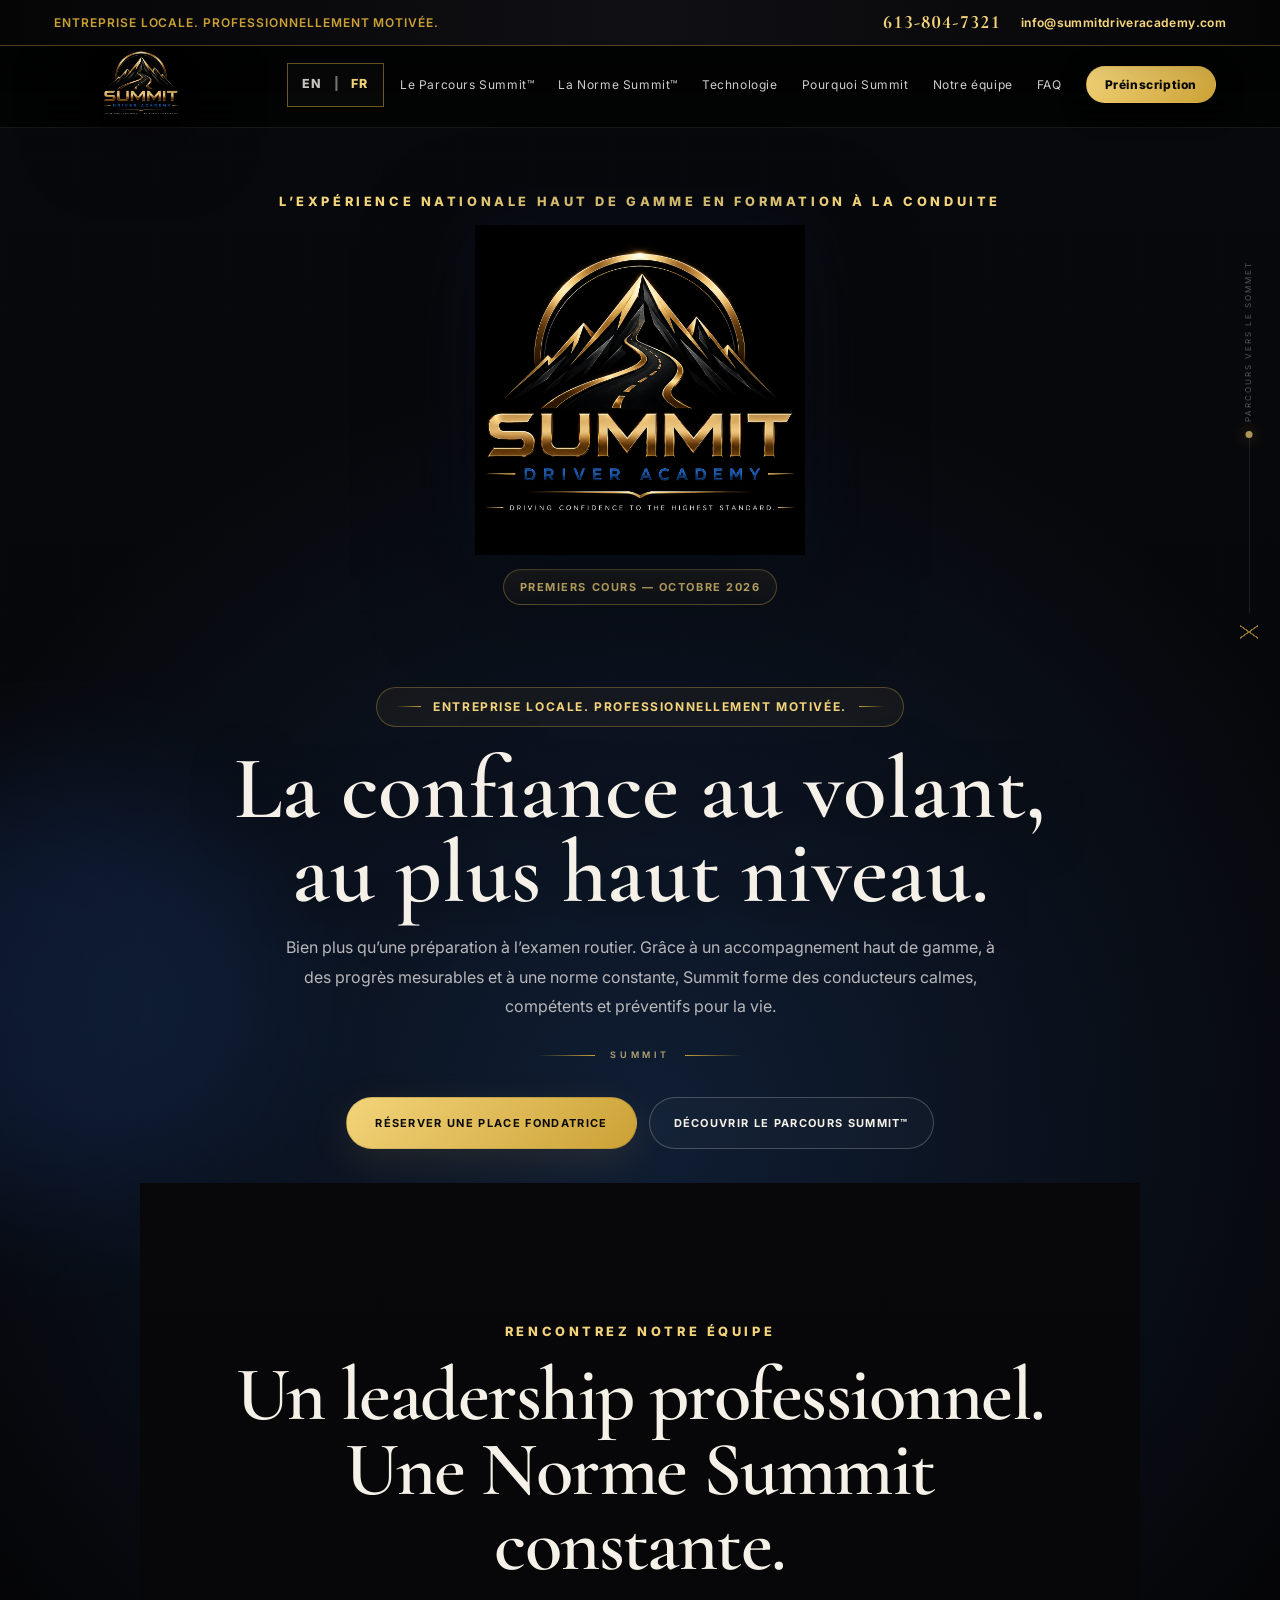
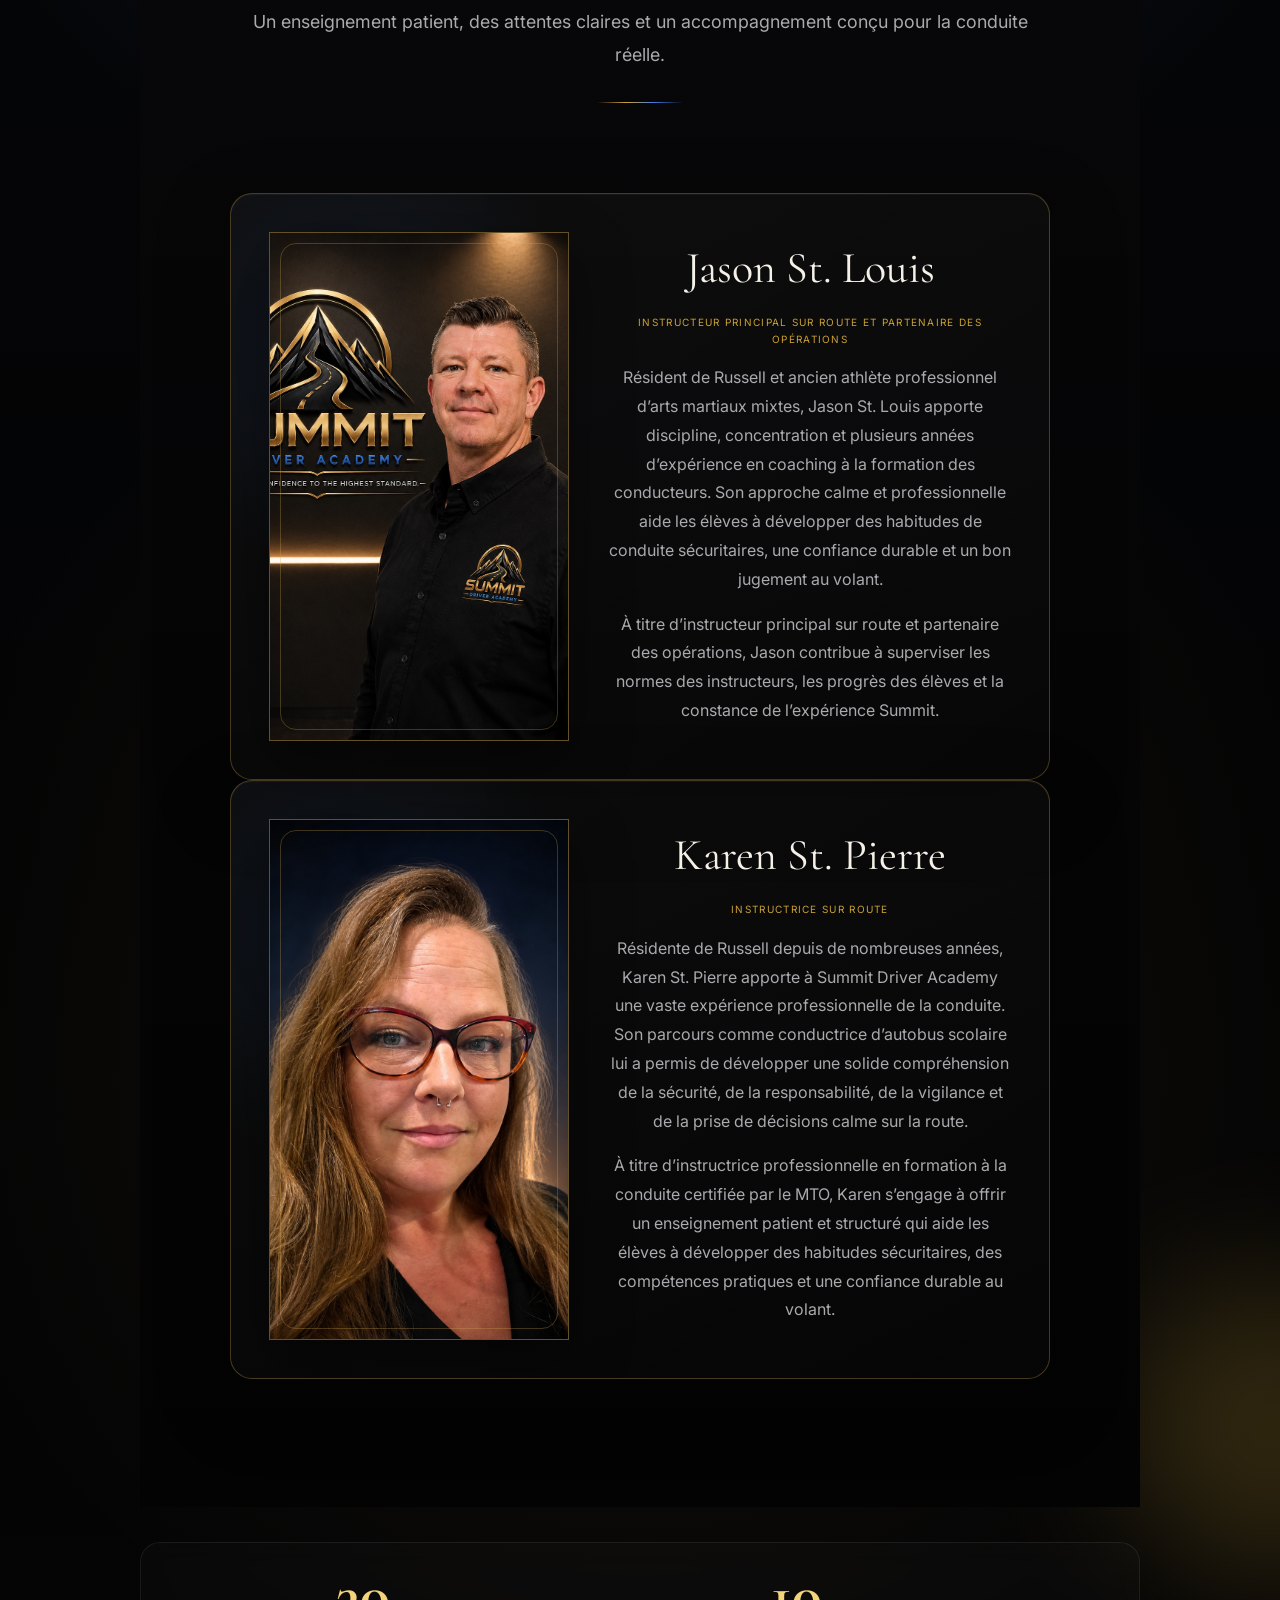
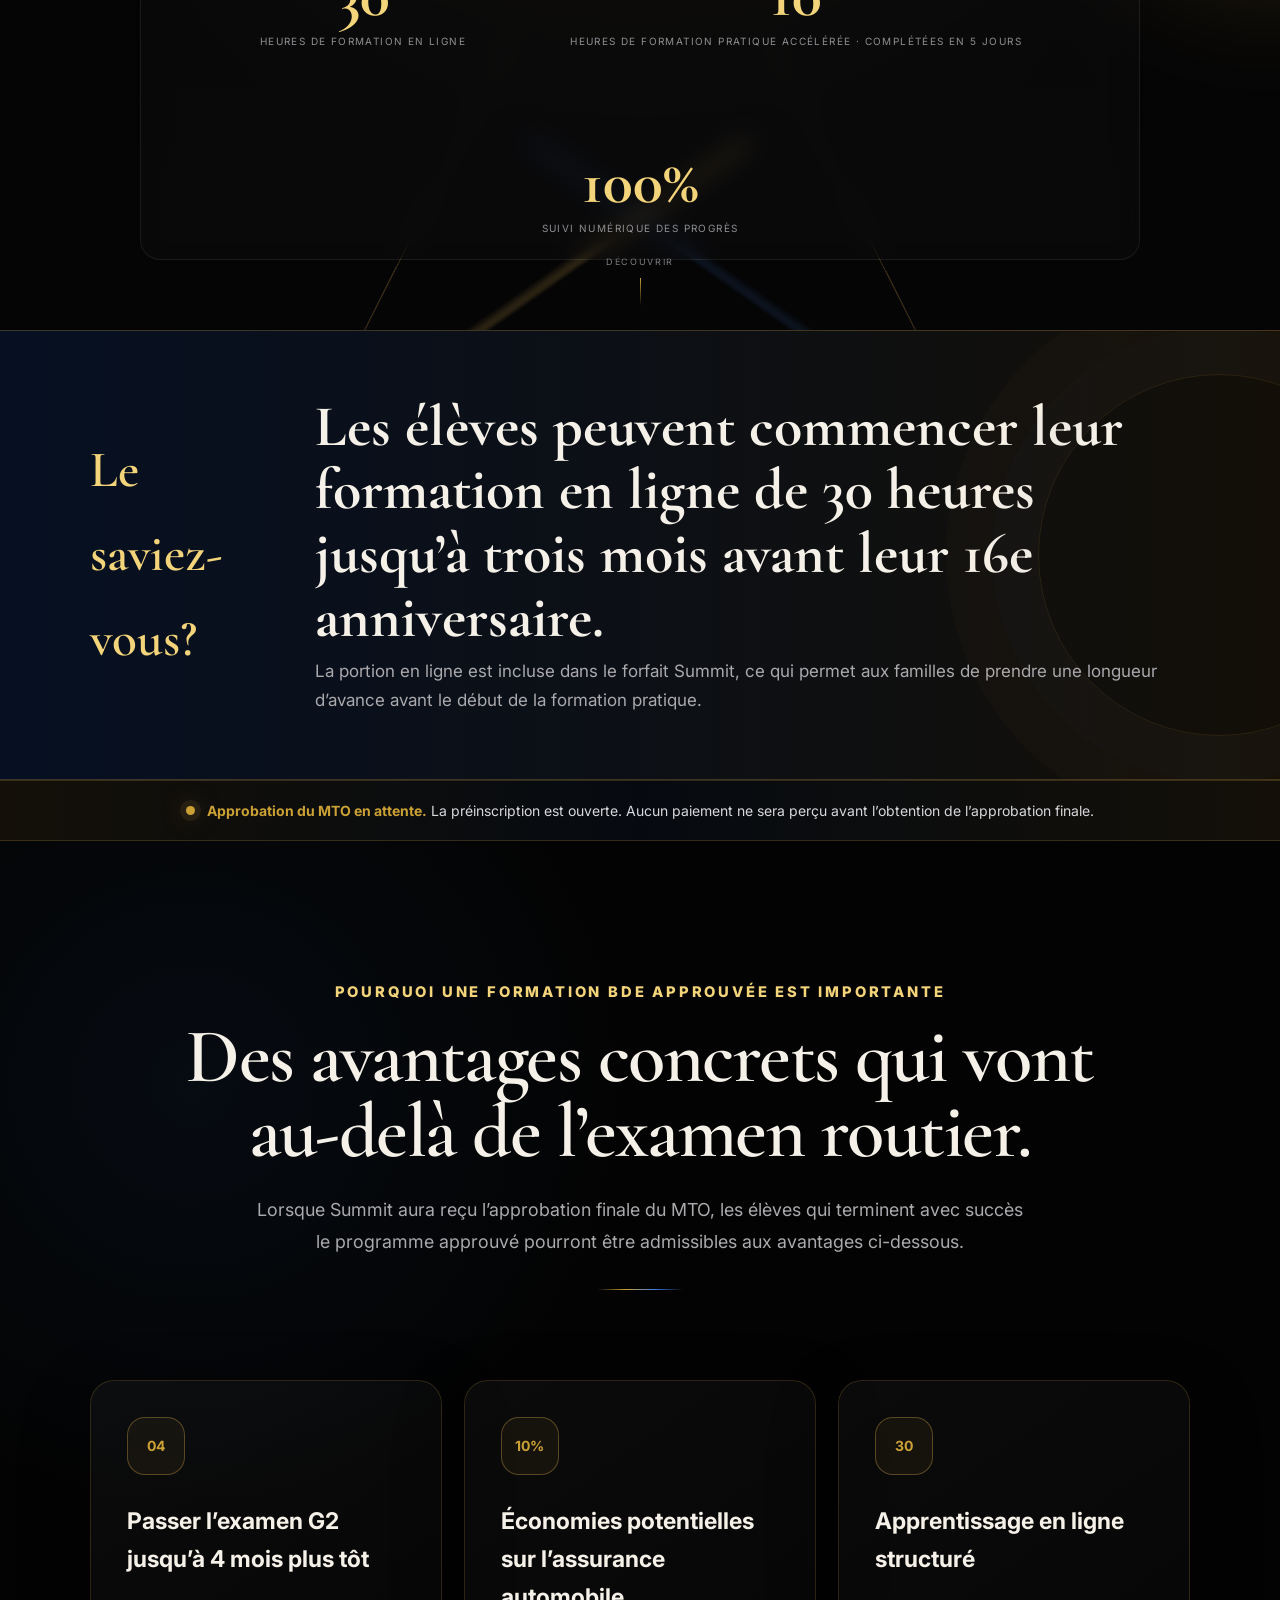
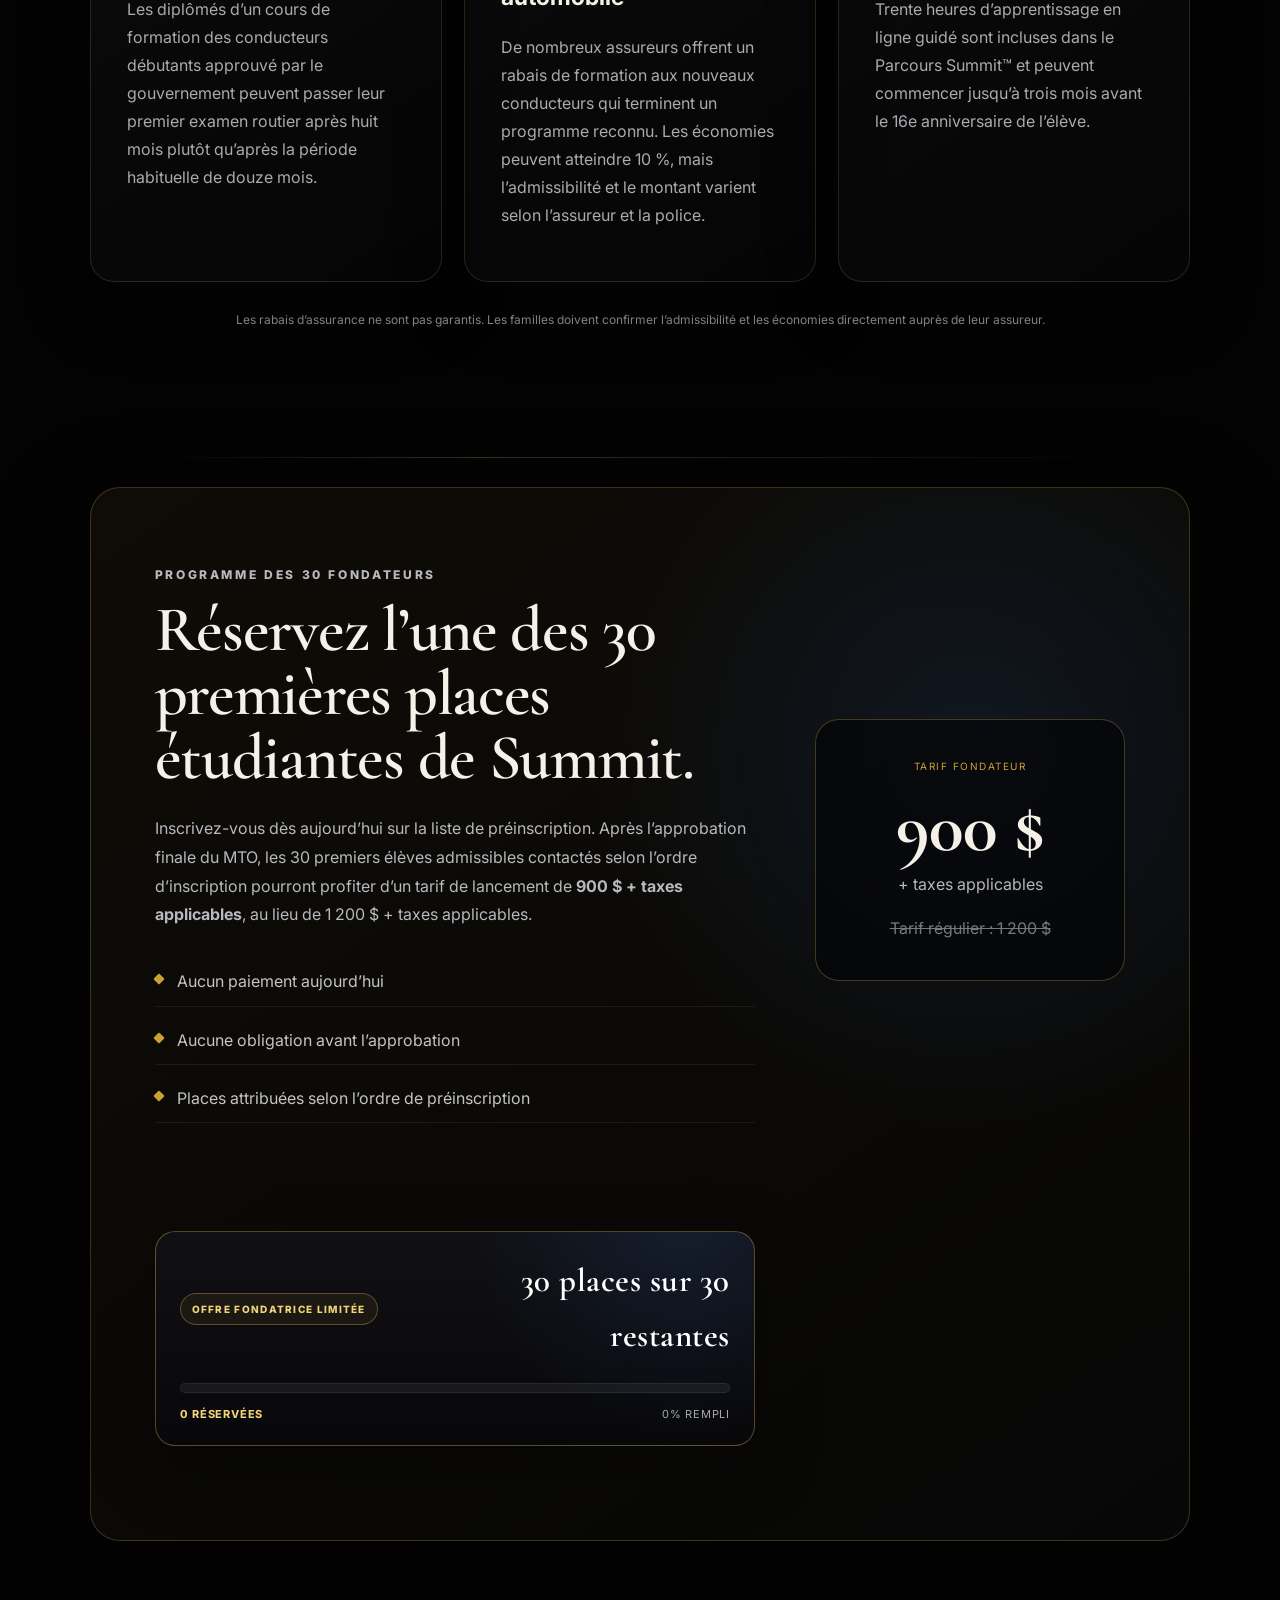
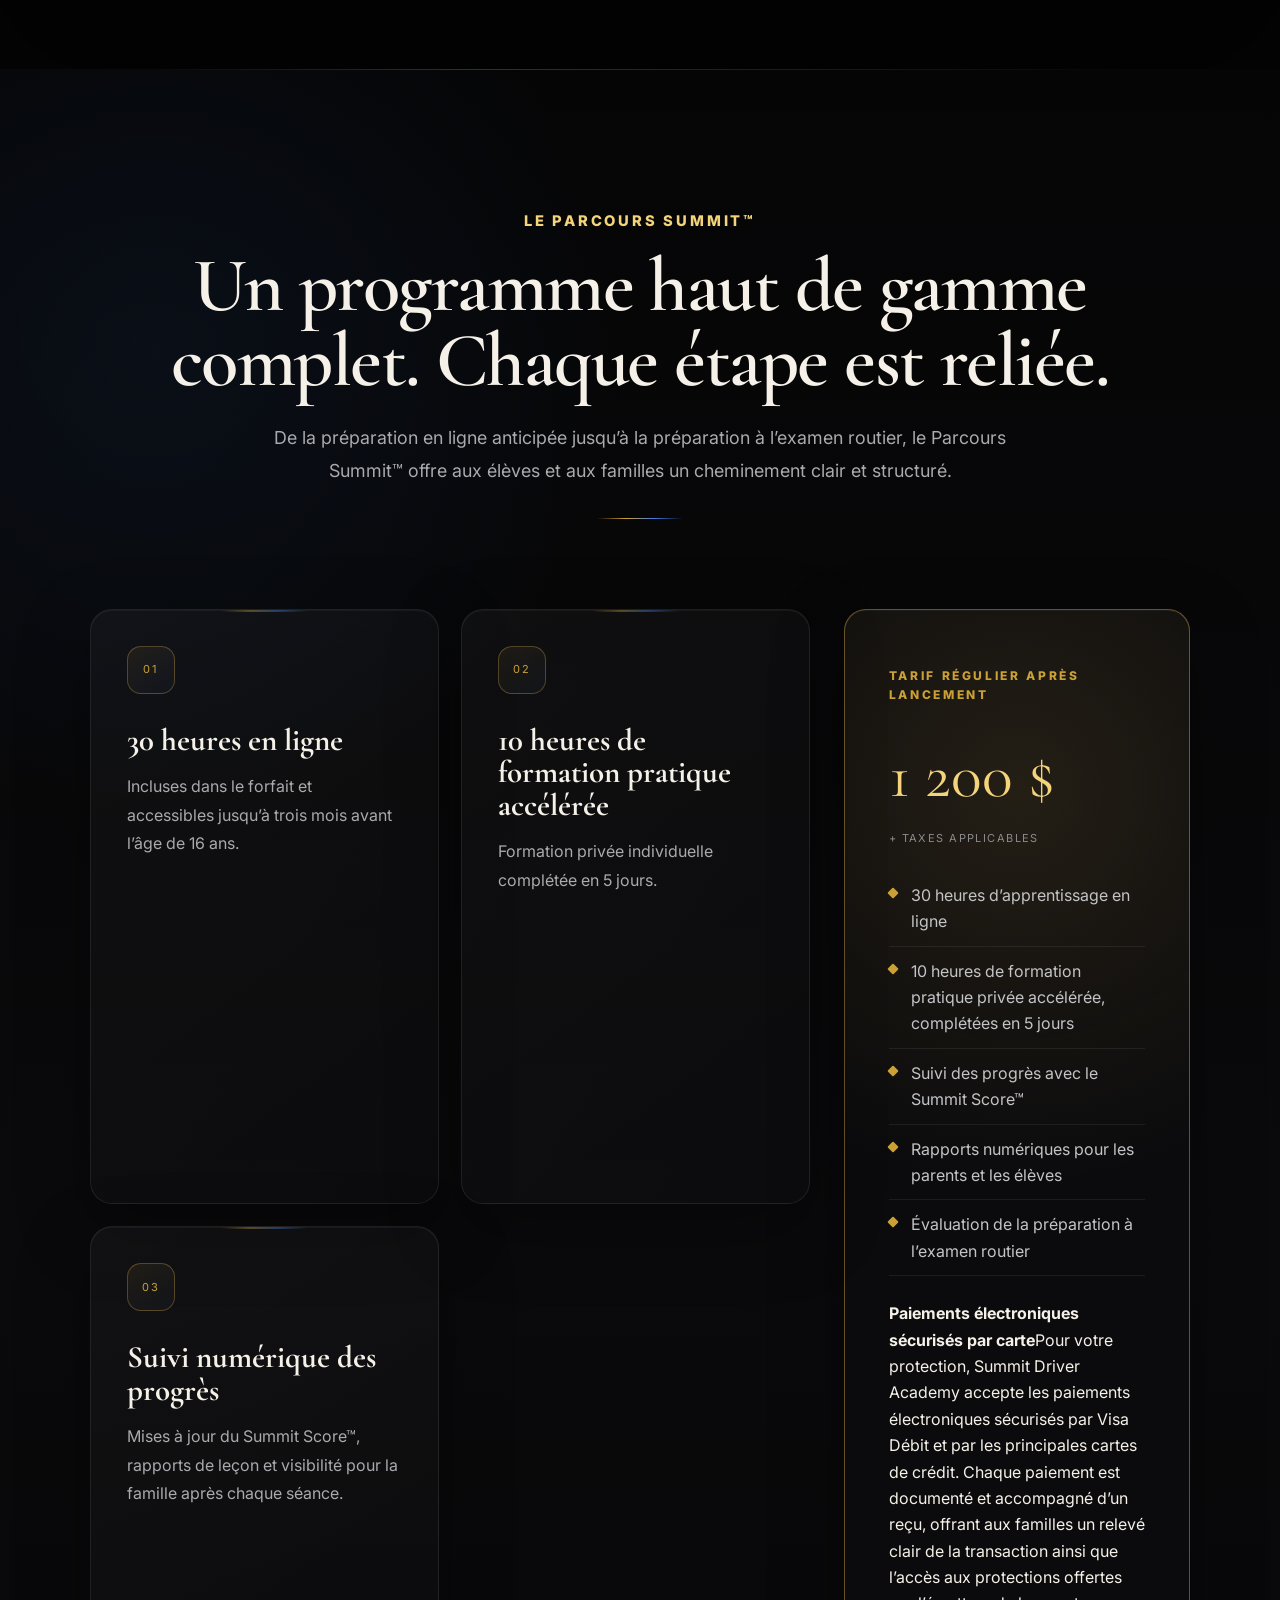
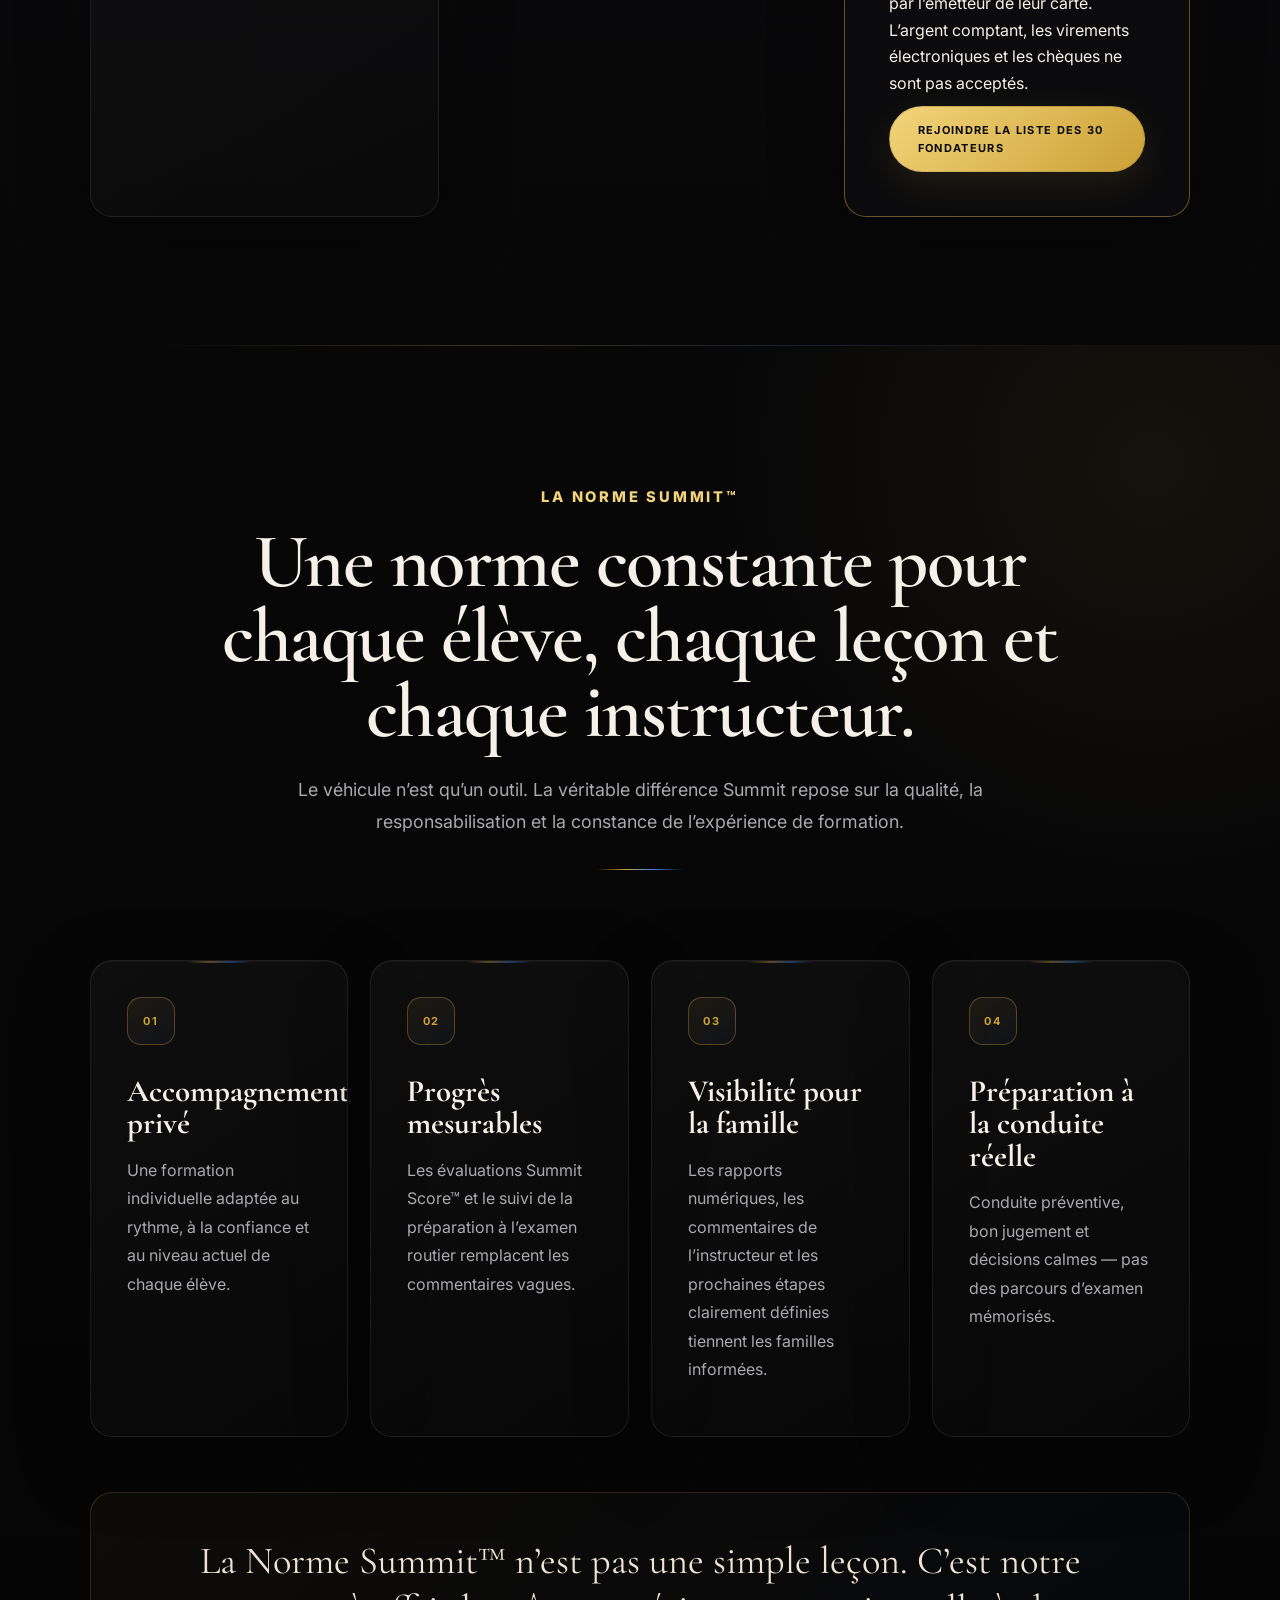
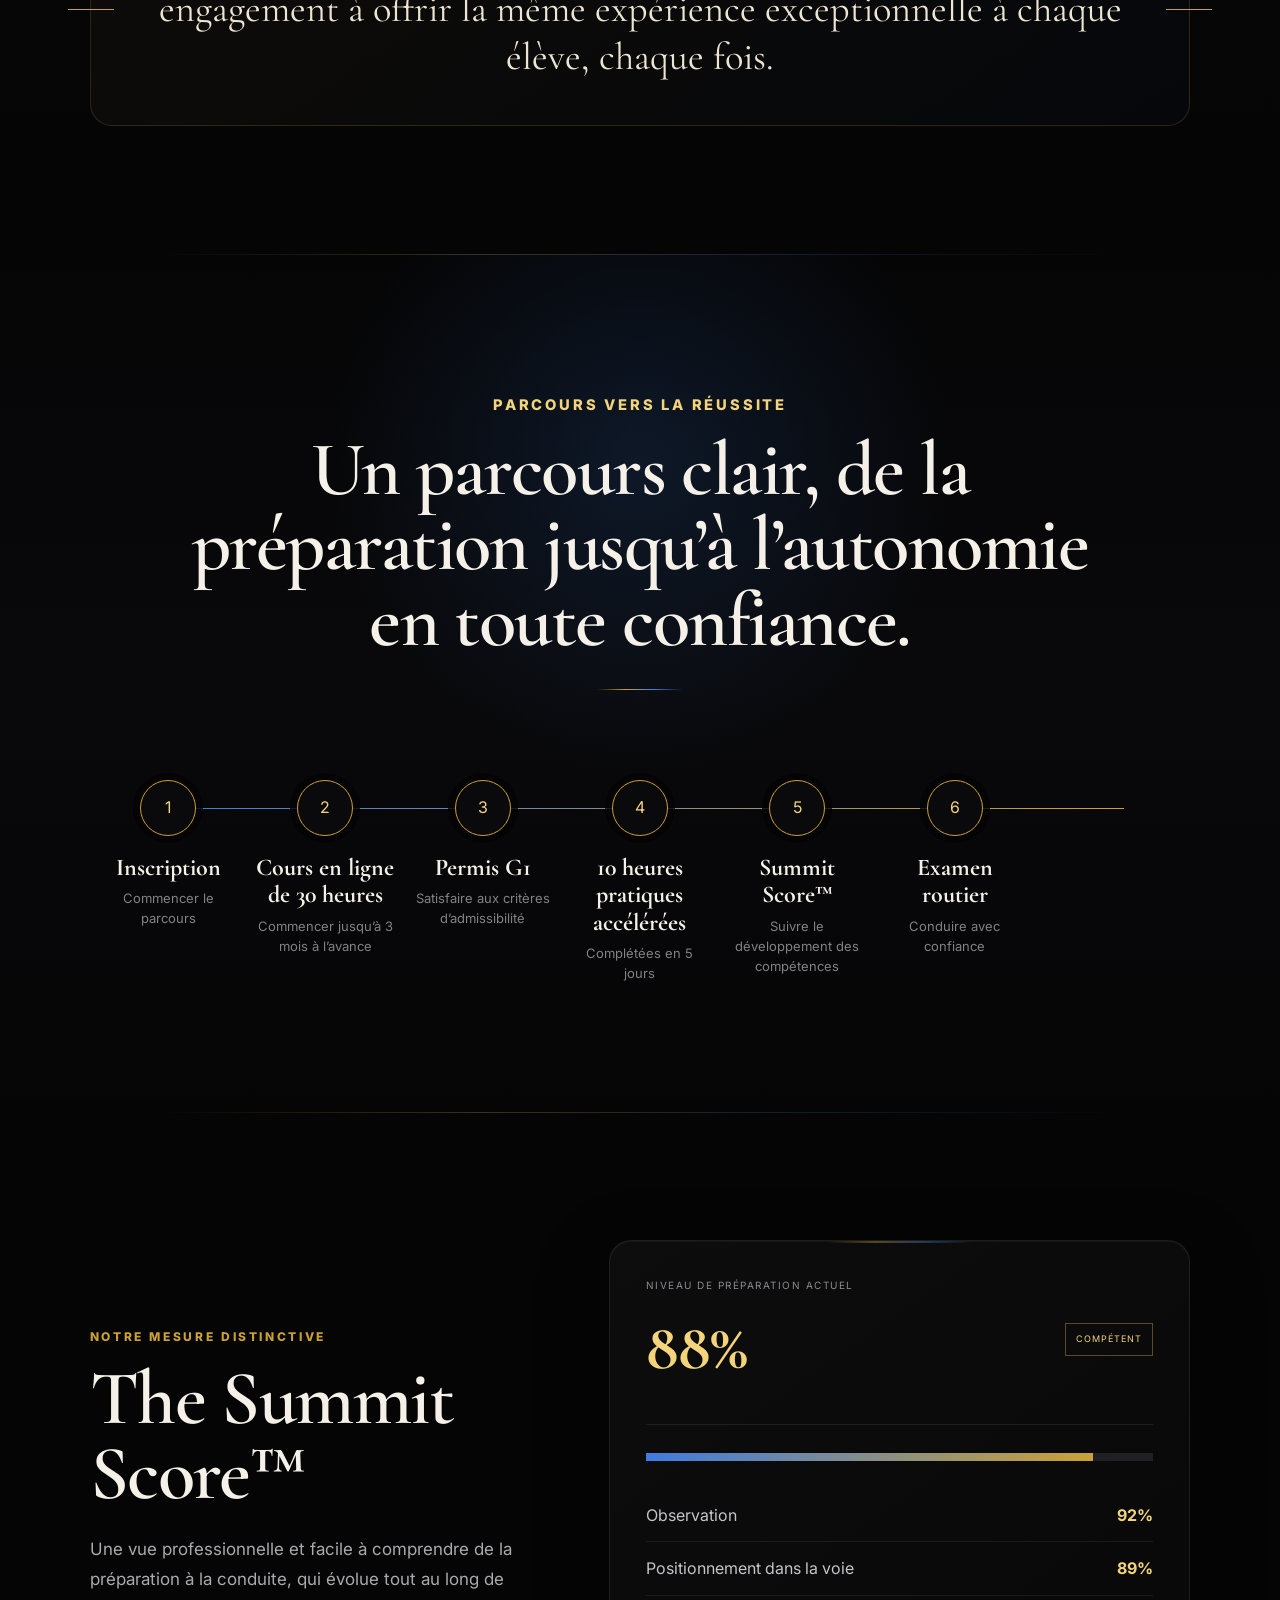
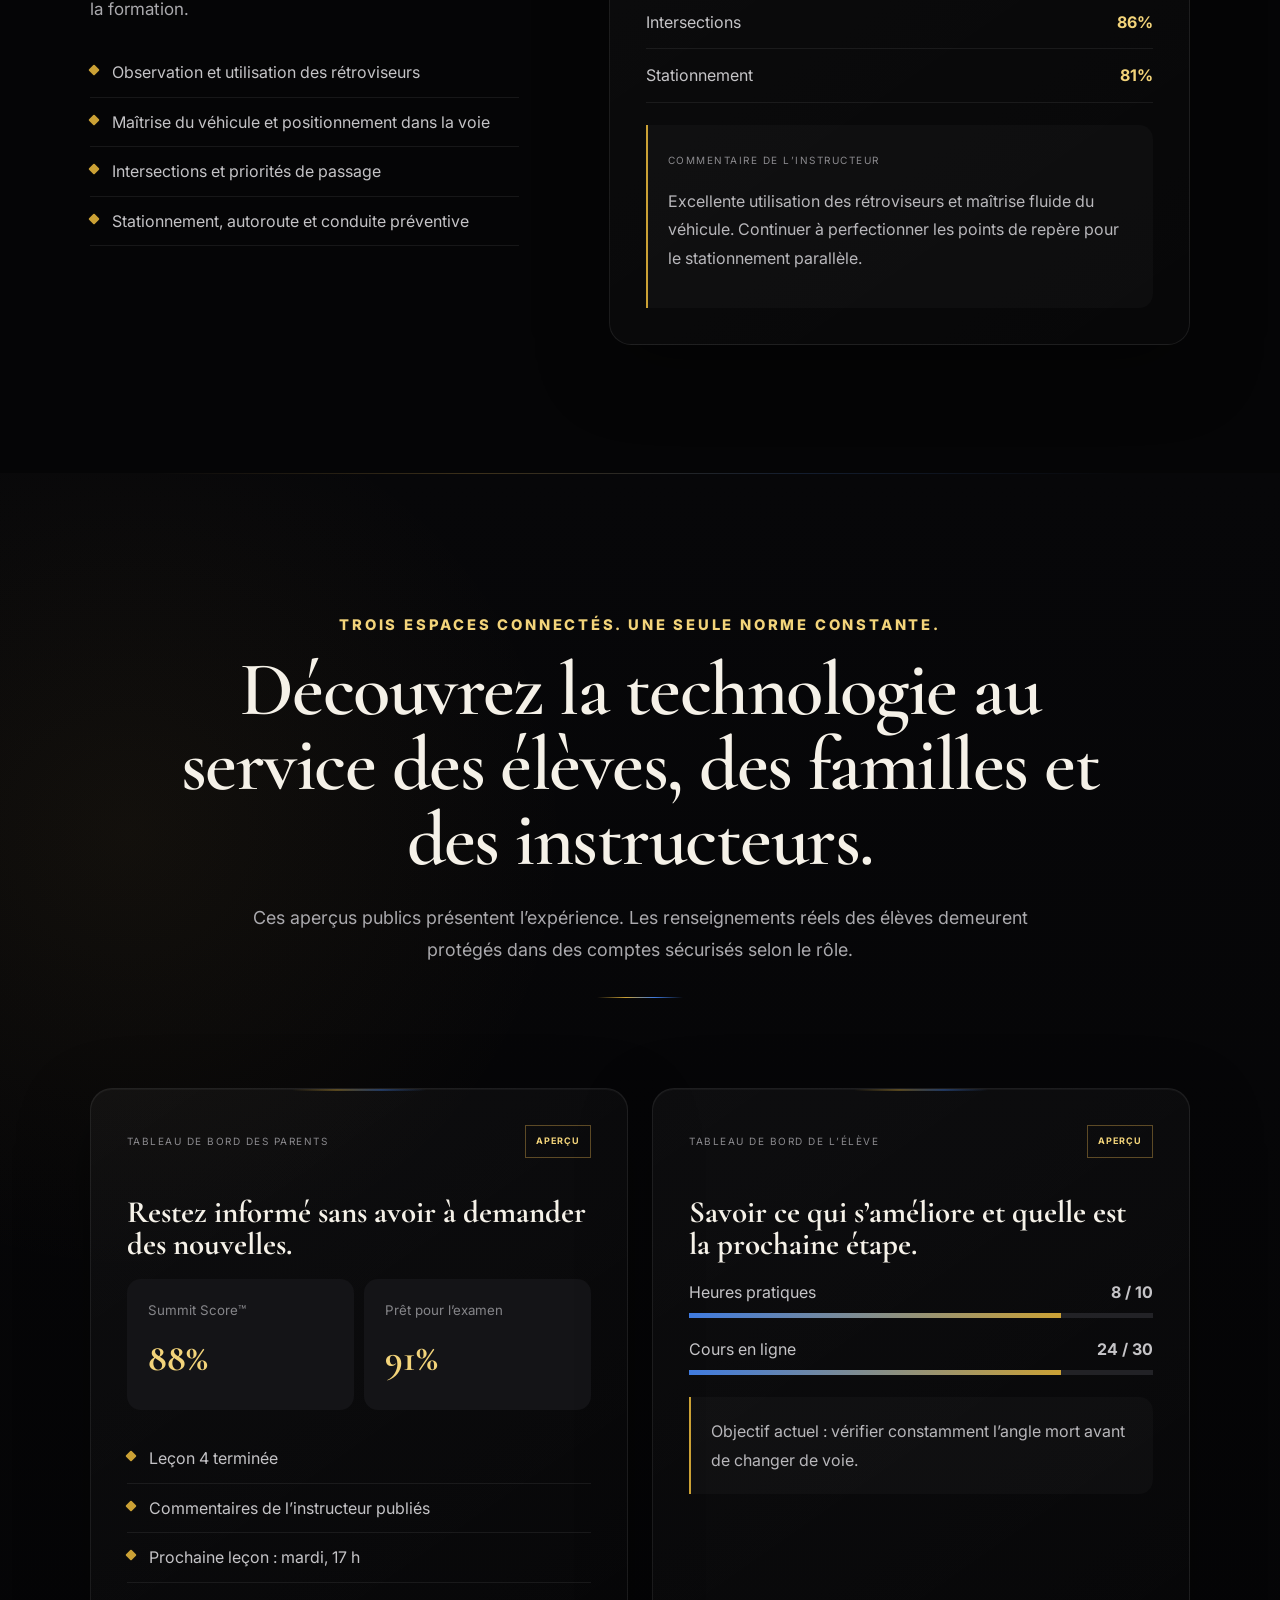
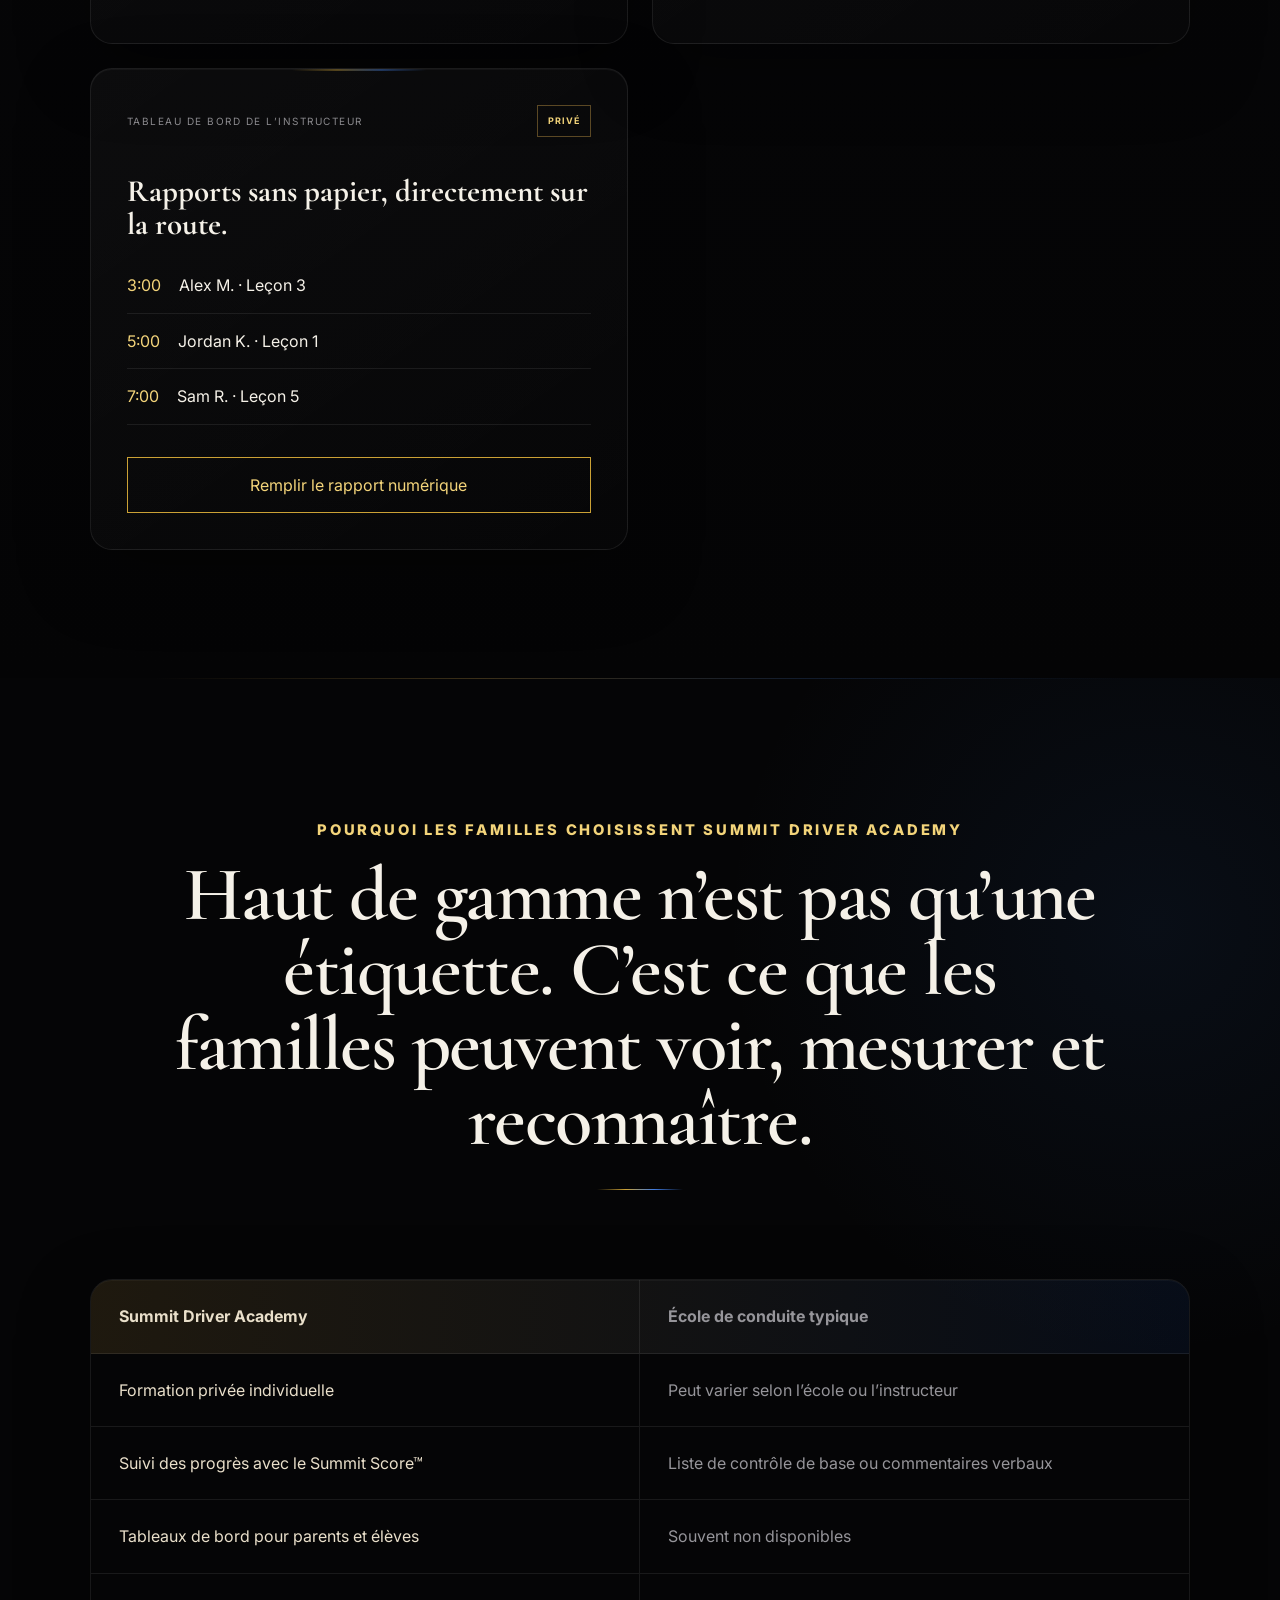
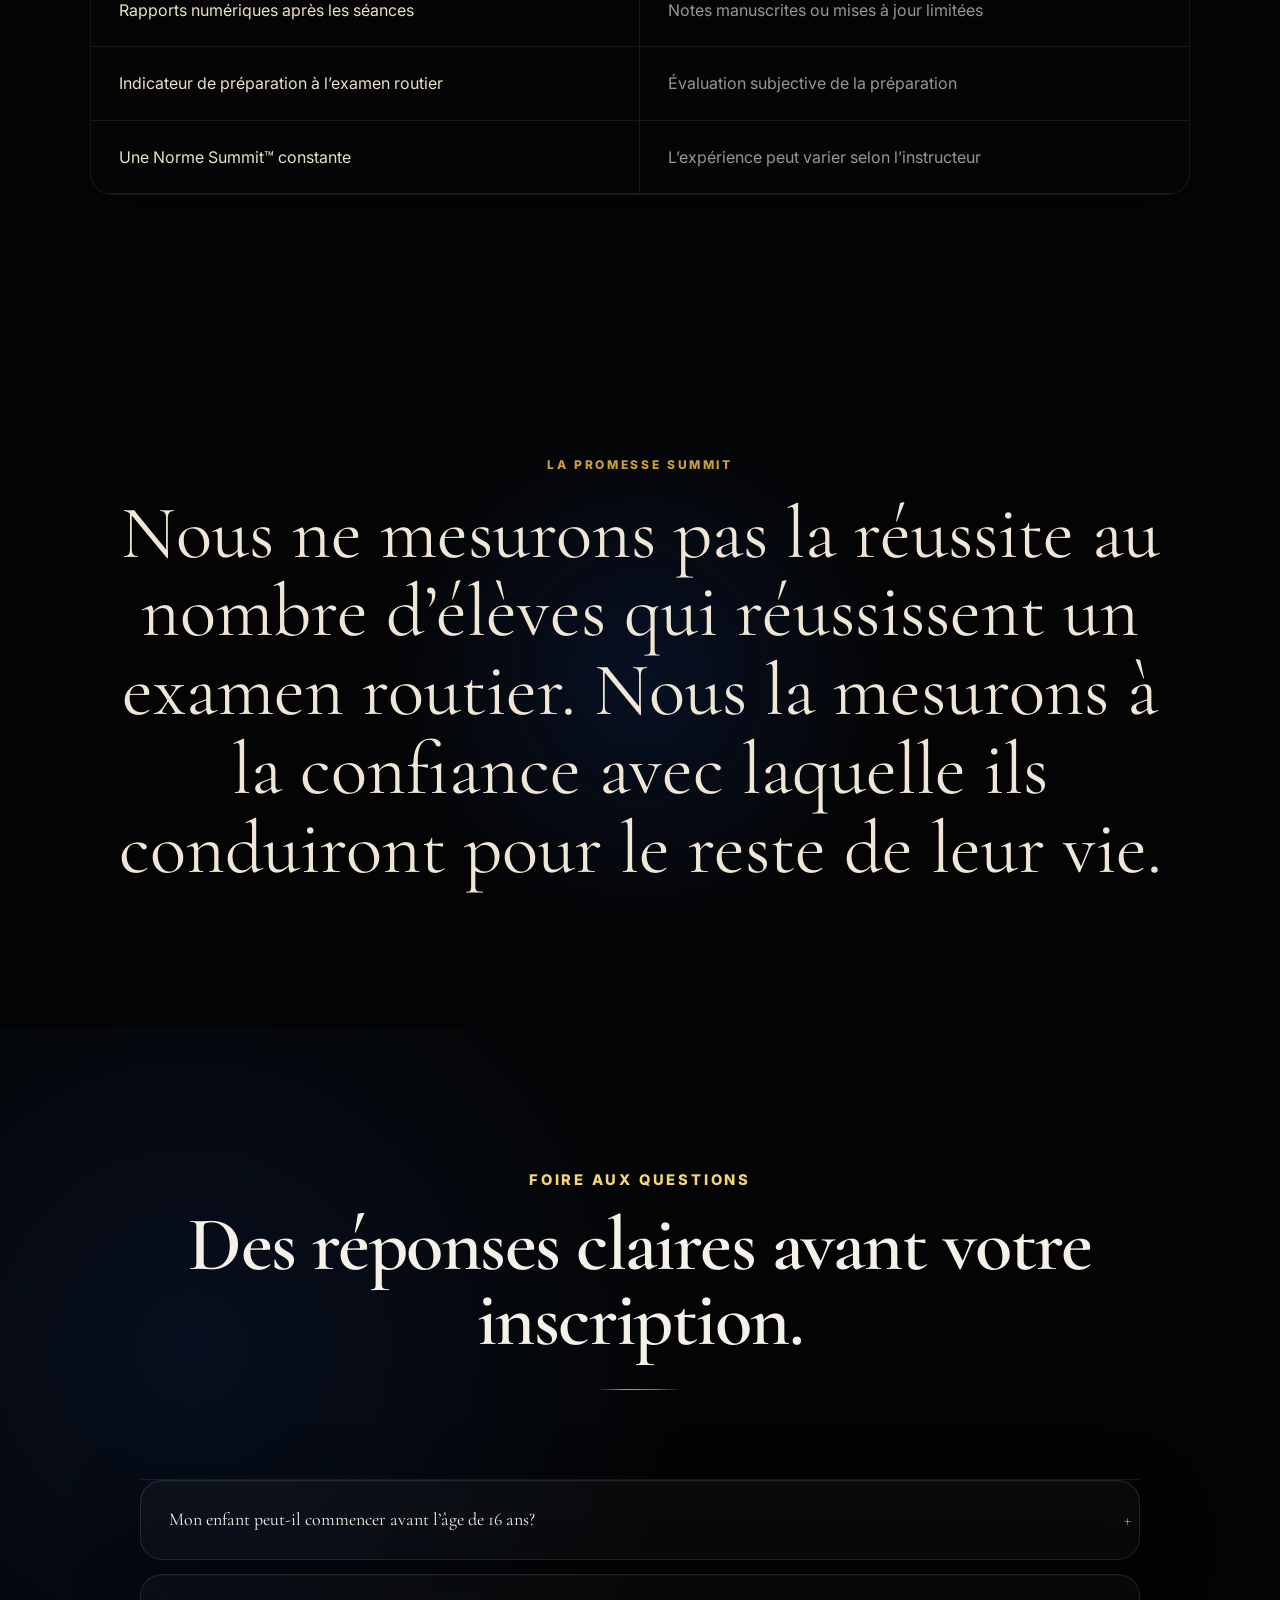
==== fr/index.html @ d7ccf6ad "remove French public portal link" ====
<!DOCTYPE html>

<html lang="fr">
<head>
<meta charset="utf-8"/>
<meta content="width=device-width, initial-scale=1" name="viewport"/>
<meta content="Summit Driver Academy Inc. — formation bilingue haut de gamme à Russell, Embrun, Casselman et Ottawa. Préinscription sans paiement ouverte pendant l’attente de l’approbation du MTO." name="description"/>
<meta content="#050505" name="theme-color"/>
<title>Summit Driver Academy | L’expérience nationale haut de gamme en formation à la conduite</title>
<link href="https://fonts.googleapis.com" rel="preconnect"/>
<link crossorigin="" href="https://fonts.gstatic.com" rel="preconnect"/>
<link href="https://fonts.googleapis.com/css2?family=Cormorant+Garamond:wght@500;600;700&amp;family=Inter:wght@400;500;600;700&amp;display=swap" rel="stylesheet"/>
<link href="../styles.css" rel="stylesheet"/>
</head>
<body>
<a class="skip-link" href="#main">Aller au contenu</a>
<div class="contact-strip">
<div><span>Entreprise locale. Professionnellement motivée.</span><a href="tel:+16138047321">613-804-7321</a><a href="mailto:info@summitdriveracademy.com">info@summitdriveracademy.com</a></div>
</div>
<header class="site-header" id="top">
<a aria-label="Summit Driver Academy home" class="brand" href="#top"><img alt="Summit Driver Academy logo" src="../assets/summit-logo.png" width="1254" height="1254" decoding="async"/></a>
<div aria-label="Sélecteur de langue" class="language-switch">
<a href="../index.html" lang="en">EN</a>
<span aria-hidden="true">|</span>
<a aria-current="page" class="active" href="index.html" lang="fr">FR</a>
</div>
<button type="button" aria-expanded="false" aria-controls="primary-navigation" aria-label="Ouvrir la navigation" class="menu-toggle"><span></span><span></span><span></span></button>
<nav id="primary-navigation" aria-label="Primary navigation" class="nav">
<a href="#path">Le Parcours Summit™</a>
<a href="#standard">La Norme Summit™</a>
<a href="#technology">Technologie</a>
<a href="#families">Pourquoi Summit</a>
<a href="#team">Notre équipe</a>
<a href="#faq">FAQ</a>
<a class="nav-cta" href="#contact">Préinscription</a>
</nav>
</header>
<main id="main">
<aside aria-hidden="true" class="journey-rail">
<span class="journey-label">PARCOURS VERS LE SOMMET</span>
<div class="journey-track"><i class="journey-progress"></i></div>
<span class="journey-peak"></span>
</aside>
<section aria-labelledby="hero-title" class="hero">
<div class="hero-glow glow-one"></div><div class="hero-glow glow-two"></div><div aria-hidden="true" class="road-lines"></div>
<div class="hero-content reveal">
<p class="eyebrow">L’expérience nationale haut de gamme en formation à la conduite</p>
<img alt="Summit Driver Academy" class="hero-logo" src="../assets/summit-logo.png" width="1254" height="1254" decoding="async"/>
<div class="launch-badge">Premiers cours — octobre 2026</div>
<div class="hero-brand-promise">
<span>Entreprise locale. Professionnellement motivée.</span>
</div>
<h1 id="hero-title">La confiance au volant, au plus haut niveau.</h1>
<p class="hero-copy">Bien plus qu’une préparation à l’examen routier. Grâce à un accompagnement haut de gamme, à des progrès mesurables et à une norme constante, Summit forme des conducteurs calmes, compétents et préventifs pour la vie.</p>
<div aria-hidden="true" class="hero-signature"><span></span><b>SUMMIT</b><span></span></div>
<div class="hero-actions">
<a class="button button-primary" href="#contact">Réserver une place fondatrice</a>
<a class="button button-secondary" href="#path">Découvrir le Parcours Summit™</a>
</div>
<section class="section team-section" id="team">
<div class="section-heading reveal"><p class="eyebrow">Rencontrez notre équipe</p><h2>Un leadership professionnel. Une Norme Summit constante.</h2><p>Un enseignement patient, des attentes claires et un accompagnement conçu pour la conduite réelle.</p></div>
<div class="team-grid">
<article class="team-card reveal"><div class="team-photo"><img loading="lazy" decoding="async" width="1149" height="1369" alt="Jason St. Louis, instructeur principal sur route et partenaire des opérations chez Summit Driver Academy" src="../assets/jason-st-louis-headshot.jpeg"/></div><div><p class="team-name">Jason St. Louis</p><p class="team-title">Instructeur principal sur route et partenaire des opérations</p><p>Résident de Russell et ancien athlète professionnel d’arts martiaux mixtes, Jason St. Louis apporte discipline, concentration et plusieurs années d’expérience en coaching à la formation des conducteurs. Son approche calme et professionnelle aide les élèves à développer des habitudes de conduite sécuritaires, une confiance durable et un bon jugement au volant.</p><p>À titre d’instructeur principal sur route et partenaire des opérations, Jason contribue à superviser les normes des instructeurs, les progrès des élèves et la constance de l’expérience Summit.</p></div></article>
<article class="team-card reveal"><div class="team-photo"><img loading="lazy" decoding="async" width="1122" height="1402" alt="Karen St. Pierre, instructrice sur route à Summit Driver Academy" src="../assets/karen-st-pierre-headshot.png"/></div><div><p class="team-name">Karen St. Pierre</p><p class="team-title">Instructrice sur route</p><p>Résidente de Russell depuis de nombreuses années, Karen St. Pierre apporte à Summit Driver Academy une vaste expérience professionnelle de la conduite. Son parcours comme conductrice d’autobus scolaire lui a permis de développer une solide compréhension de la sécurité, de la responsabilité, de la vigilance et de la prise de décisions calme sur la route.</p><p>À titre d’instructrice professionnelle en formation à la conduite certifiée par le MTO, Karen s’engage à offrir un enseignement patient et structuré qui aide les élèves à développer des habitudes sécuritaires, des compétences pratiques et une confiance durable au volant.</p></div></article>
</div>
</section>
<div aria-label="Points saillants du programme" class="hero-proof">
<div><strong>30</strong><span>Heures de formation en ligne</span></div>
<div><strong>10</strong><span>Heures de formation pratique accélérée · complétées en 5 jours</span></div>
<div><strong>100%</strong><span>Suivi numérique des progrès</span></div>
</div>
</div>
<a class="scroll-cue" href="#did-you-know"><span>Découvrir</span><i></i></a>
</section>
<section class="notice-band" id="did-you-know">
<div class="notice-inner reveal">
<span class="notice-kicker">Le saviez-vous?</span>
<div>
<h2>Les élèves peuvent commencer leur formation en ligne de 30 heures jusqu’à trois mois avant leur 16e anniversaire.</h2>
<p>La portion en ligne est incluse dans le forfait Summit, ce qui permet aux familles de prendre une longueur d’avance avant le début de la formation pratique.</p>
</div>
</div>
</section><section aria-label="Statut actuel du lancement" class="approval-banner">
<div class="approval-inner reveal">
<span aria-hidden="true" class="status-dot"></span>
<p><strong>Approbation du MTO en attente.</strong> La préinscription est ouverte. Aucun paiement ne sera perçu avant l’obtention de l’approbation finale.</p>
</div>
</section><section class="section benefits-section" id="benefits">
<div class="section-heading reveal">
<p class="eyebrow">Pourquoi une formation BDE approuvée est importante</p>
<h2>Des avantages concrets qui vont au-delà de l’examen routier.</h2>
<p>Lorsque Summit aura reçu l’approbation finale du MTO, les élèves qui terminent avec succès le programme approuvé pourront être admissibles aux avantages ci-dessous.</p>
</div>
<div class="benefit-grid">
<article class="benefit-card reveal"><span aria-hidden="true">04</span><h3>Passer l’examen G2 jusqu’à 4 mois plus tôt</h3><p>Les diplômés d’un cours de formation des conducteurs débutants approuvé par le gouvernement peuvent passer leur premier examen routier après huit mois plutôt qu’après la période habituelle de douze mois.</p></article>
<article class="benefit-card reveal"><span aria-hidden="true">10%</span><h3>Économies potentielles sur l’assurance automobile</h3><p>De nombreux assureurs offrent un rabais de formation aux nouveaux conducteurs qui terminent un programme reconnu. Les économies peuvent atteindre 10 %, mais l’admissibilité et le montant varient selon l’assureur et la police.</p></article>
<article class="benefit-card reveal"><span aria-hidden="true">30</span><h3>Apprentissage en ligne structuré</h3><p>Trente heures d’apprentissage en ligne guidé sont incluses dans le Parcours Summit™ et peuvent commencer jusqu’à trois mois avant le 16e anniversaire de l’élève.</p></article>
</div>
<p class="legal-note reveal">Les rabais d’assurance ne sont pas garantis. Les familles doivent confirmer l’admissibilité et les économies directement auprès de leur assureur.</p>
</section><section class="section founding-section" id="founding-30">
<div class="founding-shell reveal">
<div class="founding-copy">
<p class="eyebrow">Programme des 30 fondateurs</p>
<h2>Réservez l’une des 30 premières places étudiantes de Summit.</h2>
<p>Inscrivez-vous dès aujourd’hui sur la liste de préinscription. Après l’approbation finale du MTO, les 30 premiers élèves admissibles contactés selon l’ordre d’inscription pourront profiter d’un tarif de lancement de <strong>900 $ + taxes applicables</strong>, au lieu de 1 200 $ + taxes applicables.</p>
<ul class="check-list compact"><li>Aucun paiement aujourd’hui</li><li>Aucune obligation avant l’approbation</li><li>Places attribuées selon l’ordre de préinscription</li></ul>
</div>
<div aria-label="Tarif de lancement des 30 fondateurs" class="founding-price"><small>Tarif fondateur</small><strong>900 $</strong><span>+ taxes applicables</span><em>Tarif régulier : 1 200 $</em></div>

<div class="founding-counter" data-total="30" data-reserved="0" aria-label="Disponibilité des 30 places fondatrices">
  <div class="founding-counter-top">
    <span class="founding-counter-badge">Offre fondatrice limitée</span>
    <strong><span class="founding-remaining">30</span> places sur 30 restantes</strong>
  </div>
  <div class="founding-progress-track" role="progressbar" aria-valuemin="0" aria-valuemax="30" aria-valuenow="0" aria-label="Places fondatrices réservées">
    <span class="founding-progress-fill"></span>
  </div>
  <div class="founding-counter-meta">
    <span><span class="founding-reserved">0</span> réservées</span>
    <span><span class="founding-percent">0</span>% rempli</span>
  </div>
</div>

</div>
</section>
<section class="section path-section" id="path">
<div class="section-heading reveal">
<p class="eyebrow">Le Parcours Summit™</p>
<h2>Un programme haut de gamme complet. Chaque étape est reliée.</h2>
<p>De la préparation en ligne anticipée jusqu’à la préparation à l’examen routier, le Parcours Summit™ offre aux élèves et aux familles un cheminement clair et structuré.</p>
</div>
<div class="path-layout">
<div class="path-steps">
<article class="path-card reveal"><span>01</span><h3>30 heures en ligne</h3><p>Incluses dans le forfait et accessibles jusqu’à trois mois avant l’âge de 16 ans.</p></article>
<article class="path-card reveal"><span>02</span><h3>10 heures de formation pratique accélérée</h3><p>Formation privée individuelle complétée en 5 jours.</p></article>
<article class="path-card reveal"><span>03</span><h3>Suivi numérique des progrès</h3><p>Mises à jour du Summit Score™, rapports de leçon et visibilité pour la famille après chaque séance.</p></article>
</div>
<aside aria-label="Summit Path price" class="investment-card reveal">
<p class="eyebrow">Tarif régulier après lancement</p>
<div class="price">1 200 $ <small>+ taxes applicables</small></div>
<ul>
<li>30 heures d’apprentissage en ligne</li>
<li>10 heures de formation pratique privée accélérée, complétées en 5 jours</li>
<li>Suivi des progrès avec le Summit Score™</li>
<li>Rapports numériques pour les parents et les élèves</li>
<li>Évaluation de la préparation à l’examen routier</li>
</ul>
<div class="payment-notice" aria-label="Modes de paiement acceptés"><strong>Paiements électroniques sécurisés par carte</strong><span>Pour votre protection, Summit Driver Academy accepte les paiements électroniques sécurisés par Visa Débit et par les principales cartes de crédit. Chaque paiement est documenté et accompagné d’un reçu, offrant aux familles un relevé clair de la transaction ainsi que l’accès aux protections offertes par l’émetteur de leur carte. L’argent comptant, les virements électroniques et les chèques ne sont pas acceptés.</span></div>
<a class="button button-primary full" href="#contact">Rejoindre la liste des 30 fondateurs</a>
</aside>
</div>
</section>
<section class="section standard-section" id="standard">
<div class="section-heading reveal">
<p class="eyebrow">La Norme Summit™</p>
<h2>Une norme constante pour chaque élève, chaque leçon et chaque instructeur.</h2>
<p>Le véhicule n’est qu’un outil. La véritable différence Summit repose sur la qualité, la responsabilisation et la constance de l’expérience de formation.</p>
</div>
<div class="standard-grid">
<article class="standard-card reveal"><b>01</b><h3>Accompagnement privé</h3><p>Une formation individuelle adaptée au rythme, à la confiance et au niveau actuel de chaque élève.</p></article>
<article class="standard-card reveal"><b>02</b><h3>Progrès mesurables</h3><p>Les évaluations Summit Score™ et le suivi de la préparation à l’examen routier remplacent les commentaires vagues.</p></article>
<article class="standard-card reveal"><b>03</b><h3>Visibilité pour la famille</h3><p>Les rapports numériques, les commentaires de l’instructeur et les prochaines étapes clairement définies tiennent les familles informées.</p></article>
<article class="standard-card reveal"><b>04</b><h3>Préparation à la conduite réelle</h3><p>Conduite préventive, bon jugement et décisions calmes — pas des parcours d’examen mémorisés.</p></article>
</div>
<blockquote class="standard-quote reveal">La Norme Summit™ n’est pas une simple leçon. C’est notre engagement à offrir la même expérience exceptionnelle à chaque élève, chaque fois.</blockquote>
</section>
<section class="section roadmap-section" id="roadmap">
<div class="section-heading reveal"><p class="eyebrow">Parcours vers la réussite</p><h2>Un parcours clair, de la préparation jusqu’à l’autonomie en toute confiance.</h2></div>
<ol class="roadmap reveal">
<li><span>1</span><strong>Inscription</strong><small>Commencer le parcours</small></li>
<li><span>2</span><strong>Cours en ligne de 30 heures</strong><small>Commencer jusqu’à 3 mois à l’avance</small></li>
<li><span>3</span><strong>Permis G1</strong><small>Satisfaire aux critères d’admissibilité</small></li>
<li><span>4</span><strong>10 heures pratiques accélérées</strong><small>Complétées en 5 jours</small></li>
<li><span>5</span><strong>Summit Score™</strong><small>Suivre le développement des compétences</small></li>
<li><span>6</span><strong>Examen routier</strong><small>Conduire avec confiance</small></li>
</ol>
</section>
<section class="section score-section" id="score">
<div class="score-copy reveal">
<p class="eyebrow">Notre mesure distinctive</p><h2>The Summit Score™</h2>
<p>Une vue professionnelle et facile à comprendre de la préparation à la conduite, qui évolue tout au long de la formation.</p>
<ul class="check-list"><li>Observation et utilisation des rétroviseurs</li><li>Maîtrise du véhicule et positionnement dans la voie</li><li>Intersections et priorités de passage</li><li>Stationnement, autoroute et conduite préventive</li></ul>
</div>
<div class="dashboard-card score-panel reveal">
<div class="card-top"><div><span>Niveau de préparation actuel</span><strong>88%</strong></div><em>Compétent</em></div>
<div class="meter"><i style="width:88%"></i></div>
<div class="skill-row"><span>Observation</span><b>92%</b></div><div class="skill-row"><span>Positionnement dans la voie</span><b>89%</b></div><div class="skill-row"><span>Intersections</span><b>86%</b></div><div class="skill-row"><span>Stationnement</span><b>81%</b></div>
<div class="note"><small>Commentaire de l’instructeur</small><p>Excellente utilisation des rétroviseurs et maîtrise fluide du véhicule. Continuer à perfectionner les points de repère pour le stationnement parallèle.</p></div>
</div>
</section>
<section class="section technology-section" id="technology">
<div class="section-heading reveal"><p class="eyebrow">Trois espaces connectés. Une seule norme constante.</p><h2>Découvrez la technologie au service des élèves, des familles et des instructeurs.</h2><p>Ces aperçus publics présentent l’expérience. Les renseignements réels des élèves demeurent protégés dans des comptes sécurisés selon le rôle.</p></div>
<div class="dashboard-grid">
<article class="dashboard-card reveal"><div class="dash-head"><span>Tableau de bord des parents</span><b>Aperçu</b></div><h3>Restez informé sans avoir à demander des nouvelles.</h3><div class="metric-pair"><div><small>Summit Score™</small><strong>88%</strong></div><div><small>Prêt pour l’examen</small><strong>91%</strong></div></div><ul class="mini-list"><li>Leçon 4 terminée</li><li>Commentaires de l’instructeur publiés</li><li>Prochaine leçon : mardi, 17 h</li></ul></article>
<article class="dashboard-card reveal"><div class="dash-head"><span>Tableau de bord de l’élève</span><b>Aperçu</b></div><h3>Savoir ce qui s’améliore et quelle est la prochaine étape.</h3><div class="progress-line"><span>Heures pratiques</span><b>8 / 10</b><i><u style="width:80%"></u></i></div><div class="progress-line"><span>Cours en ligne</span><b>24 / 30</b><i><u style="width:80%"></u></i></div><p class="focus-box">Objectif actuel : vérifier constamment l’angle mort avant de changer de voie.</p></article>
<article class="dashboard-card reveal"><div class="dash-head"><span>Tableau de bord de l’instructeur</span><b>Privé</b></div><h3>Rapports sans papier, directement sur la route.</h3><ul class="schedule-list"><li><time>3:00</time><span>Alex M. · Leçon 3</span></li><li><time>5:00</time><span>Jordan K. · Leçon 1</span></li><li><time>7:00</time><span>Sam R. · Leçon 5</span></li></ul><button class="demo-button" type="button">Remplir le rapport numérique</button></article>
</div>
</section>
<section class="section families-section" id="families">
<div class="section-heading reveal"><p class="eyebrow">Pourquoi les familles choisissent Summit Driver Academy</p><h2>Haut de gamme n’est pas qu’une étiquette. C’est ce que les familles peuvent voir, mesurer et reconnaître.</h2></div>
<div aria-label="Summit compared with a typical driving school" class="comparison reveal" role="table">
<div class="comparison-head" role="row"><div role="columnheader">Summit Driver Academy</div><div role="columnheader">École de conduite typique</div></div>
<div role="row"><div role="cell">Formation privée individuelle</div><div role="cell">Peut varier selon l’école ou l’instructeur</div></div>
<div role="row"><div role="cell">Suivi des progrès avec le Summit Score™</div><div role="cell">Liste de contrôle de base ou commentaires verbaux</div></div>
<div role="row"><div role="cell">Tableaux de bord pour parents et élèves</div><div role="cell">Souvent non disponibles</div></div>
<div role="row"><div role="cell">Rapports numériques après les séances</div><div role="cell">Notes manuscrites ou mises à jour limitées</div></div>
<div role="row"><div role="cell">Indicateur de préparation à l’examen routier</div><div role="cell">Évaluation subjective de la préparation</div></div>
<div role="row"><div role="cell">Une Norme Summit™ constante</div><div role="cell">L’expérience peut varier selon l’instructeur</div></div>
</div>
</section>

<section class="promise-section">
<div class="promise-inner reveal"><p class="eyebrow">La Promesse Summit</p><blockquote>Nous ne mesurons pas la réussite au nombre d’élèves qui réussissent un examen routier. Nous la mesurons à la confiance avec laquelle ils conduiront pour le reste de leur vie.</blockquote></div>
</section>
<section class="section faq-section" id="faq">
<div class="section-heading reveal"><p class="eyebrow">Foire aux questions</p><h2>Des réponses claires avant votre inscription.</h2></div>
<div class="faq-list reveal">
<details><summary>Mon enfant peut-il commencer avant l’âge de 16 ans?</summary><p>Oui. Un élève peut commencer la formation en ligne de 30 heures incluse jusqu’à trois mois avant son 16e anniversaire. La formation pratique commence lorsque l’élève satisfait aux exigences applicables de permis et d’admissibilité.</p></details>
<details><summary>Qu’est-ce qui est inclus dans le programme à 1 200 $?</summary><p>Le Parcours Summit™ comprend 30 heures d’apprentissage en ligne, 10 heures de formation pratique privée accélérée complétées en 5 jours, le suivi Summit Score™, des rapports numériques de progression et une évaluation de la préparation à l’examen routier. Les taxes applicables sont en sus.</p></details>
<details><summary>Comment les 10 heures de formation pratique sont-elles réparties?</summary><p>Les 10 heures de formation pratique privée sont offertes en format accéléré et complétées sur 5 jours.</p></details>
<details><summary>Qu’est-ce que le Summit Score™?</summary><p>Il s’agit de la mesure structurée des progrès de Summit couvrant l’observation, les intersections, le positionnement dans la voie, le stationnement, la conduite sur autoroute, la conduite préventive et d’autres compétences essentielles.</p></details>
<details><summary>Les tableaux de bord sont-ils publics?</summary><p>Le site présente des aperçus soignés afin que les familles comprennent l’expérience. Les véritables tableaux de bord des parents, des élèves, des instructeurs et de l’administration sont privés et nécessitent des identifiants sécurisés.</p></details>
<details><summary>Les parents recevront-ils une mise à jour après chaque leçon?</summary><p>Oui. Les rapports numériques peuvent inclure les compétences travaillées, les commentaires de l’instructeur, les objectifs actuels, les changements du Summit Score™ et les progrès de préparation à l’examen routier.</p></details>
<details><summary>Summit est-elle approuvée par le MTO?</summary><p>Summit Driver Academy est actuellement en attente de l’approbation finale du MTO. La préinscription est ouverte, mais aucun paiement n’est perçu et aucune formation approuvée n’est offerte avant la confirmation officielle.</p></details>
<details><summary>Puis-je réserver une place sans payer?</summary><p>Oui. La préinscription au programme des 30 fondateurs ne nécessite aucun paiement. Après l’approbation finale du MTO, les élèves seront contactés dans l’ordre de préinscription afin de terminer leur inscription.</p></details><details><summary>Comment puis-je payer les frais de scolarité?</summary><p>Pour votre protection, Summit Driver Academy accepte les paiements électroniques sécurisés par Visa Débit et par les principales cartes de crédit. Chaque paiement est documenté et accompagné d’un reçu, offrant aux familles un relevé clair de la transaction ainsi que l’accès aux protections offertes par l’émetteur de leur carte. L’argent comptant, les virements électroniques et les chèques ne sont pas acceptés.</p></details><details><summary>Puis-je obtenir mon G2 plus tôt?</summary><p>Après avoir terminé avec succès un cours BDE approuvé par le gouvernement, un conducteur peut être admissible à passer son premier examen routier après huit mois plutôt qu’après douze mois.</p></details><details><summary>Le rabais d’assurance de 10 % est-il garanti?</summary><p>Non. De nombreux assureurs offrent un rabais aux nouveaux conducteurs qui terminent un programme reconnu, mais l’admissibilité et le montant varient selon l’assureur, le conducteur et la police.</p></details></div>
</section>
<section class="cta-section" id="contact">
<div class="cta-inner reveal"><p class="eyebrow">Préinscription des 30 fondateurs</p><h2>Réservez votre place — sans paiement aujourd’hui.</h2><p>Soumettez vos coordonnées pour rejoindre la liste. Nous vous contacterons dans l’ordre de préinscription après l’approbation finale du MTO.</p><form action="merci.html" class="interest-form prereg-form" id="founding-form-fr" method="POST" name="founding-30-fr"><p class="hidden-field"><label>Ne remplissez pas ce champ : <input autocomplete="off" name="bot-field" tabindex="-1"/></label></p><label><span>Nom du parent ou de l’élève</span><input autocomplete="name" name="name" placeholder="Nom complet" required type="text"/></label><label><span>Adresse courriel</span><input autocomplete="email" name="email" placeholder="Adresse courriel" required type="email"/></label><label><span>Numéro de téléphone</span><input autocomplete="tel" name="phone" placeholder="Numéro de téléphone" required type="tel"/></label><label><span>Langue préférée</span><select name="preferred-language"><option value="French">Français</option><option value="English">English</option></select></label><label><span>Semaine préférée de formation pratique</span><input aria-describedby="preferred-week-help-fr" min="2026-10-05" name="preferred-week" required step="7" type="date"/><small id="preferred-week-help-fr">Choisissez le lundi de la semaine de formation de cinq jours souhaitée. Il s’agit d’une demande qui sera confirmée par Summit.</small></label><label class="consent-row"><input name="consent" required type="checkbox"/><span>J’accepte que Summit communique avec moi au sujet de la préinscription et de l’approbation du programme. Aucun paiement ne sera prélevé.</span></label><button class="button button-primary" type="submit">Rejoindre les 30 fondateurs</button></form><small>Aucun paiement aujourd’hui. La préinscription n’est pas une inscription définitive et demeure conditionnelle à l’approbation finale du MTO et à l’admissibilité de l’élève.</small></div>
</section>
</main>
<nav aria-label="Actions rapides" class="mobile-action-bar">
<a href="#path"><span>Découvrir le programme</span><strong>Parcours Summit™</strong></a>
<a href="tel:+16138047321"><span>Parler avec Summit</span><strong>Appelez-nous</strong></a>
<a class="mobile-primary" href="#contact"><span>Préinscription sans paiement</span><strong>Réserver une place</strong></a>
</nav>
<footer>
<img alt="Summit Driver Academy" src="../assets/summit-logo.png" width="1254" height="1254" decoding="async"/>
<div><p>La confiance au volant, au plus haut niveau.</p><small>© <span id="year"></span> Summit Driver Academy Inc. Société constituée en Ontario. Au service de Russell, Embrun, Casselman, Ottawa et des collectivités environnantes.</small></div>
<nav aria-label="Footer navigation" class="footer-links"><a href="#path">Programme</a><a href="#families">Pourquoi Summit</a><a href="#team">Équipe</a><a href="#faq">FAQ</a><a href="#contact">Contact</a></nav>
</footer>
<script src="../supabase-config.js"></script>
<script src="../script.js"></script>
</body>
</html>
---- styles.css ----
:root{--black:#030303;--panel:#0b0b0d;--panel2:#111114;--gold:#cba135;--gold2:#f3d47a;--gold-dark:#a67a2a;--blue:#224e9e;--blue2:#3f7be0;--white:#f5f1e8;--muted:#aaa9ad;--line:rgba(255,255,255,.08);--shadow:0 32px 90px rgba(0,0,0,.52);--glass:rgba(255,255,255,.02)}
*{box-sizing:border-box}html{scroll-behavior:smooth;scroll-padding-top:140px}body{margin:0;background:var(--black);color:var(--white);font-family:Inter,system-ui,sans-serif;overflow-x:hidden}a{color:inherit;text-decoration:none}img{max-width:100%;display:block}button,input{font:inherit}.skip-link{position:fixed;left:12px;top:-60px;z-index:999;background:var(--gold);color:#050505;padding:12px 16px;font-weight:700}.skip-link:focus{top:12px}.site-header{height:86px;padding:0 5vw;display:flex;align-items:center;justify-content:space-between;position:fixed;inset:0 0 auto;z-index:100;background:rgba(3,3,3,.88);backdrop-filter:blur(18px);border-bottom:1px solid var(--line)}.brand img{width:154px;height:80px;object-fit:contain;filter:drop-shadow(0 12px 36px rgba(0,0,0,.6));border-radius:8px}.nav{display:flex;align-items:center;gap:24px}.nav a{font-size:12px;letter-spacing:.05em;color:#d0cfd1}.nav a:hover,.nav a:focus-visible{color:var(--gold2)}.nav a:focus-visible,.language-switch a:focus-visible,.button:focus-visible,.menu-toggle:focus-visible,input:focus-visible,select:focus-visible,textarea:focus-visible,details summary:focus-visible{outline:3px solid rgba(243,212,122,.8);outline-offset:4px}.nav-cta{border-radius:999px;background:linear-gradient(135deg,rgba(240,210,141,.06),rgba(214,168,76,.06));border:1px solid rgba(214,168,76,.28);padding:10px 18px;box-shadow:0 8px 30px rgba(0,0,0,.28)}.menu-toggle{display:none;background:none;border:0}.hero{min-height:100svh;display:grid;place-items:center;text-align:center;position:relative;overflow:hidden;padding:125px 6vw 70px;background:radial-gradient(circle at 50% 35%,rgba(18,59,134,.24),transparent 32%),linear-gradient(180deg,#09090b,#020202)}.hero-content{position:relative;z-index:2;max-width:1000px}.hero-logo{width:min(470px,78vw);height:330px;object-fit:contain;margin:0 auto -18px;filter:drop-shadow(0 18px 40px rgba(0,0,0,.5))}.eyebrow{color:var(--gold);text-transform:uppercase;letter-spacing:.22em;font-size:11px;font-weight:700}.hero h1,.section h2,.cta-inner h2{font-family:"Cormorant Garamond",serif;font-weight:600}.hero h1{font-size:clamp(48px,7vw,92px);line-height:.94;margin:6px auto 18px;max-width:920px}.hero-copy{max-width:720px;margin:0 auto;color:#b8b7ba;font-size:clamp(16px,1.1vw,20px);line-height:1.85}.hero-actions{display:flex;justify-content:center;gap:12px;flex-wrap:wrap;margin:34px 0}.button{min-height:52px;padding:0 24px;display:inline-flex;align-items:center;justify-content:center;border:1px solid transparent;text-transform:uppercase;letter-spacing:.12em;font-size:11px;font-weight:700;cursor:pointer;transition:transform .3s ease,box-shadow .3s ease,border-color .3s ease,filter .3s ease,background .3s ease}.button-primary{background:linear-gradient(135deg,var(--gold2),var(--gold));color:#090909;border:1px solid rgba(0,0,0,.12);box-shadow:0 12px 40px rgba(214,168,76,.12);padding:14px 28px}.button-secondary{border-color:rgba(255,255,255,.22);background:rgba(255,255,255,.025)}.button:hover{transform:translateY(-2px)}.hero-proof{display:flex;justify-content:center;flex-wrap:wrap;gap:clamp(24px,8vw,140px);margin-top:35px}.hero-proof div{display:grid;gap:6px;min-width:210px}.hero-proof strong{font-family:"Cormorant Garamond";font-size:62px;color:var(--gold2);line-height:1}.hero-proof span{color:#8f8f93;text-transform:uppercase;letter-spacing:.14em;font-size:10px}.hero-glow{position:absolute;border-radius:50%;filter:blur(70px);opacity:.22}.glow-one{width:430px;height:430px;background:var(--blue);left:-160px;top:22%}.glow-two{width:300px;height:300px;background:var(--gold);right:-140px;bottom:10%}.road-lines{position:absolute;bottom:-150px;left:50%;width:380px;height:640px;transform:translateX(-50%) perspective(600px) rotateX(58deg);border-left:1px solid rgba(214,168,76,.23);border-right:1px solid rgba(214,168,76,.23)}.scroll-cue{position:absolute;bottom:24px;display:grid;gap:8px;place-items:center;color:#7c7c80;text-transform:uppercase;letter-spacing:.18em;font-size:9px}.scroll-cue i{width:1px;height:28px;background:linear-gradient(var(--gold),transparent)}
.notice-band{padding:38px 7vw;background:linear-gradient(90deg,rgba(18,59,134,.24),rgba(214,168,76,.08));border-block:1px solid rgba(214,168,76,.25)}.notice-inner{max-width:1240px;margin:auto;display:grid;grid-template-columns:190px 1fr;gap:35px;align-items:center}.notice-kicker{font-family:"Cormorant Garamond";font-size:31px;color:var(--gold2)}.notice-inner h2{font-family:"Cormorant Garamond";font-size:clamp(28px,3.5vw,46px);margin:0 0 7px;line-height:1.1}.notice-inner p{margin:0;color:var(--muted);line-height:1.7}.section{padding:115px 7vw}.section-heading{max-width:870px;margin:0 auto 58px;text-align:center}.section h2{font-size:clamp(40px,5.5vw,70px);line-height:1.02;margin:10px 0 18px}.section-heading>p:last-child{color:var(--muted);line-height:1.75;font-size:17px}.path-section{background:linear-gradient(180deg,#050506,#0a0a0c)}.path-layout{display:grid;grid-template-columns:1.35fr .65fr;gap:28px;max-width:1280px;margin:auto}.path-steps{display:grid;grid-template-columns:1fr 1fr;gap:18px}.path-card,.standard-card,.dashboard-card,.story-card{border:1px solid var(--line);background:linear-gradient(145deg,rgba(255,255,255,.035),rgba(255,255,255,.012));box-shadow:var(--shadow)}.path-card{padding:30px;min-height:245px}.path-card span,.standard-card b{color:var(--gold);font-size:12px;letter-spacing:.16em}.path-card h3,.standard-card h3,.dashboard-card h3{font-family:"Cormorant Garamond";font-size:30px;margin:35px 0 12px}.path-card p,.standard-card p{color:var(--muted);line-height:1.7}.investment-card{padding:38px;border:1px solid rgba(214,168,76,.45);background:radial-gradient(circle at 50% 15%,rgba(214,168,76,.12),transparent 38%),#0b0b0d;box-shadow:var(--shadow)}.price{font-family:"Cormorant Garamond";font-size:64px;color:var(--gold2);margin:18px 0}.price small{display:block;font-family:Inter;font-size:11px;color:#8b8a8e;text-transform:uppercase;letter-spacing:.13em}.investment-card ul,.check-list,.mini-list{list-style:none;padding:0;margin:24px 0}.investment-card li,.check-list li,.mini-list li{padding:11px 0 11px 22px;border-bottom:1px solid rgba(255,255,255,.07);color:#c4c3c6;position:relative}.investment-card li:before,.check-list li:before,.mini-list li:before{content:"";position:absolute;left:0;top:17px;width:7px;height:7px;background:var(--gold);transform:rotate(45deg)}.full{width:100%;margin-top:10px}.standard-section{background:#050506}.standard-grid{max-width:1280px;margin:auto;display:grid;grid-template-columns:repeat(4,1fr);gap:16px}.standard-card{padding:30px;min-height:300px}.standard-quote{max-width:1100px;margin:55px auto 0;border-left:2px solid var(--gold);padding:12px 0 12px 28px;font-family:"Cormorant Garamond";font-size:clamp(27px,3vw,42px);line-height:1.25;color:#ede4d2}.roadmap-section{background:radial-gradient(circle at 50% 30%,rgba(18,59,134,.18),transparent 30%),#08080a}.roadmap{list-style:none;padding:0;max-width:1380px;margin:auto;display:grid;grid-template-columns:repeat(7,1fr);position:relative}.roadmap:before{content:"";position:absolute;left:6%;right:6%;top:25px;height:1px;background:linear-gradient(90deg,var(--blue2),var(--gold))}.roadmap li{position:relative;text-align:center;padding:0 9px}.roadmap li span{position:relative;z-index:1;width:50px;height:50px;border-radius:50%;display:grid;place-items:center;margin:0 auto 18px;background:#0a0a0c;border:1px solid var(--gold);color:var(--gold2)}.roadmap strong{display:block;font-family:"Cormorant Garamond";font-size:21px}.roadmap small{display:block;color:#818186;margin-top:7px;line-height:1.45}.score-section{display:grid;grid-template-columns:.85fr 1.15fr;gap:7vw;align-items:center;background:#050506}.score-copy>p:not(.eyebrow){color:var(--muted);font-size:17px;line-height:1.75}.dashboard-card{padding:30px}.score-panel{padding:36px}.card-top{display:flex;justify-content:space-between;align-items:center;border-bottom:1px solid var(--line);padding-bottom:22px}.card-top div{display:grid}.card-top span,.dash-head span,.note small{font-size:10px;text-transform:uppercase;letter-spacing:.15em;color:#8b8a8e}.card-top strong{font-family:"Cormorant Garamond";font-size:66px;color:var(--gold2)}.card-top em,.dash-head b{font-style:normal;border:1px solid rgba(214,168,76,.4);padding:8px 10px;color:var(--gold2);font-size:9px;text-transform:uppercase;letter-spacing:.12em}.meter{height:8px;background:#202024;margin:28px 0}.meter i{display:block;height:100%;background:linear-gradient(90deg,var(--blue2),var(--gold))}.skill-row{display:flex;justify-content:space-between;padding:13px 0;border-bottom:1px solid rgba(255,255,255,.07);color:#c5c4c7}.skill-row b{color:var(--gold2)}.note,.focus-box{margin-top:22px;padding:17px;border-left:2px solid var(--gold);background:rgba(255,255,255,.025)}.note p,.focus-box{color:#b8b7bb;line-height:1.6}.technology-section{background:linear-gradient(180deg,#09090b,#040405)}.dashboard-grid{max-width:1280px;margin:auto;display:grid;grid-template-columns:1fr 1fr;gap:18px}.dashboard-card h3{margin:28px 0 18px}.dash-head{display:flex;justify-content:space-between;align-items:center}.metric-pair,.admin-metrics{display:grid;grid-template-columns:1fr 1fr;gap:10px}.metric-pair div,.admin-metrics div{padding:18px;background:#141417}.metric-pair small,.admin-metrics small{display:block;color:#858589}.metric-pair strong,.admin-metrics strong{display:block;font-family:"Cormorant Garamond";font-size:38px;color:var(--gold2);margin-top:5px}.progress-line{margin-top:18px;display:grid;grid-template-columns:1fr auto;gap:8px;color:#c5c4c7}.progress-line i{grid-column:1/-1;height:5px;background:#222226}.progress-line u{display:block;height:100%;background:linear-gradient(90deg,var(--blue2),var(--gold));text-decoration:none}.schedule-list{list-style:none;padding:0}.schedule-list li{display:flex;gap:18px;padding:14px 0;border-bottom:1px solid var(--line)}.schedule-list time{color:var(--gold2)}.demo-button{margin-top:16px;width:100%;padding:14px;border:1px solid var(--gold);background:transparent;color:var(--gold2)}.families-section{background:#050506}.comparison{max-width:1100px;margin:auto;border:1px solid var(--line)}.comparison>div{display:grid;grid-template-columns:1fr 1fr}.comparison>div>div{padding:20px 24px;border-bottom:1px solid var(--line)}.comparison>div>div:first-child{border-right:1px solid var(--line);color:#e9dfca}.comparison>div>div:last-child{color:#96959a}.comparison-head{background:linear-gradient(90deg,rgba(214,168,76,.12),rgba(18,59,134,.13));font-weight:700}.team-section{background:linear-gradient(180deg,#08080a,#030303)}.team-card{max-width:1050px;margin:auto;display:grid;grid-template-columns:300px 1fr;gap:40px;padding:38px;border:1px solid rgba(214,168,76,.3);background:#0c0c0e}.team-photo{overflow:hidden;border:1px solid rgba(214,168,76,.45);background:#08080a;box-shadow:0 22px 55px rgba(0,0,0,.42)}.team-photo img{width:100%;height:100%;min-height:390px;object-fit:cover;object-position:center top}.team-name{font-family:"Cormorant Garamond";font-size:44px;margin:0}.team-title{color:var(--gold);text-transform:uppercase;letter-spacing:.13em;font-size:10px}.team-card p:not(.team-name):not(.team-title){color:var(--muted);line-height:1.8}.promise-section{padding:120px 7vw;background:radial-gradient(circle at 50% 50%,rgba(18,59,134,.24),transparent 35%),#040405}.promise-inner{max-width:1100px;margin:auto;text-align:center}.promise-inner blockquote{font-family:"Cormorant Garamond";font-size:clamp(40px,6vw,75px);line-height:1.05;margin:20px 0;color:#efe6d5}.stories-section{background:#070708}.story-grid{max-width:1100px;margin:auto;display:grid;grid-template-columns:repeat(3,1fr);gap:16px}.story-card{min-height:220px;padding:30px;display:flex;flex-direction:column;justify-content:flex-end}.story-card span{color:var(--gold);font-size:10px;text-transform:uppercase;letter-spacing:.15em}.story-card p{font-family:"Cormorant Garamond";font-size:28px}.faq-section{background:radial-gradient(circle at 15% 20%,rgba(18,59,134,.2),transparent 30%),#040404}.faq-list{max-width:1000px;margin:auto;border-top:1px solid var(--line)}details{border-bottom:1px solid var(--line)}summary{cursor:pointer;list-style:none;padding:25px 50px 25px 0;position:relative;font-family:"Cormorant Garamond";font-size:27px}summary::-webkit-details-marker{display:none}summary:after{content:"+";position:absolute;right:8px;color:var(--gold)}details[open] summary:after{content:"–"}details p{color:var(--gold2);line-height:1.8;padding:0 45px 25px 0;margin:0}.cta-section{padding:115px 7vw;background:#050506}.cta-inner{max-width:1050px;margin:auto;text-align:center;border:1px solid rgba(214,168,76,.3);padding:70px 6vw;background:rgba(255,255,255,.018)}.cta-inner h2{font-size:clamp(45px,6vw,78px);margin:12px 0}.cta-inner>p{color:var(--muted);font-size:18px}.interest-form{display:grid;grid-template-columns:1fr 1fr 1fr auto;gap:10px;margin:35px auto 18px}.interest-form label{display:grid;text-align:left;gap:7px}.interest-form label span{font-size:9px;text-transform:uppercase;letter-spacing:.12em;color:#858589}.interest-form input{height:52px;background:#0b0b0d;border:1px solid var(--line);color:white;padding:0 14px;outline:none}.interest-form input:focus{border-color:var(--gold)}.cta-inner small{color:#77777b}footer{padding:46px 6vw;display:grid;grid-template-columns:auto 1fr auto;align-items:center;gap:30px;border-top:1px solid var(--line);background:#020202}footer img{width:115px;height:72px;object-fit:contain}footer p{margin:0;text-align:center;color:#aaa9ad}footer small{display:block;text-align:center;color:#66666a;margin-top:6px}.footer-links{display:flex;gap:16px;flex-wrap:wrap;justify-content:flex-end}.footer-links a{font-size:11px;color:var(--gold2)}.reveal{opacity:0;transform:translateY(24px);transition:opacity .7s ease,transform .7s ease}.reveal.visible{opacity:1;transform:none}
@media(max-width:1050px){.nav{position:fixed;top:86px;left:0;right:0;padding:28px 5vw 35px;background:rgba(3,3,3,.98);display:none;flex-direction:column;align-items:flex-start}.nav.open{display:flex}.menu-toggle{display:grid;gap:5px}.menu-toggle span{width:25px;height:1px;background:var(--gold2)}.path-layout,.score-section{grid-template-columns:1fr}.standard-grid{grid-template-columns:1fr 1fr}.roadmap{grid-template-columns:1fr 1fr;gap:16px}.roadmap:before{display:none}.roadmap li{border:1px solid var(--line);padding:22px}.dashboard-grid{grid-template-columns:1fr}.interest-form{grid-template-columns:1fr 1fr}.interest-form button{grid-column:1/-1}.team-card{grid-template-columns:220px 1fr}footer{grid-template-columns:1fr;justify-items:center}.footer-links{justify-content:center}}
@media(max-width:680px){.site-header{height:74px;padding:0 18px}.brand img{width:124px;height:68px}.nav{top:74px}.hero{padding:110px 20px 75px}.hero-logo{height:235px;margin-bottom:-10px}.hero h1{font-size:48px}.hero-copy{font-size:16px;line-height:1.85}.hero-proof{flex-direction:column;gap:24px;justify-content:center;flex-wrap:wrap}.hero-proof div{min-width:0}.notice-inner{grid-template-columns:1fr;gap:12px}.section{padding:84px 20px}.path-steps,.standard-grid,.roadmap,.story-grid{grid-template-columns:1fr}.investment-card{padding:28px}.price{font-size:54px}.comparison>div{grid-template-columns:1fr}.comparison>div>div:first-child{border-right:0}.comparison>div>div:last-child{border-top:1px dashed rgba(255,255,255,.08);padding-top:12px}.team-card{grid-template-columns:1fr;padding:24px}.team-emblem{min-height:220px}.interest-form{grid-template-columns:1fr}.cta-inner{padding:50px 20px}.metric-pair,.admin-metrics{grid-template-columns:1fr 1fr}.dashboard-card{padding:24px}}
@media(prefers-reduced-motion:reduce){html{scroll-behavior:auto}*,*:before,*:after{animation:none!important;transition:none!important}}


/* Bilingual language selector */
.language-switch{display:flex;align-items:center;gap:.48rem;margin-left:auto;margin-right:1rem;padding:.55rem .72rem;border:1px solid rgba(214,168,76,.5);background:rgba(255,255,255,.025);font-size:.78rem;font-weight:800;letter-spacing:.12em;color:#777;white-space:nowrap;position:relative;z-index:102}
.language-switch a{color:#c8c6c0;text-decoration:none;transition:color .2s ease,background .2s ease;padding:.12rem .18rem}
.language-switch a:hover,.language-switch a:focus{color:var(--gold2)}
.language-switch .active{color:var(--gold2)}
.nav-language{display:none!important}
@media(max-width:980px){.language-switch{margin-left:auto;margin-right:.65rem}.nav-language{display:block!important}}
@media(max-width:520px){.language-switch{font-size:.72rem;gap:.3rem;margin-right:.45rem}}

/* =========================================================
   SUMMIT LUXURY POLISH PASS — 2026
   Refines spacing, typography, cards, hierarchy and motion.
   ========================================================= */
:root{
  --section-space:clamp(105px,10vw,160px);
  --card-radius:22px;
  --soft-shadow:0 24px 70px rgba(0,0,0,.34),0 1px 0 rgba(255,255,255,.04) inset;
  --gold-glow:0 0 0 1px rgba(214,168,76,.12),0 22px 65px rgba(0,0,0,.34);
}

body{font-size:16px;line-height:1.65;text-rendering:optimizeLegibility;-webkit-font-smoothing:antialiased}
.section{padding:var(--section-space) 7vw;position:relative;isolation:isolate}
.section+.section:before{content:"";position:absolute;top:0;left:12%;right:12%;height:1px;background:linear-gradient(90deg,transparent,rgba(214,168,76,.26),rgba(74,131,221,.18),transparent)}
.section-heading{max-width:940px;margin:0 auto clamp(62px,7vw,92px);text-align:center}
.section-heading .eyebrow{font-size:clamp(13px,1.15vw,16px);line-height:1.35;letter-spacing:.19em;font-weight:800;color:var(--gold2);margin-bottom:16px}
.section h2{font-size:clamp(48px,6vw,78px);line-height:.98;letter-spacing:-.02em;margin:14px 0 24px}
.section-heading>p:last-child{font-size:clamp(17px,1.4vw,20px);line-height:1.8;max-width:780px;margin-left:auto;margin-right:auto}
.notice-band{padding:clamp(48px,5vw,72px) 7vw}
.notice-kicker{font-size:clamp(36px,4vw,52px);font-weight:600}
.notice-inner h2{font-size:clamp(36px,4.6vw,58px)}
.notice-inner p{font-size:17px}

/* Softer, more unified premium cards */
.path-card,.standard-card,.dashboard-card,.story-card,.investment-card,.team-card,.comparison,.faq-list details{
  border-radius:var(--card-radius);
  box-shadow:var(--soft-shadow);
  overflow:hidden;
}
.path-card,.standard-card,.dashboard-card,.story-card,.investment-card,.team-card{
  transition:transform .45s cubic-bezier(.2,.75,.2,1),border-color .45s ease,box-shadow .45s ease,background .45s ease;
}
.path-card:hover,.standard-card:hover,.dashboard-card:hover,.story-card:hover,.team-card:hover{
  transform:translateY(-6px);
  border-color:rgba(214,168,76,.34);
  box-shadow:var(--gold-glow);
}
.path-card{padding:36px;min-height:270px}
.standard-card{padding:36px;min-height:320px}
.dashboard-card{padding:36px}
.investment-card{padding:44px}
.path-card h3,.standard-card h3,.dashboard-card h3{font-size:clamp(31px,2.3vw,38px);line-height:1.05;margin-top:38px}
.path-card p,.standard-card p,.dashboard-card p{font-size:16px;line-height:1.78}
.path-layout{gap:34px}
.path-steps{gap:22px}
.standard-grid{gap:22px}
.dashboard-grid{gap:24px}

/* Stronger hierarchy and consistent graphic sizing */
.eyebrow{font-size:12px;font-weight:800}
.roadmap li span{width:56px;height:56px;font-size:16px;box-shadow:0 0 0 7px rgba(3,3,3,.8)}
.roadmap:before{top:28px}
.roadmap strong{font-size:24px;line-height:1.15}
.roadmap small{font-size:13px;line-height:1.55}
.investment-card li:before,.check-list li:before,.mini-list li:before{width:8px;height:8px;top:18px;border-radius:1px}
.metric-pair div,.admin-metrics div{border-radius:14px;padding:21px}
.note,.focus-box{border-radius:0 14px 14px 0;padding:20px}
.button{border-radius:999px;transition:transform .3s ease,box-shadow .3s ease,border-color .3s ease,filter .3s ease,outline .2s ease}
.button:focus-visible{outline:3px solid rgba(243,212,122,.9);outline-offset:4px}
.button-primary:hover{box-shadow:0 12px 36px rgba(214,168,76,.24);filter:brightness(1.05)}
.nav-cta{border-radius:999px}

/* Smoother flow between major sections */
.path-section{background:radial-gradient(circle at 12% 15%,rgba(42,93,168,.10),transparent 24%),linear-gradient(180deg,#050506 0%,#0a0a0c 62%,#070708 100%)}
.standard-section{background:radial-gradient(circle at 90% 8%,rgba(214,168,76,.07),transparent 25%),linear-gradient(180deg,#070708,#050506)}
.roadmap-section{background:radial-gradient(circle at 50% 24%,rgba(42,93,168,.20),transparent 34%),linear-gradient(180deg,#050506,#09090b 50%,#050506)}
.technology-section{background:radial-gradient(circle at 10% 20%,rgba(214,168,76,.06),transparent 24%),linear-gradient(180deg,#070709,#040405)}
.families-section{background:radial-gradient(circle at 90% 20%,rgba(42,93,168,.10),transparent 28%),#050506}

/* Elegant reveal transitions */
.reveal{opacity:0;transform:translateY(28px);filter:blur(2px);transition:opacity .85s cubic-bezier(.2,.75,.2,1),transform .85s cubic-bezier(.2,.75,.2,1),filter .85s ease;transition-delay:var(--reveal-delay,0ms)}
.reveal.visible{opacity:1;transform:none;filter:none}

/* FAQ and comparison refinement */
.faq-list{display:grid;gap:14px}
.faq-list details{border:1px solid rgba(255,255,255,.10);background:rgba(255,255,255,.025);transition:border-color .3s ease,background .3s ease}
.faq-list details[open]{border-color:rgba(214,168,76,.35);background:rgba(214,168,76,.035)}
.faq-list summary{padding:24px 28px;font-size:18px}
.faq-list details p{padding:0 28px 26px;line-height:1.8}
.comparison>div>div{padding:23px 28px}

/* Mobile polish */
@media(max-width:900px){
  .section{padding:90px 6vw}
  .section-heading{margin-bottom:54px}
  .section h2{font-size:clamp(42px,11vw,60px)}
  .section-heading .eyebrow{font-size:13px;letter-spacing:.15em}
  .path-card,.standard-card,.dashboard-card,.investment-card{padding:28px}
  .path-card,.standard-card{min-height:auto}
}
@media(max-width:620px){
  .section{padding:78px 5.5vw}
  .section-heading{margin-bottom:46px}
  .notice-band{padding:42px 6vw}
  .path-card,.standard-card,.dashboard-card,.investment-card{border-radius:18px}
  .roadmap li span{width:48px;height:48px;box-shadow:none}
}
@media(prefers-reduced-motion:reduce){
  *,*:before,*:after{scroll-behavior:auto!important;animation-duration:.01ms!important;animation-iteration-count:1!important;transition-duration:.01ms!important}
  .reveal{opacity:1;transform:none;filter:none}
}


/* =========================================================
   SUMMIT PREMIUM BRAND EXPERIENCE — FINAL PASS
   Cinematic hero, branded journey line, elevated navigation,
   custom visual language and mobile-first actions.
   ========================================================= */
.site-header{transition:height .35s ease,background .35s ease,box-shadow .35s ease,border-color .35s ease}
.site-header.is-scrolled{height:76px;background:rgba(3,3,3,.95);border-color:rgba(214,168,76,.18);box-shadow:0 14px 50px rgba(0,0,0,.38)}
.site-header.is-scrolled .brand img{transform:scale(.92)}
.brand img{transition:transform .35s ease}
.nav a{position:relative;padding-block:8px}
.nav a:not(.nav-cta):after{content:"";position:absolute;left:0;right:100%;bottom:2px;height:1px;background:linear-gradient(90deg,var(--gold),var(--blue2));transition:right .3s ease}
.nav a:not(.nav-cta):hover:after,.nav a:not(.nav-cta):focus-visible:after{right:0}

.hero{min-height:max(760px,100svh);background:
  radial-gradient(circle at 50% 32%,rgba(42,93,168,.27),transparent 31%),
  radial-gradient(circle at 50% 74%,rgba(214,168,76,.08),transparent 28%),
  linear-gradient(180deg,#08090d 0%,#030304 70%,#050506 100%)}
.hero:before{content:"";position:absolute;inset:0;background-image:linear-gradient(rgba(255,255,255,.018) 1px,transparent 1px),linear-gradient(90deg,rgba(255,255,255,.018) 1px,transparent 1px);background-size:76px 76px;mask-image:linear-gradient(to bottom,rgba(0,0,0,.7),transparent 82%);opacity:.42;pointer-events:none}
.hero:after{content:"";position:absolute;left:50%;bottom:-1px;width:min(1120px,92vw);height:190px;transform:translateX(-50%);background:linear-gradient(145deg,transparent 47%,rgba(214,168,76,.23) 48%,rgba(214,168,76,.23) 48.4%,transparent 49%),linear-gradient(215deg,transparent 47%,rgba(74,131,221,.15) 48%,rgba(74,131,221,.15) 48.4%,transparent 49%);opacity:.75;pointer-events:none}
.hero-content{will-change:transform;transition:transform .08s linear}
.hero .eyebrow{font-size:clamp(11px,1vw,13px);letter-spacing:.28em;color:var(--gold2)}
.hero-logo{filter:drop-shadow(0 24px 52px rgba(0,0,0,.62)) drop-shadow(0 0 26px rgba(42,93,168,.12))}
.hero h1{text-wrap:balance;text-shadow:0 8px 45px rgba(0,0,0,.6)}
.hero-copy{text-wrap:pretty}
.hero-signature{display:flex;align-items:center;justify-content:center;gap:15px;margin:26px auto 2px;color:rgba(240,210,141,.74);font-size:9px;letter-spacing:.42em}
.hero-signature span{width:58px;height:1px;background:linear-gradient(90deg,transparent,var(--gold))}
.hero-signature span:last-child{transform:scaleX(-1)}
.hero-signature b{font-weight:600}
.hero-proof{padding:22px 34px;border:1px solid rgba(255,255,255,.07);border-radius:20px;background:rgba(255,255,255,.018);backdrop-filter:blur(12px);width:max-content;max-width:100%;margin-inline:auto}
.scroll-cue{animation:summitFloat 2.4s ease-in-out infinite}
@keyframes summitFloat{50%{transform:translateY(7px)}}

/* Branded vertical journey marker */
.journey-rail{position:fixed;z-index:40;right:22px;top:50%;transform:translateY(-50%);height:42vh;min-height:290px;display:flex;flex-direction:column;align-items:center;gap:12px;pointer-events:none;opacity:.7}
.journey-label{writing-mode:vertical-rl;transform:rotate(180deg);font-size:8px;letter-spacing:.25em;color:#77777c}
.journey-track{position:relative;width:1px;flex:1;background:rgba(255,255,255,.12);overflow:visible}
.journey-progress{position:absolute;top:0;left:0;width:1px;height:0;background:linear-gradient(var(--gold2),var(--gold),var(--blue2));box-shadow:0 0 10px rgba(214,168,76,.6);transition:height .12s linear}
.journey-progress:after{content:"";position:absolute;left:50%;bottom:-4px;width:7px;height:7px;border-radius:50%;background:var(--gold2);transform:translateX(-50%);box-shadow:0 0 15px rgba(214,168,76,.85)}
.journey-peak{width:18px;height:14px;background:linear-gradient(145deg,transparent 46%,var(--gold) 47% 52%,transparent 53%),linear-gradient(215deg,transparent 46%,var(--gold) 47% 52%,transparent 53%)}

/* Custom Summit card language */
.path-card:before,.standard-card:before,.dashboard-card:before,.story-card:before{content:"";position:absolute;inset:0 auto auto 0;width:100%;height:2px;background:linear-gradient(90deg,transparent,var(--gold),var(--blue2),transparent);opacity:.38;transform:scaleX(.25);transition:transform .5s ease,opacity .5s ease}
.path-card,.standard-card,.dashboard-card,.story-card{position:relative}
.path-card:hover:before,.standard-card:hover:before,.dashboard-card:hover:before,.story-card:hover:before{transform:scaleX(1);opacity:.85}
.path-card span,.standard-card b{display:inline-grid;place-items:center;width:48px;height:48px;border:1px solid rgba(214,168,76,.32);border-radius:14px;background:linear-gradient(145deg,rgba(214,168,76,.09),rgba(42,93,168,.06));font-size:11px}
.path-card h3,.standard-card h3{margin-top:30px}
.standard-quote{position:relative;border-left:0;padding:44px 54px;text-align:center;border:1px solid rgba(214,168,76,.18);border-radius:22px;background:linear-gradient(135deg,rgba(214,168,76,.045),rgba(42,93,168,.035))}
.standard-quote:before,.standard-quote:after{content:"";position:absolute;top:50%;width:46px;height:1px;background:var(--gold)}
.standard-quote:before{left:-23px}.standard-quote:after{right:-23px}

/* Premium section entrances and visual rhythm */
.notice-band{position:relative;overflow:hidden}
.notice-band:after{content:"";position:absolute;right:-120px;top:50%;width:360px;height:360px;border:1px solid rgba(214,168,76,.12);border-radius:50%;transform:translateY(-50%);box-shadow:0 0 0 46px rgba(42,93,168,.025),0 0 0 92px rgba(214,168,76,.018)}
.section-heading:after{content:"";display:block;width:86px;height:1px;margin:31px auto 0;background:linear-gradient(90deg,transparent,var(--gold),var(--blue2),transparent)}
.team-card{background:radial-gradient(circle at 14% 25%,rgba(42,93,168,.12),transparent 28%),linear-gradient(145deg,rgba(255,255,255,.035),rgba(255,255,255,.012))}
.team-photo{position:relative}
.team-photo:after{content:"";position:absolute;inset:10px;border:1px solid rgba(214,168,76,.28);border-radius:16px;pointer-events:none}
.cta-inner{position:relative;overflow:hidden;border-radius:28px;box-shadow:0 28px 90px rgba(0,0,0,.42)}
.cta-inner:before{content:"";position:absolute;inset:-60% 35% auto -10%;height:380px;background:radial-gradient(circle,rgba(42,93,168,.18),transparent 66%);pointer-events:none}
.interest-form input{border-radius:12px;transition:border-color .25s ease,box-shadow .25s ease,background .25s ease}
.interest-form input:focus{background:#101014;box-shadow:0 0 0 3px rgba(214,168,76,.08)}

.mobile-action-bar{display:none}
@media(max-width:1200px){.journey-rail{display:none}}
@media(max-width:1050px){.site-header.is-scrolled{height:74px}.nav a:not(.nav-cta):after{display:none}}
@media(max-width:680px){
  body{padding-bottom:76px}
  .hero{min-height:900px;padding-bottom:120px}
  .hero-proof{width:100%;padding:20px;gap:18px}
  .hero-signature{margin-top:18px}
  .standard-quote{padding:34px 25px}
  .standard-quote:before,.standard-quote:after{display:none}
  .mobile-action-bar{position:fixed;z-index:120;left:10px;right:10px;bottom:10px;display:grid;grid-template-columns:.9fr 1.1fr;padding:5px;border:1px solid rgba(214,168,76,.24);border-radius:18px;background:rgba(5,5,6,.92);backdrop-filter:blur(18px);box-shadow:0 18px 60px rgba(0,0,0,.58)}
  .mobile-action-bar a{min-height:58px;padding:9px 12px;display:flex;flex-direction:column;justify-content:center;border-radius:14px}
  .mobile-action-bar span{font-size:8px;text-transform:uppercase;letter-spacing:.11em;color:#8e8e93}
  .mobile-action-bar strong{font-size:12px;color:var(--white);margin-top:2px}
  .mobile-action-bar .mobile-primary{background:linear-gradient(135deg,var(--gold2),var(--gold));text-align:center;align-items:center}
  .mobile-action-bar .mobile-primary span,.mobile-action-bar .mobile-primary strong{color:#080808}
  footer{padding-bottom:100px}
}
@media(prefers-reduced-motion:reduce){.scroll-cue{animation:none}.hero-content{transform:none!important}.journey-progress{transition:none}}


/* Launch-ready Founding 50 and approval-pending experience */
.approval-banner{border-top:1px solid rgba(214,168,76,.2);border-bottom:1px solid rgba(214,168,76,.2);background:linear-gradient(90deg,rgba(214,168,76,.08),rgba(42,93,168,.08),rgba(214,168,76,.08))}
.approval-inner{max-width:1180px;margin:auto;padding:18px 28px;display:flex;align-items:center;justify-content:center;gap:12px;text-align:center}
.approval-inner p{margin:0;color:#d8d8dc;font-size:14px}.approval-inner strong{color:var(--gold)}
.status-dot{width:9px;height:9px;border-radius:50%;background:var(--gold);box-shadow:0 0 0 6px rgba(214,168,76,.09),0 0 24px rgba(214,168,76,.5);flex:0 0 auto}
.benefits-section{background:radial-gradient(circle at 15% 20%,rgba(42,93,168,.09),transparent 30%)}
.benefit-grid{max-width:1180px;margin:54px auto 0;display:grid;grid-template-columns:repeat(3,1fr);gap:22px}
.benefit-card{position:relative;padding:36px;border:1px solid rgba(214,168,76,.18);border-radius:24px;background:linear-gradient(145deg,rgba(255,255,255,.034),rgba(255,255,255,.012));box-shadow:0 25px 70px rgba(0,0,0,.25)}
.benefit-card>span{display:grid;place-items:center;width:58px;height:58px;border:1px solid rgba(214,168,76,.35);border-radius:18px;color:var(--gold);font-size:14px;font-weight:700;background:rgba(214,168,76,.06)}
.benefit-card h3{margin:28px 0 14px;color:var(--white);font-size:23px}.benefit-card p{color:#aaaab1;line-height:1.75}
.legal-note{max-width:900px;margin:28px auto 0;text-align:center;color:#8d8d94;font-size:12px}
.founding-section{padding-top:30px}.founding-shell{max-width:1180px;margin:auto;padding:64px;display:grid;grid-template-columns:1.45fr .75fr;gap:60px;align-items:center;border:1px solid rgba(214,168,76,.25);border-radius:30px;background:radial-gradient(circle at 80% 25%,rgba(42,93,168,.16),transparent 32%),linear-gradient(145deg,rgba(214,168,76,.06),rgba(255,255,255,.018));box-shadow:0 32px 100px rgba(0,0,0,.4)}
.founding-copy h2{font-family:'Cormorant Garamond',serif;font-size:clamp(40px,5vw,68px);line-height:1;color:var(--white);margin:12px 0 24px}.founding-copy>p{color:#b8b8bf;line-height:1.8;max-width:760px}.compact{margin-top:28px}.compact li{margin:9px 0}
.founding-price{text-align:center;padding:38px 28px;border:1px solid rgba(214,168,76,.3);border-radius:24px;background:rgba(4,4,5,.64)}
.founding-price small,.founding-price span,.founding-price em{display:block}.founding-price small{text-transform:uppercase;letter-spacing:.15em;color:var(--gold);font-size:10px}.founding-price strong{display:block;font-family:'Cormorant Garamond',serif;font-size:72px;color:var(--white);line-height:1;margin:16px 0 8px}.founding-price span{color:#b6b6bb}.founding-price em{font-style:normal;color:#77777e;margin-top:18px;text-decoration:line-through}
.interest-form select{width:100%;border:1px solid rgba(255,255,255,.13);border-radius:12px;background:#0d0d10;color:#f6f6f7;padding:15px;font:inherit}.consent-row{grid-column:1/-1;display:flex!important;flex-direction:row!important;align-items:flex-start;gap:12px}.consent-row input{width:18px!important;height:18px;margin-top:3px;flex:0 0 auto}.consent-row span{font-size:12px!important;line-height:1.55;color:#aaaab1}.hidden-field{position:absolute!important;left:-9999px!important}.prereg-form button{grid-column:1/-1}.thank-you-page{min-height:100vh;display:flex;flex-direction:column;align-items:center;justify-content:center;text-align:center;padding:40px;background:radial-gradient(circle at 50% 10%,rgba(42,93,168,.17),transparent 34%),#050505;color:#fff}.thank-you-page img{width:min(420px,82vw);margin-bottom:30px}.thank-you-page h1{font-family:'Cormorant Garamond',serif;font-size:clamp(42px,7vw,74px);max-width:850px;margin:12px 0}.thank-you-page>p:not(.eyebrow){max-width:720px;color:#b8b8bf;line-height:1.8;margin-bottom:30px}
@media(max-width:900px){.benefit-grid{grid-template-columns:1fr}.founding-shell{grid-template-columns:1fr;padding:42px 28px}.founding-price strong{font-size:60px}}
@media(max-width:680px){.approval-inner{align-items:flex-start;text-align:left}.founding-copy h2{font-size:42px}.benefit-card{padding:28px}.consent-row{align-items:flex-start}}


/* Summit Launch V1 contact and brand integration */
.contact-strip {
  background: #050506;
  border-bottom: 1px solid rgba(214,168,76,.22);
  color: #d9d9df;
  font-size: 12px;
  letter-spacing: .03em;
}
.contact-strip > div {
  max-width: 1220px;
  margin: 0 auto;
  min-height: 34px;
  padding: 7px 24px;
  display: flex;
  align-items: center;
  justify-content: flex-end;
  gap: 20px;
}
.contact-strip span {
  margin-right: auto;
  color: var(--gold);
  font-weight: 600;
}
.contact-strip a {
  color: #f6f6f8;
  text-decoration: none;
}
.contact-strip a:hover {
  color: var(--gold);
}
.footer-contact {
  display: grid;
  gap: 5px;
}
.footer-contact strong {
  color: var(--blue);
  font-size: 13px;
}
.footer-contact a {
  color: #f4f4f6;
  text-decoration: none;
  width: fit-content;
}
.footer-contact a:hover {
  color: var(--gold);
}
.thank-you-actions {
  display: flex;
  gap: 12px;
  justify-content: center;
  flex-wrap: wrap;
  margin-top: 24px;
}
.thank-you-contact {
  margin-top: 18px;
  font-size: 14px;
}
.thank-you-contact a {
  color: var(--gold);
}
@media (max-width: 760px) {
  .contact-strip > div {
    justify-content: center;
    gap: 12px;
    flex-wrap: wrap;
  }
  .contact-strip span {
    width: 100%;
    margin: 0;
    text-align: center;
  }
  .contact-strip a {
    font-size: 11px;
  }
  .hero-actions {
    flex-direction:column;
    align-items:center;
    gap:14px;
  }
}


/* =========================================================
   SUMMIT LAUNCH VERSION 2 — VISIBLE BRAND & CONTACT UPGRADE
   ========================================================= */

/* Keep the premium contact bar visible instead of underneath the fixed header. */
.contact-strip {
  position: fixed;
  inset: 0 0 auto 0;
  z-index: 130;
  min-height: 42px;
  background: linear-gradient(90deg, #050506, #101014 50%, #050506);
  border-bottom: 1px solid rgba(214,168,76,.35);
  box-shadow: 0 10px 35px rgba(0,0,0,.28);
}
.contact-strip > div {
  min-height: 42px;
}
.contact-strip span {
  font-size: 12px;
  letter-spacing: .08em;
  text-transform: uppercase;
}
.contact-strip a {
  font-weight: 650;
}
.contact-strip a:first-of-type {
  color: var(--gold2);
  font-size: 14px;
}

.site-header {
  top: 42px;
  inset-block-start: 42px;
}
.nav {
  top: 128px;
}
.hero {
  padding-top: 178px;
}

/* Hero slogan — impossible to miss but still refined. */
.hero-brand-promise {
  display: flex;
  justify-content: center;
  margin: 2px auto 18px;
}
.hero-brand-promise span {
  display: inline-flex;
  align-items: center;
  gap: 12px;
  padding: 9px 18px;
  border: 1px solid rgba(214,168,76,.34);
  border-radius: 999px;
  background: rgba(214,168,76,.055);
  color: var(--gold2);
  font-size: 12px;
  font-weight: 700;
  letter-spacing: .13em;
  text-transform: uppercase;
}
.hero-brand-promise span::before,
.hero-brand-promise span::after {
  content: "";
  width: 26px;
  height: 1px;
  background: linear-gradient(90deg, transparent, var(--gold));
}
.hero-brand-promise span::after {
  background: linear-gradient(90deg, var(--gold), transparent);
}

/* Dedicated phone panel in the hero. */
.hero-phone-card {
  width: min(530px, 100%);
  margin: 0 auto 30px;
  padding: 18px 25px;
  display: grid;
  grid-template-columns: 1fr auto;
  grid-template-areas:
    "small action"
    "phone action";
  align-items: center;
  text-align: left;
  border: 1px solid rgba(214,168,76,.38);
  border-radius: 18px;
  background:
    radial-gradient(circle at 90% 50%, rgba(42,93,168,.18), transparent 34%),
    rgba(8,8,10,.76);
  box-shadow: 0 20px 60px rgba(0,0,0,.38);
  backdrop-filter: blur(12px);
  transition: transform .25s ease, border-color .25s ease, background .25s ease;
}
.hero-phone-card:hover {
  transform: translateY(-3px);
  border-color: var(--gold);
  background-color: rgba(13,13,16,.9);
}
.hero-phone-card span {
  grid-area: small;
  color: #aaaab1;
  font-size: 10px;
  letter-spacing: .12em;
  text-transform: uppercase;
}
.hero-phone-card strong {
  grid-area: phone;
  margin-top: 4px;
  color: #fff;
  font-family: "Cormorant Garamond", serif;
  font-size: clamp(30px, 4vw, 42px);
  line-height: 1;
  letter-spacing: .02em;
}
.hero-phone-card em {
  grid-area: action;
  padding: 11px 15px;
  border-radius: 10px;
  background: linear-gradient(135deg,var(--gold2),var(--gold));
  color: #080808;
  font-size: 10px;
  font-style: normal;
  font-weight: 800;
  letter-spacing: .1em;
  text-transform: uppercase;
}

/* Make the footer contact information a true closing call-to-action. */
footer {
  grid-template-columns: 125px minmax(320px, 1fr) auto;
  padding-top: 58px;
  padding-bottom: 58px;
}
.footer-contact-v2 {
  gap: 7px;
  text-align: left;
}
.footer-contact-kicker {
  color: var(--gold);
  font-size: 10px;
  font-weight: 700;
  letter-spacing: .16em;
  text-transform: uppercase;
}
.footer-contact-v2 h3 {
  margin: 0 0 4px;
  color: #fff;
  font-family: "Cormorant Garamond", serif;
  font-size: 30px;
}
.footer-contact-v2 .footer-phone {
  color: #fff;
  font-family: "Cormorant Garamond", serif;
  font-size: clamp(28px, 3vw, 40px);
  font-weight: 700;
  line-height: 1.05;
}
.footer-contact-v2 .footer-email {
  color: var(--gold2);
  font-size: 15px;
  font-weight: 600;
}
.footer-contact-v2 strong {
  margin-top: 5px;
  color: var(--blue2);
  font-size: 13px;
  letter-spacing: .045em;
}
.footer-contact-v2 small {
  max-width: 740px;
  margin-top: 6px;
  text-align: left;
  line-height: 1.55;
}

/* Desktop call button remains obvious as visitors scroll. */
@media (min-width: 1051px) {
  .nav-cta {
    background: linear-gradient(135deg,var(--gold2),var(--gold));
    color: #080808 !important;
    font-weight: 800;
  }
}

/* Responsive correction for the now-visible contact bar. */
@media (max-width: 1050px) {
  .nav {
    top: 128px;
  }
  footer {
    grid-template-columns: 1fr;
  }
  .footer-contact-v2 {
    justify-items: center;
    text-align: center;
  }
  .footer-contact-v2 small {
    text-align: center;
  }
}

@media (max-width: 680px) {
  .contact-strip {
    min-height: 62px;
  }
  .contact-strip > div {
    min-height: 62px;
    padding: 7px 12px;
    row-gap: 5px;
  }
  .contact-strip span {
    font-size: 9px;
  }
  .contact-strip a:first-of-type {
    font-size: 13px;
  }
  .site-header {
    top: 62px;
    inset-block-start: 62px;
  }
  .nav {
    top: 136px;
  }
  .hero {
    padding-top: 178px;
  }
  .hero-brand-promise span {
    padding: 8px 12px;
    font-size: 9px;
    letter-spacing: .09em;
  }
  .hero-brand-promise span::before,
  .hero-brand-promise span::after {
    width: 12px;
  }
  .hero-phone-card {
    grid-template-columns: 1fr;
    grid-template-areas:
      "small"
      "phone"
      "action";
    text-align: center;
    gap: 8px;
    padding: 18px;
  }
  .hero-phone-card em {
    margin-top: 5px;
  }
  .footer-contact-v2 h3 {
    font-size: 27px;
  }
  .footer-contact-v2 .footer-phone {
    font-size: 36px;
  }
  .footer-contact-v2 .footer-email {
    font-size: 13px;
    overflow-wrap: anywhere;
  }
}


/* =========================================================
   SUMMIT LAUNCH VERSION 2.1 — OCTOBER 2026 & HERO REFINEMENT
   ========================================================= */

/* Give the slogan more breathing room below the hero logo. */
.hero-brand-promise {
  margin-top: 82px;
  margin-bottom: 20px;
}

/* Elegant launch-date badge. */
.launch-badge {
  width: fit-content;
  margin: 14px auto 0;
  padding: 8px 16px;
  border: 1px solid rgba(214,168,76,.42);
  border-radius: 999px;
  background:
    linear-gradient(180deg, rgba(214,168,76,.10), rgba(214,168,76,.035));
  color: var(--gold2);
  box-shadow: inset 0 1px 0 rgba(255,255,255,.05);
  font-size: 11px;
  font-weight: 700;
  letter-spacing: .14em;
  text-transform: uppercase;
}

/* Clean, crisp, luxurious treatment for the phone number. */
.contact-strip a:first-of-type,
.hero-phone-card strong,
.footer-contact-v2 .footer-phone {
  font-family: "Cormorant Garamond", Georgia, serif;
  font-variant-numeric: lining-nums tabular-nums;
  text-rendering: geometricPrecision;
  -webkit-font-smoothing: antialiased;
}

.contact-strip a:first-of-type {
  font-size: 19px;
  font-weight: 700;
  letter-spacing: .055em;
}

.hero-phone-card strong {
  font-weight: 650;
  letter-spacing: .045em;
}

.footer-contact-v2 .footer-phone {
  font-weight: 650;
  letter-spacing: .045em;
}

/* Slightly more room through the upper hero composition. */
.hero-logo {
  margin-bottom: 0;
}

@keyframes summitSloganRise {
  from {
    opacity: 0;
    transform: translateY(16px);
  }
  to {
    opacity: 1;
    transform: translateY(0);
  }
}

.hero-brand-promise {
  animation: summitSloganRise .85s ease .18s both;
}

@media (prefers-reduced-motion: reduce) {
  .hero-brand-promise {
    animation: none;
  }
}

@media (max-width: 680px) {
  .hero-brand-promise {
    margin-top: 48px;
  }

  .launch-badge {
    margin-top: 10px;
    font-size: 9px;
    letter-spacing: .10em;
    text-align: center;
  }

  .contact-strip a:first-of-type {
    font-size: 16px;
  }
}


/* =========================================================
   SUMMIT LAUNCH VERSION 2.2 — GOLD CONTACT + FOUNDING COUNTER
   ========================================================= */

/* Phone and email at the top now match in Summit gold. */
.contact-strip a,
.contact-strip a:first-of-type {
  color: var(--gold2) !important;
}

.contact-strip a:hover {
  color: #ffffff !important;
}

/* Founding 50 availability */
.founding-counter {
  margin: 24px 0 30px;
  padding: 22px 24px;
  border: 1px solid rgba(214,168,76,.38);
  border-radius: 20px;
  background:
    radial-gradient(circle at 88% 0%, rgba(42,93,168,.16), transparent 36%),
    linear-gradient(180deg, rgba(17,17,21,.97), rgba(8,8,11,.97));
  box-shadow: 0 22px 65px rgba(0,0,0,.34);
}

.founding-counter-top,
.founding-counter-meta {
  display: flex;
  align-items: center;
  justify-content: space-between;
  gap: 18px;
}

.founding-counter-top strong {
  color: #fff;
  font-family: "Cormorant Garamond", Georgia, serif;
  font-size: clamp(23px, 2.8vw, 33px);
  font-weight: 650;
  letter-spacing: .015em;
  text-align: right;
}

.founding-counter-badge {
  display: inline-flex;
  padding: 7px 11px;
  border: 1px solid rgba(214,168,76,.36);
  border-radius: 999px;
  color: var(--gold2);
  background: rgba(214,168,76,.07);
  font-size: 10px;
  font-weight: 800;
  letter-spacing: .13em;
  text-transform: uppercase;
  white-space: nowrap;
}

.founding-progress-track {
  height: 10px;
  margin: 20px 0 12px;
  overflow: hidden;
  border: 1px solid rgba(255,255,255,.07);
  border-radius: 999px;
  background: rgba(255,255,255,.06);
}

.founding-progress-fill {
  display: block;
  width: 0;
  height: 100%;
  border-radius: inherit;
  background: linear-gradient(90deg, var(--gold), var(--gold2));
  box-shadow: 0 0 18px rgba(214,168,76,.34);
  transition: width 900ms cubic-bezier(.2,.8,.2,1);
}

.founding-counter-meta {
  color: #a8a8af;
  font-size: 11px;
  letter-spacing: .07em;
  text-transform: uppercase;
}

.founding-counter-meta > span:first-child {
  color: var(--gold2);
  font-weight: 750;
}

@media (max-width: 680px) {
  .founding-counter {
    padding: 19px 17px;
  }

  .founding-counter-top {
    align-items: flex-start;
    flex-direction: column;
  }

  .founding-counter-top strong {
    font-size: 27px;
    text-align: left;
  }

  .founding-counter-meta {
    font-size: 9px;
  }
}


/* Final launch form refinement */
.pre-register-form,
.contact-form {
  align-items: start;
}

.pre-register-form label:empty,
.contact-form label:empty {
  display: none;
}
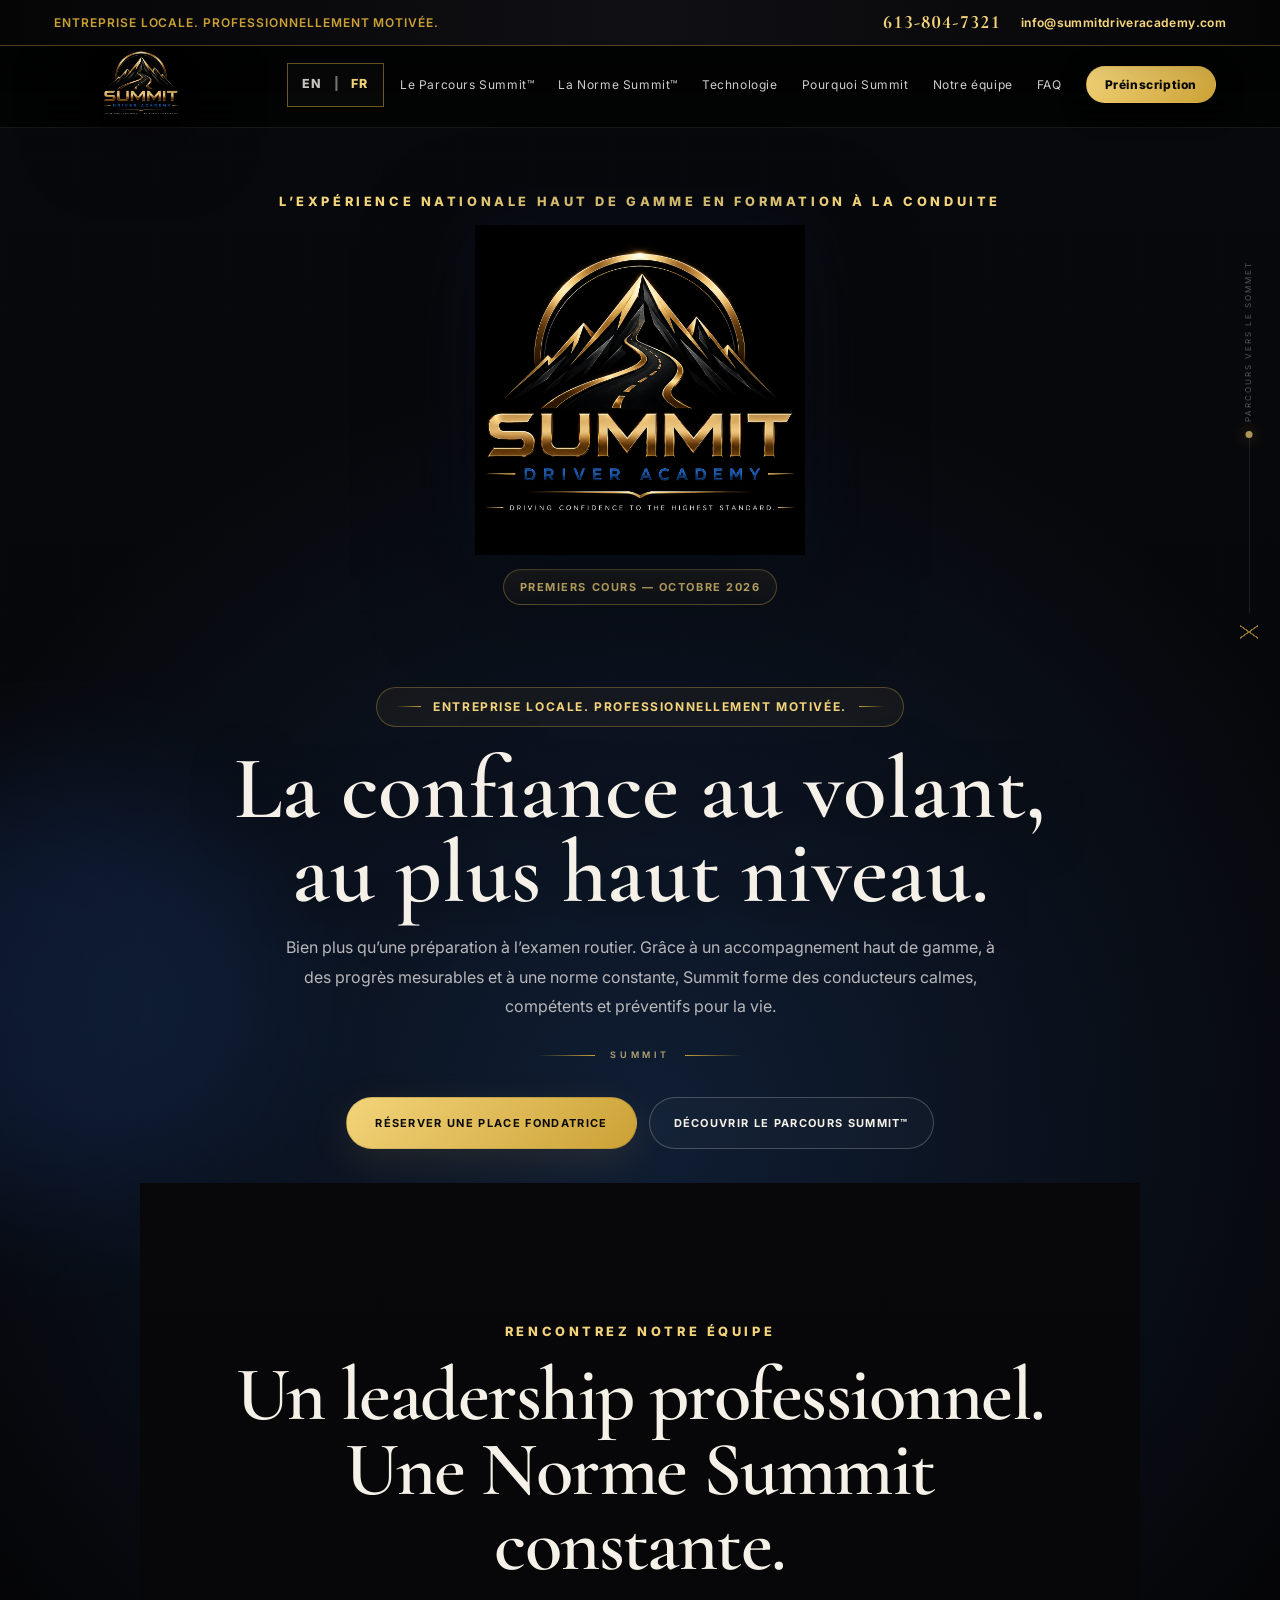
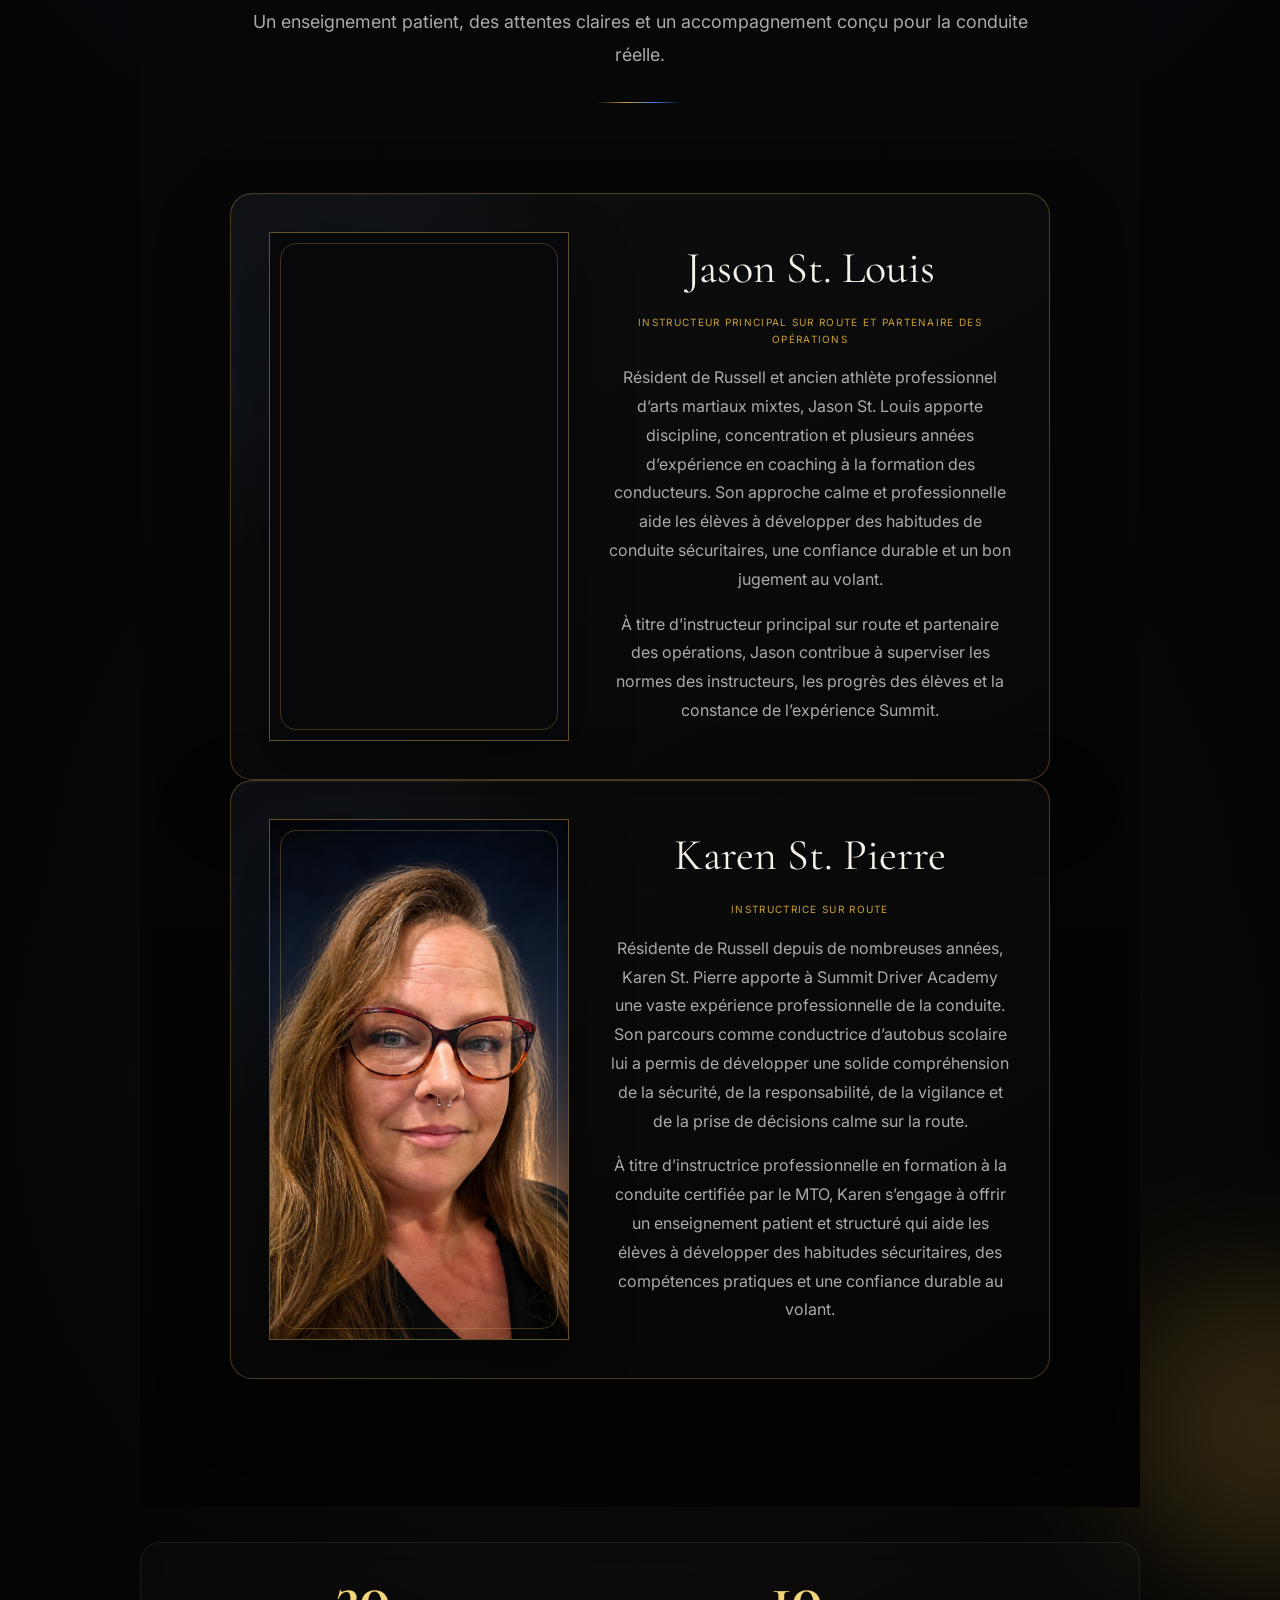
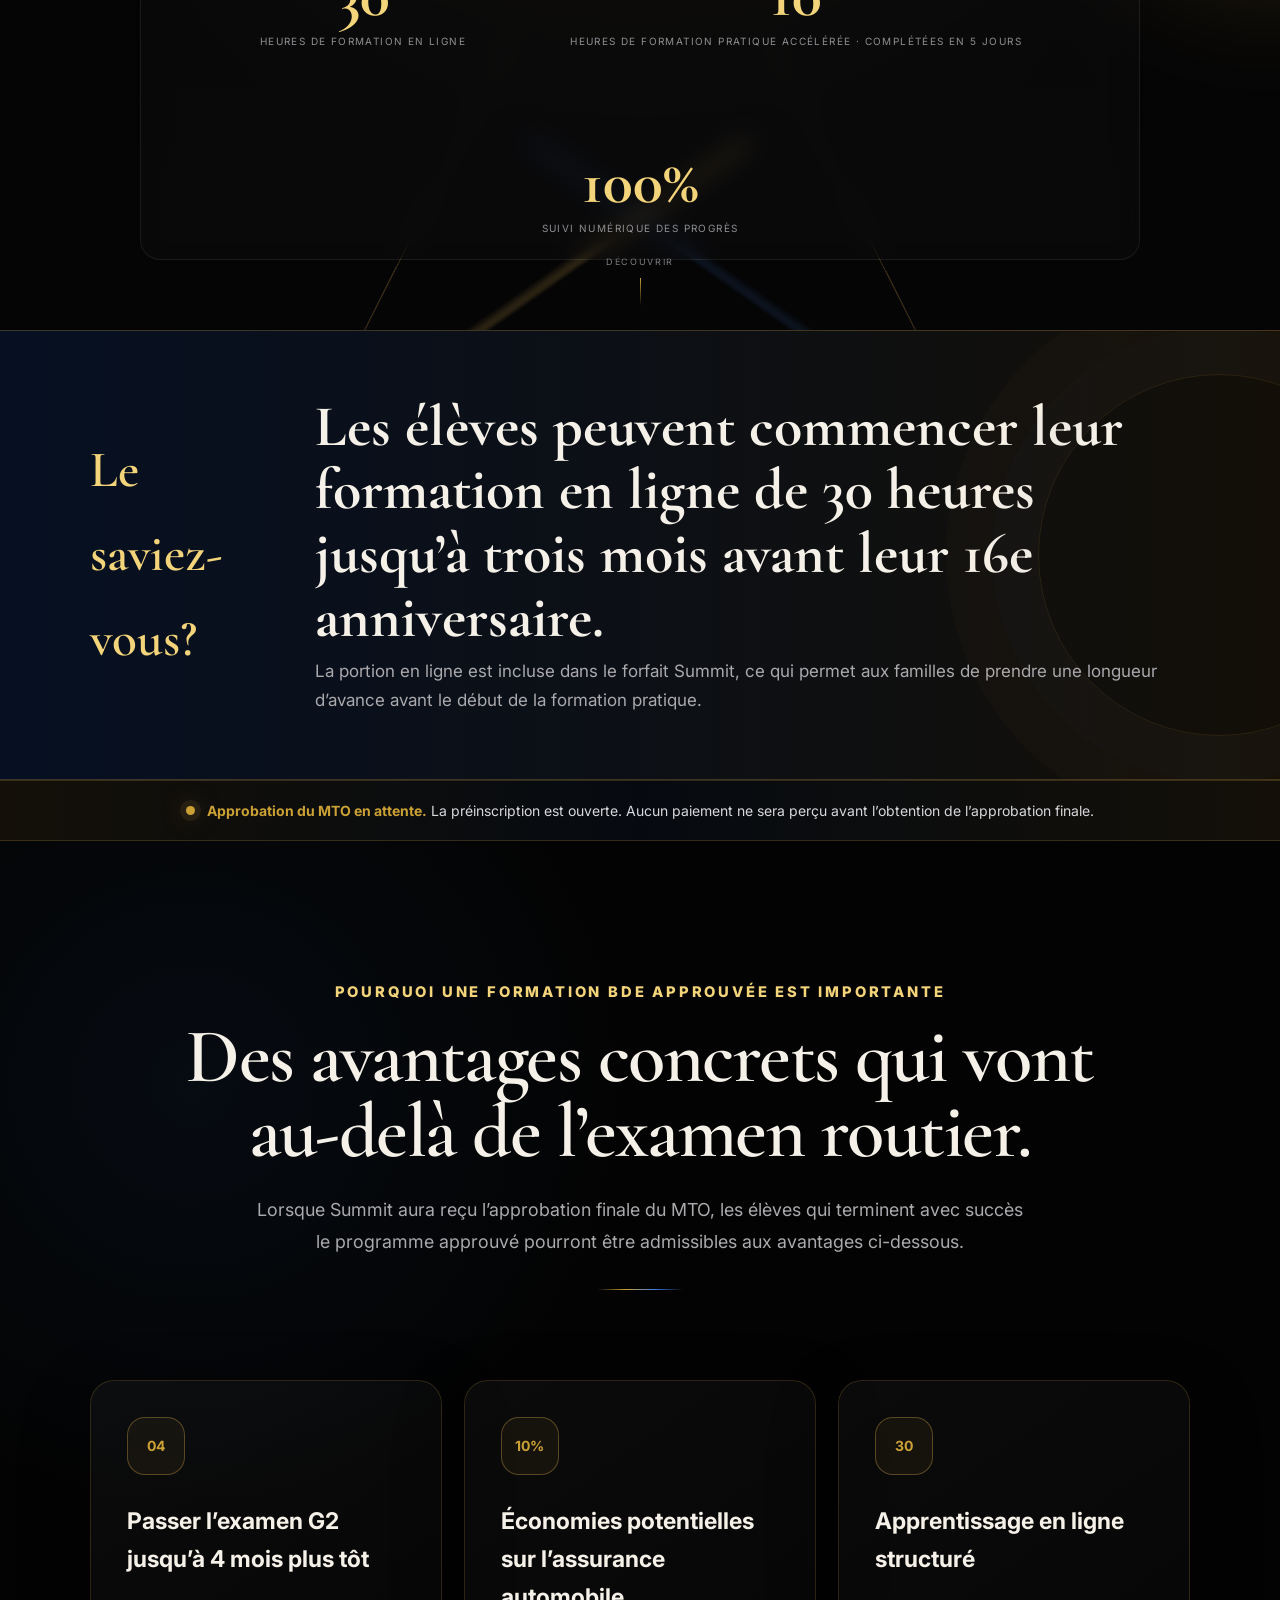
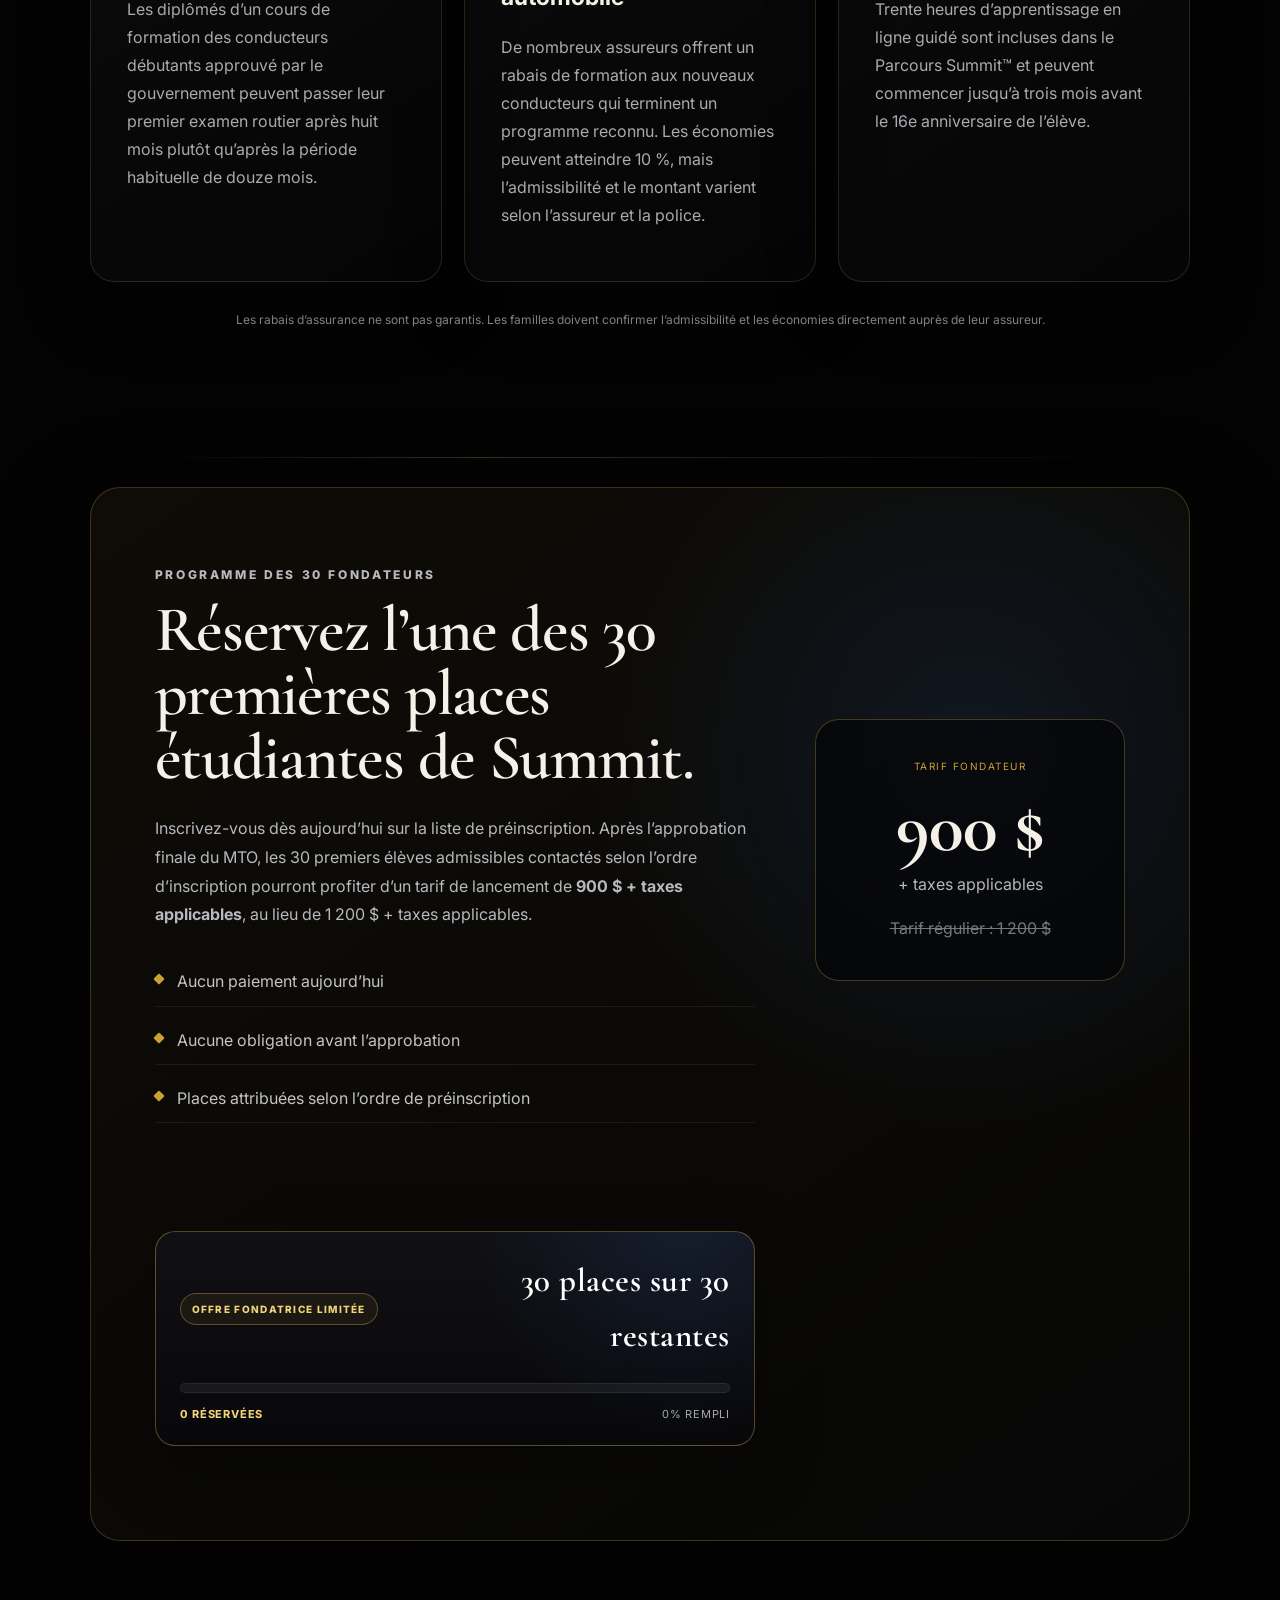
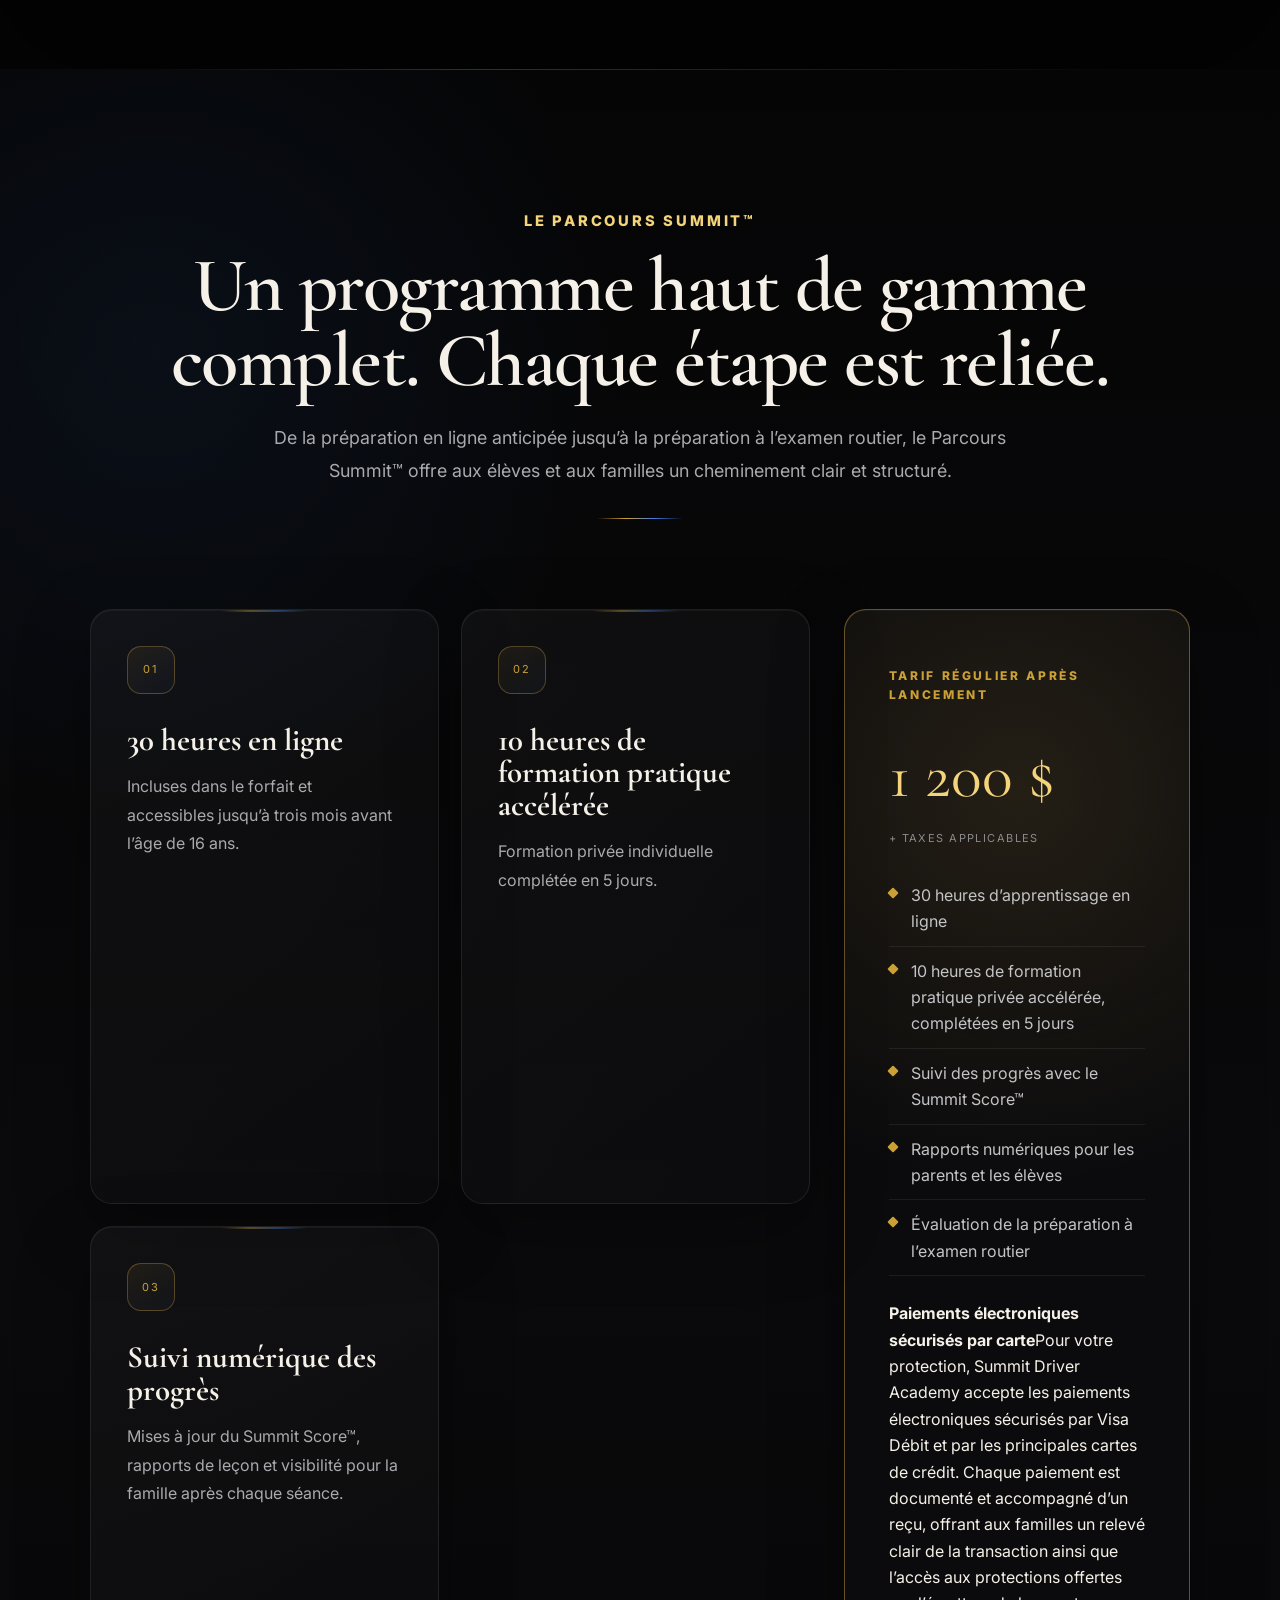
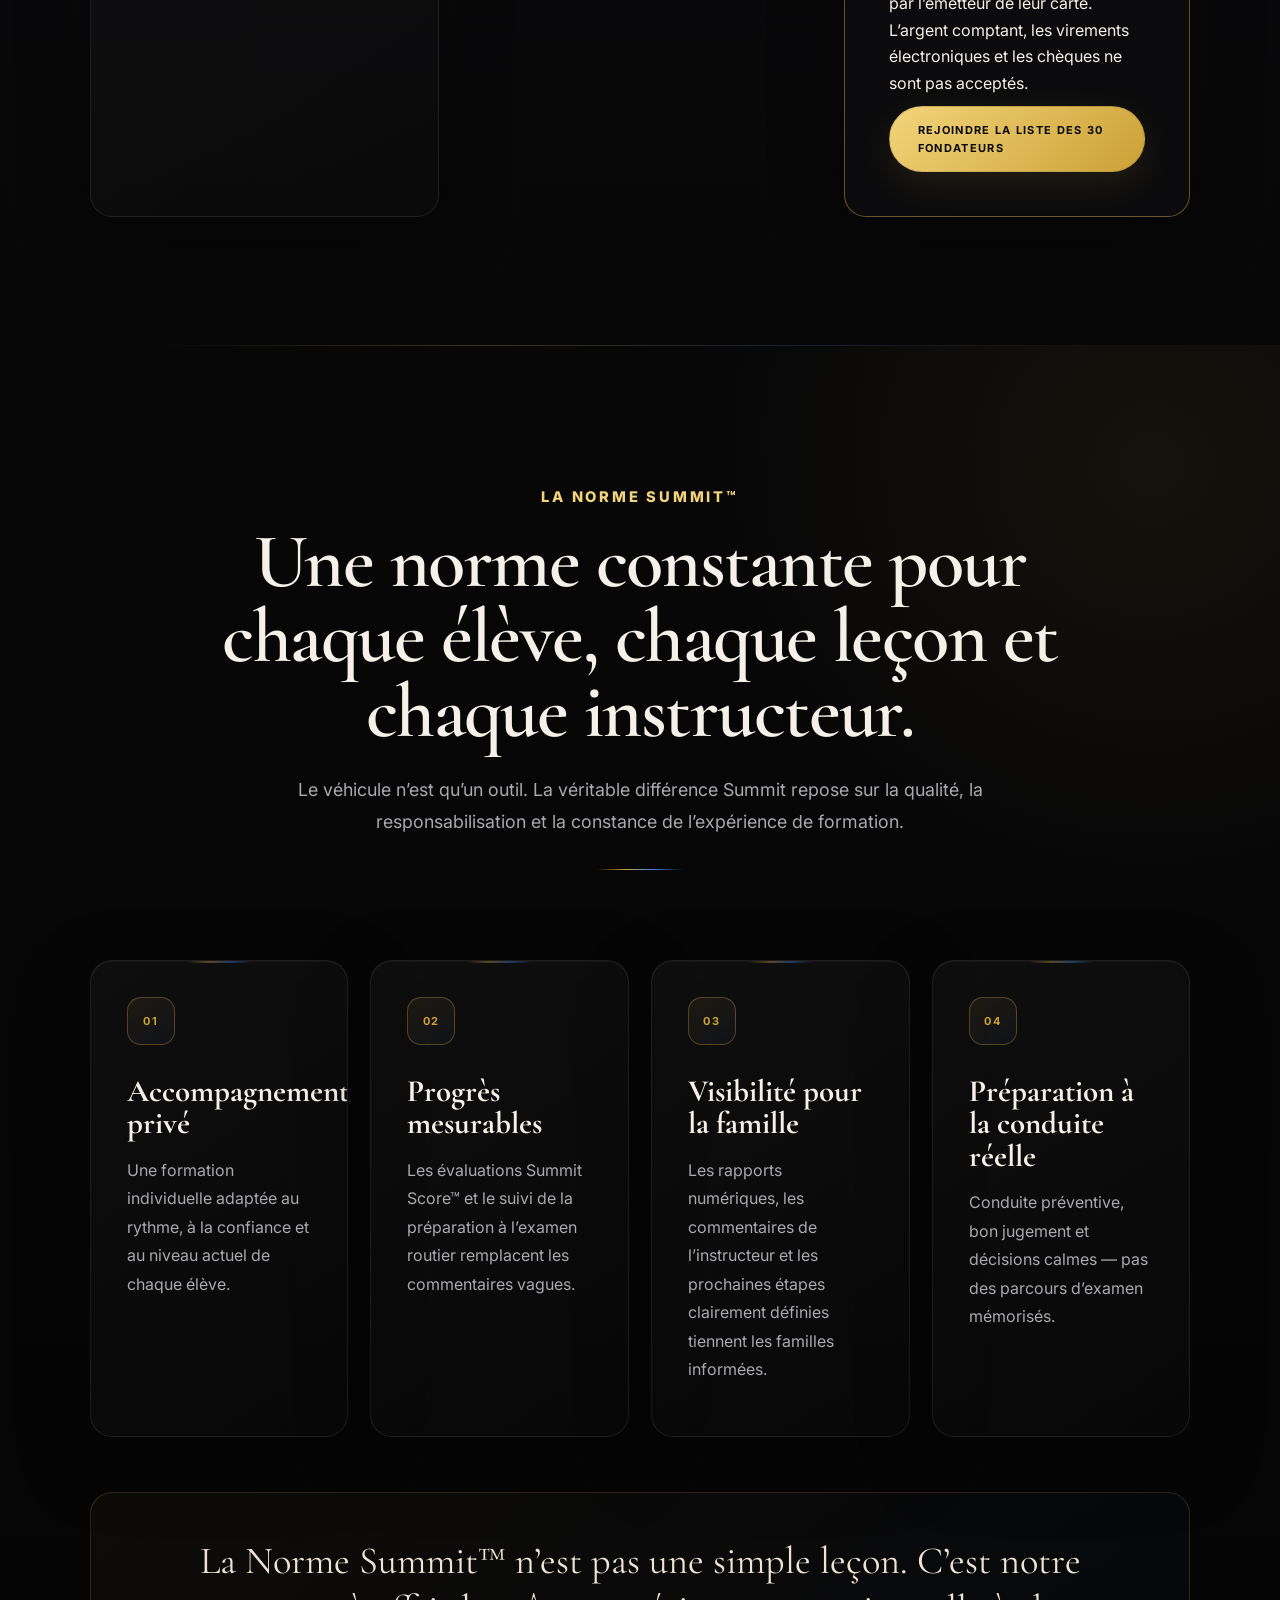
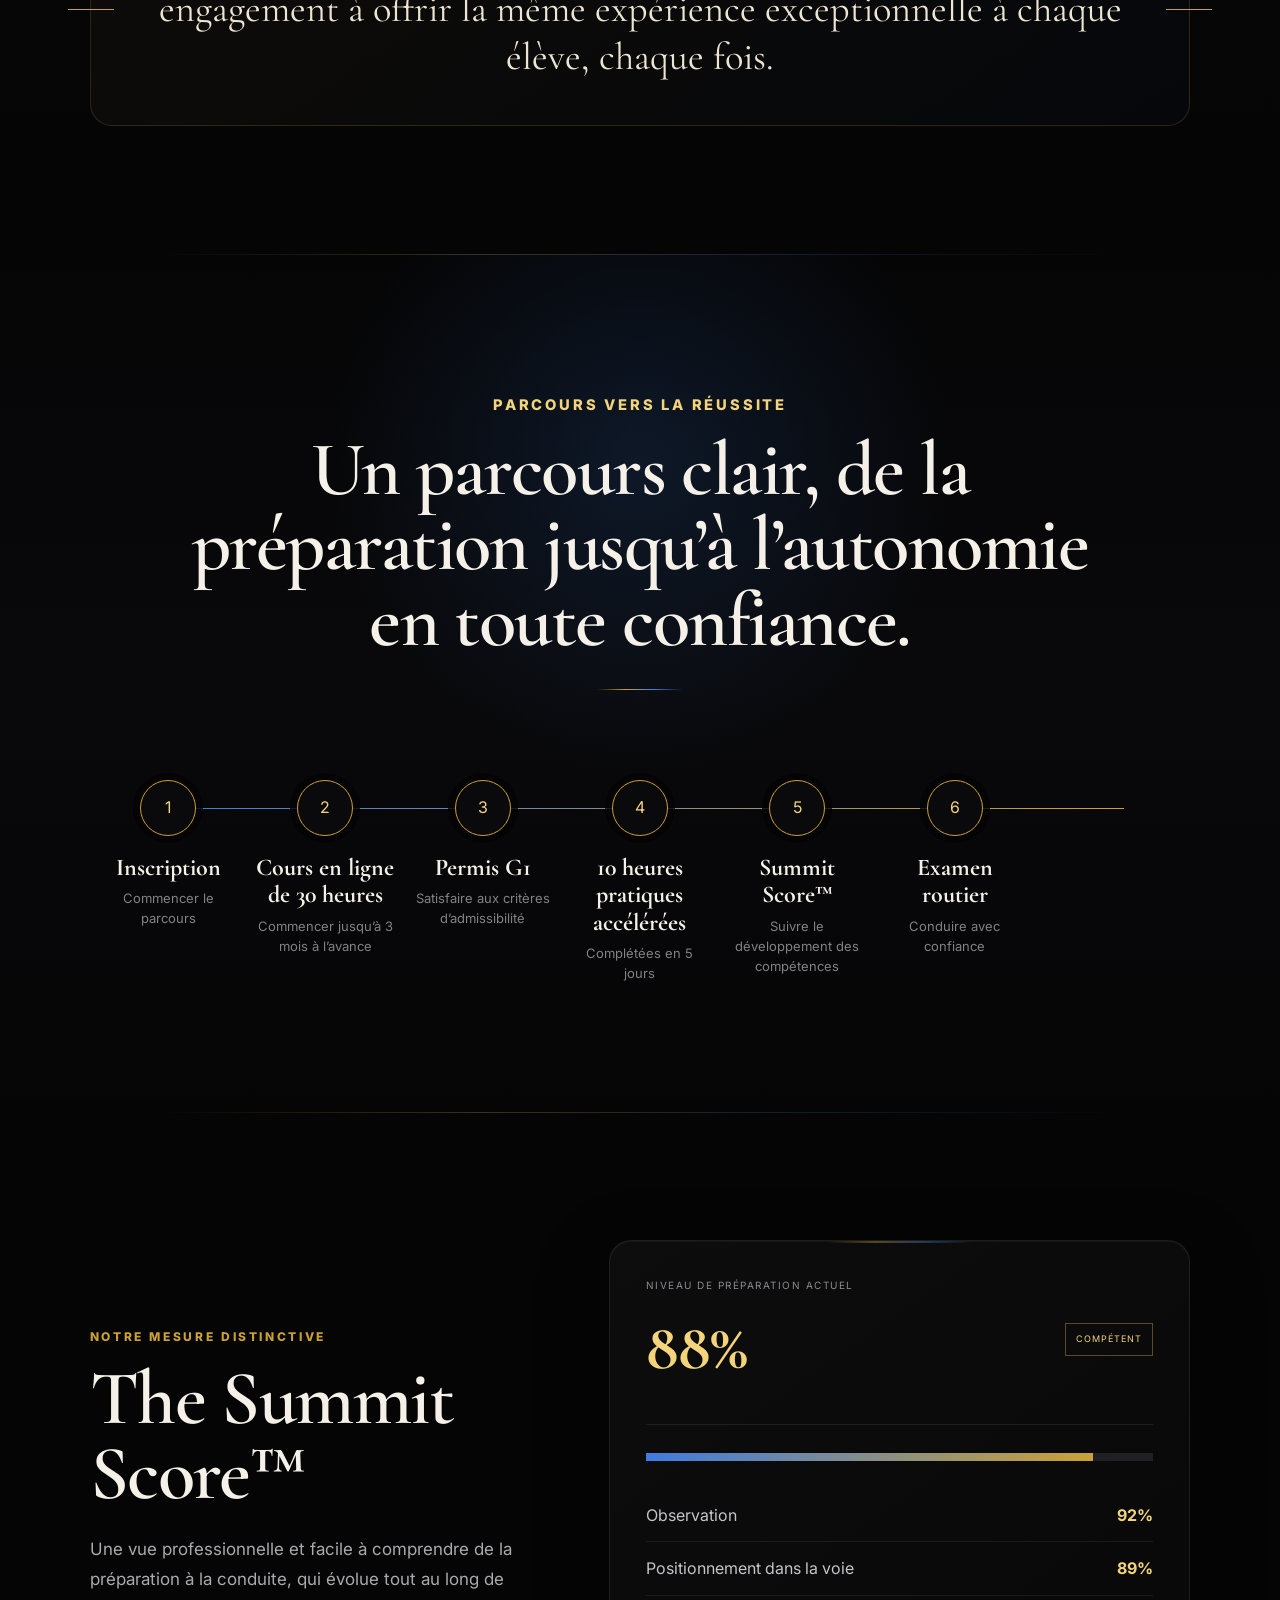
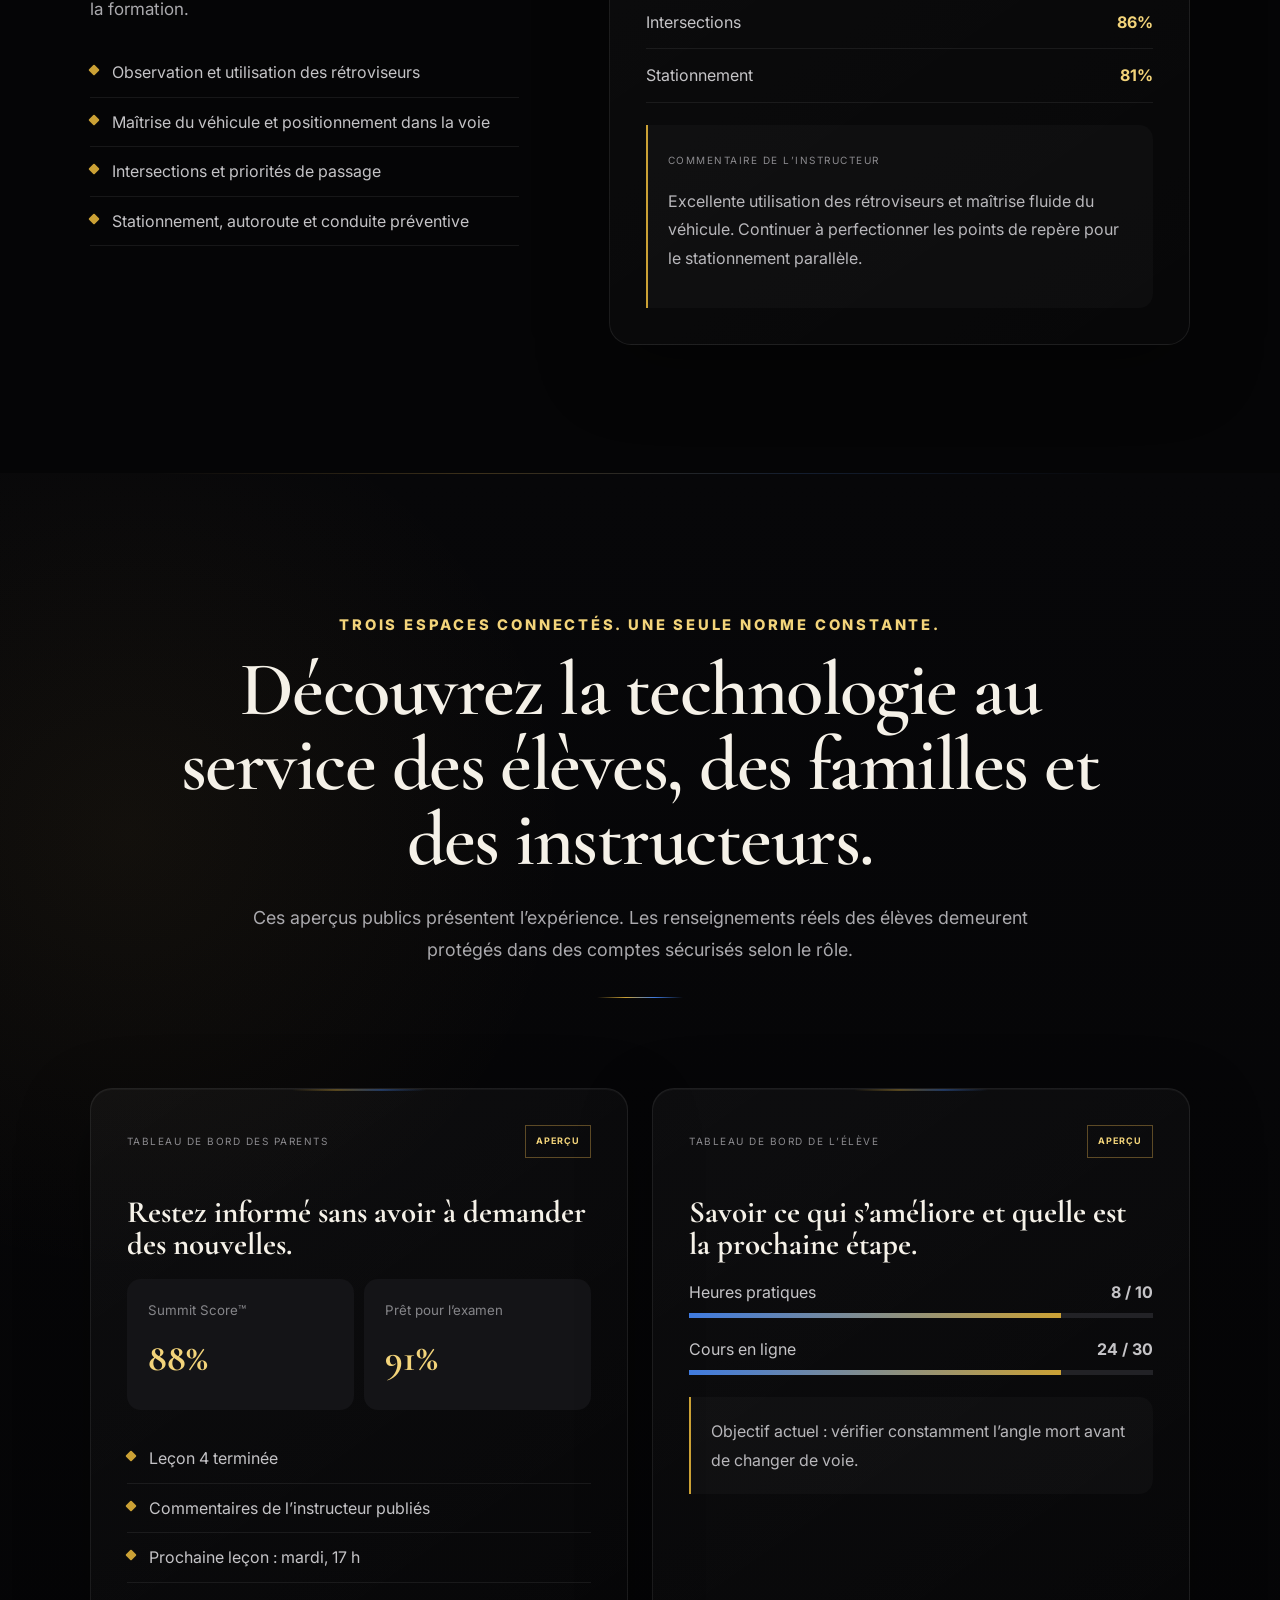
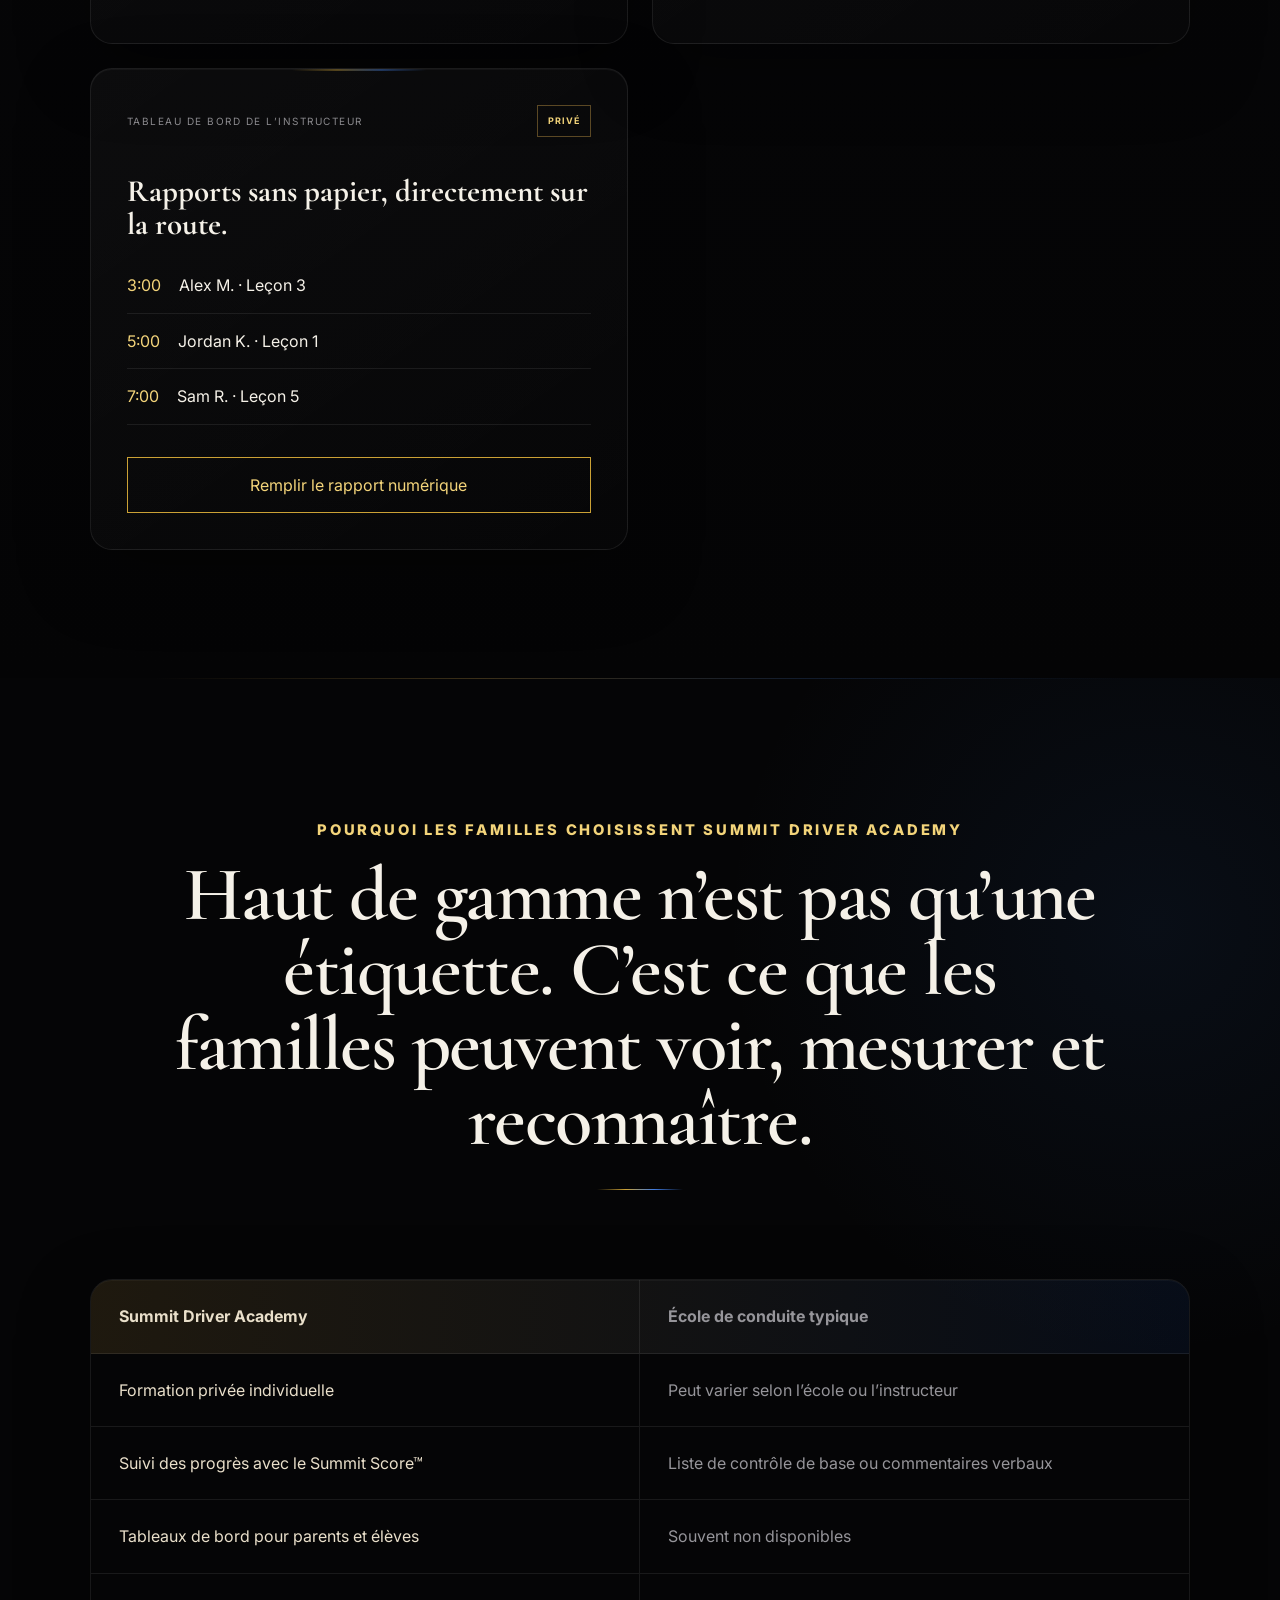
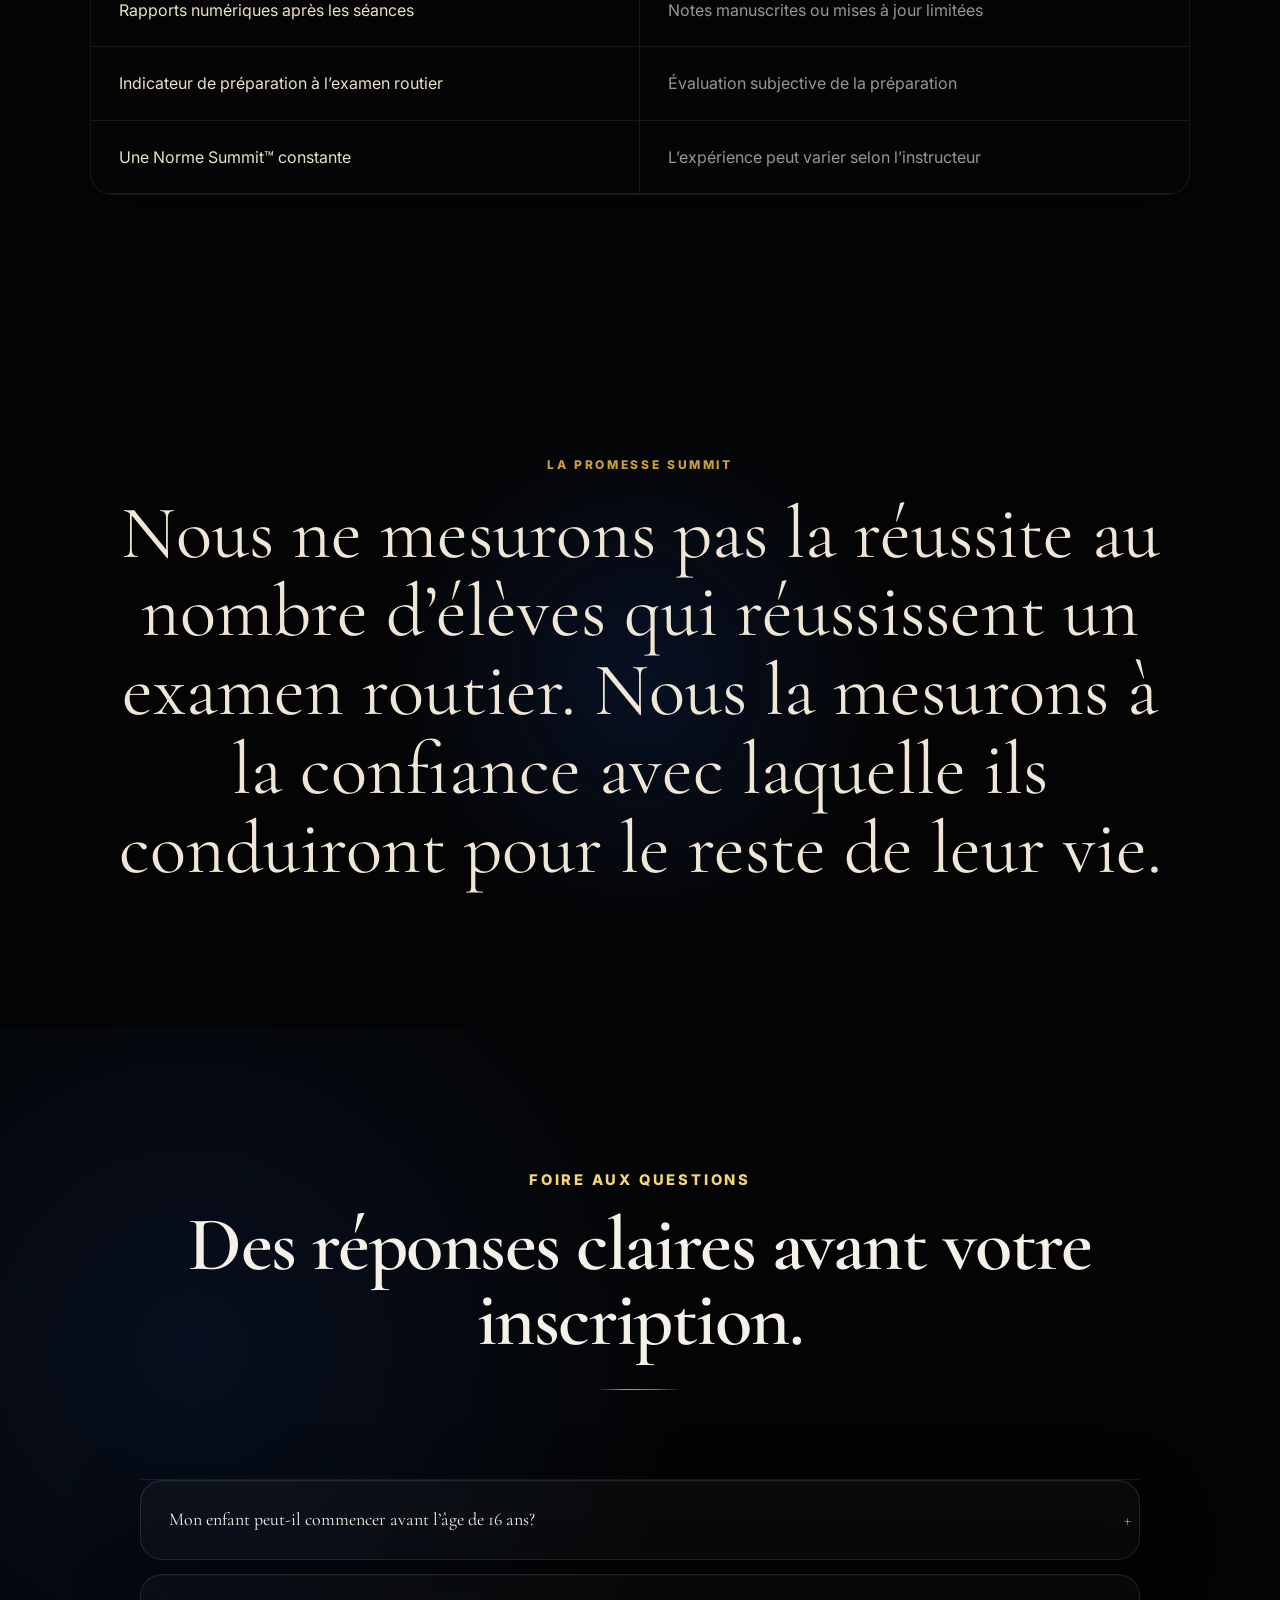
==== commit 3a2e5bcf: "refresh French Karen headshot" ====
--- a/fr/index.html
+++ b/fr/index.html
@@ -61,7 +61,7 @@
 <div class="section-heading reveal"><p class="eyebrow">Rencontrez notre équipe</p><h2>Un leadership professionnel. Une Norme Summit constante.</h2><p>Un enseignement patient, des attentes claires et un accompagnement conçu pour la conduite réelle.</p></div>
 <div class="team-grid">
 <article class="team-card reveal"><div class="team-photo"><img loading="lazy" decoding="async" width="1149" height="1369" alt="Jason St. Louis, instructeur principal sur route et partenaire des opérations chez Summit Driver Academy" src="../assets/jason-st-louis-headshot.jpeg"/></div><div><p class="team-name">Jason St. Louis</p><p class="team-title">Instructeur principal sur route et partenaire des opérations</p><p>Résident de Russell et ancien athlète professionnel d’arts martiaux mixtes, Jason St. Louis apporte discipline, concentration et plusieurs années d’expérience en coaching à la formation des conducteurs. Son approche calme et professionnelle aide les élèves à développer des habitudes de conduite sécuritaires, une confiance durable et un bon jugement au volant.</p><p>À titre d’instructeur principal sur route et partenaire des opérations, Jason contribue à superviser les normes des instructeurs, les progrès des élèves et la constance de l’expérience Summit.</p></div></article>
-<article class="team-card reveal"><div class="team-photo"><img loading="lazy" decoding="async" width="1122" height="1402" alt="Karen St. Pierre, instructrice sur route à Summit Driver Academy" src="../assets/karen-st-pierre-headshot.png"/></div><div><p class="team-name">Karen St. Pierre</p><p class="team-title">Instructrice sur route</p><p>Résidente de Russell depuis de nombreuses années, Karen St. Pierre apporte à Summit Driver Academy une vaste expérience professionnelle de la conduite. Son parcours comme conductrice d’autobus scolaire lui a permis de développer une solide compréhension de la sécurité, de la responsabilité, de la vigilance et de la prise de décisions calme sur la route.</p><p>À titre d’instructrice professionnelle en formation à la conduite certifiée par le MTO, Karen s’engage à offrir un enseignement patient et structuré qui aide les élèves à développer des habitudes sécuritaires, des compétences pratiques et une confiance durable au volant.</p></div></article>
+<article class="team-card reveal"><div class="team-photo"><img loading="lazy" decoding="async" width="1122" height="1402" alt="Karen St. Pierre, instructrice sur route à Summit Driver Academy" src="../assets/karen-st-pierre-headshot.png?v=2"/></div><div><p class="team-name">Karen St. Pierre</p><p class="team-title">Instructrice sur route</p><p>Résidente de Russell depuis de nombreuses années, Karen St. Pierre apporte à Summit Driver Academy une vaste expérience professionnelle de la conduite. Son parcours comme conductrice d’autobus scolaire lui a permis de développer une solide compréhension de la sécurité, de la responsabilité, de la vigilance et de la prise de décisions calme sur la route.</p><p>À titre d’instructrice professionnelle en formation à la conduite certifiée par le MTO, Karen s’engage à offrir un enseignement patient et structuré qui aide les élèves à développer des habitudes sécuritaires, des compétences pratiques et une confiance durable au volant.</p></div></article>
 </div>
 </section>
 <div aria-label="Points saillants du programme" class="hero-proof">
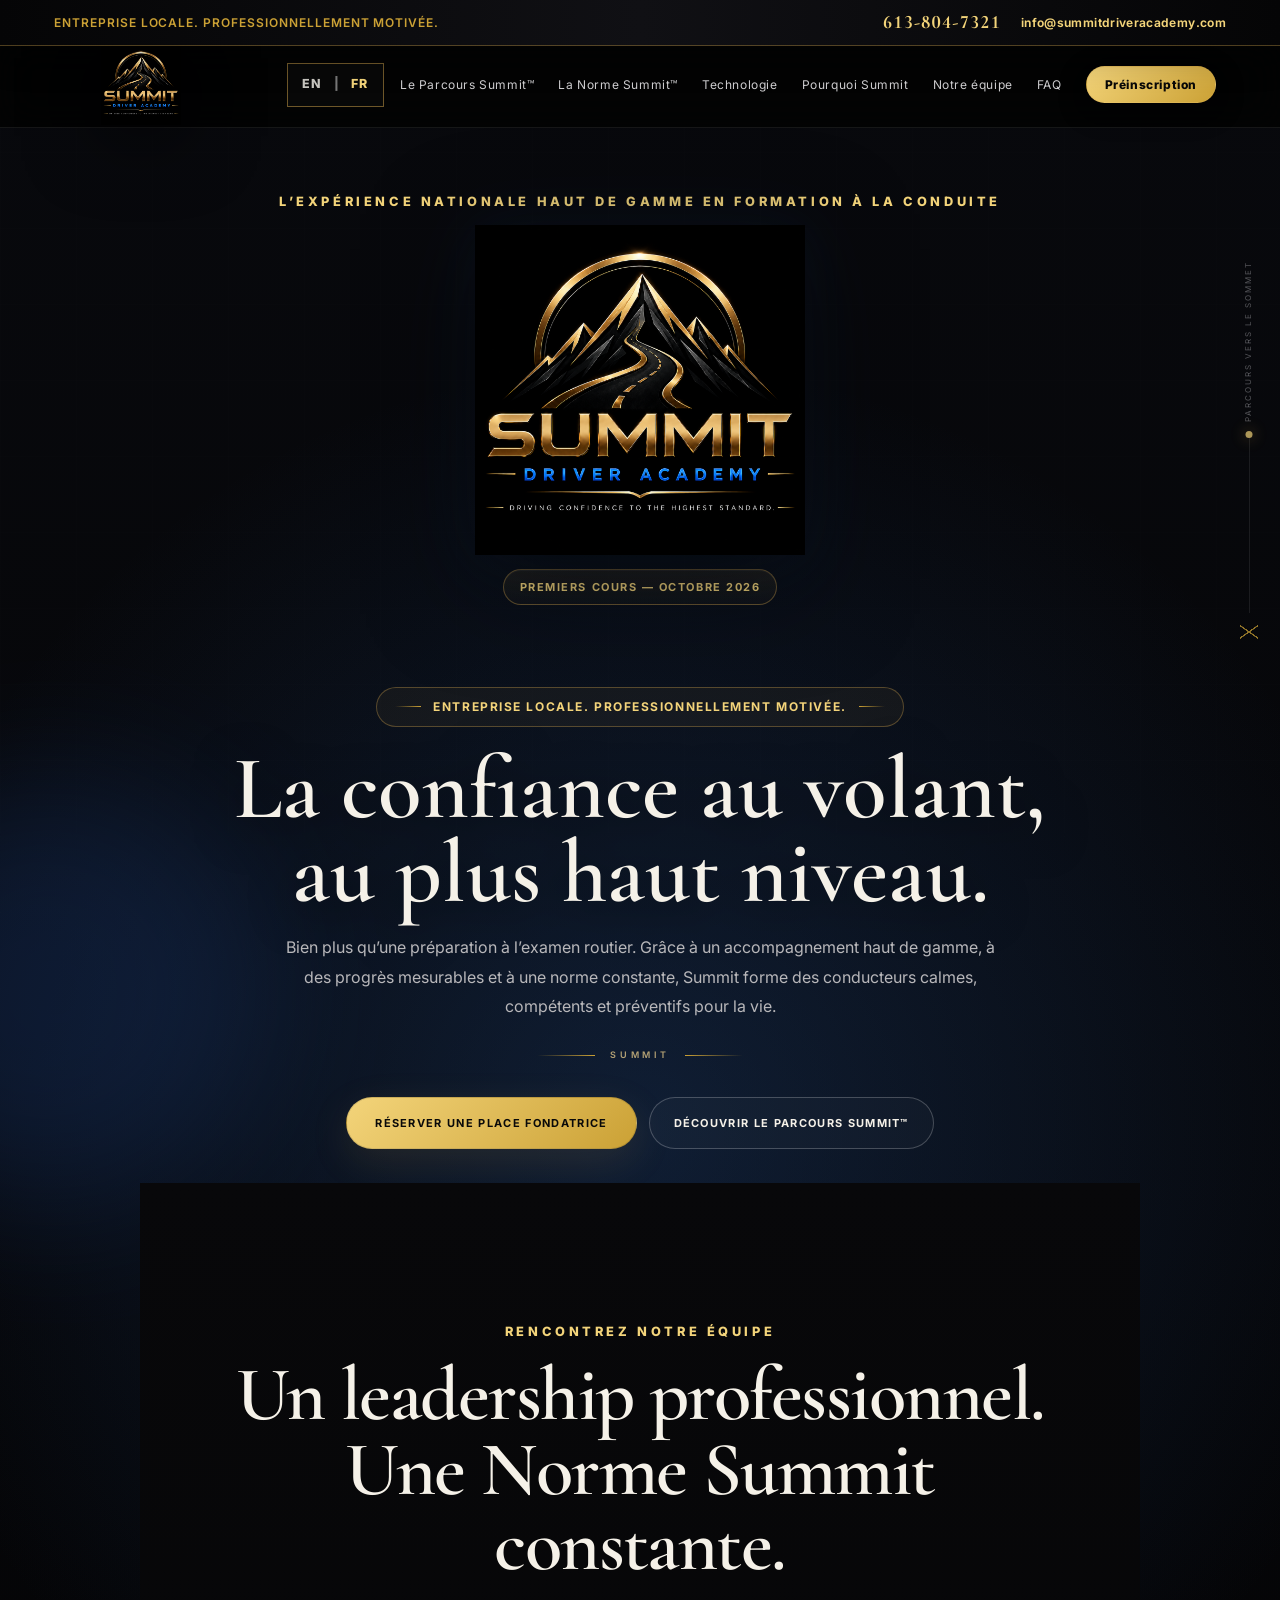
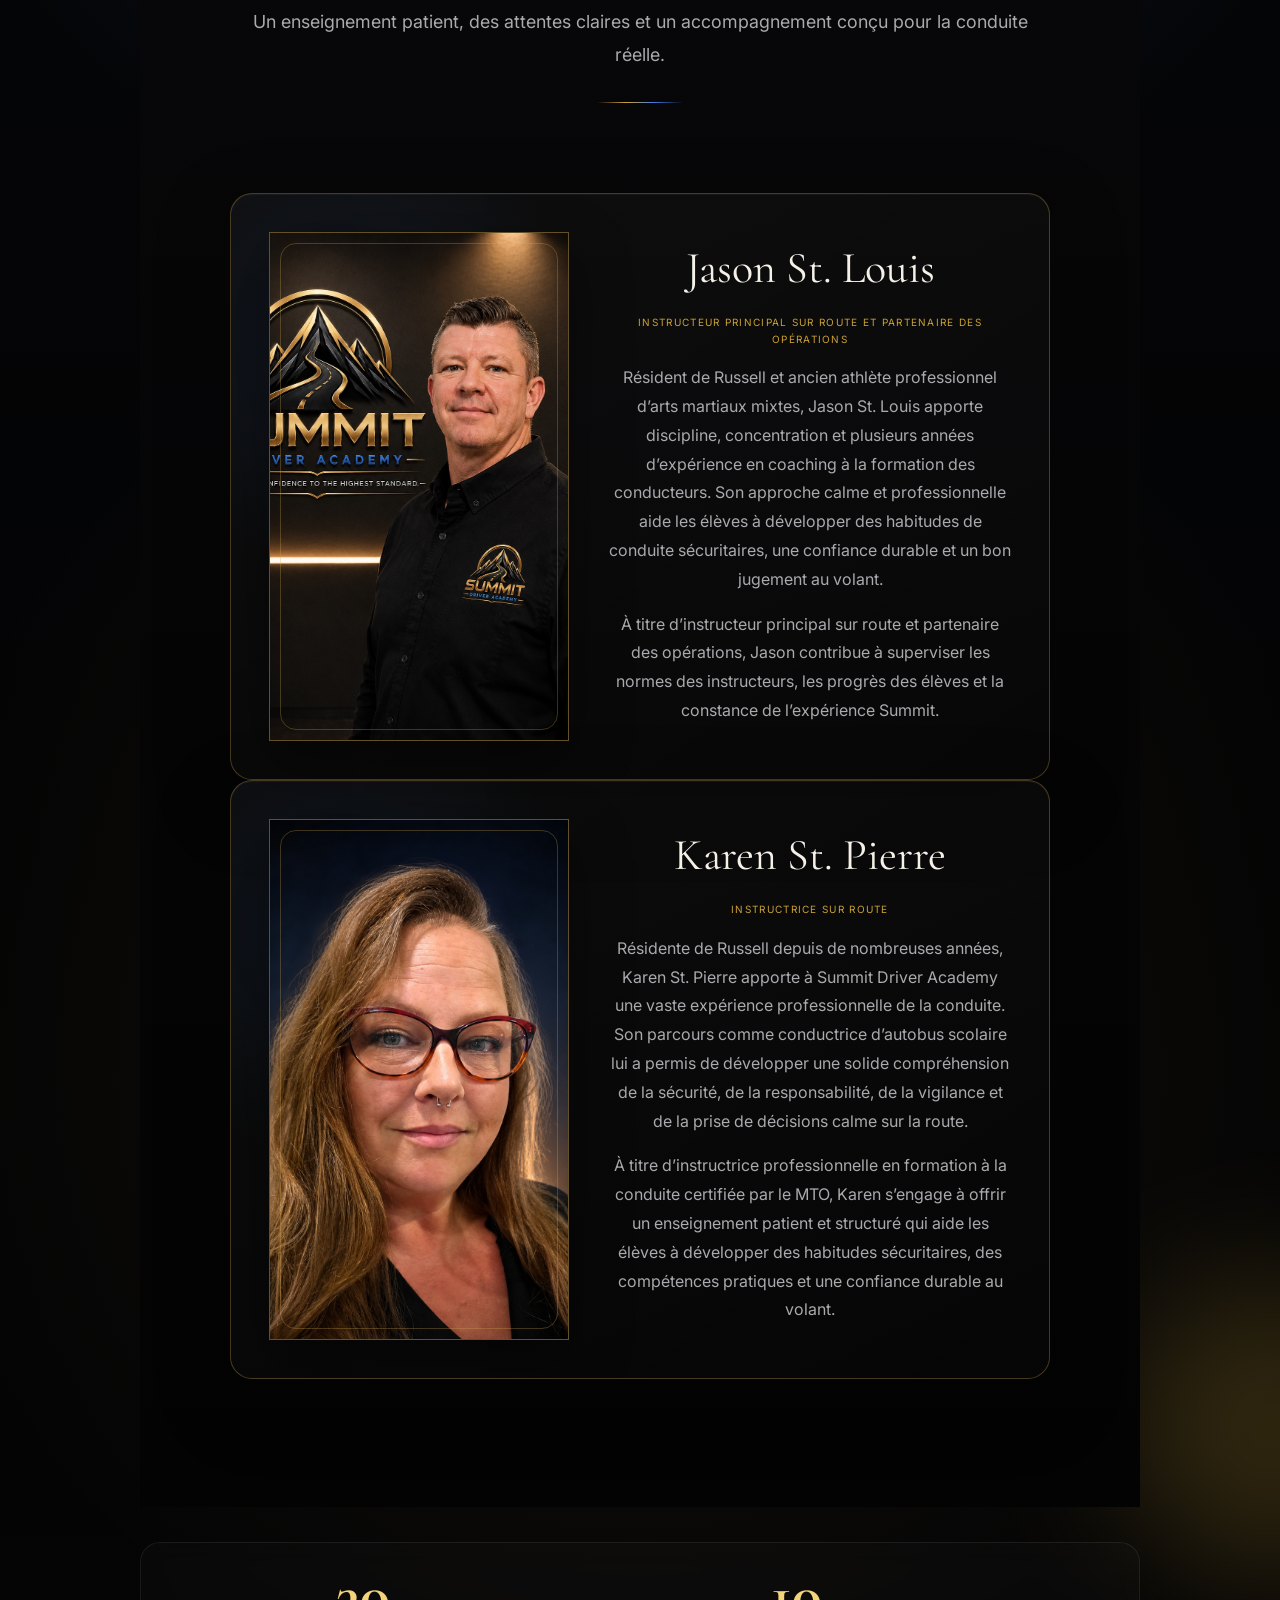
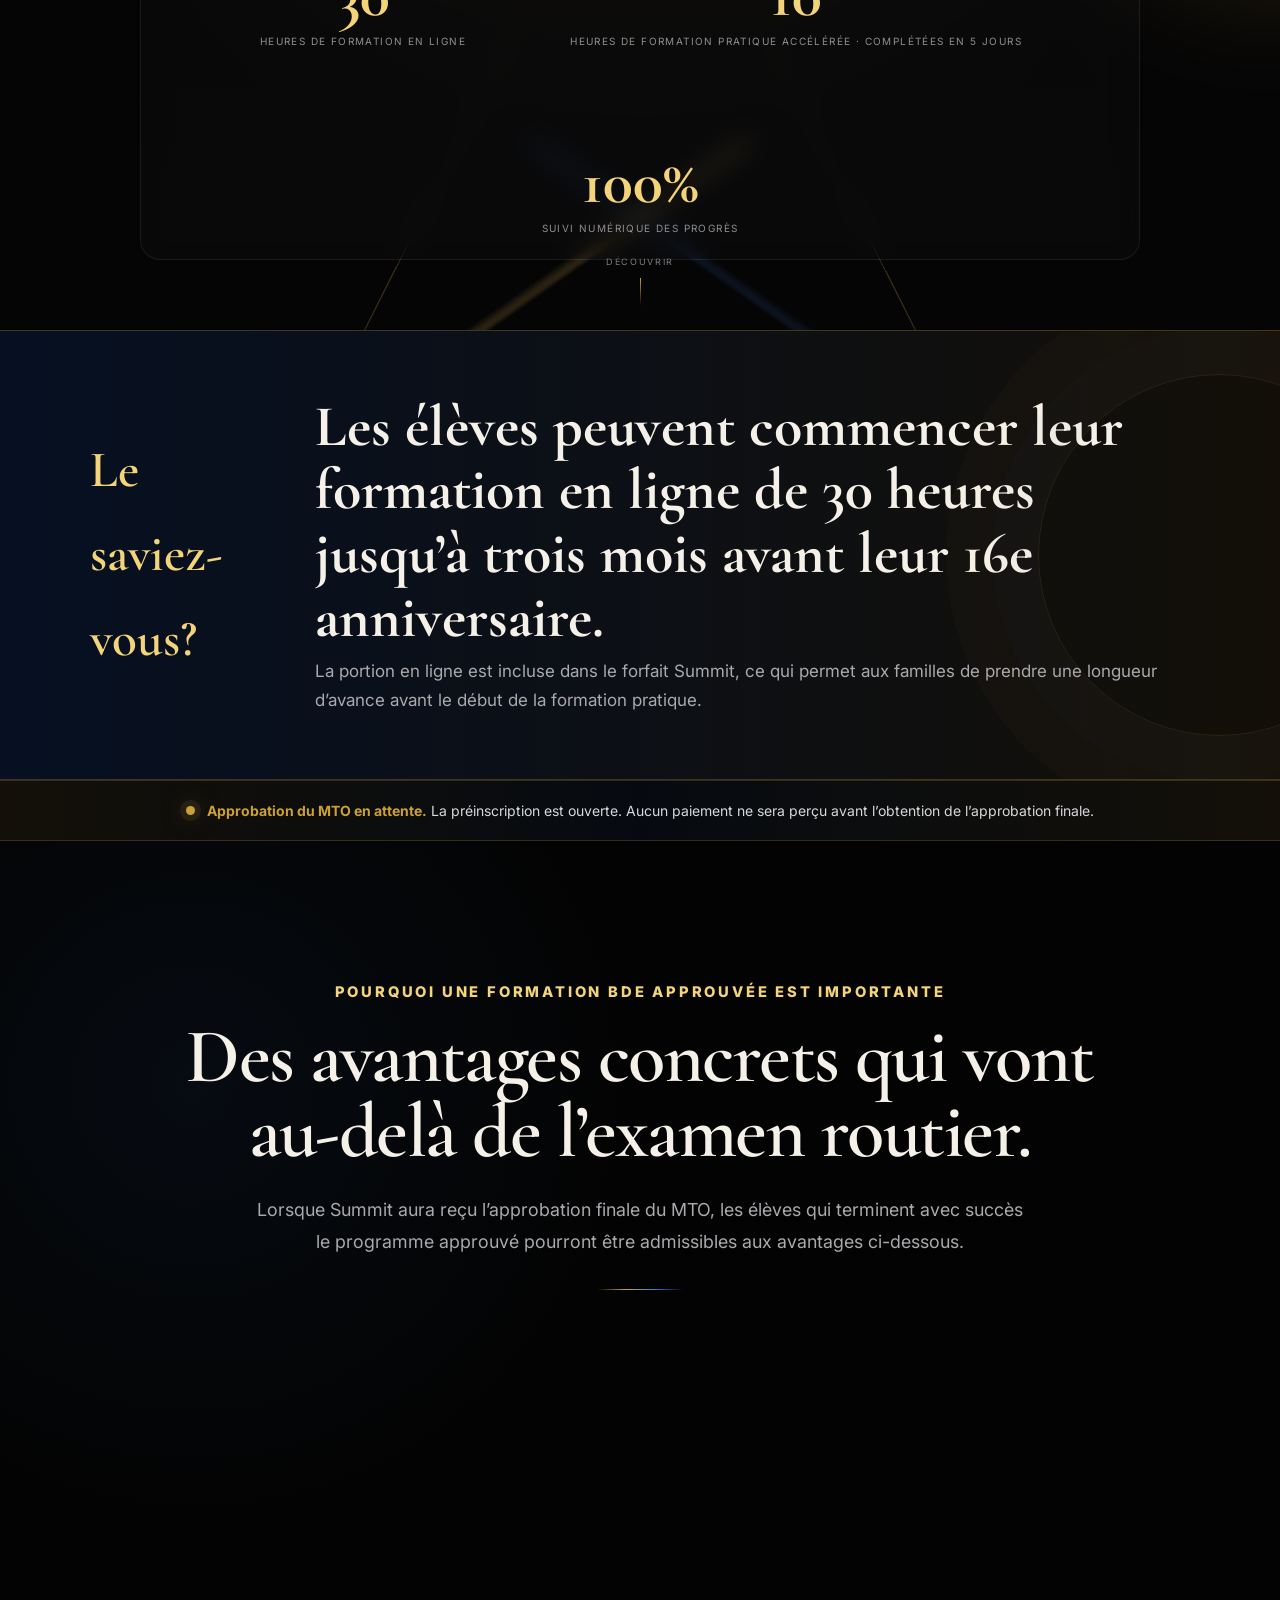
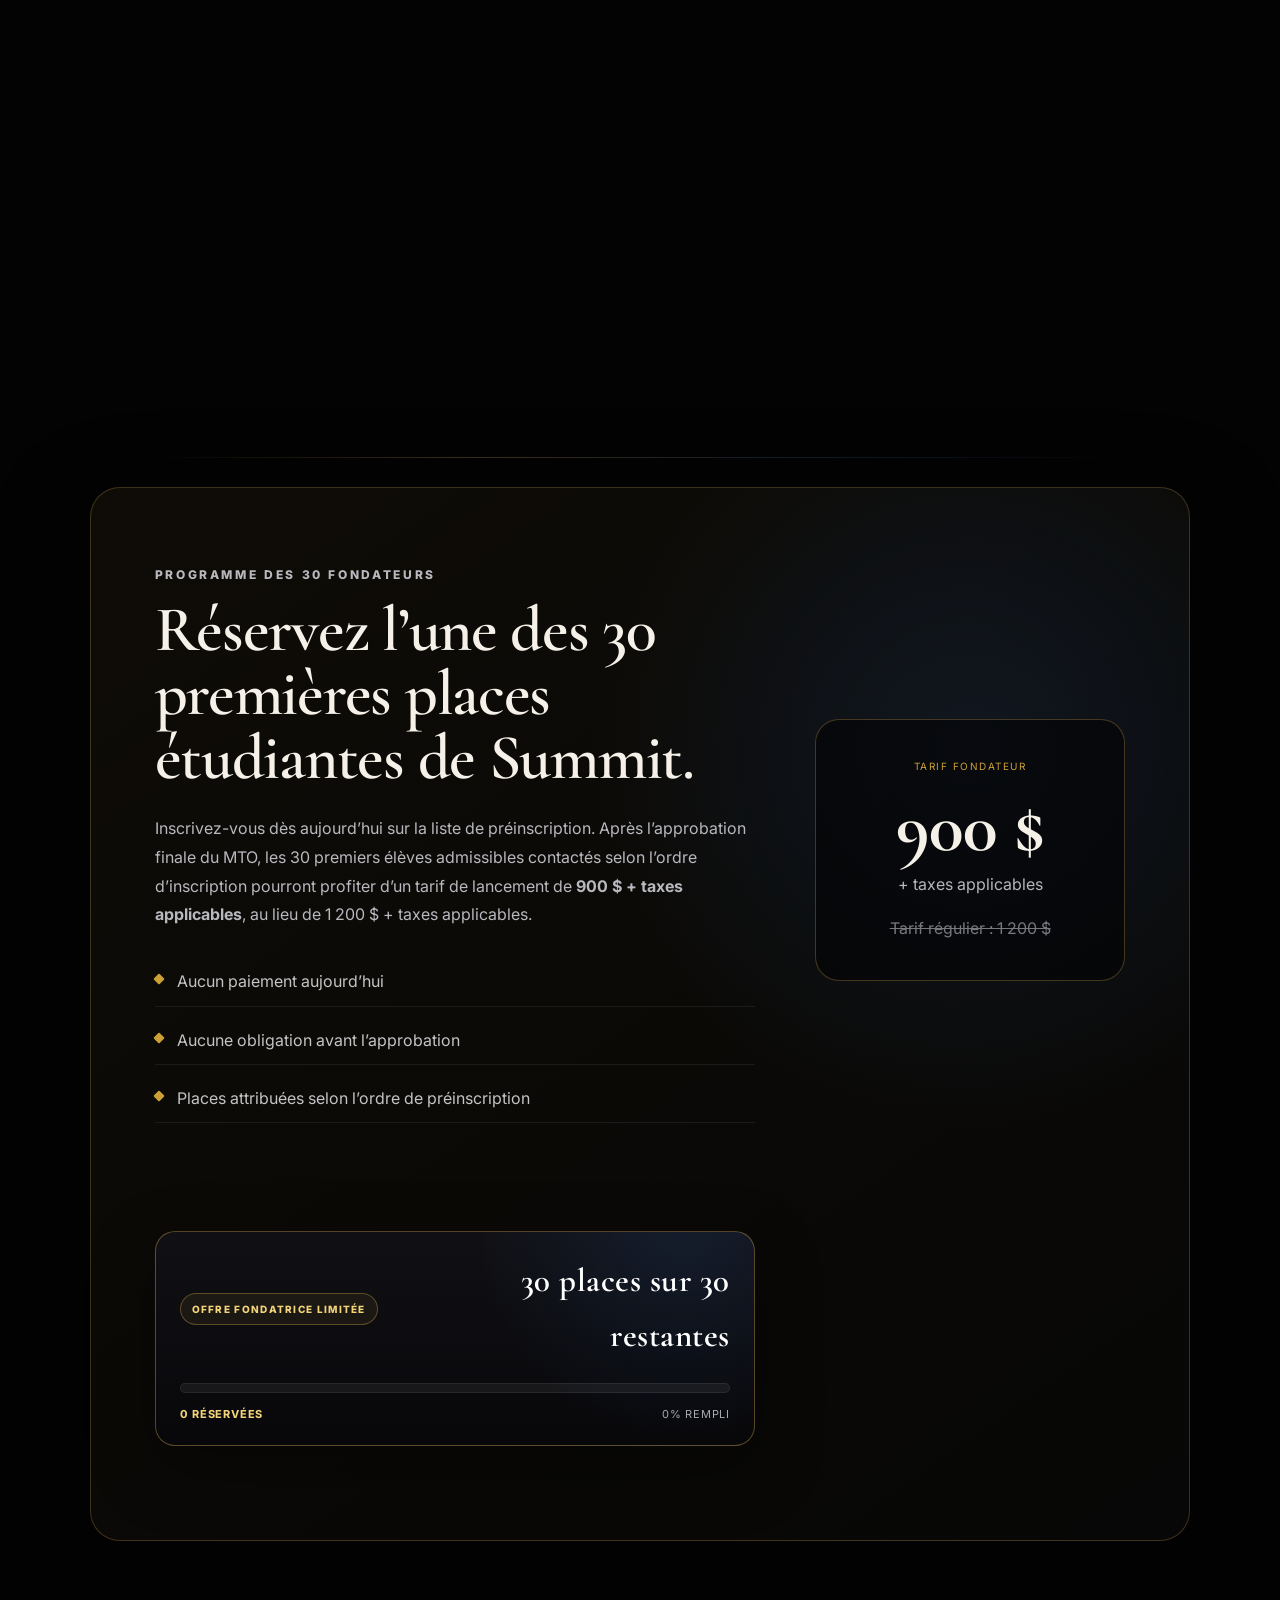
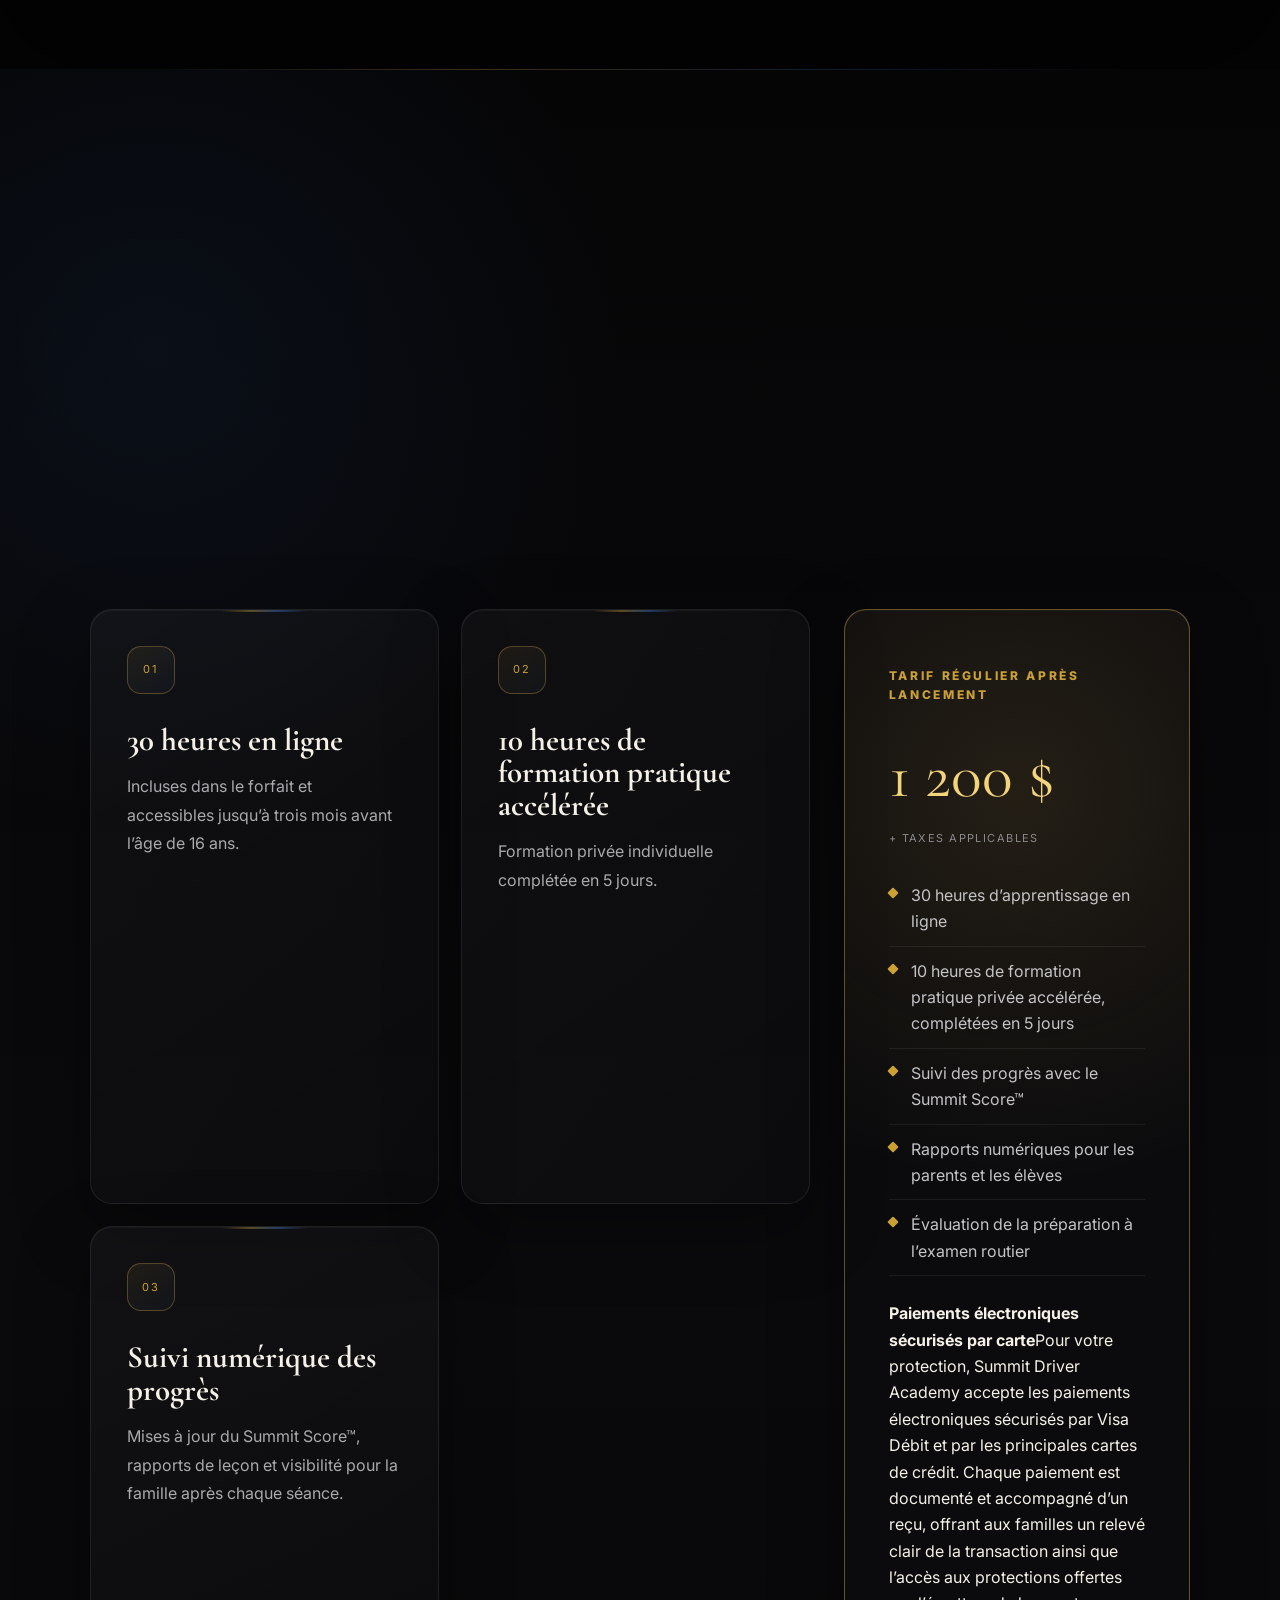
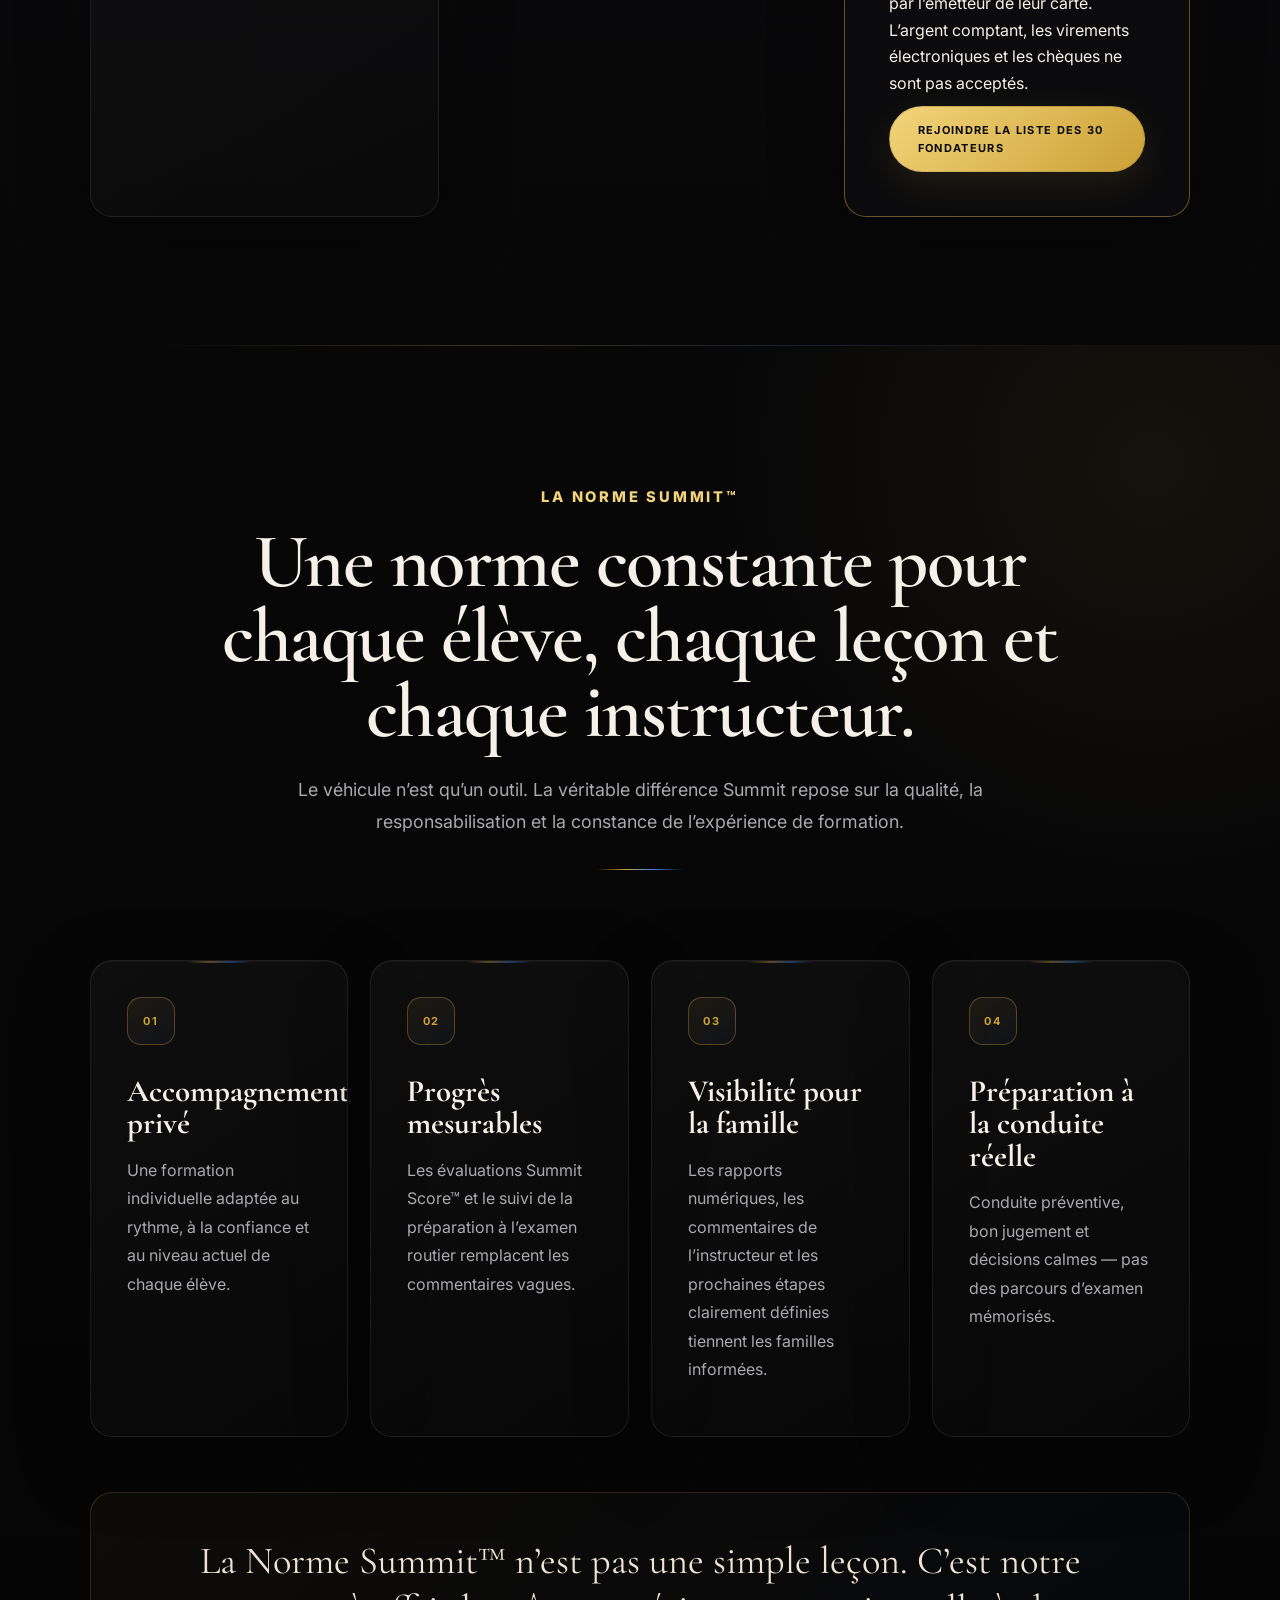
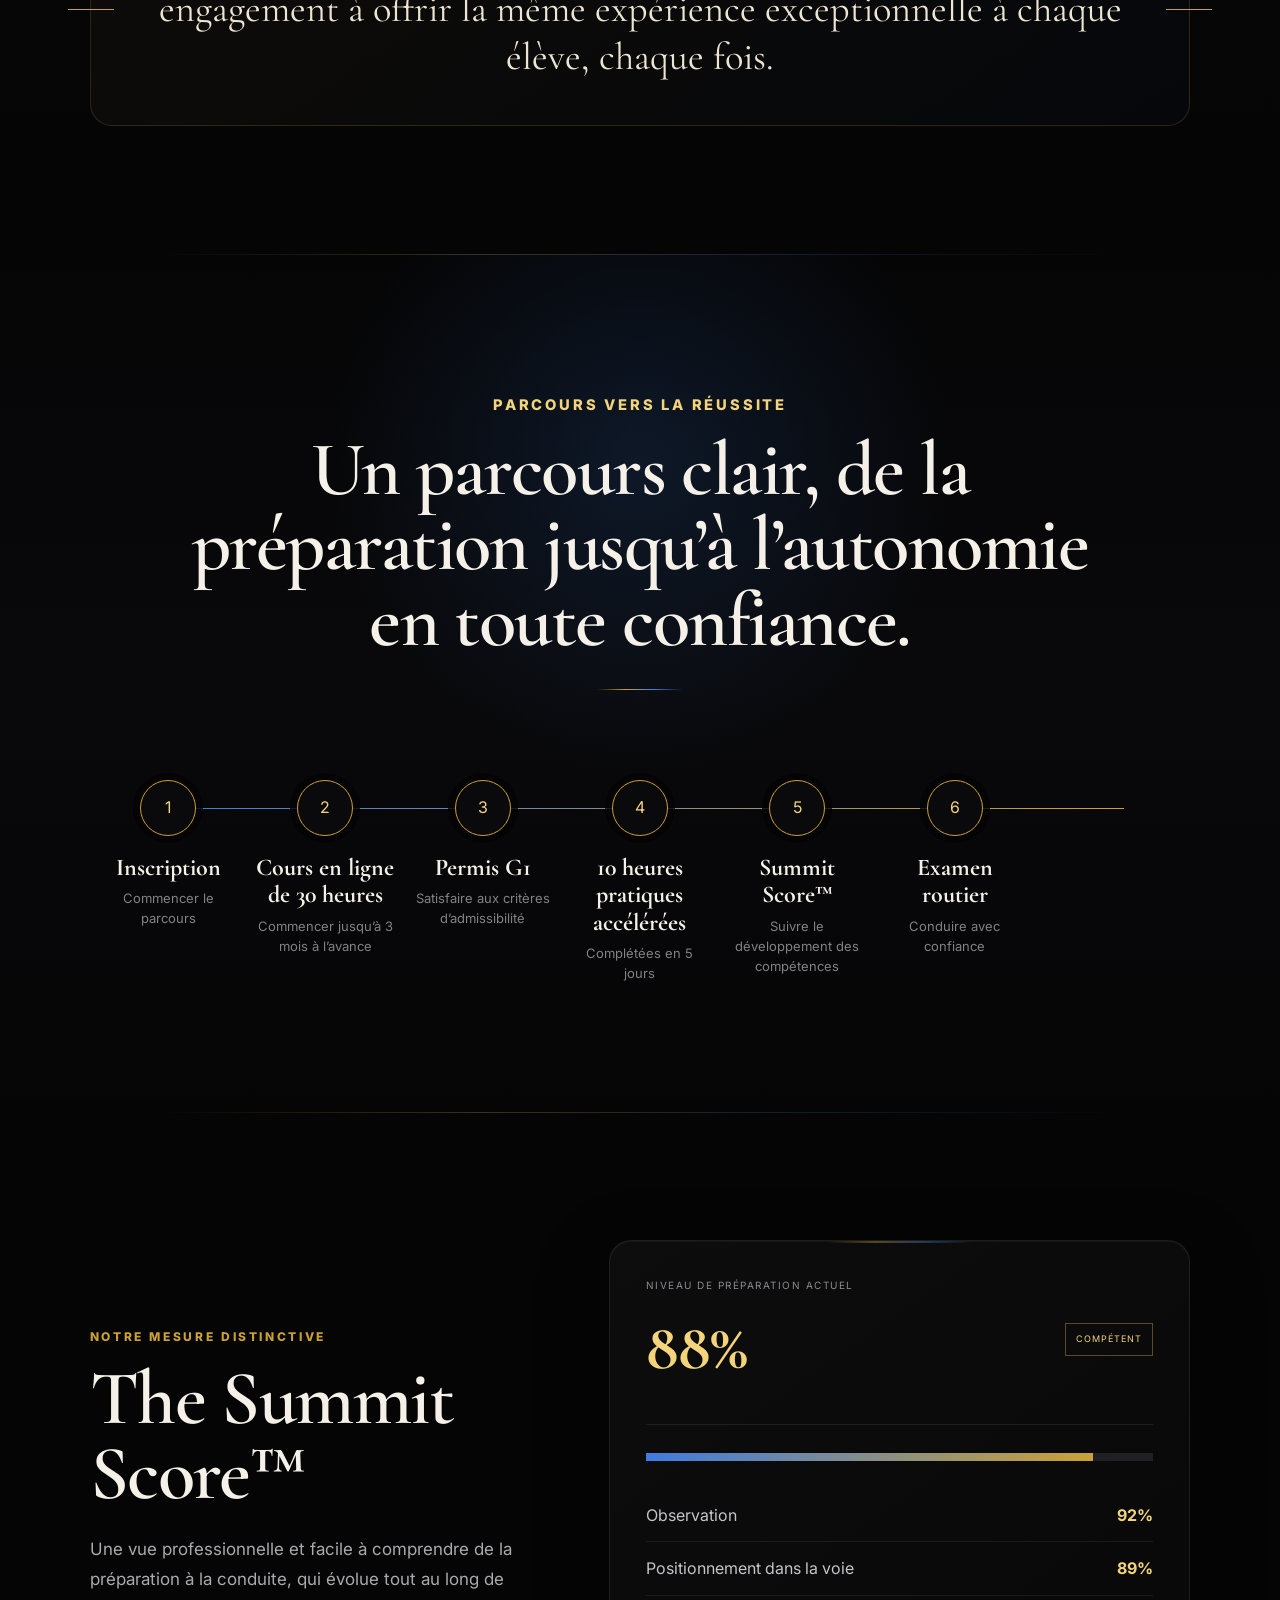
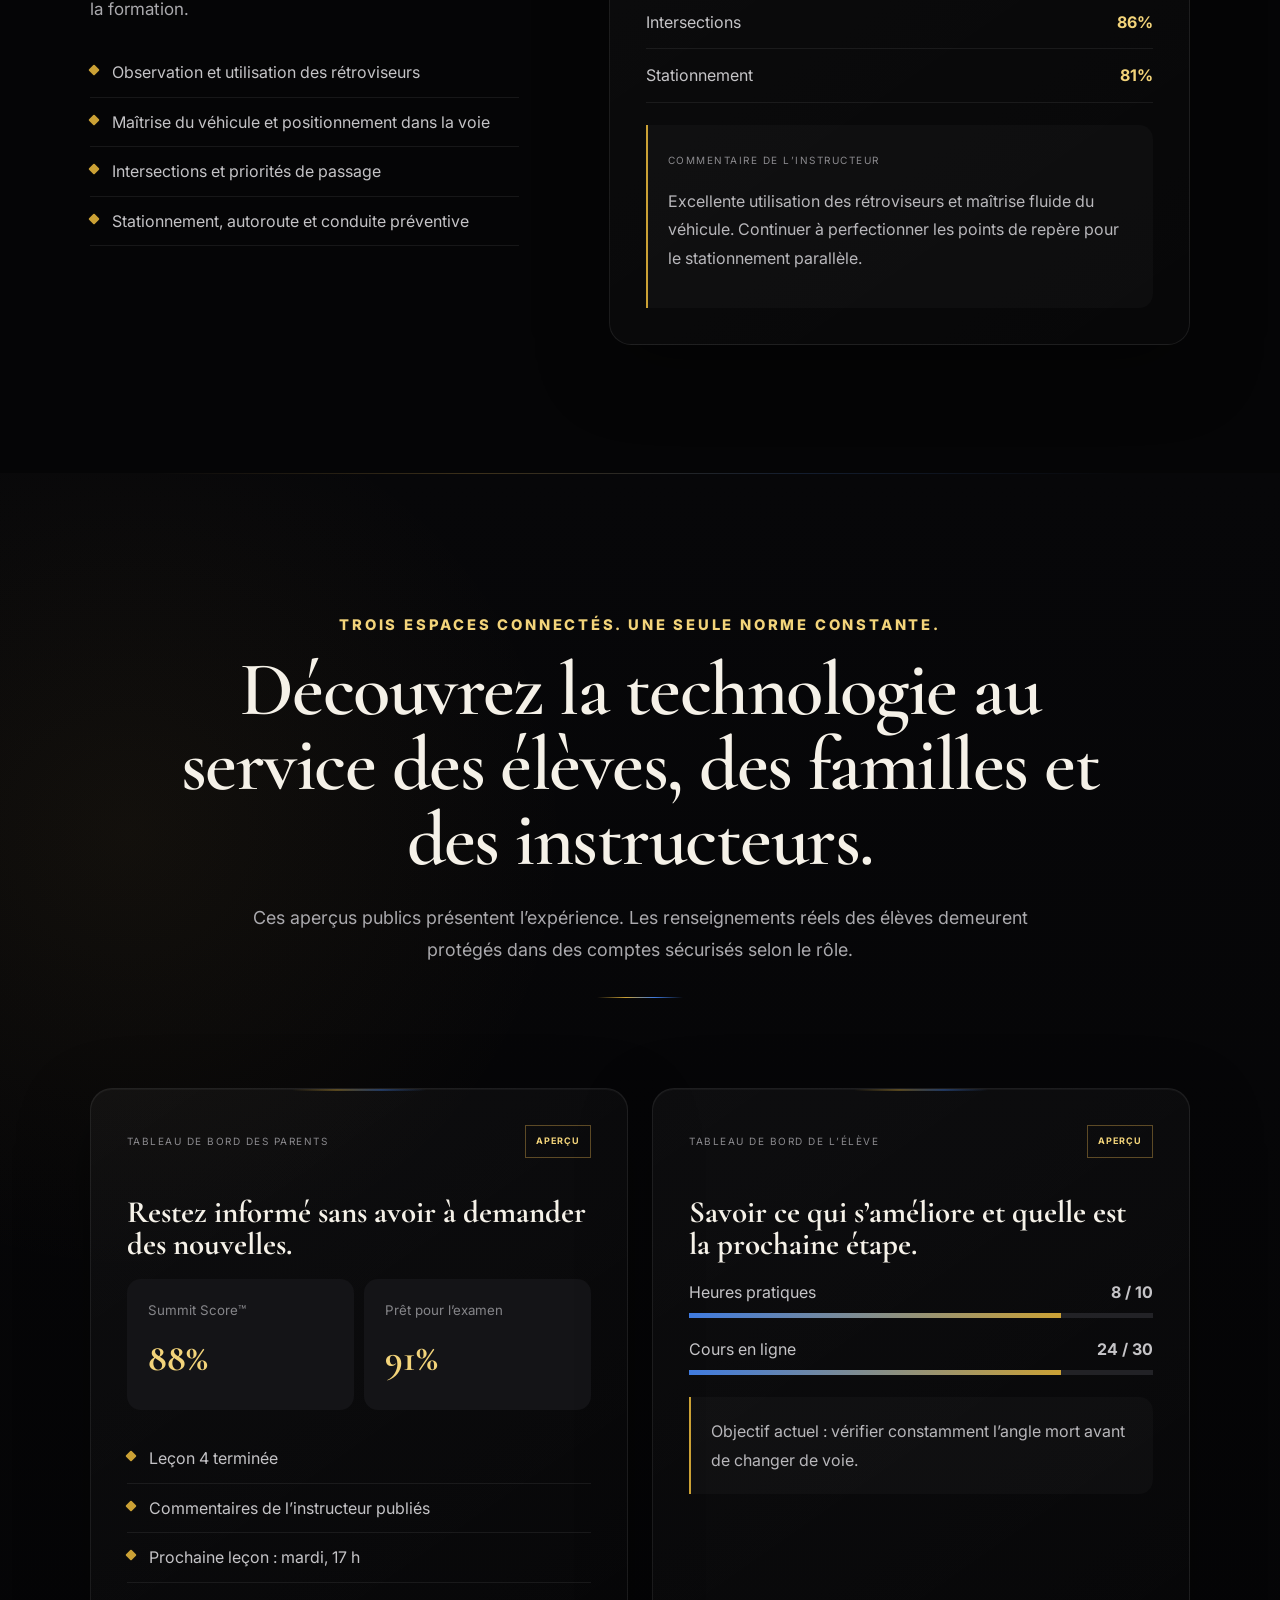
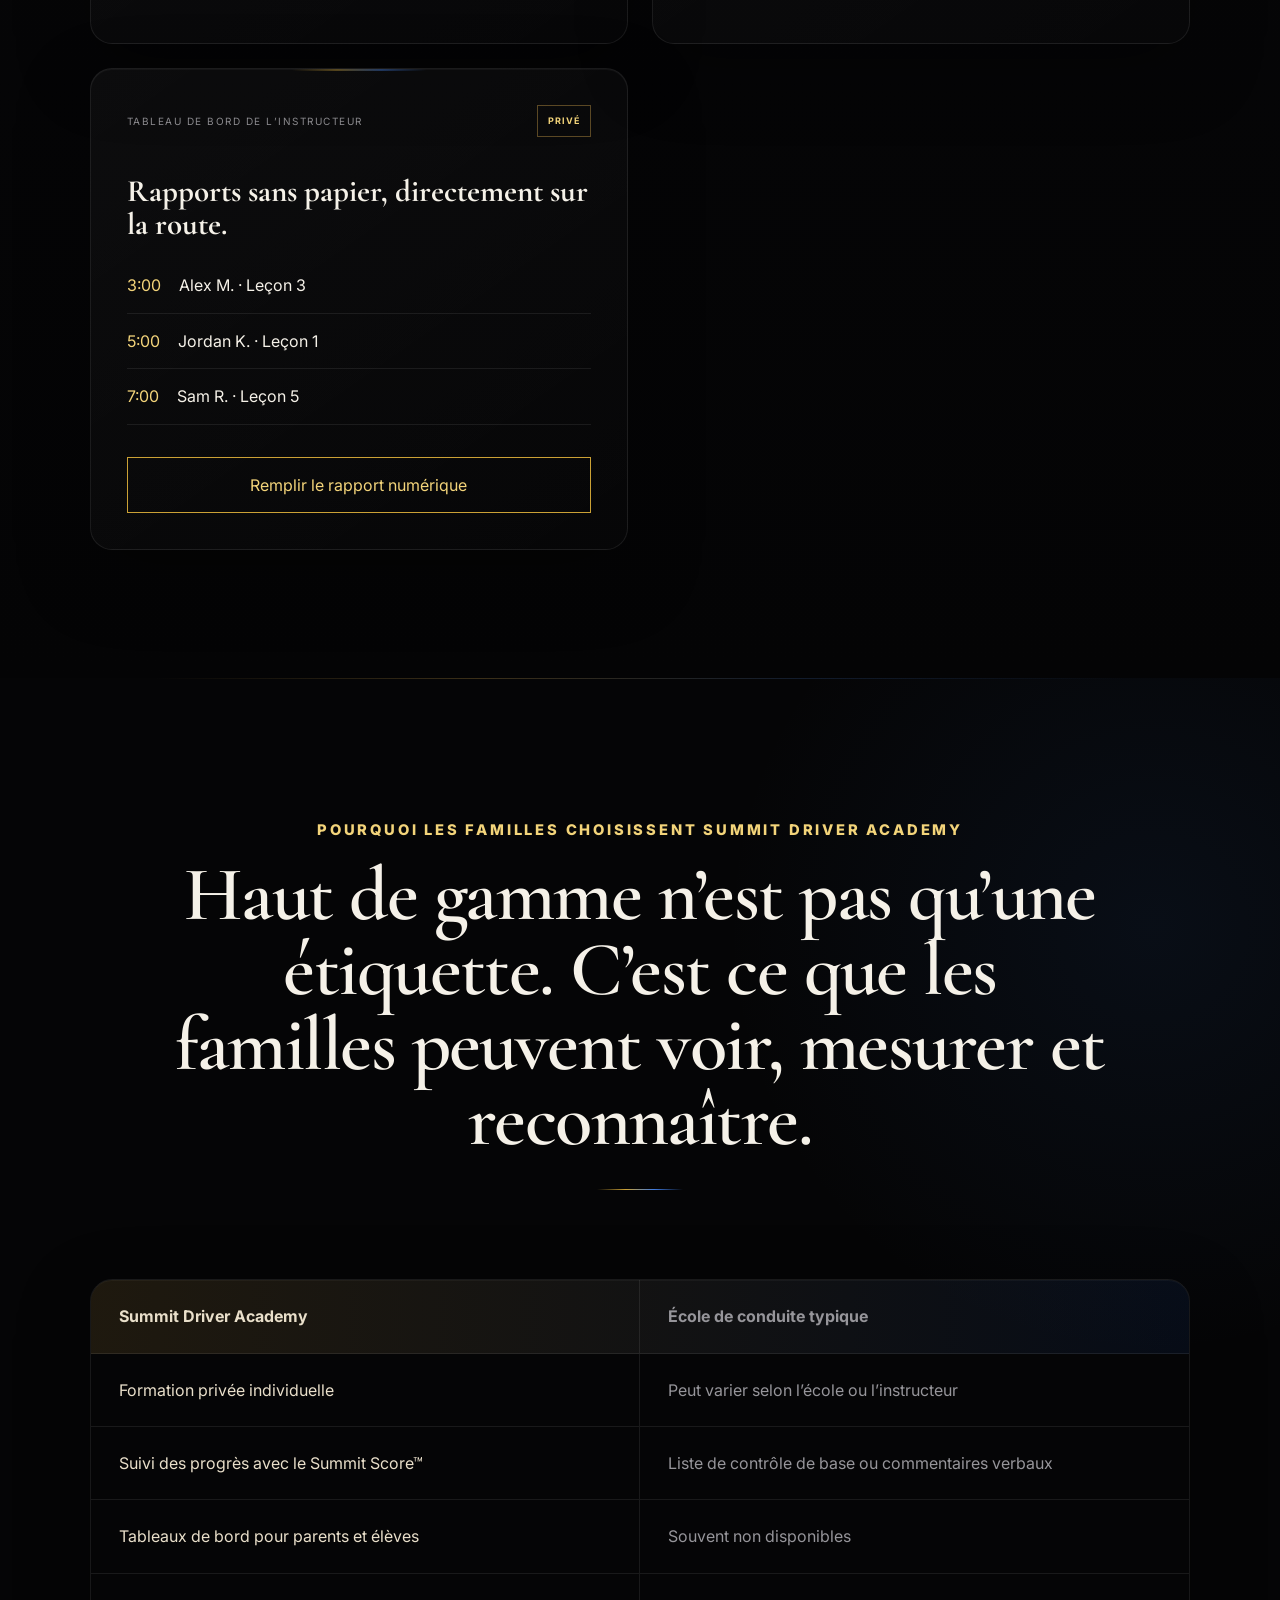
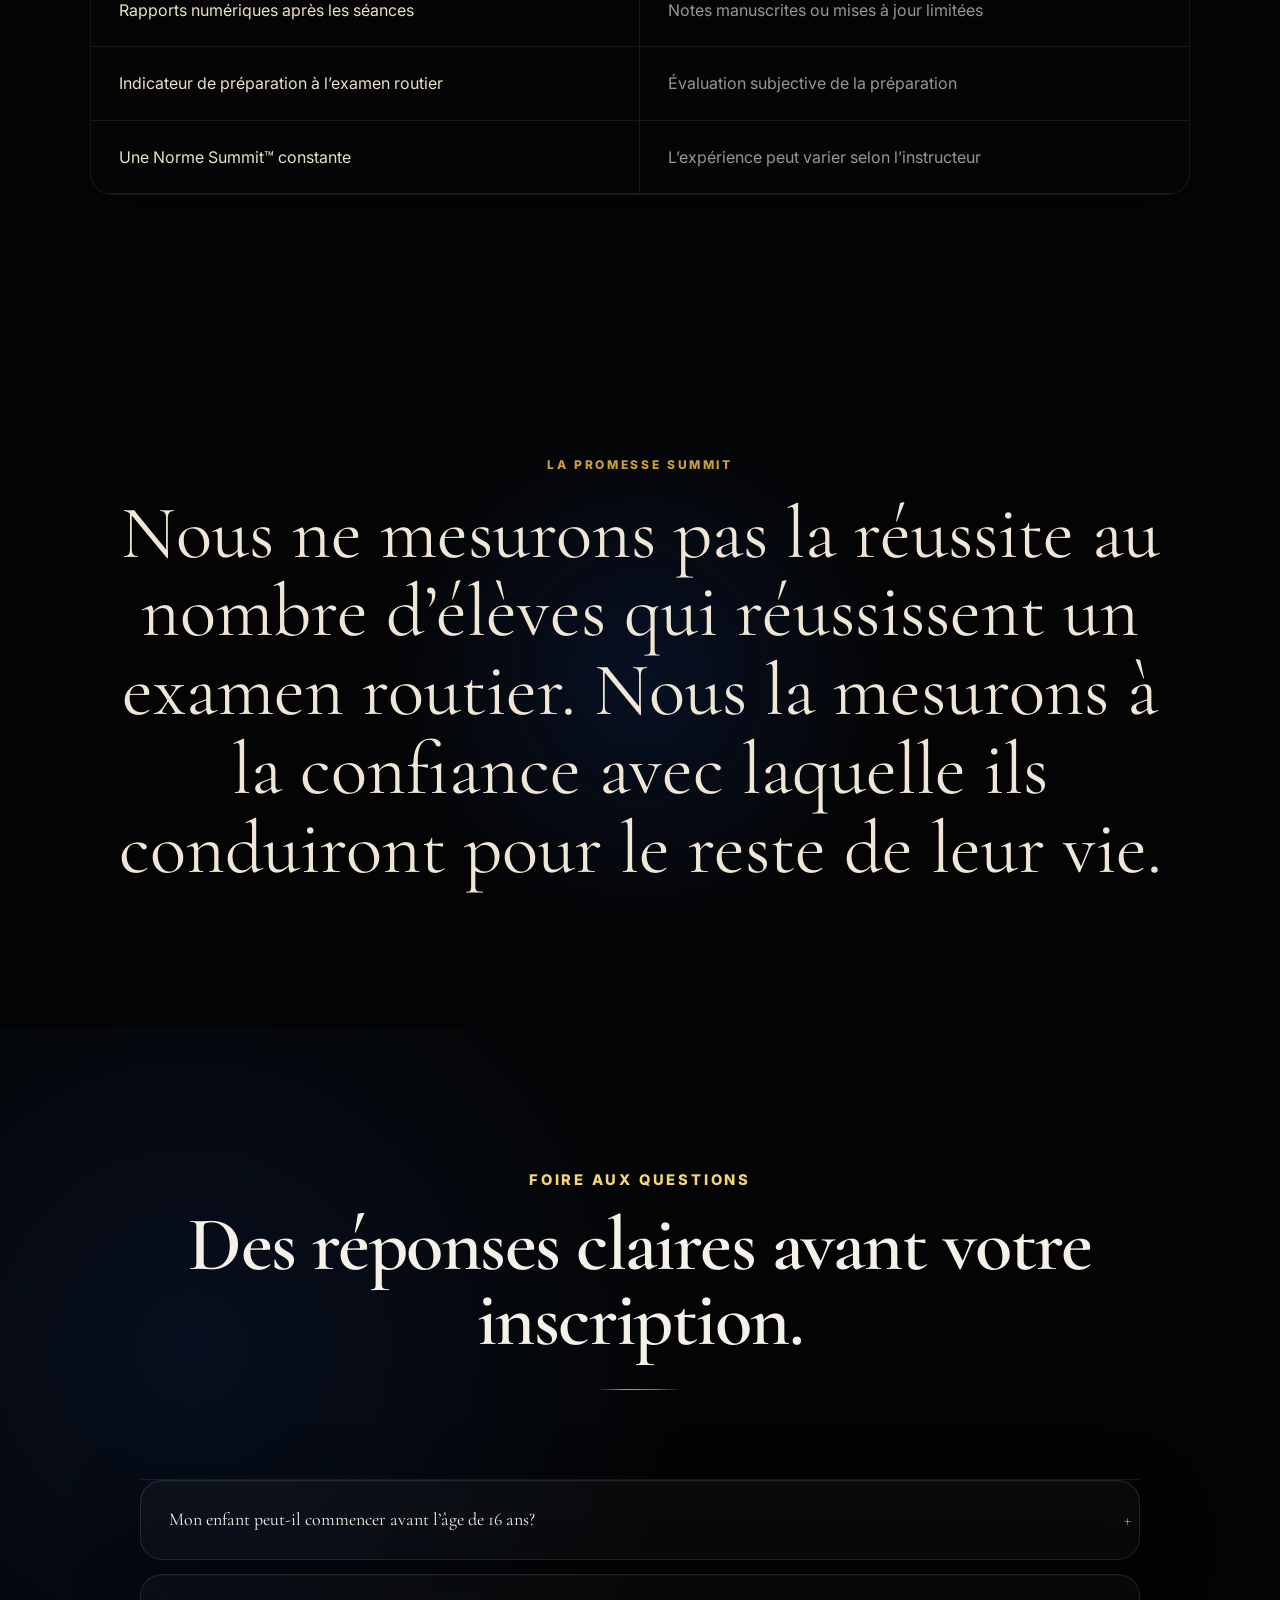
==== commit 26693825: "use brighter logo on French pages" ====
--- a/fr/index.html
+++ b/fr/index.html
@@ -18,7 +18,7 @@
 <div><span>Entreprise locale. Professionnellement motivée.</span><a href="tel:+16138047321">613-804-7321</a><a href="mailto:info@summitdriveracademy.com">info@summitdriveracademy.com</a></div>
 </div>
 <header class="site-header" id="top">
-<a aria-label="Summit Driver Academy home" class="brand" href="#top"><img alt="Summit Driver Academy logo" src="../assets/summit-logo.png" width="1254" height="1254" decoding="async"/></a>
+<a aria-label="Summit Driver Academy home" class="brand" href="#top"><img alt="Summit Driver Academy logo" src="../assets/summit-logo-bright-blue.png" width="1254" height="1254" decoding="async"/></a>
 <div aria-label="Sélecteur de langue" class="language-switch">
 <a href="../index.html" lang="en">EN</a>
 <span aria-hidden="true">|</span>
@@ -45,7 +45,7 @@
 <div class="hero-glow glow-one"></div><div class="hero-glow glow-two"></div><div aria-hidden="true" class="road-lines"></div>
 <div class="hero-content reveal">
 <p class="eyebrow">L’expérience nationale haut de gamme en formation à la conduite</p>
-<img alt="Summit Driver Academy" class="hero-logo" src="../assets/summit-logo.png" width="1254" height="1254" decoding="async"/>
+<img alt="Summit Driver Academy" class="hero-logo" src="../assets/summit-logo-bright-blue.png" width="1254" height="1254" decoding="async"/>
 <div class="launch-badge">Premiers cours — octobre 2026</div>
 <div class="hero-brand-promise">
 <span>Entreprise locale. Professionnellement motivée.</span>
@@ -234,7 +234,7 @@
 <a class="mobile-primary" href="#contact"><span>Préinscription sans paiement</span><strong>Réserver une place</strong></a>
 </nav>
 <footer>
-<img alt="Summit Driver Academy" src="../assets/summit-logo.png" width="1254" height="1254" decoding="async"/>
+<img alt="Summit Driver Academy" src="../assets/summit-logo-bright-blue.png" width="1254" height="1254" decoding="async"/>
 <div><p>La confiance au volant, au plus haut niveau.</p><small>© <span id="year"></span> Summit Driver Academy Inc. Société constituée en Ontario. Au service de Russell, Embrun, Casselman, Ottawa et des collectivités environnantes.</small></div>
 <nav aria-label="Footer navigation" class="footer-links"><a href="#path">Programme</a><a href="#families">Pourquoi Summit</a><a href="#team">Équipe</a><a href="#faq">FAQ</a><a href="#contact">Contact</a></nav>
 </footer>
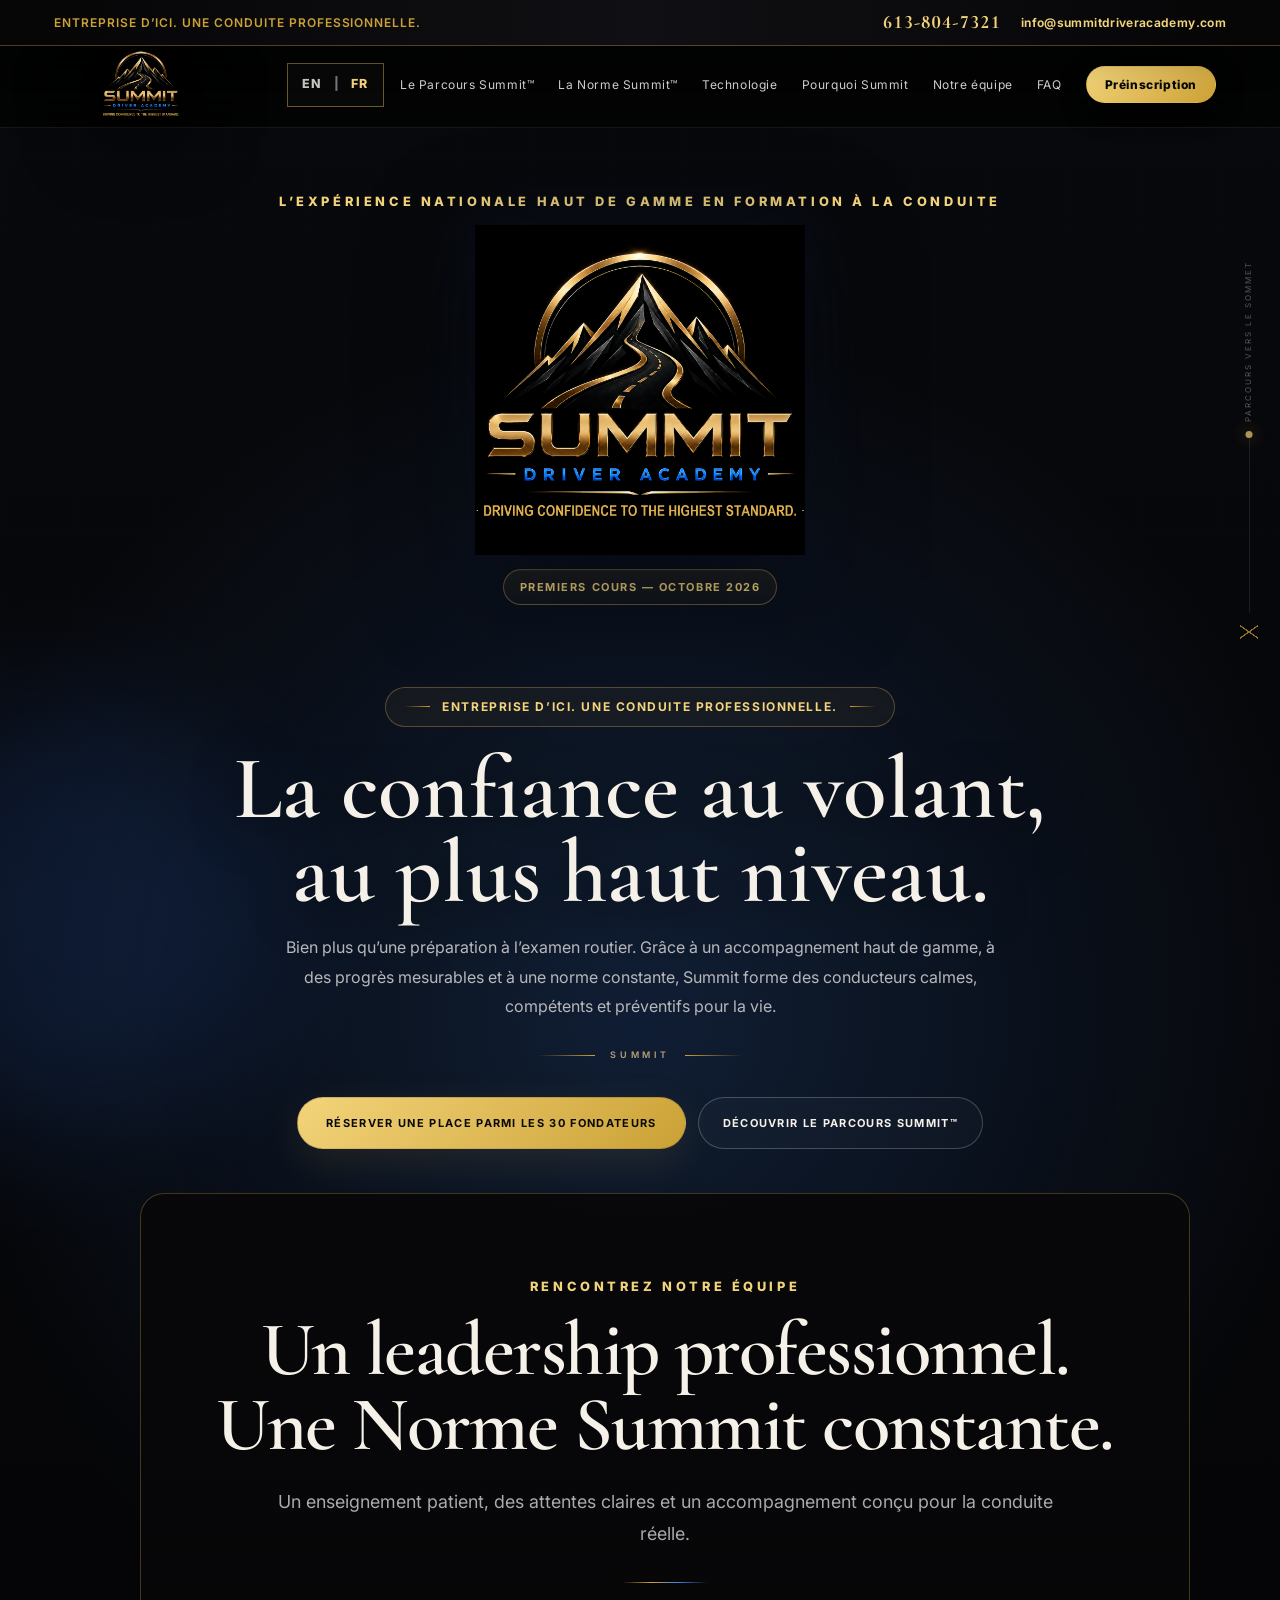
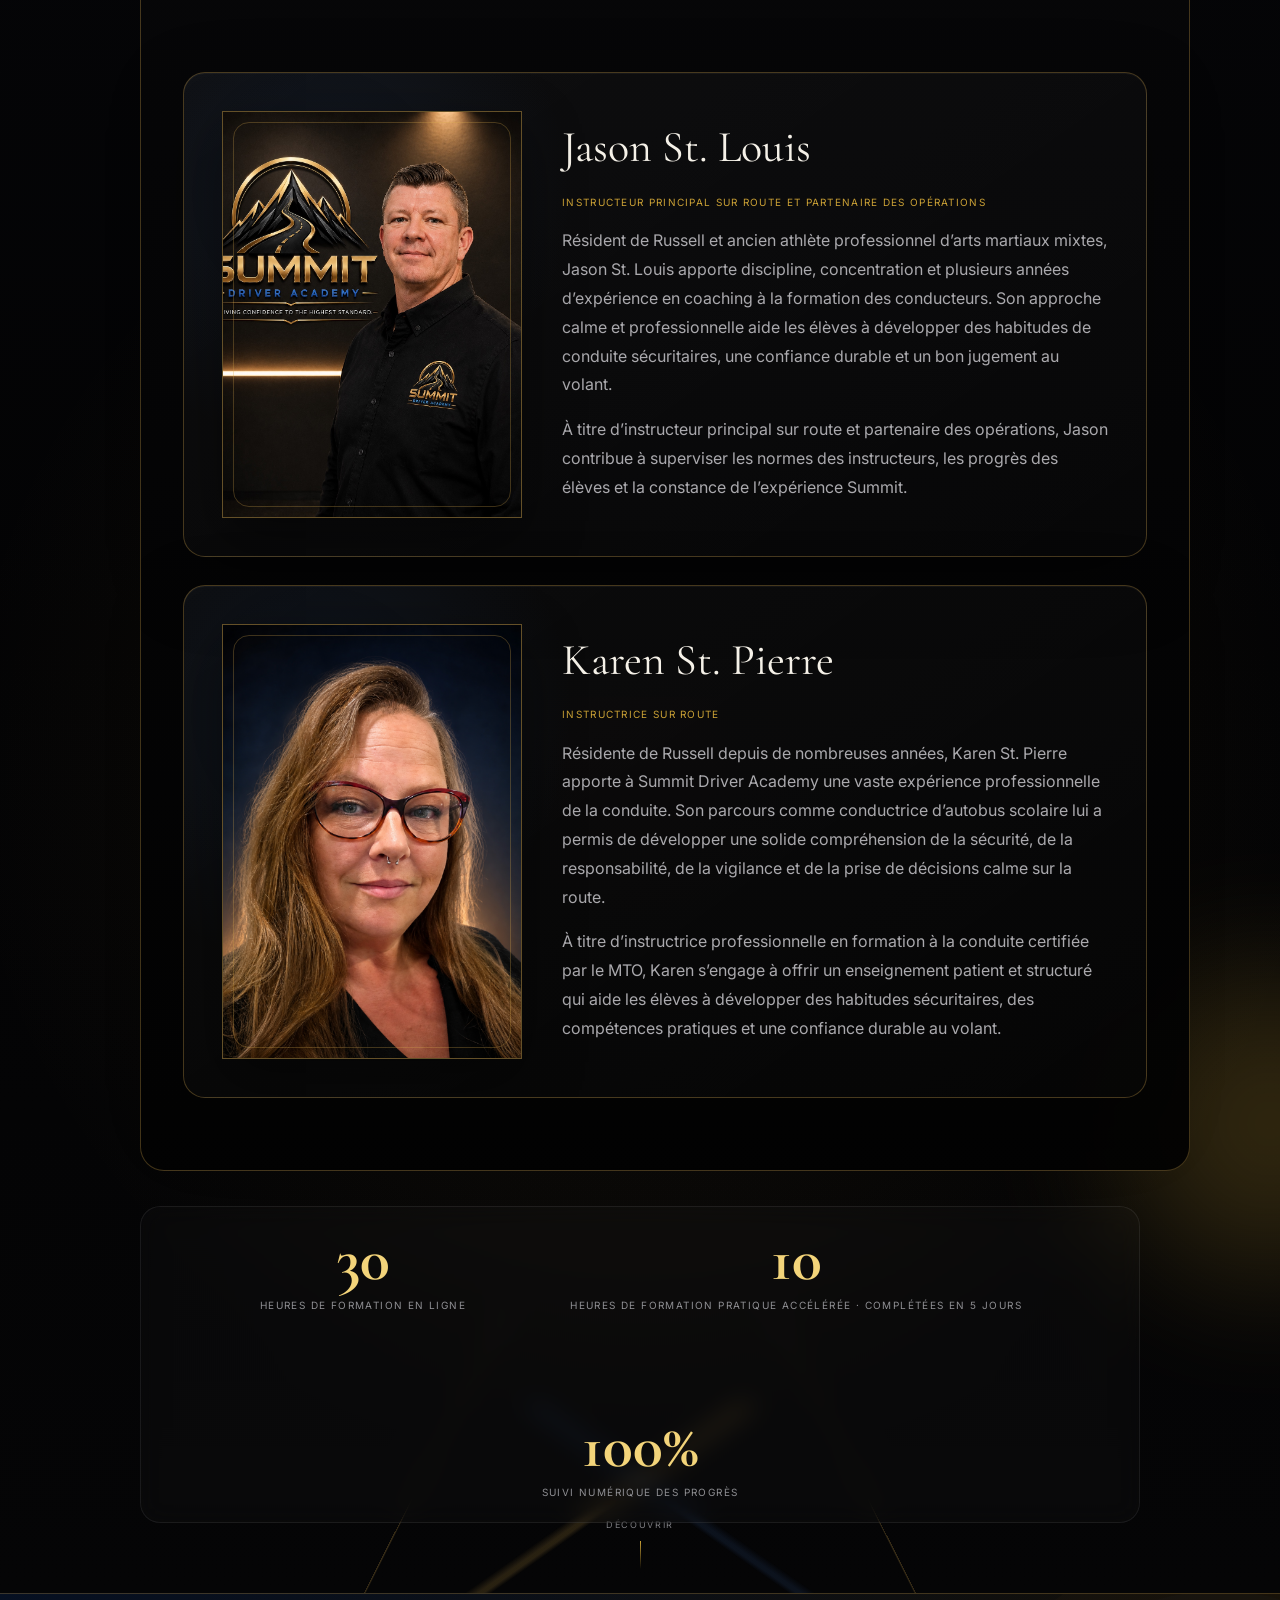
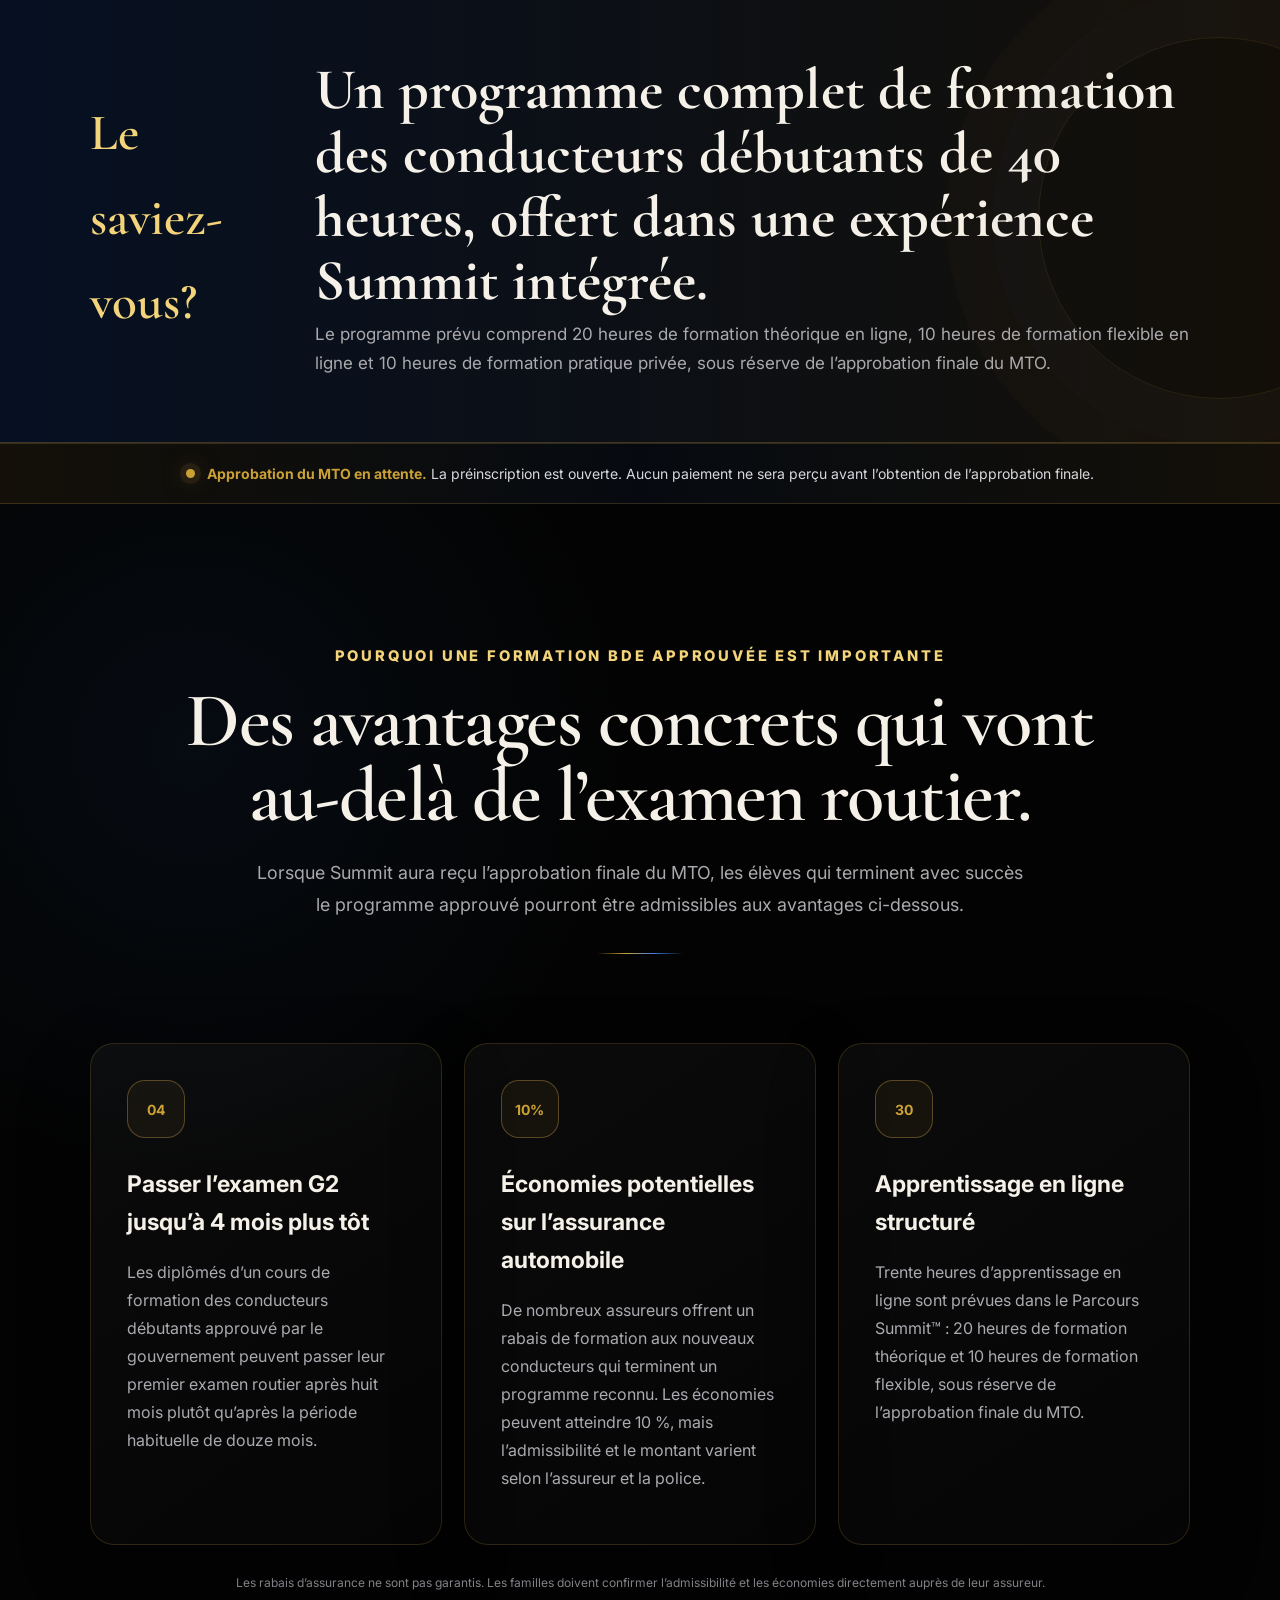
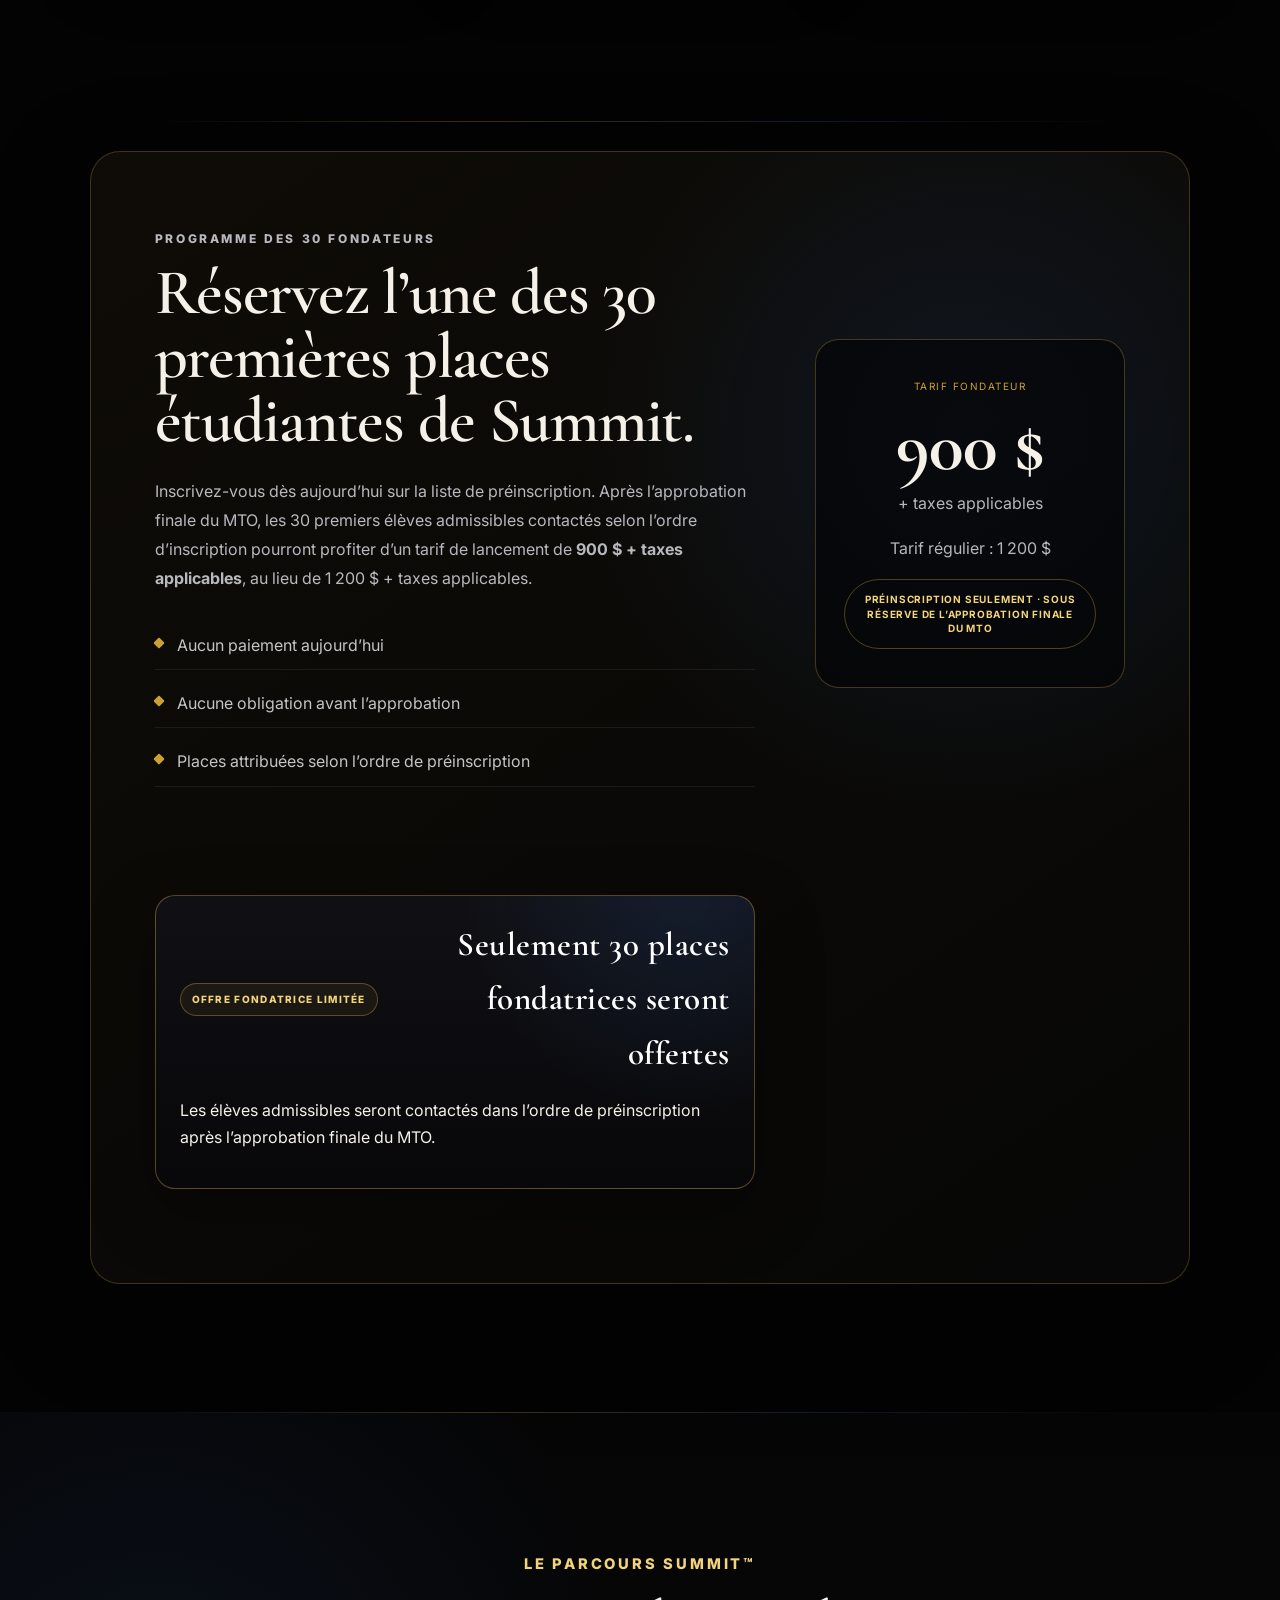
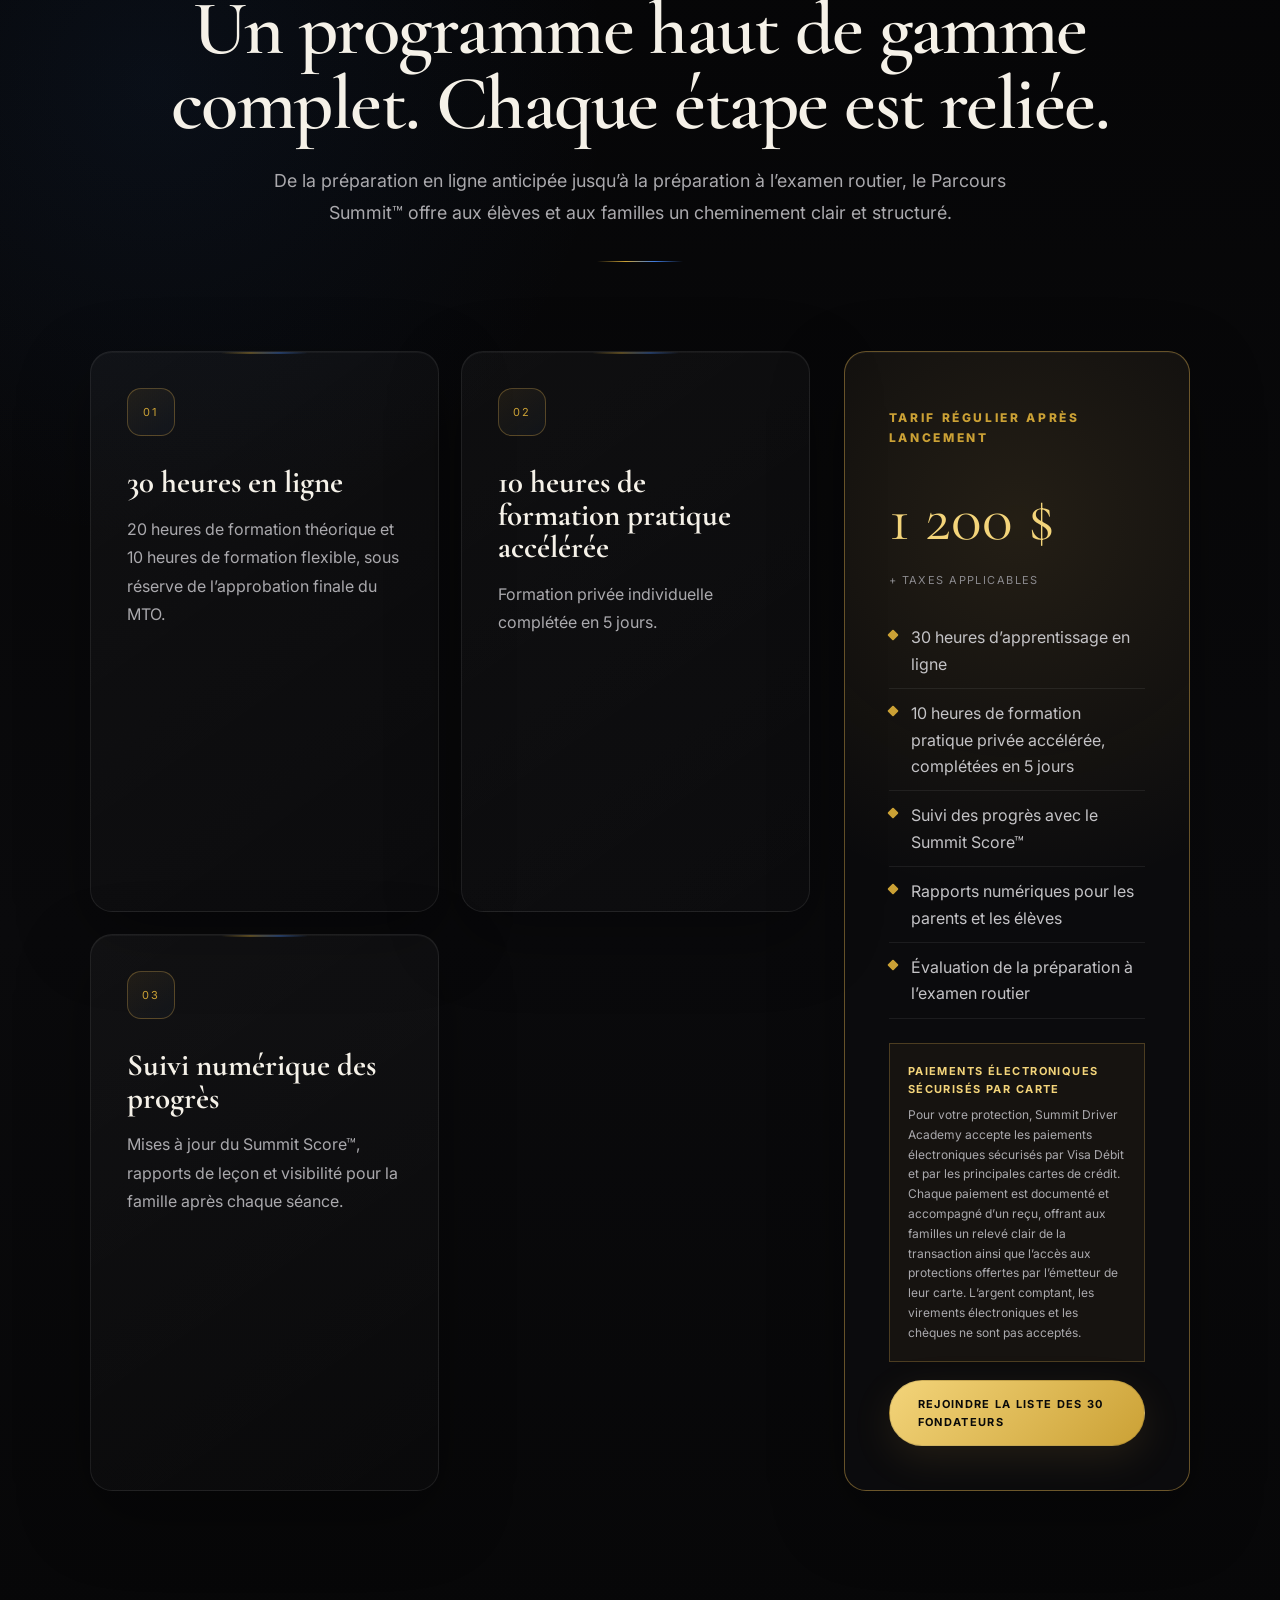
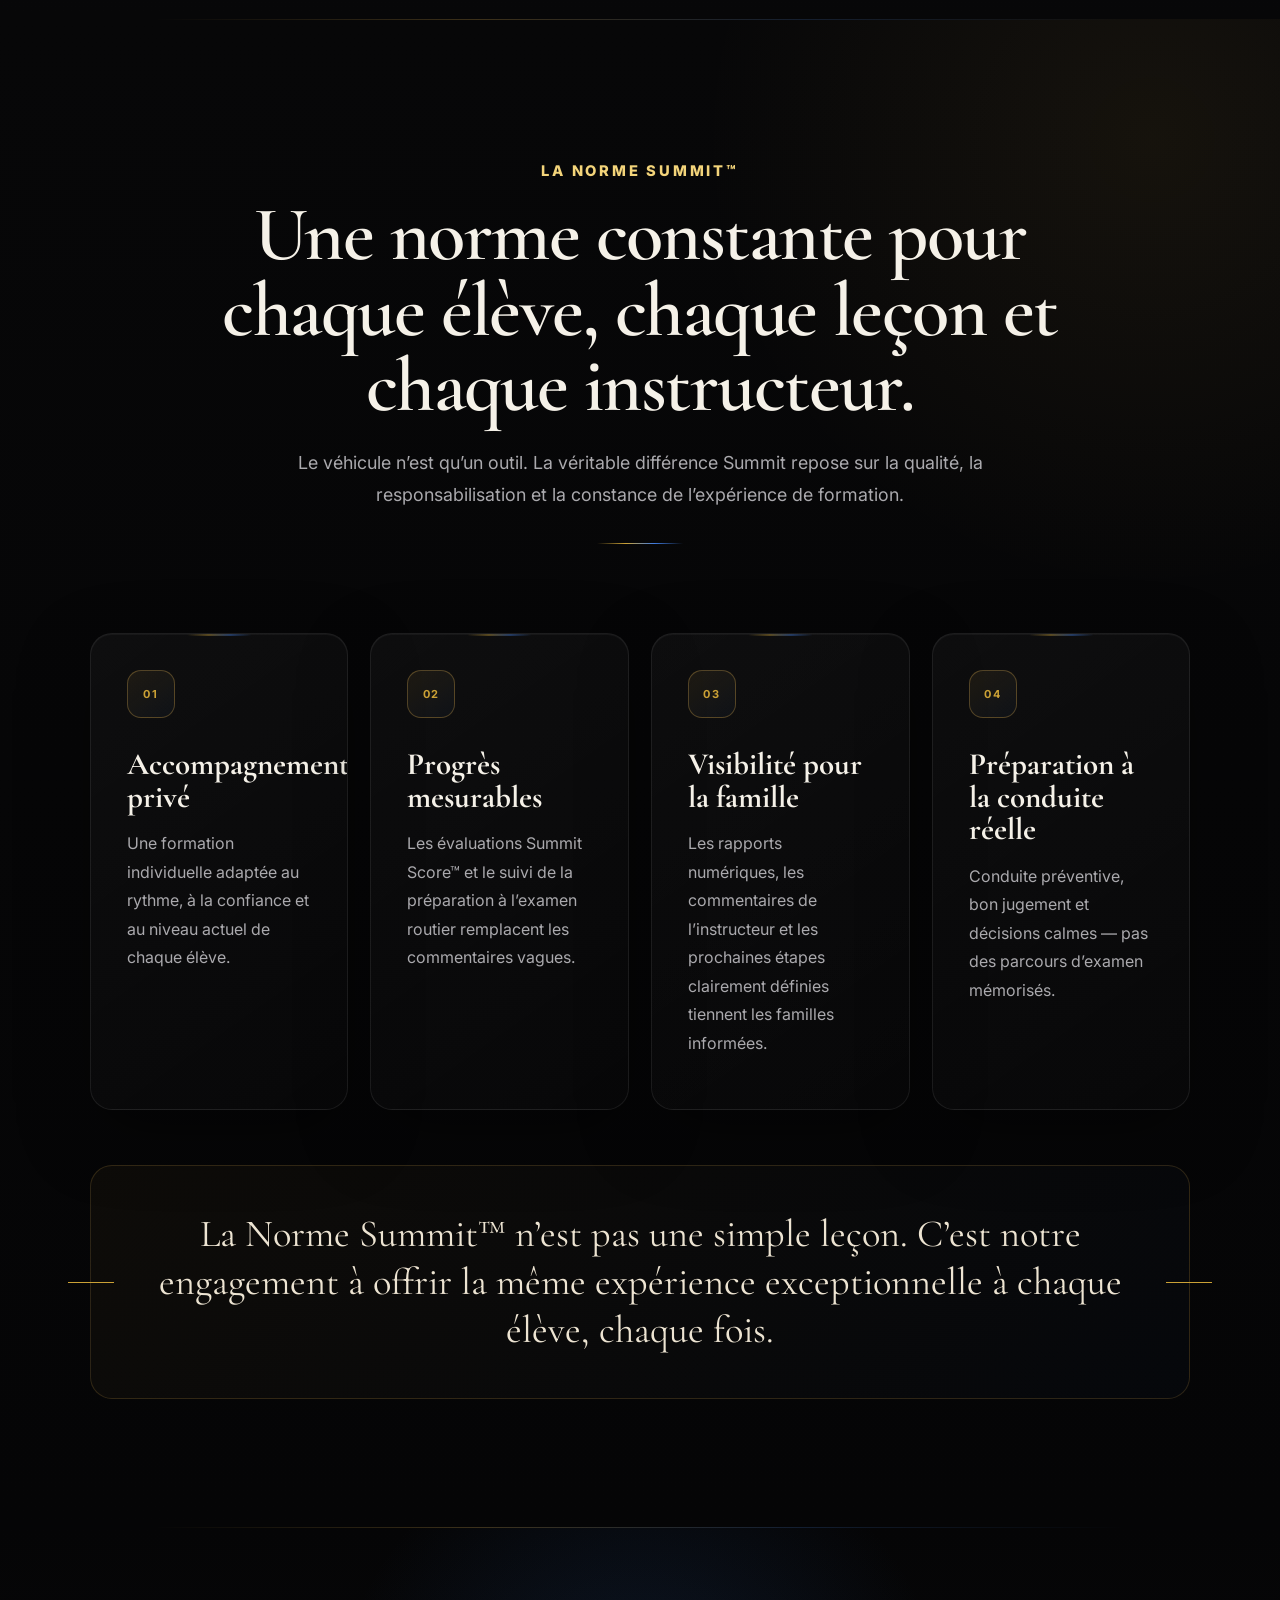
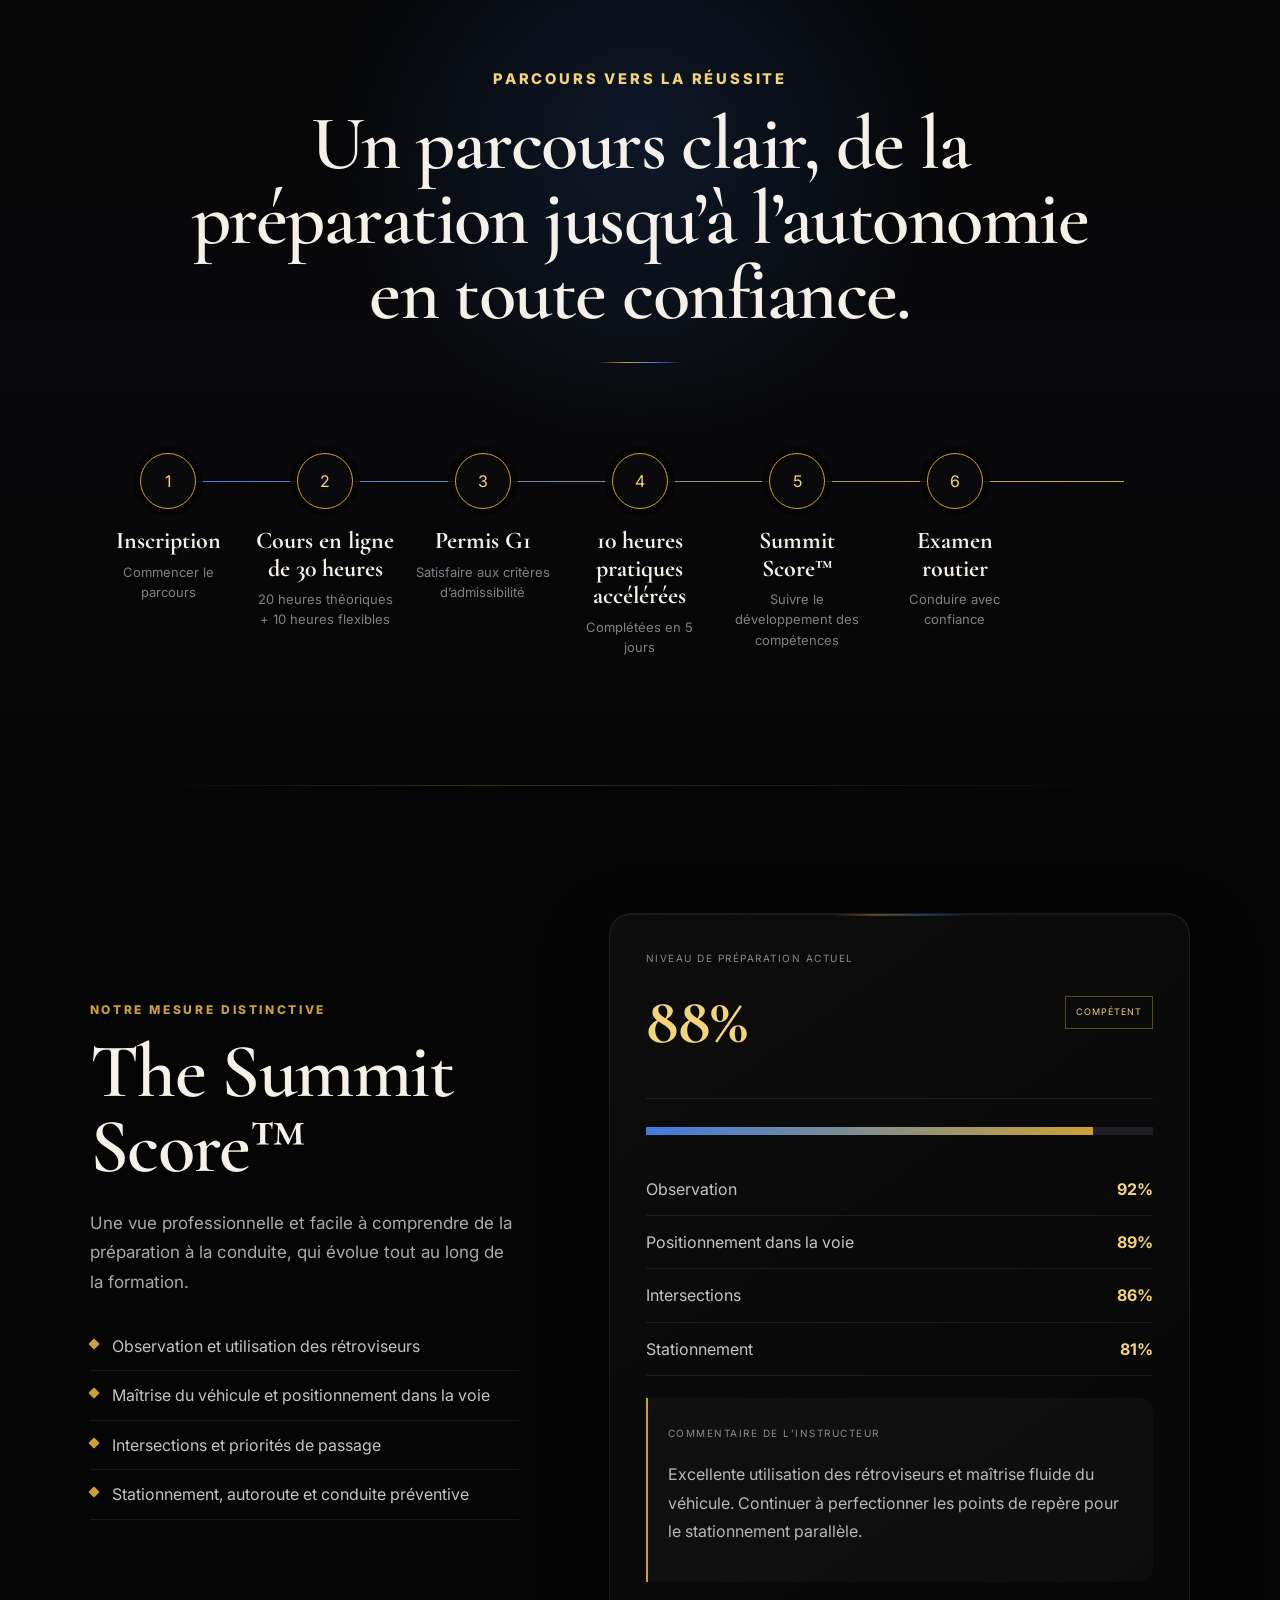
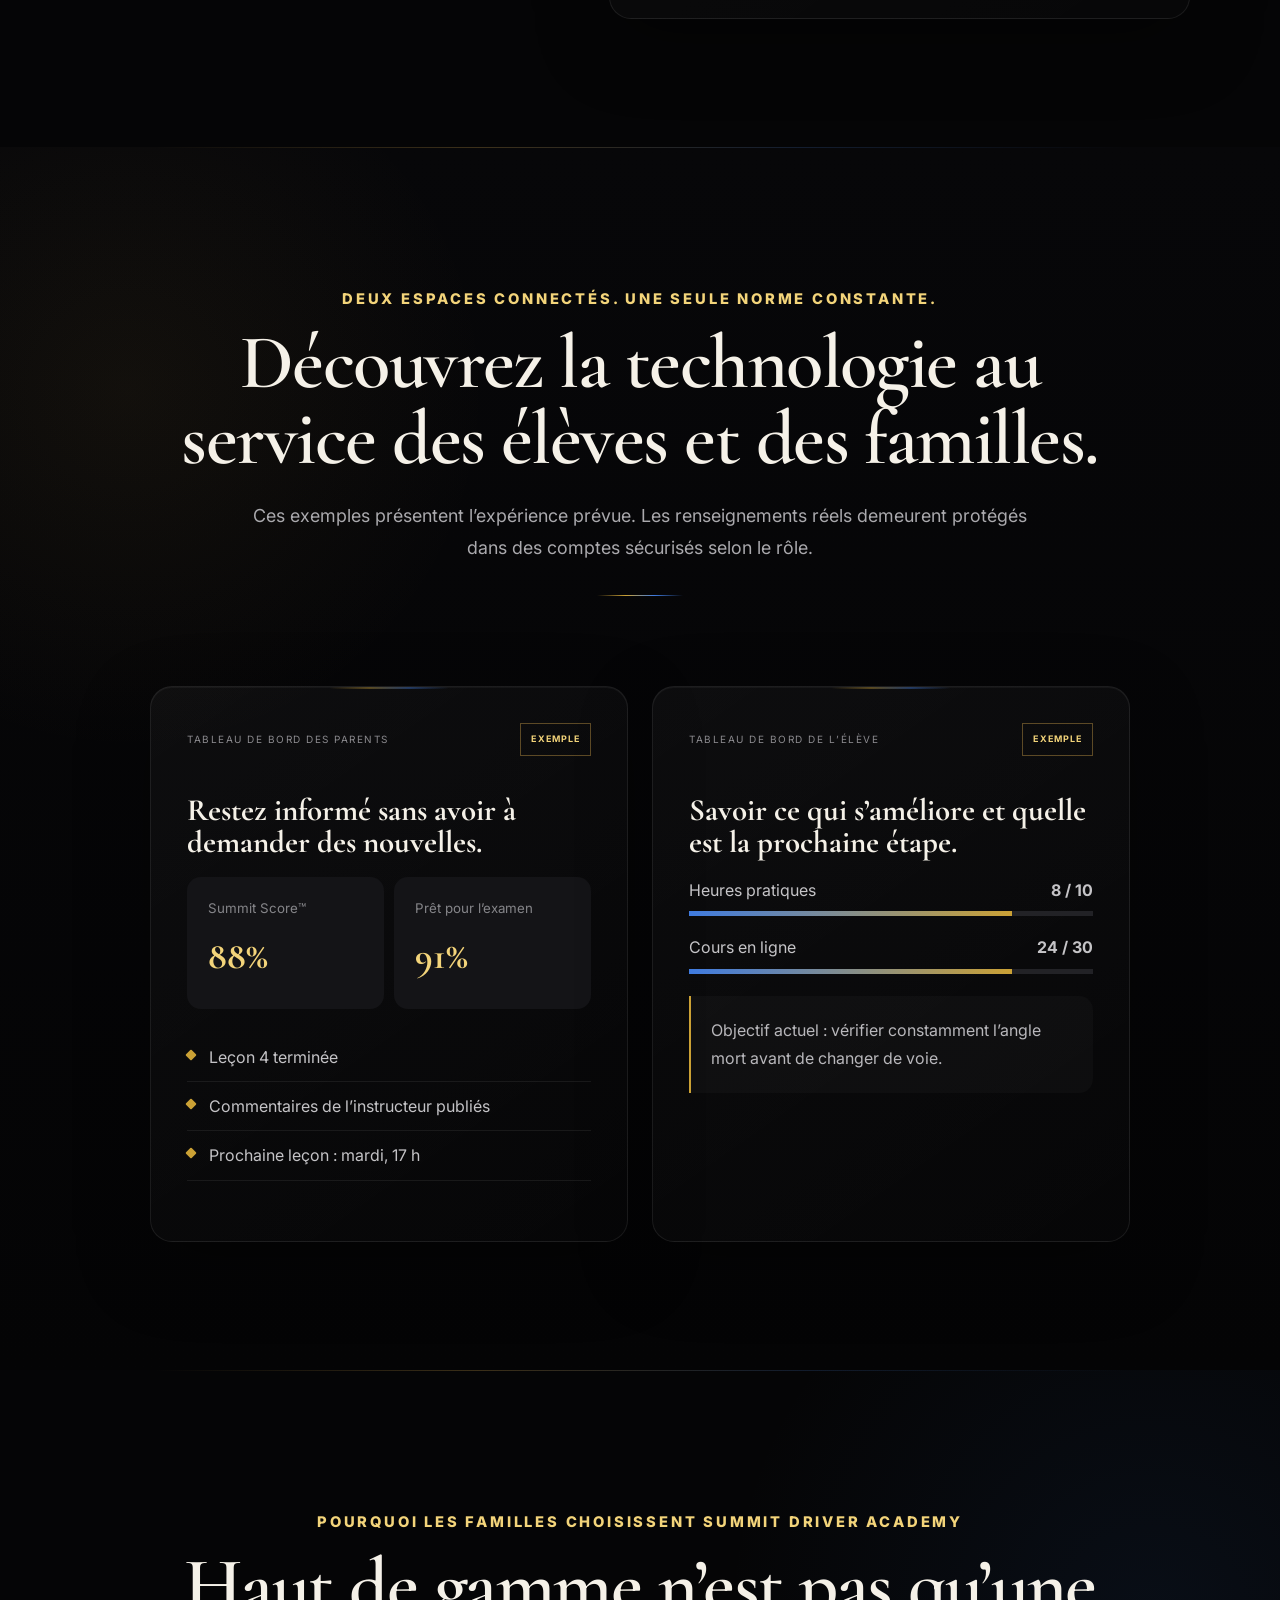
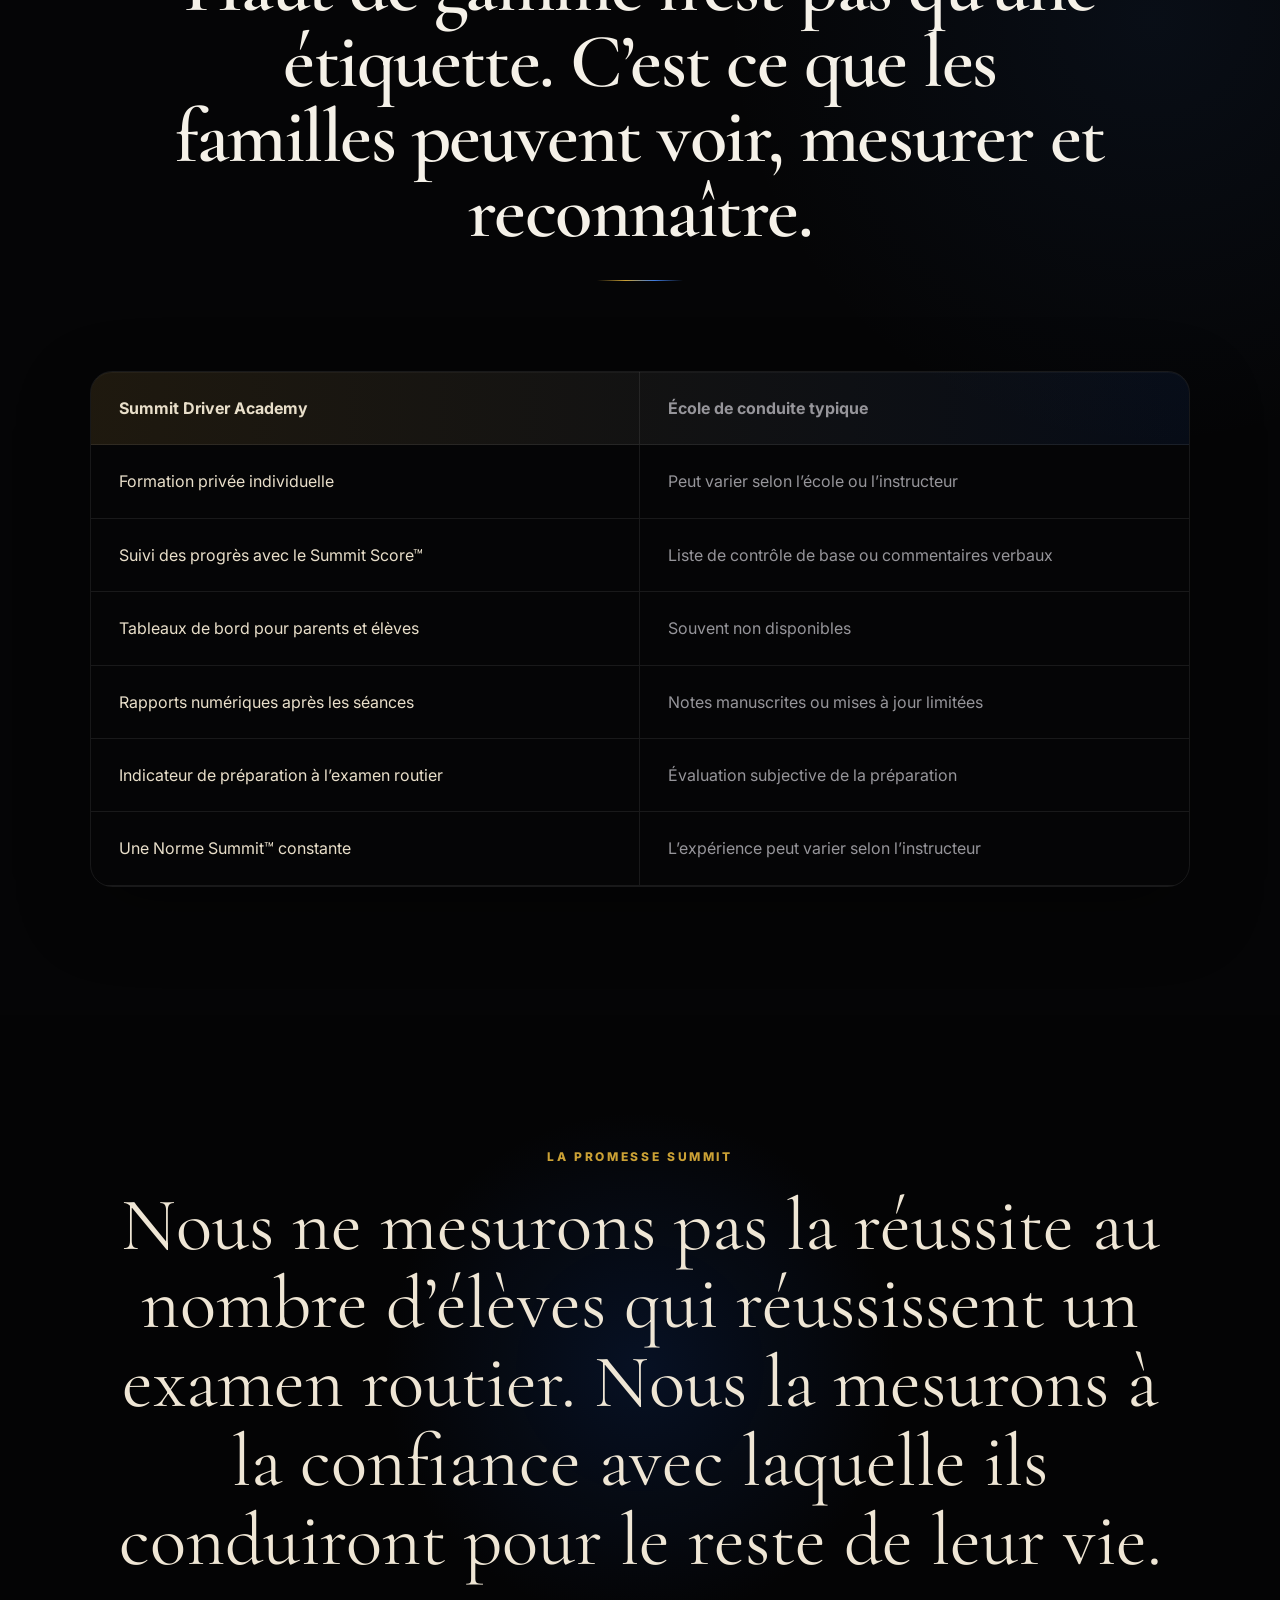
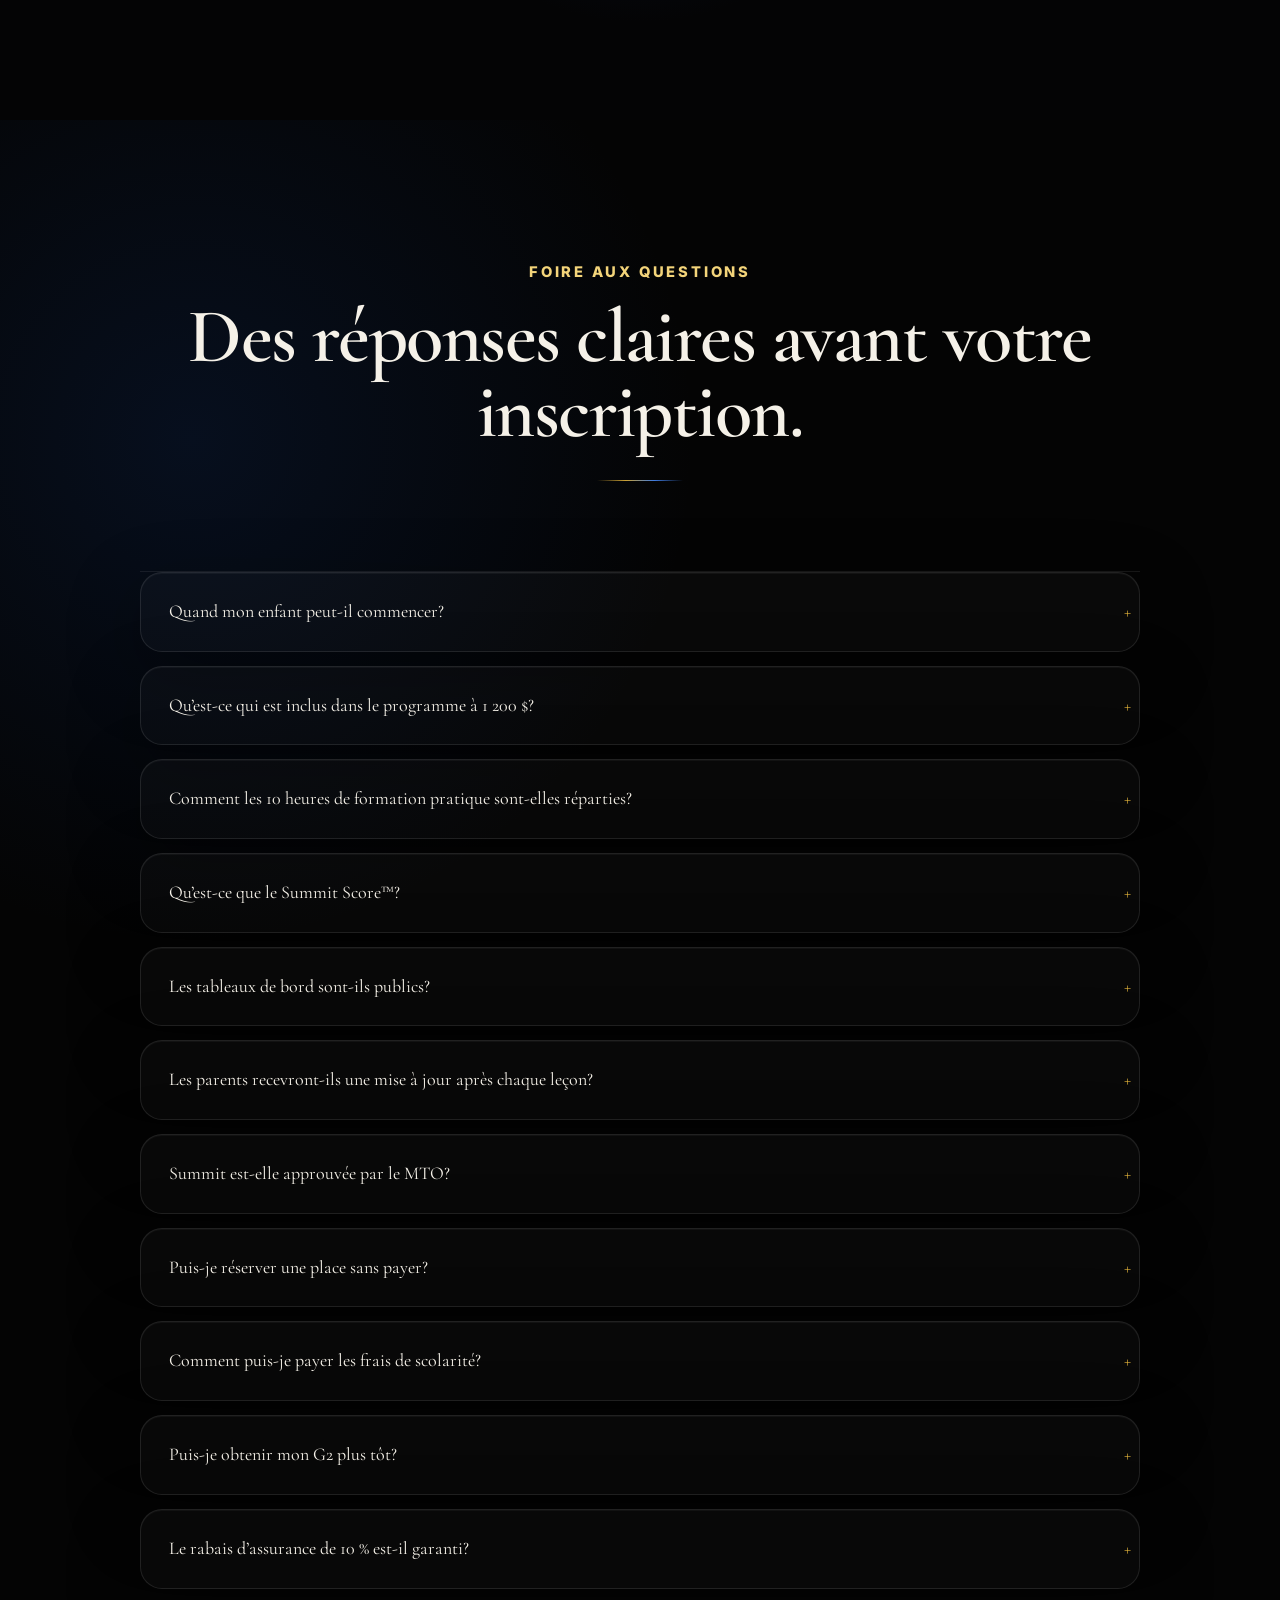
==== commit a7caad72: "publish approved French website" ====
--- a/fr/index.html
+++ b/fr/index.html
@@ -5,8 +5,26 @@
 <meta charset="utf-8"/>
 <meta content="width=device-width, initial-scale=1" name="viewport"/>
 <meta content="Summit Driver Academy Inc. — formation bilingue haut de gamme à Russell, Embrun, Casselman et Ottawa. Préinscription sans paiement ouverte pendant l’attente de l’approbation du MTO." name="description"/>
+<meta name="keywords" content="école de conduite Russell Ontario, école de conduite Embrun, cours de conduite Casselman, cours de conduite Limoges, cours de conduite Vars, école de conduite bilingue Ottawa, formation des nouveaux conducteurs, leçons privées en voiture, formation accélérée en voiture, préparation examen G2"/>
+<meta name="robots" content="index,follow,max-image-preview:large"/>
 <meta content="#050505" name="theme-color"/>
 <title>Summit Driver Academy | L’expérience nationale haut de gamme en formation à la conduite</title>
+<link rel="canonical" href="https://summitdriveracademy.com/fr/"/>
+<link rel="alternate" hreflang="en-CA" href="https://summitdriveracademy.com/"/>
+<link rel="alternate" hreflang="fr-CA" href="https://summitdriveracademy.com/fr/"/>
+<link rel="alternate" hreflang="x-default" href="https://summitdriveracademy.com/"/>
+<meta property="og:type" content="website"/>
+<meta property="og:locale" content="fr_CA"/>
+<meta property="og:locale:alternate" content="en_CA"/>
+<meta property="og:site_name" content="Summit Driver Academy"/>
+<meta property="og:title" content="Summit Driver Academy | Formation bilingue haut de gamme"/>
+<meta property="og:description" content="Formation bilingue haut de gamme à Russell, Embrun, Casselman, Limoges, Vars, Ottawa et dans les collectivités environnantes."/>
+<meta property="og:url" content="https://summitdriveracademy.com/fr/"/>
+<meta property="og:image" content="https://summitdriveracademy.com/assets/summit-logo-legible-gold.png"/>
+<meta name="twitter:card" content="summary_large_image"/>
+<script type="application/ld+json">
+{"@context":"https://schema.org","@type":"LocalBusiness","name":"Summit Driver Academy Inc.","url":"https://summitdriveracademy.com/fr/","logo":"https://summitdriveracademy.com/assets/summit-logo-legible-gold.png","image":"https://summitdriveracademy.com/assets/summit-logo-legible-gold.png","telephone":"+1-613-804-7321","email":"info@summitdriveracademy.com","description":"Formation bilingue haut de gamme et leçons privées en voiture. La préinscription sans paiement est ouverte pendant l’attente de l’approbation finale du MTO.","priceRange":"$$$","areaServed":[{"@type":"City","name":"Russell, Ontario"},{"@type":"City","name":"Embrun, Ontario"},{"@type":"City","name":"Casselman, Ontario"},{"@type":"City","name":"Limoges, Ontario"},{"@type":"City","name":"Vars, Ontario"},{"@type":"City","name":"Ottawa, Ontario"}],"openingHoursSpecification":[{"@type":"OpeningHoursSpecification","dayOfWeek":["Monday","Tuesday","Wednesday","Thursday","Friday"],"opens":"09:00","closes":"21:00"}]}
+</script>
 <link href="https://fonts.googleapis.com" rel="preconnect"/>
 <link crossorigin="" href="https://fonts.gstatic.com" rel="preconnect"/>
 <link href="https://fonts.googleapis.com/css2?family=Cormorant+Garamond:wght@500;600;700&amp;family=Inter:wght@400;500;600;700&amp;display=swap" rel="stylesheet"/>
@@ -15,10 +33,10 @@
 <body>
 <a class="skip-link" href="#main">Aller au contenu</a>
 <div class="contact-strip">
-<div><span>Entreprise locale. Professionnellement motivée.</span><a href="tel:+16138047321">613-804-7321</a><a href="mailto:info@summitdriveracademy.com">info@summitdriveracademy.com</a></div>
+<div><span>Entreprise d’ici. Une conduite professionnelle.</span><a href="tel:+16138047321">613-804-7321</a><a href="mailto:info@summitdriveracademy.com">info@summitdriveracademy.com</a></div>
 </div>
 <header class="site-header" id="top">
-<a aria-label="Summit Driver Academy home" class="brand" href="#top"><img alt="Summit Driver Academy logo" src="../assets/summit-logo-bright-blue.png" width="1254" height="1254" decoding="async"/></a>
+<a aria-label="Summit Driver Academy home" class="brand" href="#top"><img alt="Summit Driver Academy logo" src="../assets/summit-logo-legible-gold.png" width="1254" height="1254" decoding="async"/></a>
 <div aria-label="Sélecteur de langue" class="language-switch">
 <a href="../index.html" lang="en">EN</a>
 <span aria-hidden="true">|</span>
@@ -45,23 +63,23 @@
 <div class="hero-glow glow-one"></div><div class="hero-glow glow-two"></div><div aria-hidden="true" class="road-lines"></div>
 <div class="hero-content reveal">
 <p class="eyebrow">L’expérience nationale haut de gamme en formation à la conduite</p>
-<img alt="Summit Driver Academy" class="hero-logo" src="../assets/summit-logo-bright-blue.png" width="1254" height="1254" decoding="async"/>
+<img alt="Summit Driver Academy" class="hero-logo" src="../assets/summit-logo-legible-gold.png" width="1254" height="1254" decoding="async"/>
 <div class="launch-badge">Premiers cours — octobre 2026</div>
 <div class="hero-brand-promise">
-<span>Entreprise locale. Professionnellement motivée.</span>
+<span>Entreprise d’ici. Une conduite professionnelle.</span>
 </div>
 <h1 id="hero-title">La confiance au volant, au plus haut niveau.</h1>
 <p class="hero-copy">Bien plus qu’une préparation à l’examen routier. Grâce à un accompagnement haut de gamme, à des progrès mesurables et à une norme constante, Summit forme des conducteurs calmes, compétents et préventifs pour la vie.</p>
 <div aria-hidden="true" class="hero-signature"><span></span><b>SUMMIT</b><span></span></div>
 <div class="hero-actions">
-<a class="button button-primary" href="#contact">Réserver une place fondatrice</a>
+<a class="button button-primary" href="#contact">Réserver une place parmi les 30 fondateurs</a>
 <a class="button button-secondary" href="#path">Découvrir le Parcours Summit™</a>
 </div>
 <section class="section team-section" id="team">
 <div class="section-heading reveal"><p class="eyebrow">Rencontrez notre équipe</p><h2>Un leadership professionnel. Une Norme Summit constante.</h2><p>Un enseignement patient, des attentes claires et un accompagnement conçu pour la conduite réelle.</p></div>
 <div class="team-grid">
 <article class="team-card reveal"><div class="team-photo"><img loading="lazy" decoding="async" width="1149" height="1369" alt="Jason St. Louis, instructeur principal sur route et partenaire des opérations chez Summit Driver Academy" src="../assets/jason-st-louis-headshot.jpeg"/></div><div><p class="team-name">Jason St. Louis</p><p class="team-title">Instructeur principal sur route et partenaire des opérations</p><p>Résident de Russell et ancien athlète professionnel d’arts martiaux mixtes, Jason St. Louis apporte discipline, concentration et plusieurs années d’expérience en coaching à la formation des conducteurs. Son approche calme et professionnelle aide les élèves à développer des habitudes de conduite sécuritaires, une confiance durable et un bon jugement au volant.</p><p>À titre d’instructeur principal sur route et partenaire des opérations, Jason contribue à superviser les normes des instructeurs, les progrès des élèves et la constance de l’expérience Summit.</p></div></article>
-<article class="team-card reveal"><div class="team-photo"><img loading="lazy" decoding="async" width="1122" height="1402" alt="Karen St. Pierre, instructrice sur route à Summit Driver Academy" src="../assets/karen-st-pierre-headshot.png?v=2"/></div><div><p class="team-name">Karen St. Pierre</p><p class="team-title">Instructrice sur route</p><p>Résidente de Russell depuis de nombreuses années, Karen St. Pierre apporte à Summit Driver Academy une vaste expérience professionnelle de la conduite. Son parcours comme conductrice d’autobus scolaire lui a permis de développer une solide compréhension de la sécurité, de la responsabilité, de la vigilance et de la prise de décisions calme sur la route.</p><p>À titre d’instructrice professionnelle en formation à la conduite certifiée par le MTO, Karen s’engage à offrir un enseignement patient et structuré qui aide les élèves à développer des habitudes sécuritaires, des compétences pratiques et une confiance durable au volant.</p></div></article>
+<article class="team-card reveal"><div class="team-photo"><img loading="lazy" decoding="async" width="1122" height="1402" alt="Karen St. Pierre, instructrice sur route à Summit Driver Academy" src="../assets/karen-st-pierre-headshot.png?v=3"/></div><div><p class="team-name">Karen St. Pierre</p><p class="team-title">Instructrice sur route</p><p>Résidente de Russell depuis de nombreuses années, Karen St. Pierre apporte à Summit Driver Academy une vaste expérience professionnelle de la conduite. Son parcours comme conductrice d’autobus scolaire lui a permis de développer une solide compréhension de la sécurité, de la responsabilité, de la vigilance et de la prise de décisions calme sur la route.</p><p>À titre d’instructrice professionnelle en formation à la conduite certifiée par le MTO, Karen s’engage à offrir un enseignement patient et structuré qui aide les élèves à développer des habitudes sécuritaires, des compétences pratiques et une confiance durable au volant.</p></div></article>
 </div>
 </section>
 <div aria-label="Points saillants du programme" class="hero-proof">
@@ -76,8 +94,8 @@
 <div class="notice-inner reveal">
 <span class="notice-kicker">Le saviez-vous?</span>
 <div>
-<h2>Les élèves peuvent commencer leur formation en ligne de 30 heures jusqu’à trois mois avant leur 16e anniversaire.</h2>
-<p>La portion en ligne est incluse dans le forfait Summit, ce qui permet aux familles de prendre une longueur d’avance avant le début de la formation pratique.</p>
+<h2>Un programme complet de formation des conducteurs débutants de 40 heures, offert dans une expérience Summit intégrée.</h2>
+<p>Le programme prévu comprend 20 heures de formation théorique en ligne, 10 heures de formation flexible en ligne et 10 heures de formation pratique privée, sous réserve de l’approbation finale du MTO.</p>
 </div>
 </div>
 </section><section aria-label="Statut actuel du lancement" class="approval-banner">
@@ -94,7 +112,7 @@
 <div class="benefit-grid">
 <article class="benefit-card reveal"><span aria-hidden="true">04</span><h3>Passer l’examen G2 jusqu’à 4 mois plus tôt</h3><p>Les diplômés d’un cours de formation des conducteurs débutants approuvé par le gouvernement peuvent passer leur premier examen routier après huit mois plutôt qu’après la période habituelle de douze mois.</p></article>
 <article class="benefit-card reveal"><span aria-hidden="true">10%</span><h3>Économies potentielles sur l’assurance automobile</h3><p>De nombreux assureurs offrent un rabais de formation aux nouveaux conducteurs qui terminent un programme reconnu. Les économies peuvent atteindre 10 %, mais l’admissibilité et le montant varient selon l’assureur et la police.</p></article>
-<article class="benefit-card reveal"><span aria-hidden="true">30</span><h3>Apprentissage en ligne structuré</h3><p>Trente heures d’apprentissage en ligne guidé sont incluses dans le Parcours Summit™ et peuvent commencer jusqu’à trois mois avant le 16e anniversaire de l’élève.</p></article>
+<article class="benefit-card reveal"><span aria-hidden="true">30</span><h3>Apprentissage en ligne structuré</h3><p>Trente heures d’apprentissage en ligne sont prévues dans le Parcours Summit™ : 20 heures de formation théorique et 10 heures de formation flexible, sous réserve de l’approbation finale du MTO.</p></article>
 </div>
 <p class="legal-note reveal">Les rabais d’assurance ne sont pas garantis. Les familles doivent confirmer l’admissibilité et les économies directement auprès de leur assureur.</p>
 </section><section class="section founding-section" id="founding-30">
@@ -105,21 +123,9 @@
 <p>Inscrivez-vous dès aujourd’hui sur la liste de préinscription. Après l’approbation finale du MTO, les 30 premiers élèves admissibles contactés selon l’ordre d’inscription pourront profiter d’un tarif de lancement de <strong>900 $ + taxes applicables</strong>, au lieu de 1 200 $ + taxes applicables.</p>
 <ul class="check-list compact"><li>Aucun paiement aujourd’hui</li><li>Aucune obligation avant l’approbation</li><li>Places attribuées selon l’ordre de préinscription</li></ul>
 </div>
-<div aria-label="Tarif de lancement des 30 fondateurs" class="founding-price"><small>Tarif fondateur</small><strong>900 $</strong><span>+ taxes applicables</span><em>Tarif régulier : 1 200 $</em></div>
-
-<div class="founding-counter" data-total="30" data-reserved="0" aria-label="Disponibilité des 30 places fondatrices">
-  <div class="founding-counter-top">
-    <span class="founding-counter-badge">Offre fondatrice limitée</span>
-    <strong><span class="founding-remaining">30</span> places sur 30 restantes</strong>
-  </div>
-  <div class="founding-progress-track" role="progressbar" aria-valuemin="0" aria-valuemax="30" aria-valuenow="0" aria-label="Places fondatrices réservées">
-    <span class="founding-progress-fill"></span>
-  </div>
-  <div class="founding-counter-meta">
-    <span><span class="founding-reserved">0</span> réservées</span>
-    <span><span class="founding-percent">0</span>% rempli</span>
-  </div>
-</div>
+<div aria-label="Tarif de lancement des 30 fondateurs" class="founding-price"><small>Tarif fondateur</small><strong>900 $</strong><span>+ taxes applicables</span><em>Tarif régulier : 1 200 $</em><p class="approval-status">Préinscription seulement · Sous réserve de l’approbation finale du MTO</p></div>
+
+<div class="founding-counter" aria-label="Offre limitée des 30 fondateurs"><div class="founding-counter-top"><span class="founding-counter-badge">Offre fondatrice limitée</span><strong>Seulement 30 places fondatrices seront offertes</strong></div><p>Les élèves admissibles seront contactés dans l’ordre de préinscription après l’approbation finale du MTO.</p></div>
 
 </div>
 </section>
@@ -131,7 +137,7 @@
 </div>
 <div class="path-layout">
 <div class="path-steps">
-<article class="path-card reveal"><span>01</span><h3>30 heures en ligne</h3><p>Incluses dans le forfait et accessibles jusqu’à trois mois avant l’âge de 16 ans.</p></article>
+<article class="path-card reveal"><span>01</span><h3>30 heures en ligne</h3><p>20 heures de formation théorique et 10 heures de formation flexible, sous réserve de l’approbation finale du MTO.</p></article>
 <article class="path-card reveal"><span>02</span><h3>10 heures de formation pratique accélérée</h3><p>Formation privée individuelle complétée en 5 jours.</p></article>
 <article class="path-card reveal"><span>03</span><h3>Suivi numérique des progrès</h3><p>Mises à jour du Summit Score™, rapports de leçon et visibilité pour la famille après chaque séance.</p></article>
 </div>
@@ -168,7 +174,7 @@
 <div class="section-heading reveal"><p class="eyebrow">Parcours vers la réussite</p><h2>Un parcours clair, de la préparation jusqu’à l’autonomie en toute confiance.</h2></div>
 <ol class="roadmap reveal">
 <li><span>1</span><strong>Inscription</strong><small>Commencer le parcours</small></li>
-<li><span>2</span><strong>Cours en ligne de 30 heures</strong><small>Commencer jusqu’à 3 mois à l’avance</small></li>
+<li><span>2</span><strong>Cours en ligne de 30 heures</strong><small>20 heures théoriques + 10 heures flexibles</small></li>
 <li><span>3</span><strong>Permis G1</strong><small>Satisfaire aux critères d’admissibilité</small></li>
 <li><span>4</span><strong>10 heures pratiques accélérées</strong><small>Complétées en 5 jours</small></li>
 <li><span>5</span><strong>Summit Score™</strong><small>Suivre le développement des compétences</small></li>
@@ -189,11 +195,10 @@
 </div>
 </section>
 <section class="section technology-section" id="technology">
-<div class="section-heading reveal"><p class="eyebrow">Trois espaces connectés. Une seule norme constante.</p><h2>Découvrez la technologie au service des élèves, des familles et des instructeurs.</h2><p>Ces aperçus publics présentent l’expérience. Les renseignements réels des élèves demeurent protégés dans des comptes sécurisés selon le rôle.</p></div>
+<div class="section-heading reveal"><p class="eyebrow">Deux espaces connectés. Une seule norme constante.</p><h2>Découvrez la technologie au service des élèves et des familles.</h2><p>Ces exemples présentent l’expérience prévue. Les renseignements réels demeurent protégés dans des comptes sécurisés selon le rôle.</p></div>
 <div class="dashboard-grid">
-<article class="dashboard-card reveal"><div class="dash-head"><span>Tableau de bord des parents</span><b>Aperçu</b></div><h3>Restez informé sans avoir à demander des nouvelles.</h3><div class="metric-pair"><div><small>Summit Score™</small><strong>88%</strong></div><div><small>Prêt pour l’examen</small><strong>91%</strong></div></div><ul class="mini-list"><li>Leçon 4 terminée</li><li>Commentaires de l’instructeur publiés</li><li>Prochaine leçon : mardi, 17 h</li></ul></article>
-<article class="dashboard-card reveal"><div class="dash-head"><span>Tableau de bord de l’élève</span><b>Aperçu</b></div><h3>Savoir ce qui s’améliore et quelle est la prochaine étape.</h3><div class="progress-line"><span>Heures pratiques</span><b>8 / 10</b><i><u style="width:80%"></u></i></div><div class="progress-line"><span>Cours en ligne</span><b>24 / 30</b><i><u style="width:80%"></u></i></div><p class="focus-box">Objectif actuel : vérifier constamment l’angle mort avant de changer de voie.</p></article>
-<article class="dashboard-card reveal"><div class="dash-head"><span>Tableau de bord de l’instructeur</span><b>Privé</b></div><h3>Rapports sans papier, directement sur la route.</h3><ul class="schedule-list"><li><time>3:00</time><span>Alex M. · Leçon 3</span></li><li><time>5:00</time><span>Jordan K. · Leçon 1</span></li><li><time>7:00</time><span>Sam R. · Leçon 5</span></li></ul><button class="demo-button" type="button">Remplir le rapport numérique</button></article>
+<article class="dashboard-card reveal"><div class="dash-head"><span>Tableau de bord des parents</span><b>Exemple</b></div><h3>Restez informé sans avoir à demander des nouvelles.</h3><div class="metric-pair"><div><small>Summit Score™</small><strong>88%</strong></div><div><small>Prêt pour l’examen</small><strong>91%</strong></div></div><ul class="mini-list"><li>Leçon 4 terminée</li><li>Commentaires de l’instructeur publiés</li><li>Prochaine leçon : mardi, 17 h</li></ul></article>
+<article class="dashboard-card reveal"><div class="dash-head"><span>Tableau de bord de l’élève</span><b>Exemple</b></div><h3>Savoir ce qui s’améliore et quelle est la prochaine étape.</h3><div class="progress-line"><span>Heures pratiques</span><b>8 / 10</b><i><u style="width:80%"></u></i></div><div class="progress-line"><span>Cours en ligne</span><b>24 / 30</b><i><u style="width:80%"></u></i></div><p class="focus-box">Objectif actuel : vérifier constamment l’angle mort avant de changer de voie.</p></article>
 </div>
 </section>
 <section class="section families-section" id="families">
@@ -215,11 +220,11 @@
 <section class="section faq-section" id="faq">
 <div class="section-heading reveal"><p class="eyebrow">Foire aux questions</p><h2>Des réponses claires avant votre inscription.</h2></div>
 <div class="faq-list reveal">
-<details><summary>Mon enfant peut-il commencer avant l’âge de 16 ans?</summary><p>Oui. Un élève peut commencer la formation en ligne de 30 heures incluse jusqu’à trois mois avant son 16e anniversaire. La formation pratique commence lorsque l’élève satisfait aux exigences applicables de permis et d’admissibilité.</p></details>
+<details><summary>Quand mon enfant peut-il commencer?</summary><p>L’accès au programme et la formation pratique commenceront seulement après l’approbation finale du MTO et lorsque l’élève satisfera à toutes les exigences applicables de permis et d’admissibilité.</p></details>
 <details><summary>Qu’est-ce qui est inclus dans le programme à 1 200 $?</summary><p>Le Parcours Summit™ comprend 30 heures d’apprentissage en ligne, 10 heures de formation pratique privée accélérée complétées en 5 jours, le suivi Summit Score™, des rapports numériques de progression et une évaluation de la préparation à l’examen routier. Les taxes applicables sont en sus.</p></details>
 <details><summary>Comment les 10 heures de formation pratique sont-elles réparties?</summary><p>Les 10 heures de formation pratique privée sont offertes en format accéléré et complétées sur 5 jours.</p></details>
 <details><summary>Qu’est-ce que le Summit Score™?</summary><p>Il s’agit de la mesure structurée des progrès de Summit couvrant l’observation, les intersections, le positionnement dans la voie, le stationnement, la conduite sur autoroute, la conduite préventive et d’autres compétences essentielles.</p></details>
-<details><summary>Les tableaux de bord sont-ils publics?</summary><p>Le site présente des aperçus soignés afin que les familles comprennent l’expérience. Les véritables tableaux de bord des parents, des élèves, des instructeurs et de l’administration sont privés et nécessitent des identifiants sécurisés.</p></details>
+<details><summary>Les tableaux de bord sont-ils publics?</summary><p>Le site présente des exemples pour les parents et les élèves afin d’illustrer l’expérience prévue. Les comptes réels et les renseignements des élèves sont privés et nécessitent des identifiants sécurisés.</p></details>
 <details><summary>Les parents recevront-ils une mise à jour après chaque leçon?</summary><p>Oui. Les rapports numériques peuvent inclure les compétences travaillées, les commentaires de l’instructeur, les objectifs actuels, les changements du Summit Score™ et les progrès de préparation à l’examen routier.</p></details>
 <details><summary>Summit est-elle approuvée par le MTO?</summary><p>Summit Driver Academy est actuellement en attente de l’approbation finale du MTO. La préinscription est ouverte, mais aucun paiement n’est perçu et aucune formation approuvée n’est offerte avant la confirmation officielle.</p></details>
 <details><summary>Puis-je réserver une place sans payer?</summary><p>Oui. La préinscription au programme des 30 fondateurs ne nécessite aucun paiement. Après l’approbation finale du MTO, les élèves seront contactés dans l’ordre de préinscription afin de terminer leur inscription.</p></details><details><summary>Comment puis-je payer les frais de scolarité?</summary><p>Pour votre protection, Summit Driver Academy accepte les paiements électroniques sécurisés par Visa Débit et par les principales cartes de crédit. Chaque paiement est documenté et accompagné d’un reçu, offrant aux familles un relevé clair de la transaction ainsi que l’accès aux protections offertes par l’émetteur de leur carte. L’argent comptant, les virements électroniques et les chèques ne sont pas acceptés.</p></details><details><summary>Puis-je obtenir mon G2 plus tôt?</summary><p>Après avoir terminé avec succès un cours BDE approuvé par le gouvernement, un conducteur peut être admissible à passer son premier examen routier après huit mois plutôt qu’après douze mois.</p></details><details><summary>Le rabais d’assurance de 10 % est-il garanti?</summary><p>Non. De nombreux assureurs offrent un rabais aux nouveaux conducteurs qui terminent un programme reconnu, mais l’admissibilité et le montant varient selon l’assureur, le conducteur et la police.</p></details></div>
@@ -234,9 +239,9 @@
 <a class="mobile-primary" href="#contact"><span>Préinscription sans paiement</span><strong>Réserver une place</strong></a>
 </nav>
 <footer>
-<img alt="Summit Driver Academy" src="../assets/summit-logo-bright-blue.png" width="1254" height="1254" decoding="async"/>
+<img alt="Summit Driver Academy" src="../assets/summit-logo-legible-gold.png" width="1254" height="1254" decoding="async"/>
 <div><p>La confiance au volant, au plus haut niveau.</p><small>© <span id="year"></span> Summit Driver Academy Inc. Société constituée en Ontario. Au service de Russell, Embrun, Casselman, Ottawa et des collectivités environnantes.</small></div>
-<nav aria-label="Footer navigation" class="footer-links"><a href="#path">Programme</a><a href="#families">Pourquoi Summit</a><a href="#team">Équipe</a><a href="#faq">FAQ</a><a href="#contact">Contact</a></nav>
+<nav aria-label="Footer navigation" class="footer-links"><a href="#path">Programme</a><a href="#families">Pourquoi Summit</a><a href="#team">Équipe</a><a href="#faq">FAQ</a><a href="#contact">Contact</a><a href="confidentialite.html">Confidentialité</a><a href="politique-inscription.html">Politique d’inscription</a></nav>
 </footer>
 <script src="../supabase-config.js"></script>
 <script src="../script.js"></script>
--- a/styles.css
+++ b/styles.css
@@ -1,9 +1,20 @@
 :root{--black:#030303;--panel:#0b0b0d;--panel2:#111114;--gold:#cba135;--gold2:#f3d47a;--gold-dark:#a67a2a;--blue:#224e9e;--blue2:#3f7be0;--white:#f5f1e8;--muted:#aaa9ad;--line:rgba(255,255,255,.08);--shadow:0 32px 90px rgba(0,0,0,.52);--glass:rgba(255,255,255,.02)}
 *{box-sizing:border-box}html{scroll-behavior:smooth;scroll-padding-top:140px}body{margin:0;background:var(--black);color:var(--white);font-family:Inter,system-ui,sans-serif;overflow-x:hidden}a{color:inherit;text-decoration:none}img{max-width:100%;display:block}button,input{font:inherit}.skip-link{position:fixed;left:12px;top:-60px;z-index:999;background:var(--gold);color:#050505;padding:12px 16px;font-weight:700}.skip-link:focus{top:12px}.site-header{height:86px;padding:0 5vw;display:flex;align-items:center;justify-content:space-between;position:fixed;inset:0 0 auto;z-index:100;background:rgba(3,3,3,.88);backdrop-filter:blur(18px);border-bottom:1px solid var(--line)}.brand img{width:154px;height:80px;object-fit:contain;filter:drop-shadow(0 12px 36px rgba(0,0,0,.6));border-radius:8px}.nav{display:flex;align-items:center;gap:24px}.nav a{font-size:12px;letter-spacing:.05em;color:#d0cfd1}.nav a:hover,.nav a:focus-visible{color:var(--gold2)}.nav a:focus-visible,.language-switch a:focus-visible,.button:focus-visible,.menu-toggle:focus-visible,input:focus-visible,select:focus-visible,textarea:focus-visible,details summary:focus-visible{outline:3px solid rgba(243,212,122,.8);outline-offset:4px}.nav-cta{border-radius:999px;background:linear-gradient(135deg,rgba(240,210,141,.06),rgba(214,168,76,.06));border:1px solid rgba(214,168,76,.28);padding:10px 18px;box-shadow:0 8px 30px rgba(0,0,0,.28)}.menu-toggle{display:none;background:none;border:0}.hero{min-height:100svh;display:grid;place-items:center;text-align:center;position:relative;overflow:hidden;padding:125px 6vw 70px;background:radial-gradient(circle at 50% 35%,rgba(18,59,134,.24),transparent 32%),linear-gradient(180deg,#09090b,#020202)}.hero-content{position:relative;z-index:2;max-width:1000px}.hero-logo{width:min(470px,78vw);height:330px;object-fit:contain;margin:0 auto -18px;filter:drop-shadow(0 18px 40px rgba(0,0,0,.5))}.eyebrow{color:var(--gold);text-transform:uppercase;letter-spacing:.22em;font-size:11px;font-weight:700}.hero h1,.section h2,.cta-inner h2{font-family:"Cormorant Garamond",serif;font-weight:600}.hero h1{font-size:clamp(48px,7vw,92px);line-height:.94;margin:6px auto 18px;max-width:920px}.hero-copy{max-width:720px;margin:0 auto;color:#b8b7ba;font-size:clamp(16px,1.1vw,20px);line-height:1.85}.hero-actions{display:flex;justify-content:center;gap:12px;flex-wrap:wrap;margin:34px 0}.button{min-height:52px;padding:0 24px;display:inline-flex;align-items:center;justify-content:center;border:1px solid transparent;text-transform:uppercase;letter-spacing:.12em;font-size:11px;font-weight:700;cursor:pointer;transition:transform .3s ease,box-shadow .3s ease,border-color .3s ease,filter .3s ease,background .3s ease}.button-primary{background:linear-gradient(135deg,var(--gold2),var(--gold));color:#090909;border:1px solid rgba(0,0,0,.12);box-shadow:0 12px 40px rgba(214,168,76,.12);padding:14px 28px}.button-secondary{border-color:rgba(255,255,255,.22);background:rgba(255,255,255,.025)}.button:hover{transform:translateY(-2px)}.hero-proof{display:flex;justify-content:center;flex-wrap:wrap;gap:clamp(24px,8vw,140px);margin-top:35px}.hero-proof div{display:grid;gap:6px;min-width:210px}.hero-proof strong{font-family:"Cormorant Garamond";font-size:62px;color:var(--gold2);line-height:1}.hero-proof span{color:#8f8f93;text-transform:uppercase;letter-spacing:.14em;font-size:10px}.hero-glow{position:absolute;border-radius:50%;filter:blur(70px);opacity:.22}.glow-one{width:430px;height:430px;background:var(--blue);left:-160px;top:22%}.glow-two{width:300px;height:300px;background:var(--gold);right:-140px;bottom:10%}.road-lines{position:absolute;bottom:-150px;left:50%;width:380px;height:640px;transform:translateX(-50%) perspective(600px) rotateX(58deg);border-left:1px solid rgba(214,168,76,.23);border-right:1px solid rgba(214,168,76,.23)}.scroll-cue{position:absolute;bottom:24px;display:grid;gap:8px;place-items:center;color:#7c7c80;text-transform:uppercase;letter-spacing:.18em;font-size:9px}.scroll-cue i{width:1px;height:28px;background:linear-gradient(var(--gold),transparent)}
-.notice-band{padding:38px 7vw;background:linear-gradient(90deg,rgba(18,59,134,.24),rgba(214,168,76,.08));border-block:1px solid rgba(214,168,76,.25)}.notice-inner{max-width:1240px;margin:auto;display:grid;grid-template-columns:190px 1fr;gap:35px;align-items:center}.notice-kicker{font-family:"Cormorant Garamond";font-size:31px;color:var(--gold2)}.notice-inner h2{font-family:"Cormorant Garamond";font-size:clamp(28px,3.5vw,46px);margin:0 0 7px;line-height:1.1}.notice-inner p{margin:0;color:var(--muted);line-height:1.7}.section{padding:115px 7vw}.section-heading{max-width:870px;margin:0 auto 58px;text-align:center}.section h2{font-size:clamp(40px,5.5vw,70px);line-height:1.02;margin:10px 0 18px}.section-heading>p:last-child{color:var(--muted);line-height:1.75;font-size:17px}.path-section{background:linear-gradient(180deg,#050506,#0a0a0c)}.path-layout{display:grid;grid-template-columns:1.35fr .65fr;gap:28px;max-width:1280px;margin:auto}.path-steps{display:grid;grid-template-columns:1fr 1fr;gap:18px}.path-card,.standard-card,.dashboard-card,.story-card{border:1px solid var(--line);background:linear-gradient(145deg,rgba(255,255,255,.035),rgba(255,255,255,.012));box-shadow:var(--shadow)}.path-card{padding:30px;min-height:245px}.path-card span,.standard-card b{color:var(--gold);font-size:12px;letter-spacing:.16em}.path-card h3,.standard-card h3,.dashboard-card h3{font-family:"Cormorant Garamond";font-size:30px;margin:35px 0 12px}.path-card p,.standard-card p{color:var(--muted);line-height:1.7}.investment-card{padding:38px;border:1px solid rgba(214,168,76,.45);background:radial-gradient(circle at 50% 15%,rgba(214,168,76,.12),transparent 38%),#0b0b0d;box-shadow:var(--shadow)}.price{font-family:"Cormorant Garamond";font-size:64px;color:var(--gold2);margin:18px 0}.price small{display:block;font-family:Inter;font-size:11px;color:#8b8a8e;text-transform:uppercase;letter-spacing:.13em}.investment-card ul,.check-list,.mini-list{list-style:none;padding:0;margin:24px 0}.investment-card li,.check-list li,.mini-list li{padding:11px 0 11px 22px;border-bottom:1px solid rgba(255,255,255,.07);color:#c4c3c6;position:relative}.investment-card li:before,.check-list li:before,.mini-list li:before{content:"";position:absolute;left:0;top:17px;width:7px;height:7px;background:var(--gold);transform:rotate(45deg)}.full{width:100%;margin-top:10px}.standard-section{background:#050506}.standard-grid{max-width:1280px;margin:auto;display:grid;grid-template-columns:repeat(4,1fr);gap:16px}.standard-card{padding:30px;min-height:300px}.standard-quote{max-width:1100px;margin:55px auto 0;border-left:2px solid var(--gold);padding:12px 0 12px 28px;font-family:"Cormorant Garamond";font-size:clamp(27px,3vw,42px);line-height:1.25;color:#ede4d2}.roadmap-section{background:radial-gradient(circle at 50% 30%,rgba(18,59,134,.18),transparent 30%),#08080a}.roadmap{list-style:none;padding:0;max-width:1380px;margin:auto;display:grid;grid-template-columns:repeat(7,1fr);position:relative}.roadmap:before{content:"";position:absolute;left:6%;right:6%;top:25px;height:1px;background:linear-gradient(90deg,var(--blue2),var(--gold))}.roadmap li{position:relative;text-align:center;padding:0 9px}.roadmap li span{position:relative;z-index:1;width:50px;height:50px;border-radius:50%;display:grid;place-items:center;margin:0 auto 18px;background:#0a0a0c;border:1px solid var(--gold);color:var(--gold2)}.roadmap strong{display:block;font-family:"Cormorant Garamond";font-size:21px}.roadmap small{display:block;color:#818186;margin-top:7px;line-height:1.45}.score-section{display:grid;grid-template-columns:.85fr 1.15fr;gap:7vw;align-items:center;background:#050506}.score-copy>p:not(.eyebrow){color:var(--muted);font-size:17px;line-height:1.75}.dashboard-card{padding:30px}.score-panel{padding:36px}.card-top{display:flex;justify-content:space-between;align-items:center;border-bottom:1px solid var(--line);padding-bottom:22px}.card-top div{display:grid}.card-top span,.dash-head span,.note small{font-size:10px;text-transform:uppercase;letter-spacing:.15em;color:#8b8a8e}.card-top strong{font-family:"Cormorant Garamond";font-size:66px;color:var(--gold2)}.card-top em,.dash-head b{font-style:normal;border:1px solid rgba(214,168,76,.4);padding:8px 10px;color:var(--gold2);font-size:9px;text-transform:uppercase;letter-spacing:.12em}.meter{height:8px;background:#202024;margin:28px 0}.meter i{display:block;height:100%;background:linear-gradient(90deg,var(--blue2),var(--gold))}.skill-row{display:flex;justify-content:space-between;padding:13px 0;border-bottom:1px solid rgba(255,255,255,.07);color:#c5c4c7}.skill-row b{color:var(--gold2)}.note,.focus-box{margin-top:22px;padding:17px;border-left:2px solid var(--gold);background:rgba(255,255,255,.025)}.note p,.focus-box{color:#b8b7bb;line-height:1.6}.technology-section{background:linear-gradient(180deg,#09090b,#040405)}.dashboard-grid{max-width:1280px;margin:auto;display:grid;grid-template-columns:1fr 1fr;gap:18px}.dashboard-card h3{margin:28px 0 18px}.dash-head{display:flex;justify-content:space-between;align-items:center}.metric-pair,.admin-metrics{display:grid;grid-template-columns:1fr 1fr;gap:10px}.metric-pair div,.admin-metrics div{padding:18px;background:#141417}.metric-pair small,.admin-metrics small{display:block;color:#858589}.metric-pair strong,.admin-metrics strong{display:block;font-family:"Cormorant Garamond";font-size:38px;color:var(--gold2);margin-top:5px}.progress-line{margin-top:18px;display:grid;grid-template-columns:1fr auto;gap:8px;color:#c5c4c7}.progress-line i{grid-column:1/-1;height:5px;background:#222226}.progress-line u{display:block;height:100%;background:linear-gradient(90deg,var(--blue2),var(--gold));text-decoration:none}.schedule-list{list-style:none;padding:0}.schedule-list li{display:flex;gap:18px;padding:14px 0;border-bottom:1px solid var(--line)}.schedule-list time{color:var(--gold2)}.demo-button{margin-top:16px;width:100%;padding:14px;border:1px solid var(--gold);background:transparent;color:var(--gold2)}.families-section{background:#050506}.comparison{max-width:1100px;margin:auto;border:1px solid var(--line)}.comparison>div{display:grid;grid-template-columns:1fr 1fr}.comparison>div>div{padding:20px 24px;border-bottom:1px solid var(--line)}.comparison>div>div:first-child{border-right:1px solid var(--line);color:#e9dfca}.comparison>div>div:last-child{color:#96959a}.comparison-head{background:linear-gradient(90deg,rgba(214,168,76,.12),rgba(18,59,134,.13));font-weight:700}.team-section{background:linear-gradient(180deg,#08080a,#030303)}.team-card{max-width:1050px;margin:auto;display:grid;grid-template-columns:300px 1fr;gap:40px;padding:38px;border:1px solid rgba(214,168,76,.3);background:#0c0c0e}.team-photo{overflow:hidden;border:1px solid rgba(214,168,76,.45);background:#08080a;box-shadow:0 22px 55px rgba(0,0,0,.42)}.team-photo img{width:100%;height:100%;min-height:390px;object-fit:cover;object-position:center top}.team-name{font-family:"Cormorant Garamond";font-size:44px;margin:0}.team-title{color:var(--gold);text-transform:uppercase;letter-spacing:.13em;font-size:10px}.team-card p:not(.team-name):not(.team-title){color:var(--muted);line-height:1.8}.promise-section{padding:120px 7vw;background:radial-gradient(circle at 50% 50%,rgba(18,59,134,.24),transparent 35%),#040405}.promise-inner{max-width:1100px;margin:auto;text-align:center}.promise-inner blockquote{font-family:"Cormorant Garamond";font-size:clamp(40px,6vw,75px);line-height:1.05;margin:20px 0;color:#efe6d5}.stories-section{background:#070708}.story-grid{max-width:1100px;margin:auto;display:grid;grid-template-columns:repeat(3,1fr);gap:16px}.story-card{min-height:220px;padding:30px;display:flex;flex-direction:column;justify-content:flex-end}.story-card span{color:var(--gold);font-size:10px;text-transform:uppercase;letter-spacing:.15em}.story-card p{font-family:"Cormorant Garamond";font-size:28px}.faq-section{background:radial-gradient(circle at 15% 20%,rgba(18,59,134,.2),transparent 30%),#040404}.faq-list{max-width:1000px;margin:auto;border-top:1px solid var(--line)}details{border-bottom:1px solid var(--line)}summary{cursor:pointer;list-style:none;padding:25px 50px 25px 0;position:relative;font-family:"Cormorant Garamond";font-size:27px}summary::-webkit-details-marker{display:none}summary:after{content:"+";position:absolute;right:8px;color:var(--gold)}details[open] summary:after{content:"–"}details p{color:var(--gold2);line-height:1.8;padding:0 45px 25px 0;margin:0}.cta-section{padding:115px 7vw;background:#050506}.cta-inner{max-width:1050px;margin:auto;text-align:center;border:1px solid rgba(214,168,76,.3);padding:70px 6vw;background:rgba(255,255,255,.018)}.cta-inner h2{font-size:clamp(45px,6vw,78px);margin:12px 0}.cta-inner>p{color:var(--muted);font-size:18px}.interest-form{display:grid;grid-template-columns:1fr 1fr 1fr auto;gap:10px;margin:35px auto 18px}.interest-form label{display:grid;text-align:left;gap:7px}.interest-form label span{font-size:9px;text-transform:uppercase;letter-spacing:.12em;color:#858589}.interest-form input{height:52px;background:#0b0b0d;border:1px solid var(--line);color:white;padding:0 14px;outline:none}.interest-form input:focus{border-color:var(--gold)}.cta-inner small{color:#77777b}footer{padding:46px 6vw;display:grid;grid-template-columns:auto 1fr auto;align-items:center;gap:30px;border-top:1px solid var(--line);background:#020202}footer img{width:115px;height:72px;object-fit:contain}footer p{margin:0;text-align:center;color:#aaa9ad}footer small{display:block;text-align:center;color:#66666a;margin-top:6px}.footer-links{display:flex;gap:16px;flex-wrap:wrap;justify-content:flex-end}.footer-links a{font-size:11px;color:var(--gold2)}.reveal{opacity:0;transform:translateY(24px);transition:opacity .7s ease,transform .7s ease}.reveal.visible{opacity:1;transform:none}
+.notice-band{padding:38px 7vw;background:linear-gradient(90deg,rgba(18,59,134,.24),rgba(214,168,76,.08));border-block:1px solid rgba(214,168,76,.25)}.notice-inner{max-width:1240px;margin:auto;display:grid;grid-template-columns:190px 1fr;gap:35px;align-items:center}.notice-kicker{font-family:"Cormorant Garamond";font-size:31px;color:var(--gold2)}.notice-inner h2{font-family:"Cormorant Garamond";font-size:clamp(28px,3.5vw,46px);margin:0 0 7px;line-height:1.1}.notice-inner p{margin:0;color:var(--muted);line-height:1.7}.section{padding:115px 7vw}.section-heading{max-width:870px;margin:0 auto 58px;text-align:center}.section h2{font-size:clamp(40px,5.5vw,70px);line-height:1.02;margin:10px 0 18px}.section-heading>p:last-child{color:var(--muted);line-height:1.75;font-size:17px}.path-section{background:linear-gradient(180deg,#050506,#0a0a0c)}.path-layout{display:grid;grid-template-columns:1.35fr .65fr;gap:28px;max-width:1280px;margin:auto}.path-steps{display:grid;grid-template-columns:1fr 1fr;gap:18px}.path-card,.standard-card,.dashboard-card,.story-card{border:1px solid var(--line);background:linear-gradient(145deg,rgba(255,255,255,.035),rgba(255,255,255,.012));box-shadow:var(--shadow)}.path-card{padding:30px;min-height:245px}.path-card span,.standard-card b{color:var(--gold);font-size:12px;letter-spacing:.16em}.path-card h3,.standard-card h3,.dashboard-card h3{font-family:"Cormorant Garamond";font-size:30px;margin:35px 0 12px}.path-card p,.standard-card p{color:var(--muted);line-height:1.7}.investment-card{padding:38px;border:1px solid rgba(214,168,76,.45);background:radial-gradient(circle at 50% 15%,rgba(214,168,76,.12),transparent 38%),#0b0b0d;box-shadow:var(--shadow)}.price{font-family:"Cormorant Garamond";font-size:64px;color:var(--gold2);margin:18px 0}.price small{display:block;font-family:Inter;font-size:11px;color:#8b8a8e;text-transform:uppercase;letter-spacing:.13em}.investment-card ul,.check-list,.mini-list{list-style:none;padding:0;margin:24px 0}.investment-card li,.check-list li,.mini-list li{padding:11px 0 11px 22px;border-bottom:1px solid rgba(255,255,255,.07);color:#c4c3c6;position:relative}.investment-card li:before,.check-list li:before,.mini-list li:before{content:"";position:absolute;left:0;top:17px;width:7px;height:7px;background:var(--gold);transform:rotate(45deg)}.payment-notice{margin:24px 0 8px;padding:18px;border:1px solid rgba(214,168,76,.28);background:rgba(214,168,76,.055);display:grid;gap:7px}.payment-notice strong{color:var(--gold2);font-size:11px;text-transform:uppercase;letter-spacing:.13em}.payment-notice span{color:#aaa9ad;font-size:12px;line-height:1.65}.full{width:100%;margin-top:10px}.standard-section{background:#050506}.standard-grid{max-width:1280px;margin:auto;display:grid;grid-template-columns:repeat(4,1fr);gap:16px}.standard-card{padding:30px;min-height:300px}.standard-quote{max-width:1100px;margin:55px auto 0;border-left:2px solid var(--gold);padding:12px 0 12px 28px;font-family:"Cormorant Garamond";font-size:clamp(27px,3vw,42px);line-height:1.25;color:#ede4d2}.roadmap-section{background:radial-gradient(circle at 50% 30%,rgba(18,59,134,.18),transparent 30%),#08080a}.roadmap{list-style:none;padding:0;max-width:1380px;margin:auto;display:grid;grid-template-columns:repeat(7,1fr);position:relative}.roadmap:before{content:"";position:absolute;left:6%;right:6%;top:25px;height:1px;background:linear-gradient(90deg,var(--blue2),var(--gold))}.roadmap li{position:relative;text-align:center;padding:0 9px}.roadmap li span{position:relative;z-index:1;width:50px;height:50px;border-radius:50%;display:grid;place-items:center;margin:0 auto 18px;background:#0a0a0c;border:1px solid var(--gold);color:var(--gold2)}.roadmap strong{display:block;font-family:"Cormorant Garamond";font-size:21px}.roadmap small{display:block;color:#818186;margin-top:7px;line-height:1.45}.score-section{display:grid;grid-template-columns:.85fr 1.15fr;gap:7vw;align-items:center;background:#050506}.score-copy>p:not(.eyebrow){color:var(--muted);font-size:17px;line-height:1.75}.dashboard-card{padding:30px}.score-panel{padding:36px}.card-top{display:flex;justify-content:space-between;align-items:center;border-bottom:1px solid var(--line);padding-bottom:22px}.card-top div{display:grid}.card-top span,.dash-head span,.note small{font-size:10px;text-transform:uppercase;letter-spacing:.15em;color:#8b8a8e}.card-top strong{font-family:"Cormorant Garamond";font-size:66px;color:var(--gold2)}.card-top em,.dash-head b{font-style:normal;border:1px solid rgba(214,168,76,.4);padding:8px 10px;color:var(--gold2);font-size:9px;text-transform:uppercase;letter-spacing:.12em}.meter{height:8px;background:#202024;margin:28px 0}.meter i{display:block;height:100%;background:linear-gradient(90deg,var(--blue2),var(--gold))}.skill-row{display:flex;justify-content:space-between;padding:13px 0;border-bottom:1px solid rgba(255,255,255,.07);color:#c5c4c7}.skill-row b{color:var(--gold2)}.note,.focus-box{margin-top:22px;padding:17px;border-left:2px solid var(--gold);background:rgba(255,255,255,.025)}.note p,.focus-box{color:#b8b7bb;line-height:1.6}.technology-section{background:linear-gradient(180deg,#09090b,#040405)}.dashboard-grid{max-width:1280px;margin:auto;display:grid;grid-template-columns:1fr 1fr;gap:18px}.dashboard-card h3{margin:28px 0 18px}.dash-head{display:flex;justify-content:space-between;align-items:center}.metric-pair,.admin-metrics{display:grid;grid-template-columns:1fr 1fr;gap:10px}.metric-pair div,.admin-metrics div{padding:18px;background:#141417}.metric-pair small,.admin-metrics small{display:block;color:#858589}.metric-pair strong,.admin-metrics strong{display:block;font-family:"Cormorant Garamond";font-size:38px;color:var(--gold2);margin-top:5px}.progress-line{margin-top:18px;display:grid;grid-template-columns:1fr auto;gap:8px;color:#c5c4c7}.progress-line i{grid-column:1/-1;height:5px;background:#222226}.progress-line u{display:block;height:100%;background:linear-gradient(90deg,var(--blue2),var(--gold));text-decoration:none}.schedule-list{list-style:none;padding:0}.schedule-list li{display:flex;gap:18px;padding:14px 0;border-bottom:1px solid var(--line)}.schedule-list time{color:var(--gold2)}.demo-button{margin-top:16px;width:100%;padding:14px;border:1px solid var(--gold);background:transparent;color:var(--gold2)}.families-section{background:#050506}.comparison{max-width:1100px;margin:auto;border:1px solid var(--line)}.comparison>div{display:grid;grid-template-columns:1fr 1fr}.comparison>div>div{padding:20px 24px;border-bottom:1px solid var(--line)}.comparison>div>div:first-child{border-right:1px solid var(--line);color:#e9dfca}.comparison>div>div:last-child{color:#96959a}.comparison-head{background:linear-gradient(90deg,rgba(214,168,76,.12),rgba(18,59,134,.13));font-weight:700}.team-section{background:linear-gradient(180deg,#08080a,#030303)}.team-card{max-width:1050px;margin:auto;display:grid;grid-template-columns:300px 1fr;gap:40px;padding:38px;border:1px solid rgba(214,168,76,.3);background:#0c0c0e}.team-photo{overflow:hidden;border:1px solid rgba(214,168,76,.45);background:#08080a;box-shadow:0 22px 55px rgba(0,0,0,.42)}.team-photo img{width:100%;height:100%;min-height:390px;object-fit:cover;object-position:center top}.team-name{font-family:"Cormorant Garamond";font-size:44px;margin:0}.team-title{color:var(--gold);text-transform:uppercase;letter-spacing:.13em;font-size:10px}.team-card p:not(.team-name):not(.team-title){color:var(--muted);line-height:1.8}.promise-section{padding:120px 7vw;background:radial-gradient(circle at 50% 50%,rgba(18,59,134,.24),transparent 35%),#040405}.promise-inner{max-width:1100px;margin:auto;text-align:center}.promise-inner blockquote{font-family:"Cormorant Garamond";font-size:clamp(40px,6vw,75px);line-height:1.05;margin:20px 0;color:#efe6d5}.stories-section{background:#070708}.story-grid{max-width:1100px;margin:auto;display:grid;grid-template-columns:repeat(3,1fr);gap:16px}.story-card{min-height:220px;padding:30px;display:flex;flex-direction:column;justify-content:flex-end}.story-card span{color:var(--gold);font-size:10px;text-transform:uppercase;letter-spacing:.15em}.story-card p{font-family:"Cormorant Garamond";font-size:28px}.faq-section{background:radial-gradient(circle at 15% 20%,rgba(18,59,134,.2),transparent 30%),#040404}.faq-list{max-width:1000px;margin:auto;border-top:1px solid var(--line)}details{border-bottom:1px solid var(--line)}summary{cursor:pointer;list-style:none;padding:25px 50px 25px 0;position:relative;font-family:"Cormorant Garamond";font-size:27px}summary::-webkit-details-marker{display:none}summary:after{content:"+";position:absolute;right:8px;color:var(--gold)}details[open] summary:after{content:"–"}details p{color:var(--gold2);line-height:1.8;padding:0 45px 25px 0;margin:0}.cta-section{padding:115px 7vw;background:#050506}.cta-inner{max-width:1050px;margin:auto;text-align:center;border:1px solid rgba(214,168,76,.3);padding:70px 6vw;background:rgba(255,255,255,.018)}.cta-inner h2{font-size:clamp(45px,6vw,78px);margin:12px 0}.cta-inner>p{color:var(--muted);font-size:18px}.interest-form{display:grid;grid-template-columns:1fr 1fr 1fr auto;gap:10px;margin:35px auto 18px}.interest-form label{display:grid;text-align:left;gap:7px}.interest-form label span{font-size:9px;text-transform:uppercase;letter-spacing:.12em;color:#858589}.interest-form input{height:52px;background:#0b0b0d;border:1px solid var(--line);color:white;padding:0 14px;outline:none}.interest-form input:focus{border-color:var(--gold)}.cta-inner small{color:#77777b}footer{padding:46px 6vw;display:grid;grid-template-columns:auto 1fr auto;align-items:center;gap:30px;border-top:1px solid var(--line);background:#020202}footer img{width:115px;height:72px;object-fit:contain}footer p{margin:0;text-align:center;color:#aaa9ad}footer small{display:block;text-align:center;color:#66666a;margin-top:6px}.footer-links{display:flex;gap:16px;flex-wrap:wrap;justify-content:flex-end}.footer-links a{font-size:11px;color:var(--gold2)}.reveal{opacity:0;transform:translateY(24px);transition:opacity .7s ease,transform .7s ease}.reveal.visible{opacity:1;transform:none}
 @media(max-width:1050px){.nav{position:fixed;top:86px;left:0;right:0;padding:28px 5vw 35px;background:rgba(3,3,3,.98);display:none;flex-direction:column;align-items:flex-start}.nav.open{display:flex}.menu-toggle{display:grid;gap:5px}.menu-toggle span{width:25px;height:1px;background:var(--gold2)}.path-layout,.score-section{grid-template-columns:1fr}.standard-grid{grid-template-columns:1fr 1fr}.roadmap{grid-template-columns:1fr 1fr;gap:16px}.roadmap:before{display:none}.roadmap li{border:1px solid var(--line);padding:22px}.dashboard-grid{grid-template-columns:1fr}.interest-form{grid-template-columns:1fr 1fr}.interest-form button{grid-column:1/-1}.team-card{grid-template-columns:220px 1fr}footer{grid-template-columns:1fr;justify-items:center}.footer-links{justify-content:center}}
 @media(max-width:680px){.site-header{height:74px;padding:0 18px}.brand img{width:124px;height:68px}.nav{top:74px}.hero{padding:110px 20px 75px}.hero-logo{height:235px;margin-bottom:-10px}.hero h1{font-size:48px}.hero-copy{font-size:16px;line-height:1.85}.hero-proof{flex-direction:column;gap:24px;justify-content:center;flex-wrap:wrap}.hero-proof div{min-width:0}.notice-inner{grid-template-columns:1fr;gap:12px}.section{padding:84px 20px}.path-steps,.standard-grid,.roadmap,.story-grid{grid-template-columns:1fr}.investment-card{padding:28px}.price{font-size:54px}.comparison>div{grid-template-columns:1fr}.comparison>div>div:first-child{border-right:0}.comparison>div>div:last-child{border-top:1px dashed rgba(255,255,255,.08);padding-top:12px}.team-card{grid-template-columns:1fr;padding:24px}.team-emblem{min-height:220px}.interest-form{grid-template-columns:1fr}.cta-inner{padding:50px 20px}.metric-pair,.admin-metrics{grid-template-columns:1fr 1fr}.dashboard-card{padding:24px}}
 @media(prefers-reduced-motion:reduce){html{scroll-behavior:auto}*,*:before,*:after{animation:none!important;transition:none!important}}
+
+.policy-page{min-height:75vh;padding-top:150px}.policy-content{max-width:850px;margin:0 auto;padding:clamp(24px,5vw,58px);border:1px solid rgba(203,161,53,.35);border-radius:24px;background:rgba(11,11,13,.92)}.policy-content h2{color:var(--gold2);margin:2rem 0 .5rem}.policy-content p{color:var(--muted);line-height:1.85}.policy-content a,.consent-row a{color:var(--gold2);text-decoration:underline}
+
+/* Keep the Summit-versus-typical comparison side by side at every size. */
+@media(max-width:680px){
+  .comparison>div{grid-template-columns:minmax(0,1fr) minmax(0,1fr)}
+  .comparison>div>div{padding:16px 12px;font-size:12px;line-height:1.55;overflow-wrap:anywhere}
+  .comparison>div>div:first-child{border-right:1px solid var(--line)}
+  .comparison>div>div:last-child{border-top:0;padding-top:16px}
+  .comparison-head>div{font-size:11px;line-height:1.35}
+}
 
 
 /* Bilingual language selector */
@@ -184,14 +195,16 @@
 @media(max-width:1200px){.journey-rail{display:none}}
 @media(max-width:1050px){.site-header.is-scrolled{height:74px}.nav a:not(.nav-cta):after{display:none}}
 @media(max-width:680px){
-  body{padding-bottom:76px}
   .hero{min-height:900px;padding-bottom:120px}
   .hero-proof{width:100%;padding:20px;gap:18px}
   .hero-signature{margin-top:18px}
   .standard-quote{padding:34px 25px}
   .standard-quote:before,.standard-quote:after{display:none}
-  .mobile-action-bar{position:fixed;z-index:120;left:10px;right:10px;bottom:10px;display:grid;grid-template-columns:.9fr 1.1fr;padding:5px;border:1px solid rgba(214,168,76,.24);border-radius:18px;background:rgba(5,5,6,.92);backdrop-filter:blur(18px);box-shadow:0 18px 60px rgba(0,0,0,.58)}
-  .mobile-action-bar a{min-height:58px;padding:9px 12px;display:flex;flex-direction:column;justify-content:center;border-radius:14px}
+}
+@media(max-width:520px){
+  body{padding-bottom:76px}
+  .mobile-action-bar{position:fixed;z-index:120;left:10px;right:10px;bottom:10px;display:grid;grid-template-columns:repeat(3,minmax(0,1fr));padding:5px;border:1px solid rgba(214,168,76,.24);border-radius:18px;background:rgba(5,5,6,.92);backdrop-filter:blur(18px);box-shadow:0 18px 60px rgba(0,0,0,.58)}
+  .mobile-action-bar a{min-width:0;min-height:58px;padding:9px 7px;display:flex;flex-direction:column;justify-content:center;border-radius:14px;text-align:center;align-items:center;overflow-wrap:anywhere}
   .mobile-action-bar span{font-size:8px;text-transform:uppercase;letter-spacing:.11em;color:#8e8e93}
   .mobile-action-bar strong{font-size:12px;color:var(--white);margin-top:2px}
   .mobile-action-bar .mobile-primary{background:linear-gradient(135deg,var(--gold2),var(--gold));text-align:center;align-items:center}
@@ -201,7 +214,7 @@
 @media(prefers-reduced-motion:reduce){.scroll-cue{animation:none}.hero-content{transform:none!important}.journey-progress{transition:none}}
 
 
-/* Launch-ready Founding 50 and approval-pending experience */
+/* Launch-ready Founding 30 and approval-pending experience */
 .approval-banner{border-top:1px solid rgba(214,168,76,.2);border-bottom:1px solid rgba(214,168,76,.2);background:linear-gradient(90deg,rgba(214,168,76,.08),rgba(42,93,168,.08),rgba(214,168,76,.08))}
 .approval-inner{max-width:1180px;margin:auto;padding:18px 28px;display:flex;align-items:center;justify-content:center;gap:12px;text-align:center}
 .approval-inner p{margin:0;color:#d8d8dc;font-size:14px}.approval-inner strong{color:var(--gold)}
@@ -215,7 +228,7 @@
 .founding-section{padding-top:30px}.founding-shell{max-width:1180px;margin:auto;padding:64px;display:grid;grid-template-columns:1.45fr .75fr;gap:60px;align-items:center;border:1px solid rgba(214,168,76,.25);border-radius:30px;background:radial-gradient(circle at 80% 25%,rgba(42,93,168,.16),transparent 32%),linear-gradient(145deg,rgba(214,168,76,.06),rgba(255,255,255,.018));box-shadow:0 32px 100px rgba(0,0,0,.4)}
 .founding-copy h2{font-family:'Cormorant Garamond',serif;font-size:clamp(40px,5vw,68px);line-height:1;color:var(--white);margin:12px 0 24px}.founding-copy>p{color:#b8b8bf;line-height:1.8;max-width:760px}.compact{margin-top:28px}.compact li{margin:9px 0}
 .founding-price{text-align:center;padding:38px 28px;border:1px solid rgba(214,168,76,.3);border-radius:24px;background:rgba(4,4,5,.64)}
-.founding-price small,.founding-price span,.founding-price em{display:block}.founding-price small{text-transform:uppercase;letter-spacing:.15em;color:var(--gold);font-size:10px}.founding-price strong{display:block;font-family:'Cormorant Garamond',serif;font-size:72px;color:var(--white);line-height:1;margin:16px 0 8px}.founding-price span{color:#b6b6bb}.founding-price em{font-style:normal;color:#77777e;margin-top:18px;text-decoration:line-through}
+.founding-price small,.founding-price span,.founding-price em{display:block}.founding-price small{text-transform:uppercase;letter-spacing:.15em;color:var(--gold);font-size:10px}.founding-price strong{display:block;font-family:'Cormorant Garamond',serif;font-size:72px;color:var(--white);line-height:1;margin:16px 0 8px}.founding-price span{color:#b6b6bb}.founding-price em{font-style:normal;color:#b6b6bb;margin-top:18px;text-decoration:none}
 .interest-form select{width:100%;border:1px solid rgba(255,255,255,.13);border-radius:12px;background:#0d0d10;color:#f6f6f7;padding:15px;font:inherit}.consent-row{grid-column:1/-1;display:flex!important;flex-direction:row!important;align-items:flex-start;gap:12px}.consent-row input{width:18px!important;height:18px;margin-top:3px;flex:0 0 auto}.consent-row span{font-size:12px!important;line-height:1.55;color:#aaaab1}.hidden-field{position:absolute!important;left:-9999px!important}.prereg-form button{grid-column:1/-1}.thank-you-page{min-height:100vh;display:flex;flex-direction:column;align-items:center;justify-content:center;text-align:center;padding:40px;background:radial-gradient(circle at 50% 10%,rgba(42,93,168,.17),transparent 34%),#050505;color:#fff}.thank-you-page img{width:min(420px,82vw);margin-bottom:30px}.thank-you-page h1{font-family:'Cormorant Garamond',serif;font-size:clamp(42px,7vw,74px);max-width:850px;margin:12px 0}.thank-you-page>p:not(.eyebrow){max-width:720px;color:#b8b8bf;line-height:1.8;margin-bottom:30px}
 @media(max-width:900px){.benefit-grid{grid-template-columns:1fr}.founding-shell{grid-template-columns:1fr;padding:42px 28px}.founding-price strong{font-size:60px}}
 @media(max-width:680px){.approval-inner{align-items:flex-start;text-align:left}.founding-copy h2{font-size:42px}.benefit-card{padding:28px}.consent-row{align-items:flex-start}}
@@ -675,7 +688,7 @@
   color: #ffffff !important;
 }
 
-/* Founding 50 availability */
+/* Founding 30 availability */
 .founding-counter {
   margin: 24px 0 30px;
   padding: 22px 24px;
@@ -780,3 +793,67 @@
 .contact-form label:empty {
   display: none;
 }
+
+
+/* Private placement preview: team section between phone card and program highlights. */
+.hero .team-section {
+  width: min(1050px, 94vw);
+  margin: 44px auto 34px;
+  padding: clamp(42px, 6vw, 72px) clamp(18px, 4vw, 42px);
+  text-align: left;
+  border: 1px solid rgba(214, 168, 76, .3);
+  border-radius: 24px;
+  background: linear-gradient(180deg, rgba(8, 8, 10, .96), rgba(3, 3, 3, .94));
+}
+.hero .team-section .section-heading { text-align: center; }
+@media (max-width: 760px) {
+  .hero .team-section { width: 100%; padding: 36px 16px; }
+  .hero .team-section .team-card { grid-template-columns: 1fr; }
+}
+
+.hero .team-section .team-card + .team-card {
+  margin-top: 28px;
+}
+
+.team-photo--placeholder,
+.team-photo-placeholder {
+  min-height: 390px;
+  display: grid;
+  place-content: center;
+  gap: 14px;
+  text-align: center;
+  background:
+    radial-gradient(circle at 50% 35%, rgba(42, 93, 168, .24), transparent 38%),
+    linear-gradient(145deg, #101217, #050608);
+}
+
+.team-photo--placeholder span,
+.team-photo-placeholder span {
+  color: var(--gold2);
+  font-family: "Cormorant Garamond", serif;
+  font-size: 68px;
+  line-height: 1;
+  letter-spacing: .08em;
+}
+
+.team-photo--placeholder small,
+.team-photo-placeholder small {
+  color: var(--muted);
+  font-size: 10px;
+  font-weight: 700;
+  letter-spacing: .16em;
+  text-transform: uppercase;
+}
+
+@media(min-width:1051px) {
+  .dashboard-grid {
+    grid-template-columns: repeat(2, minmax(0, 1fr));
+    max-width: 980px;
+    margin-inline: auto;
+  }
+}
+
+.form-status{grid-column:1/-1;margin:.85rem 0 0;font-size:.95rem;line-height:1.45;text-align:center}.form-status[data-type="success"]{color:var(--gold2)}.form-status[data-type="error"]{color:#ffb4ab}.prereg-form button[disabled]{cursor:wait;opacity:.72}.thank-you-page{min-height:100vh;display:flex;flex-direction:column;align-items:center;justify-content:center;text-align:center;padding:40px;background:radial-gradient(circle at 50% 10%,rgba(42,93,168,.17),transparent 34%),#050505;color:#fff}.thank-you-page img{width:min(420px,82vw);margin-bottom:30px}.thank-you-page h1{font-family:"Cormorant Garamond",serif;font-size:clamp(42px,7vw,74px);max-width:850px;margin:12px 0}.thank-you-page>p:not(.eyebrow){max-width:720px;color:#b8b8bf;line-height:1.8;margin:8px auto}.thank-you-actions{display:flex;flex-wrap:wrap;justify-content:center;gap:12px;margin:28px 0}.thank-you-contact a{color:var(--gold2)}
+
+.team-photo img[alt^="Karen St. Pierre"]{object-position:center 18%}
+.approval-status{margin:18px 0 0;padding:12px 14px;border:1px solid rgba(214,168,76,.35);border-radius:999px;color:var(--gold2);font-size:10px;font-style:normal;font-weight:700;letter-spacing:.08em;line-height:1.45;text-align:center;text-transform:uppercase}
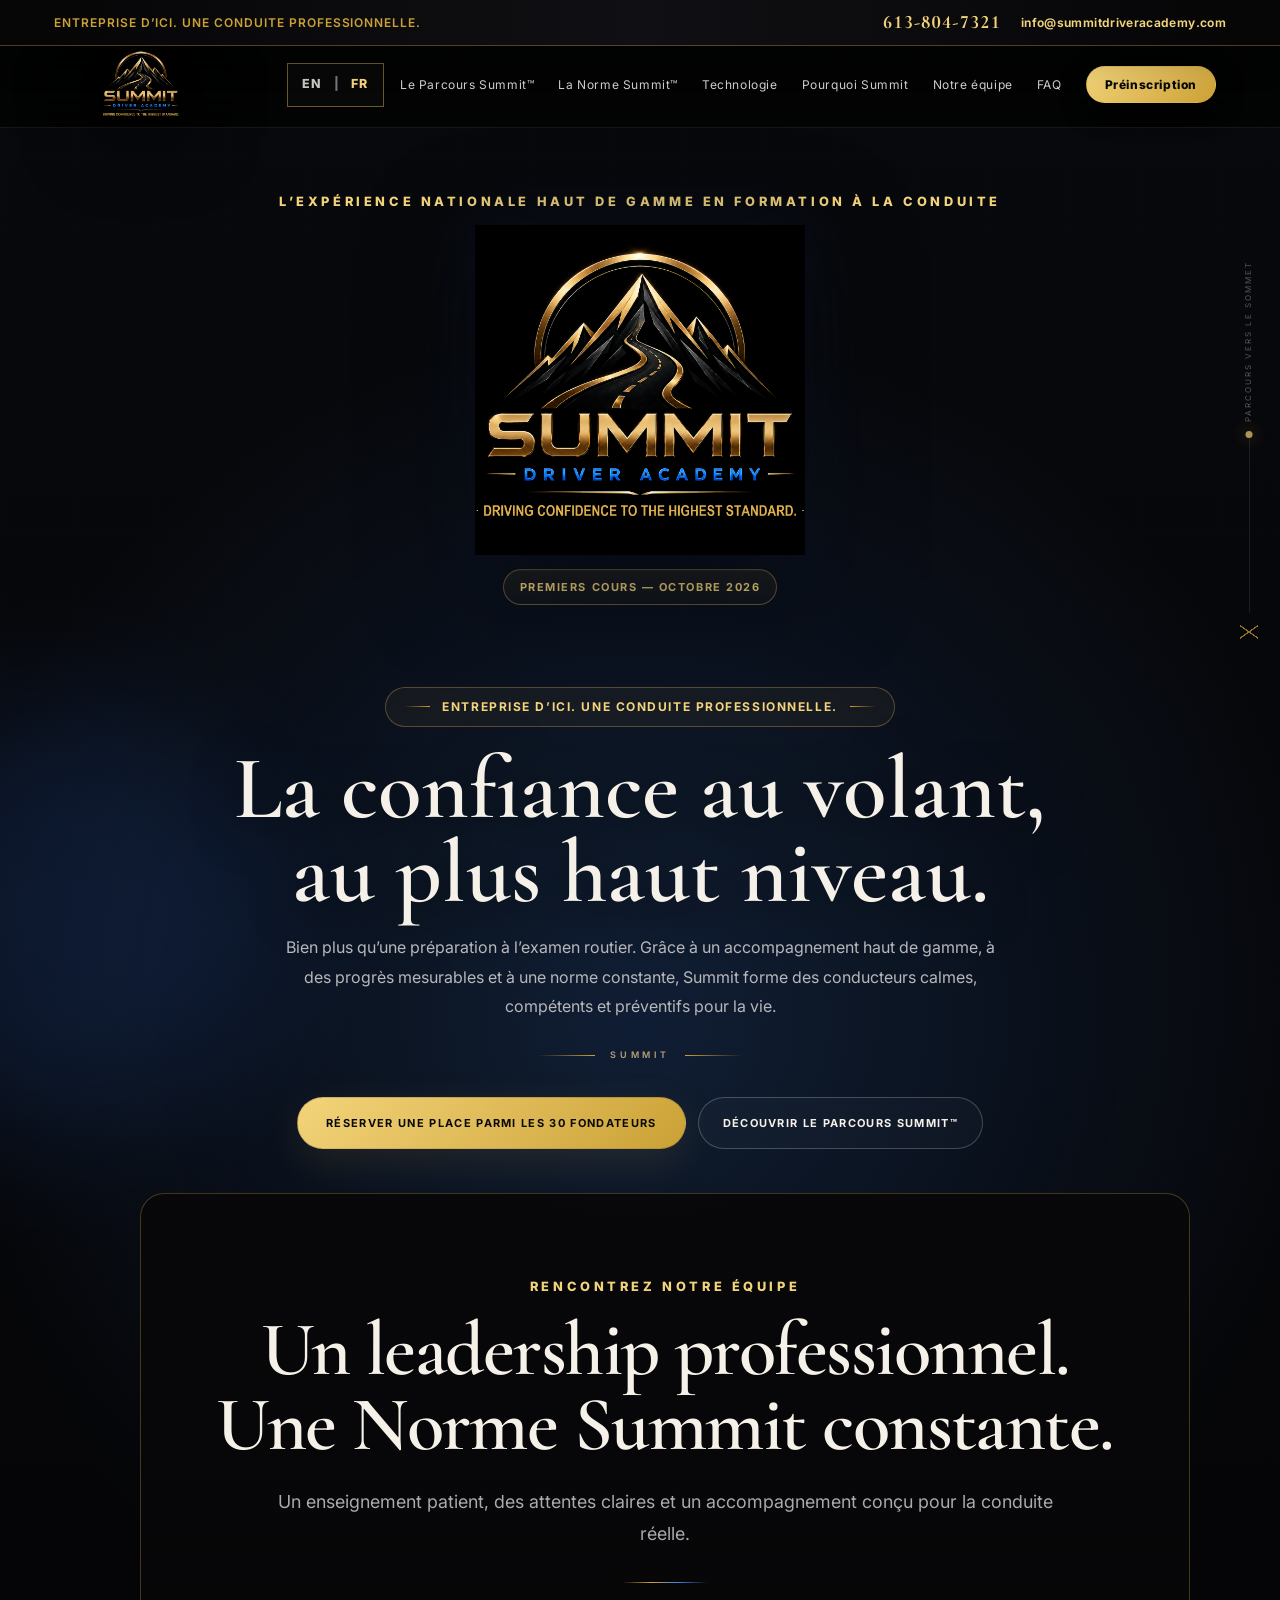
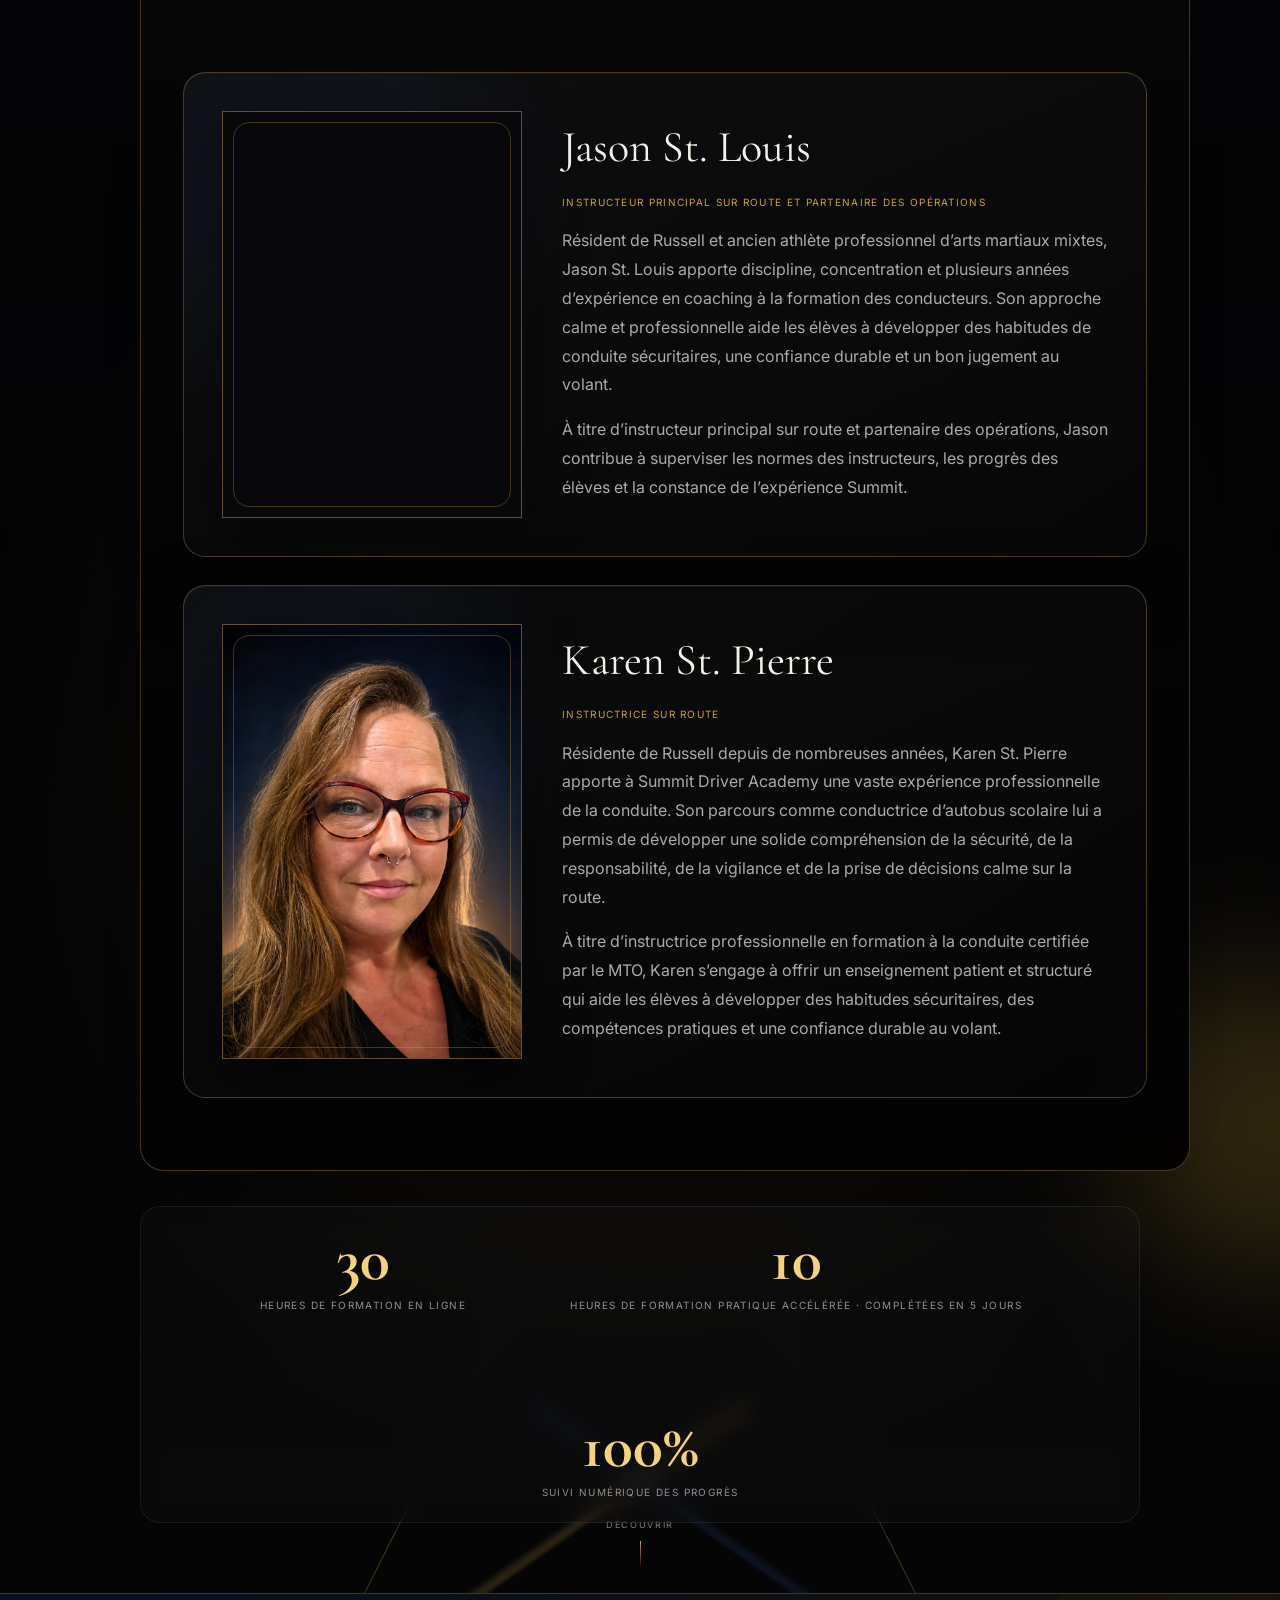
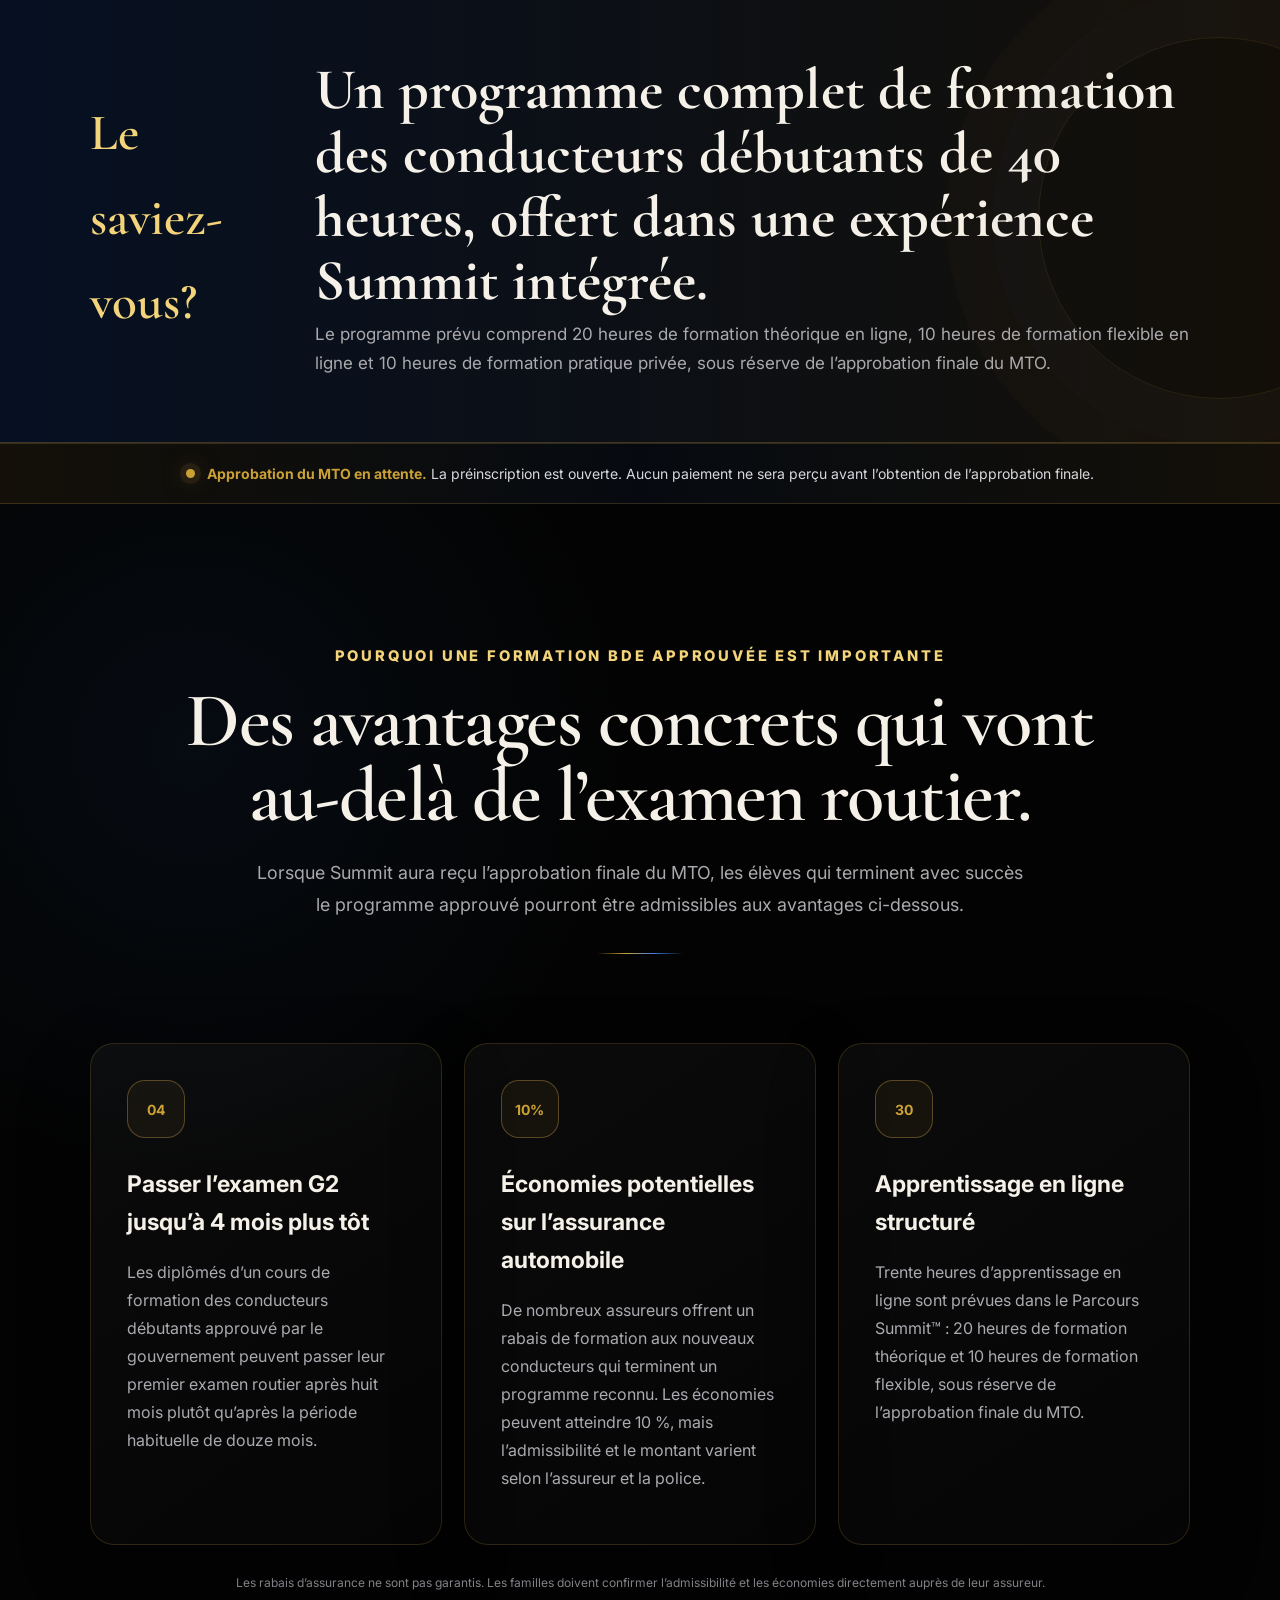
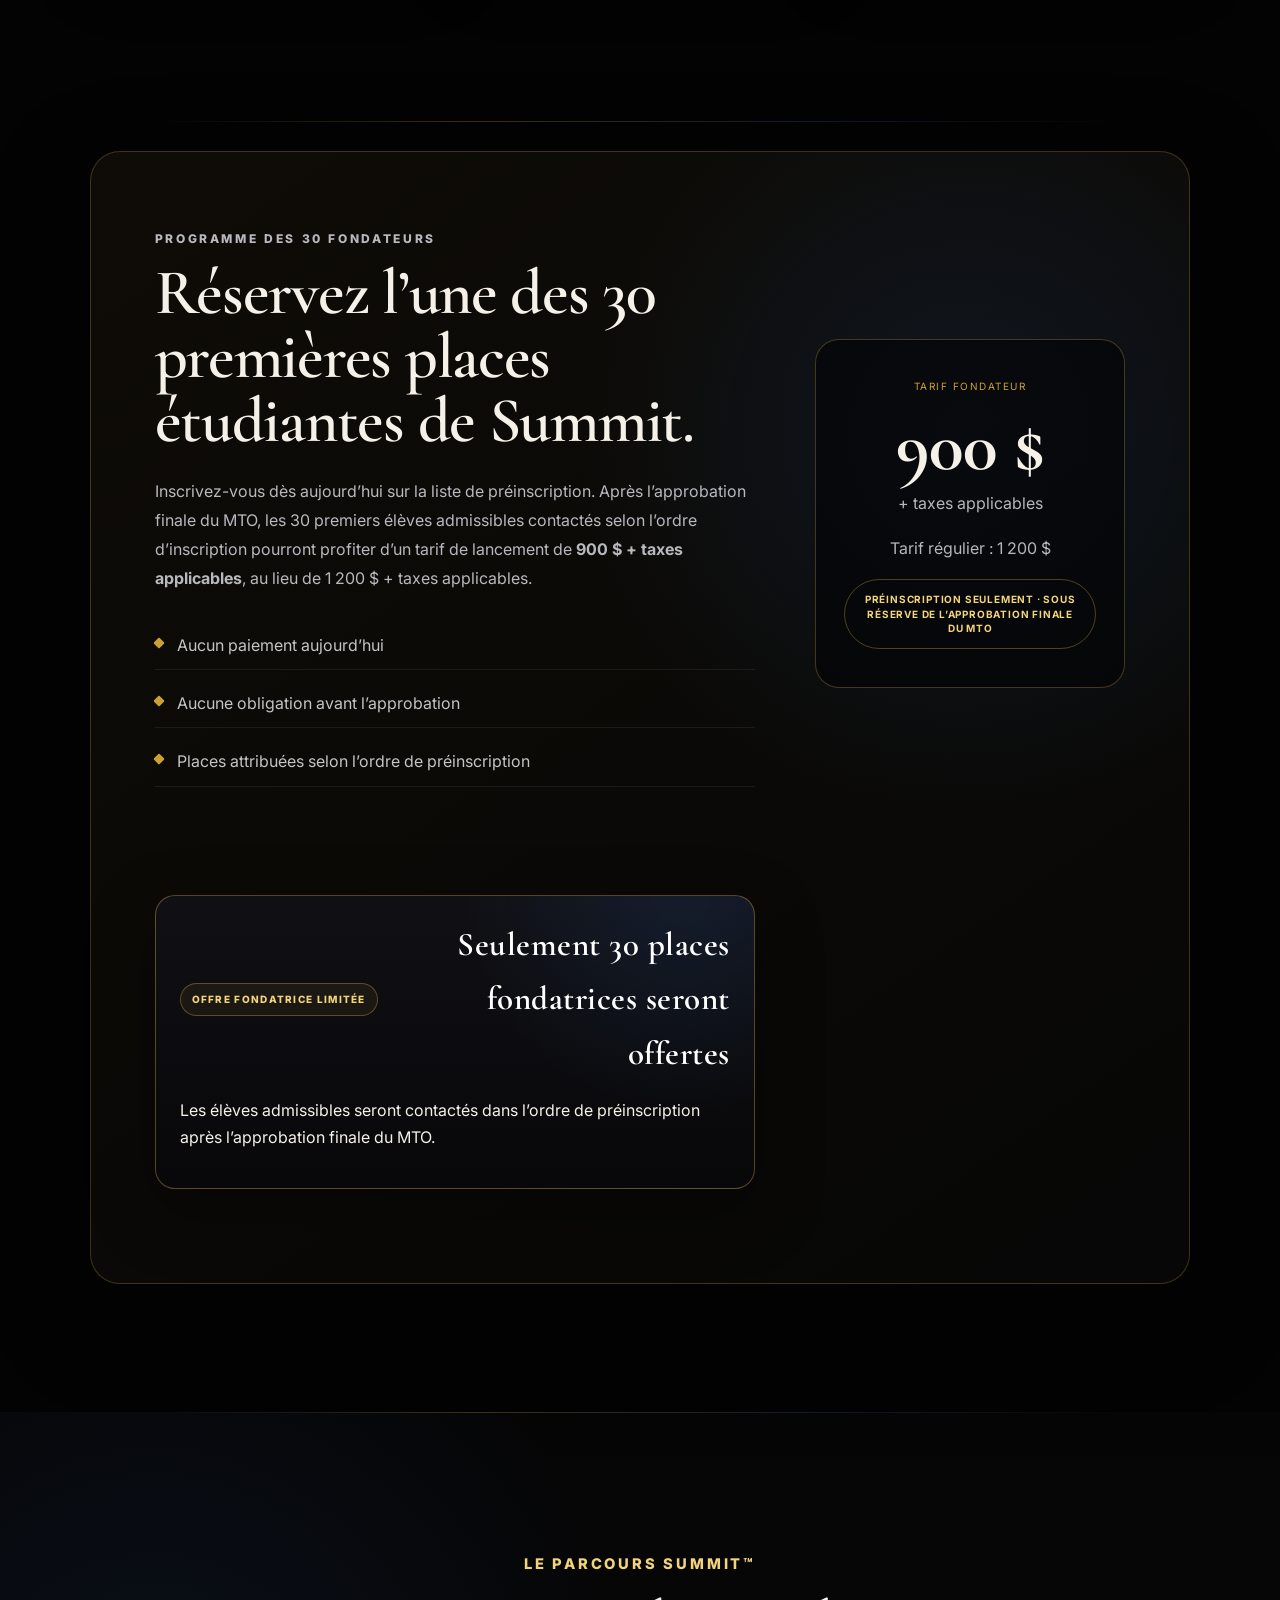
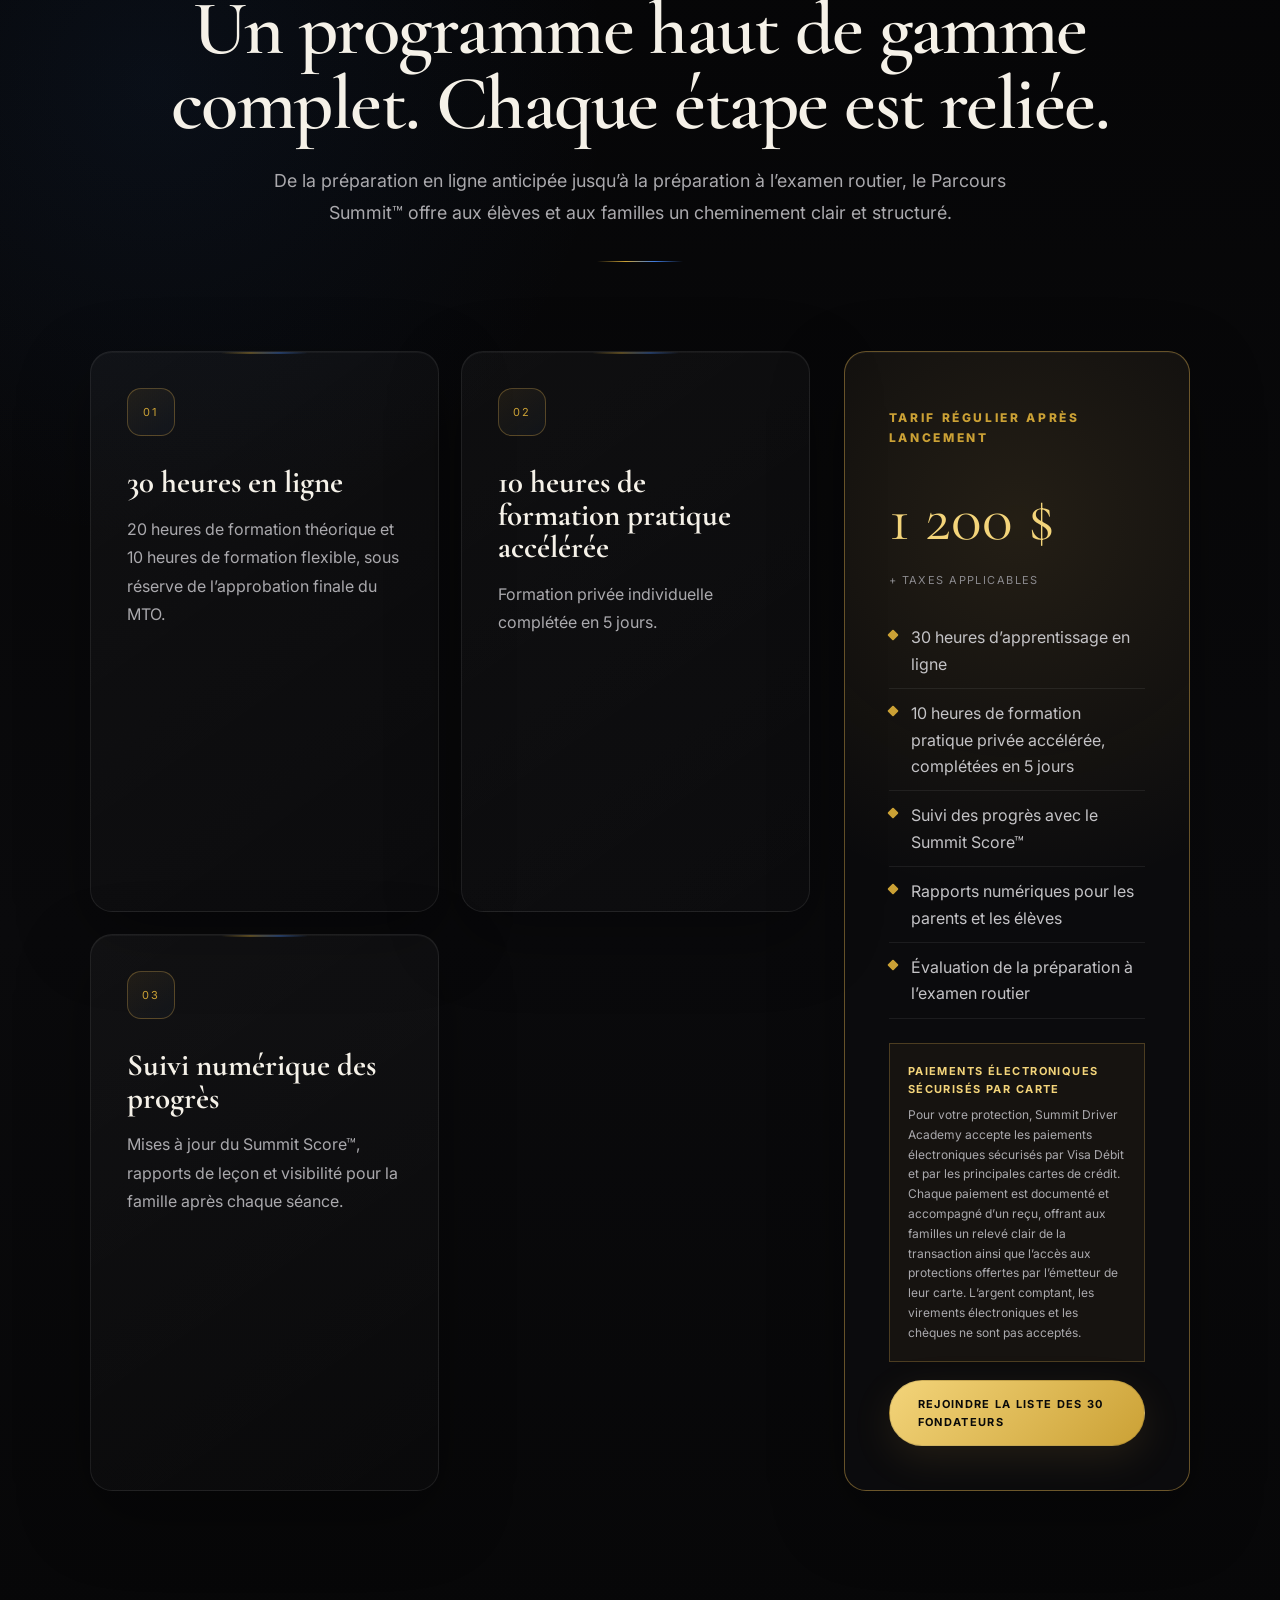
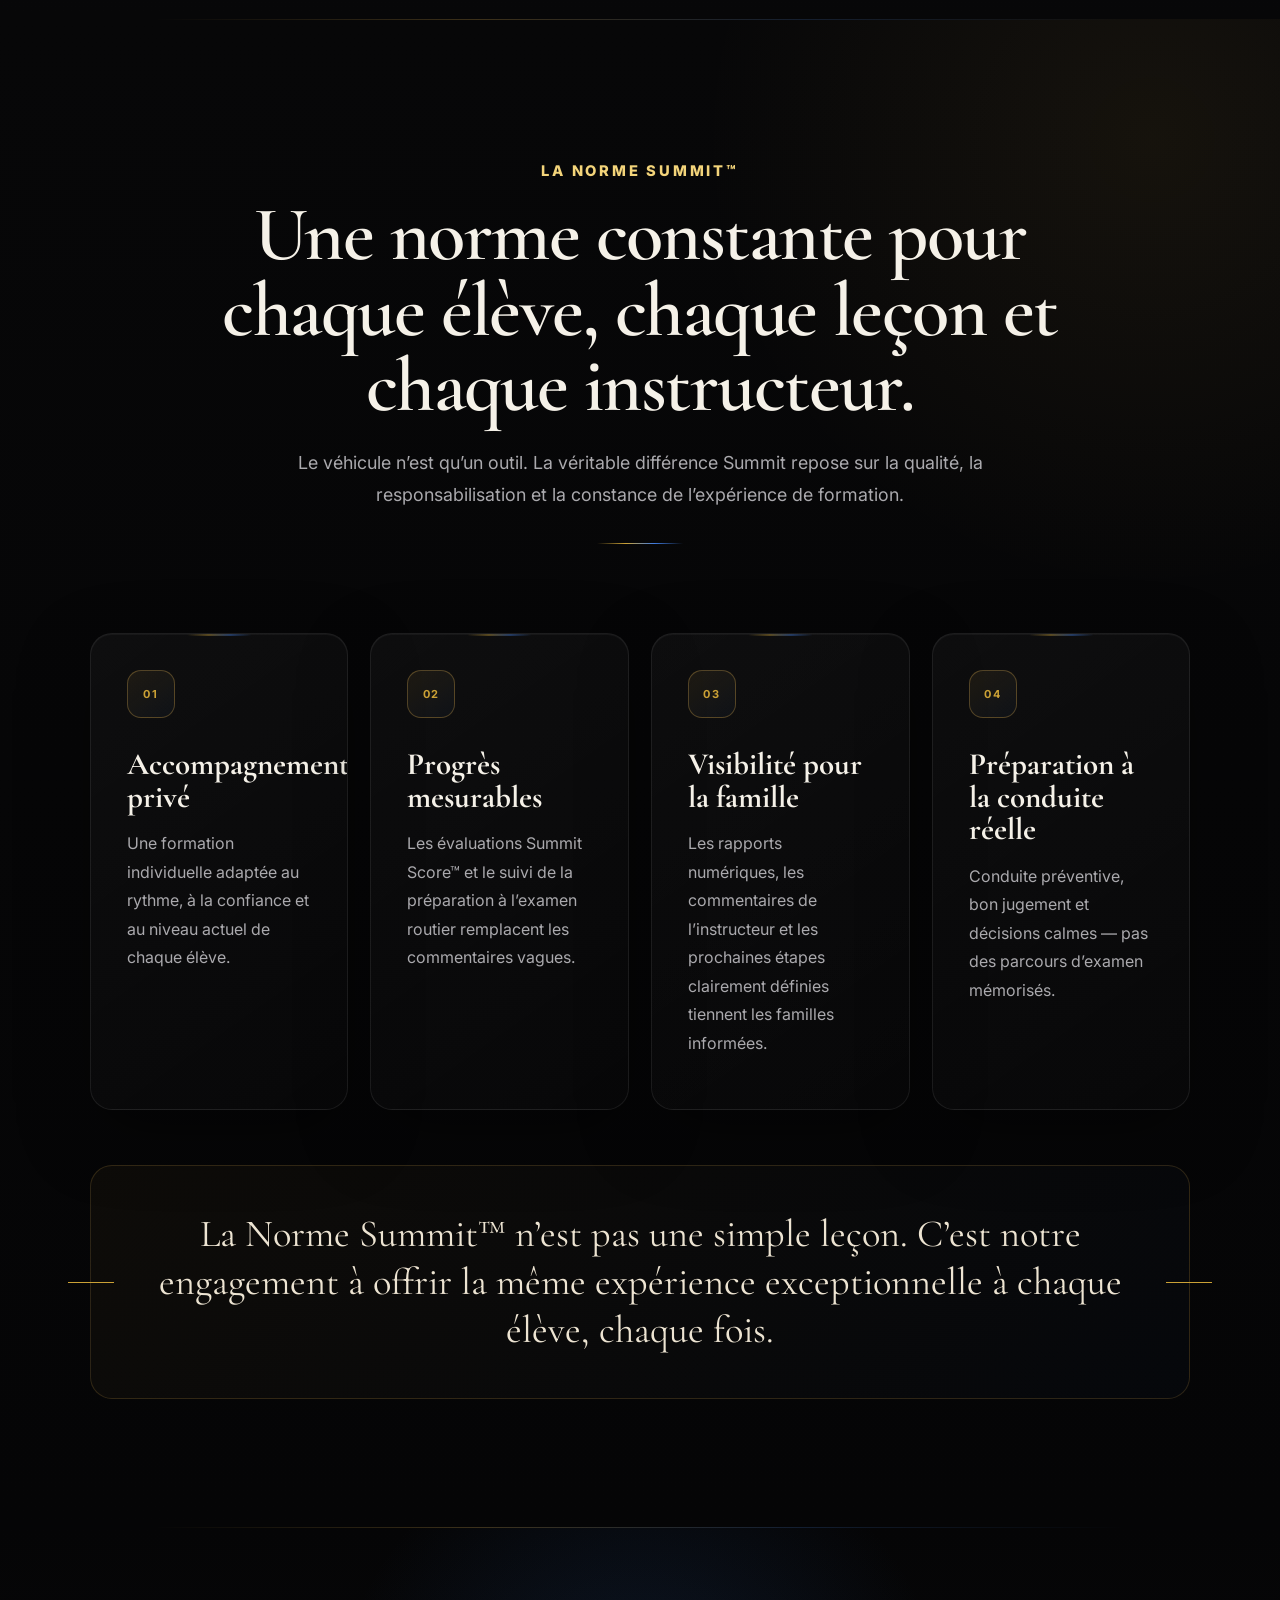
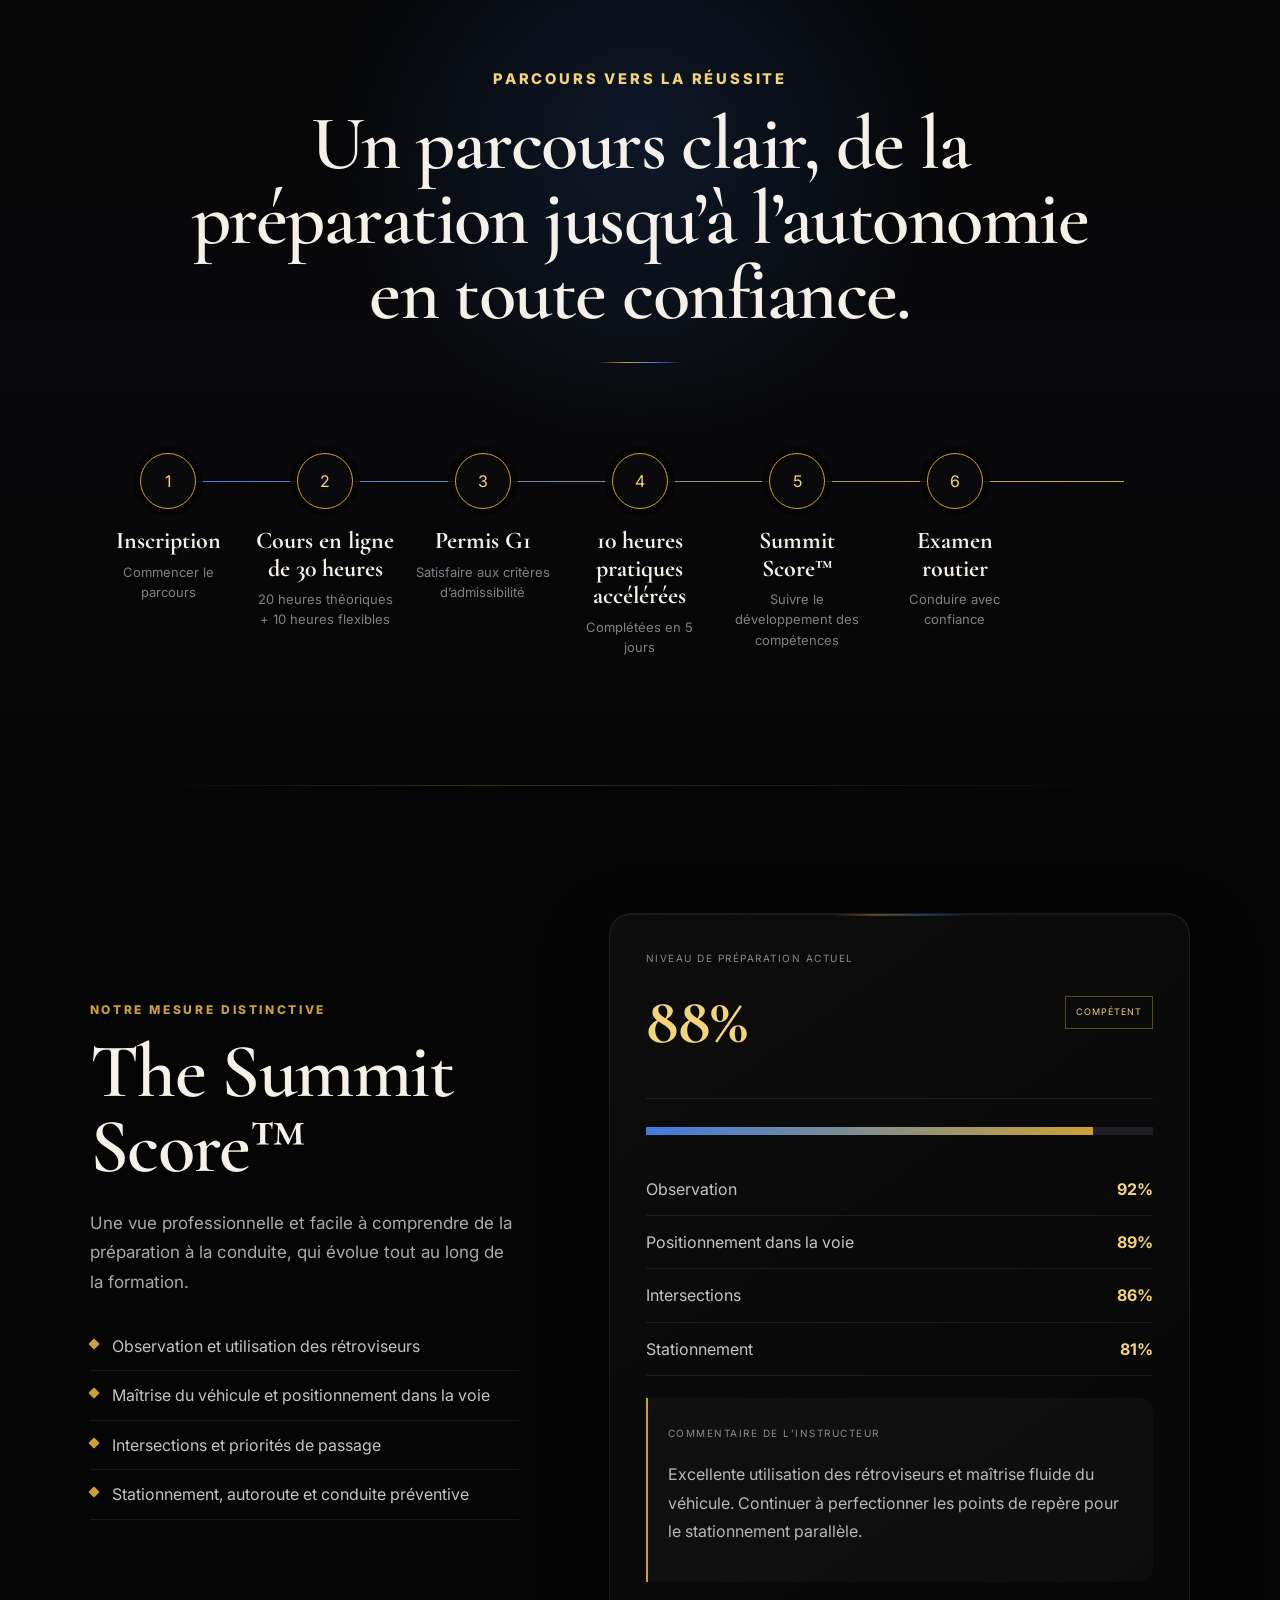
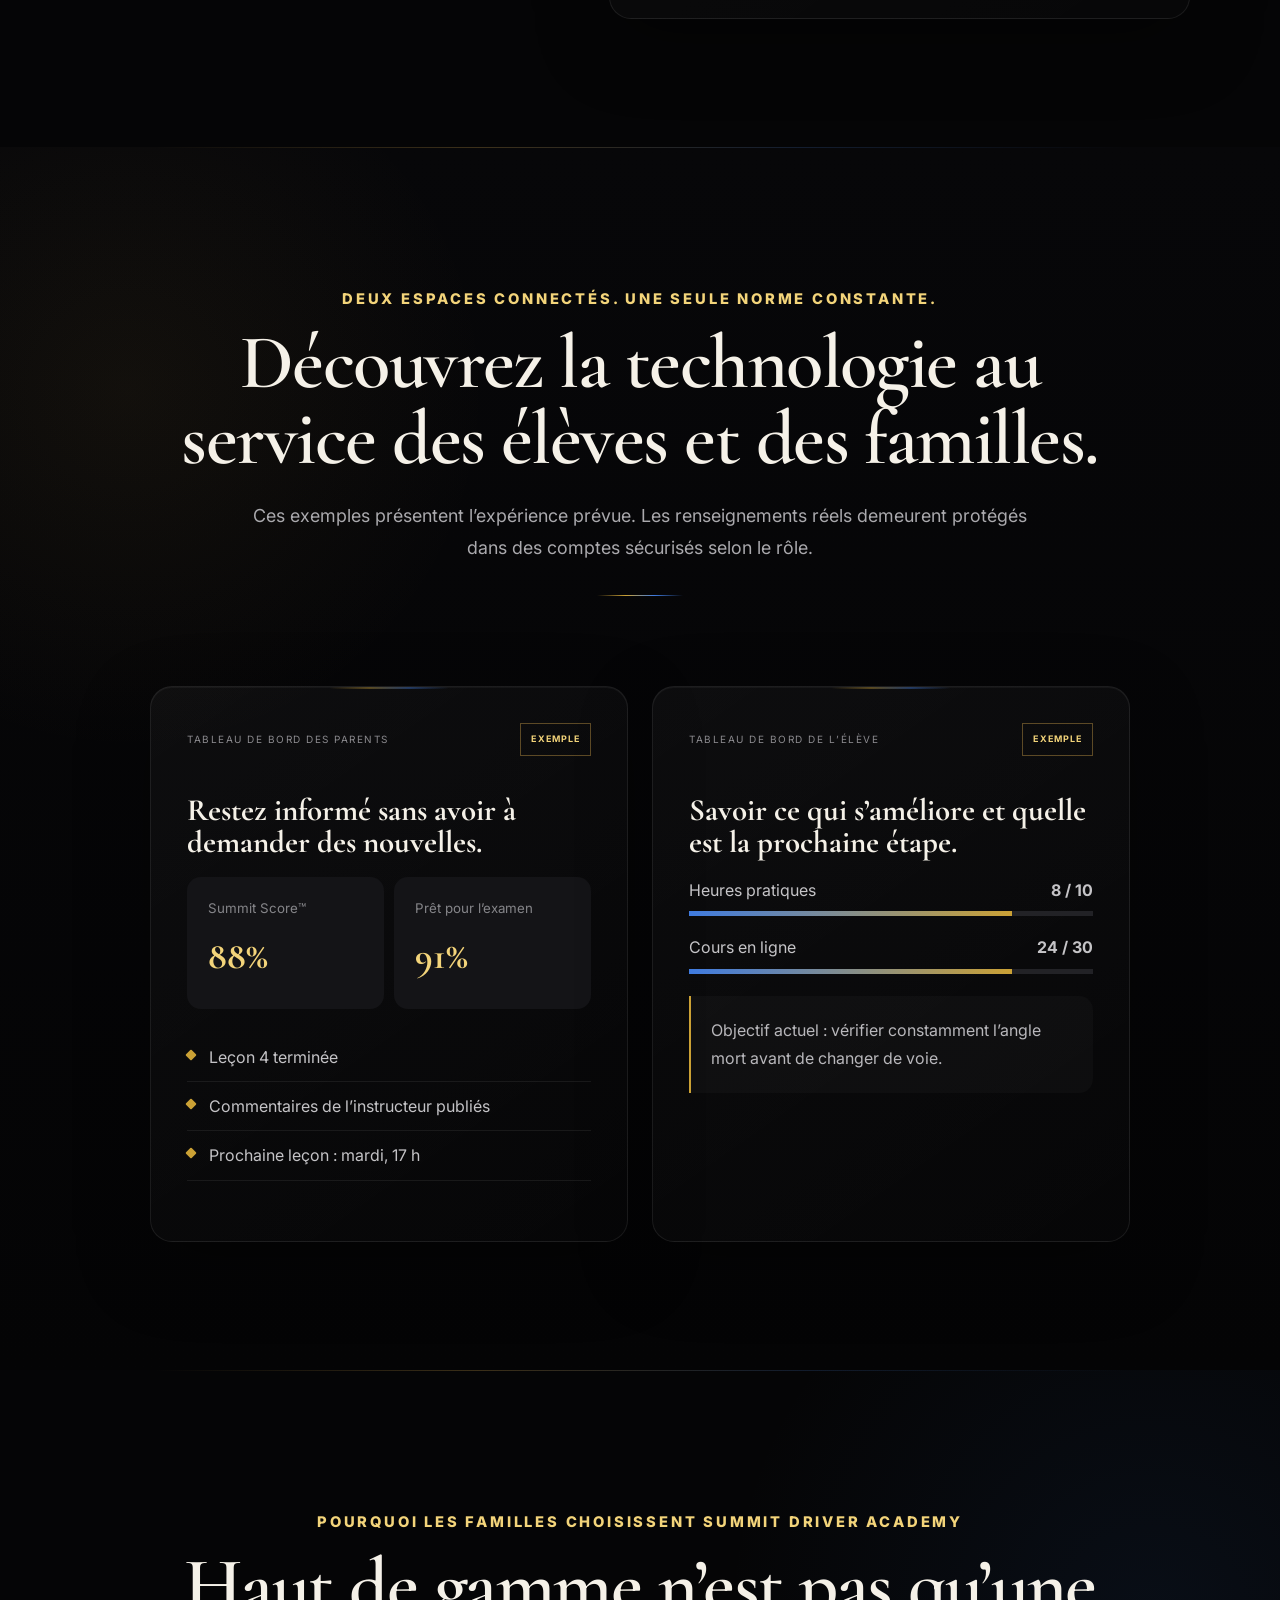
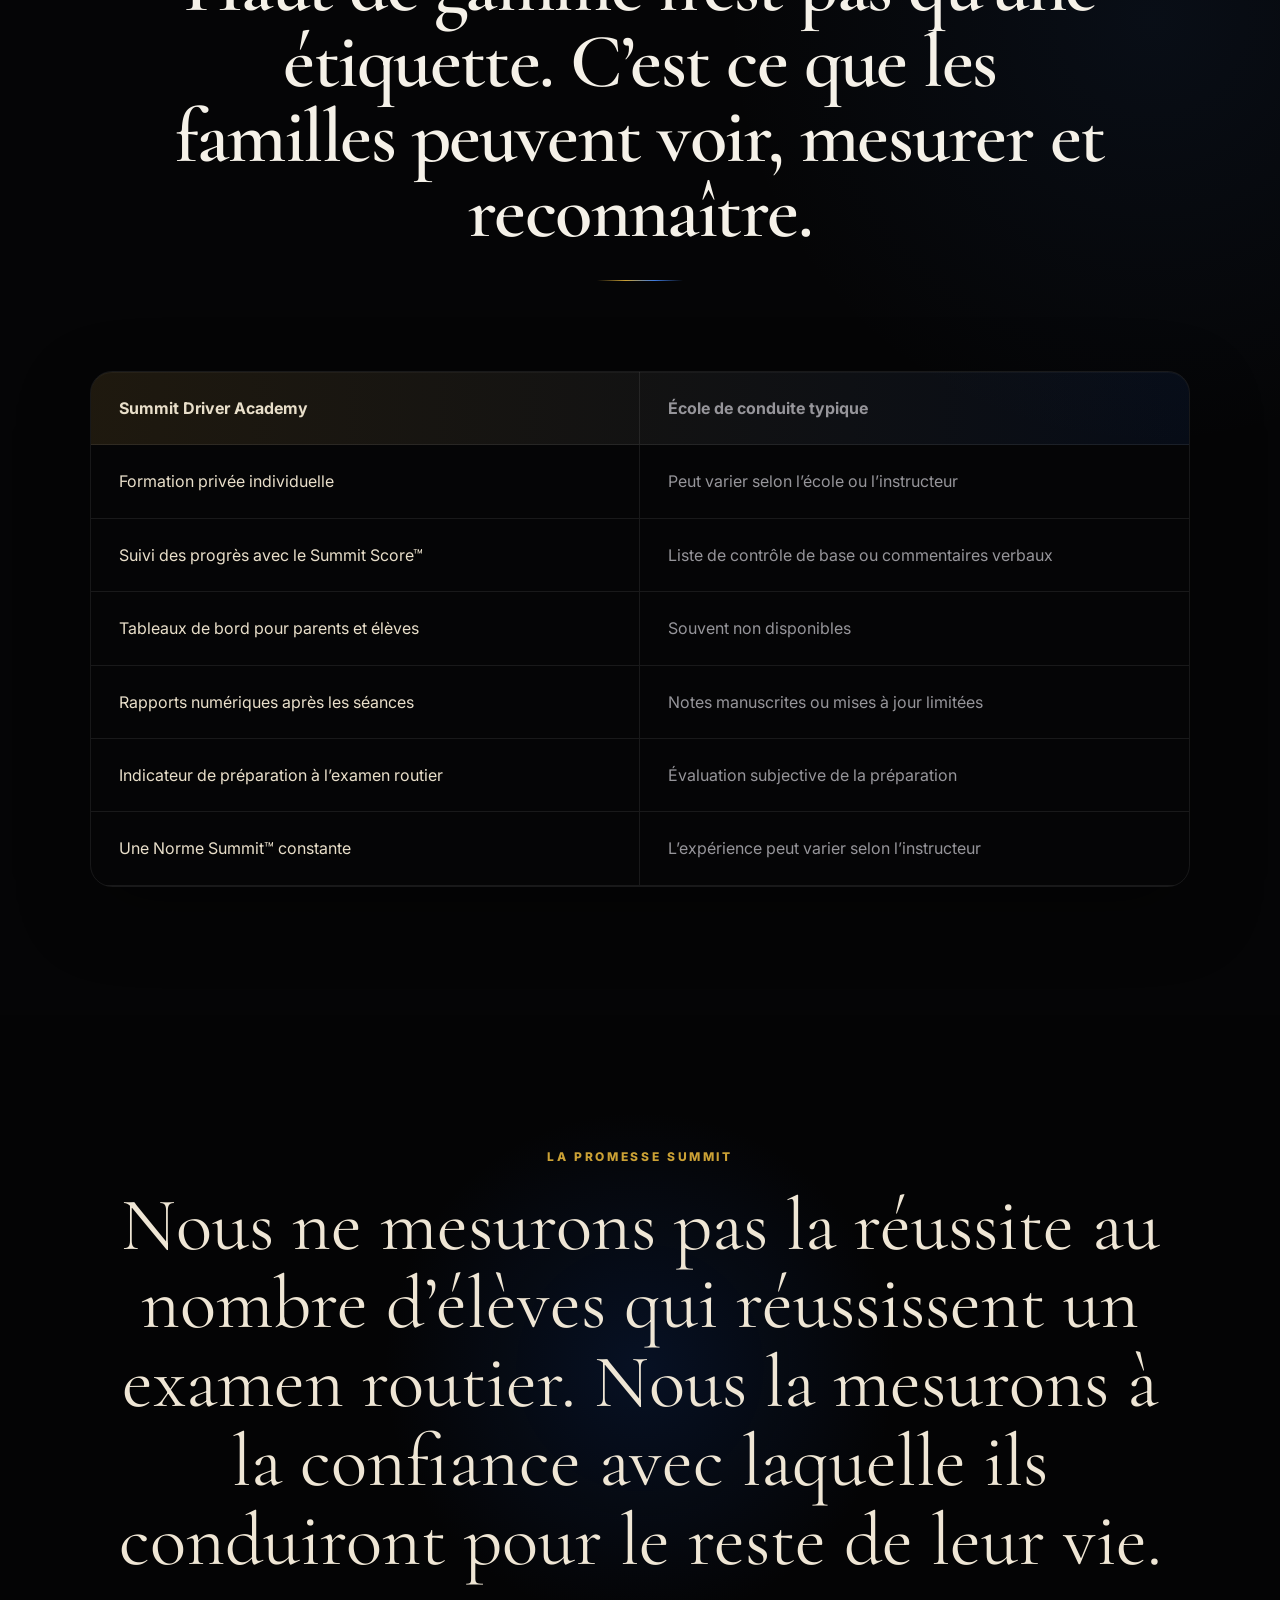
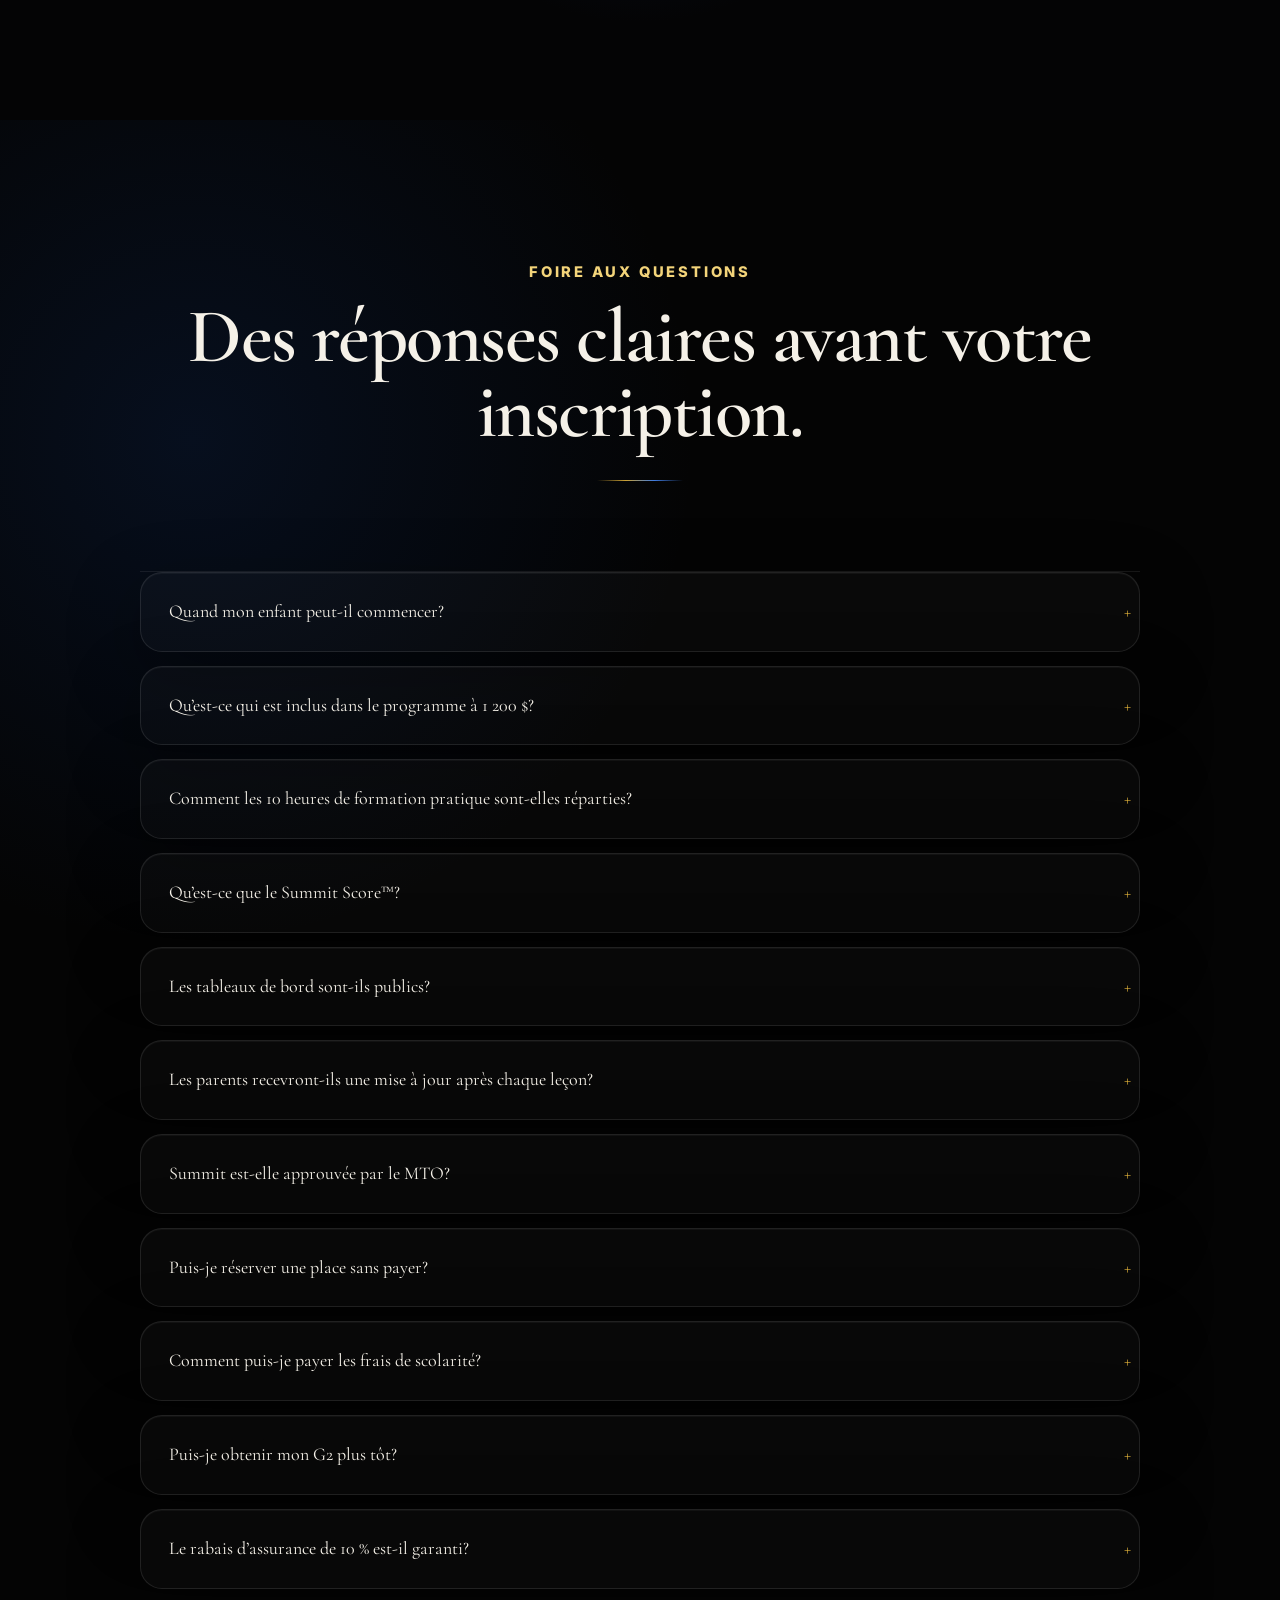
==== commit 29c2dff2: "Ajouter le choix d’instructeur à la préinscription" ====
--- a/fr/index.html
+++ b/fr/index.html
@@ -230,7 +230,7 @@
 <details><summary>Puis-je réserver une place sans payer?</summary><p>Oui. La préinscription au programme des 30 fondateurs ne nécessite aucun paiement. Après l’approbation finale du MTO, les élèves seront contactés dans l’ordre de préinscription afin de terminer leur inscription.</p></details><details><summary>Comment puis-je payer les frais de scolarité?</summary><p>Pour votre protection, Summit Driver Academy accepte les paiements électroniques sécurisés par Visa Débit et par les principales cartes de crédit. Chaque paiement est documenté et accompagné d’un reçu, offrant aux familles un relevé clair de la transaction ainsi que l’accès aux protections offertes par l’émetteur de leur carte. L’argent comptant, les virements électroniques et les chèques ne sont pas acceptés.</p></details><details><summary>Puis-je obtenir mon G2 plus tôt?</summary><p>Après avoir terminé avec succès un cours BDE approuvé par le gouvernement, un conducteur peut être admissible à passer son premier examen routier après huit mois plutôt qu’après douze mois.</p></details><details><summary>Le rabais d’assurance de 10 % est-il garanti?</summary><p>Non. De nombreux assureurs offrent un rabais aux nouveaux conducteurs qui terminent un programme reconnu, mais l’admissibilité et le montant varient selon l’assureur, le conducteur et la police.</p></details></div>
 </section>
 <section class="cta-section" id="contact">
-<div class="cta-inner reveal"><p class="eyebrow">Préinscription des 30 fondateurs</p><h2>Réservez votre place — sans paiement aujourd’hui.</h2><p>Soumettez vos coordonnées pour rejoindre la liste. Nous vous contacterons dans l’ordre de préinscription après l’approbation finale du MTO.</p><form action="merci.html" class="interest-form prereg-form" id="founding-form-fr" method="POST" name="founding-30-fr"><p class="hidden-field"><label>Ne remplissez pas ce champ : <input autocomplete="off" name="bot-field" tabindex="-1"/></label></p><label><span>Nom du parent ou de l’élève</span><input autocomplete="name" name="name" placeholder="Nom complet" required type="text"/></label><label><span>Adresse courriel</span><input autocomplete="email" name="email" placeholder="Adresse courriel" required type="email"/></label><label><span>Numéro de téléphone</span><input autocomplete="tel" name="phone" placeholder="Numéro de téléphone" required type="tel"/></label><label><span>Langue préférée</span><select name="preferred-language"><option value="French">Français</option><option value="English">English</option></select></label><label><span>Semaine préférée de formation pratique</span><input aria-describedby="preferred-week-help-fr" min="2026-10-05" name="preferred-week" required step="7" type="date"/><small id="preferred-week-help-fr">Choisissez le lundi de la semaine de formation de cinq jours souhaitée. Il s’agit d’une demande qui sera confirmée par Summit.</small></label><label class="consent-row"><input name="consent" required type="checkbox"/><span>J’accepte que Summit communique avec moi au sujet de la préinscription et de l’approbation du programme. Aucun paiement ne sera prélevé.</span></label><button class="button button-primary" type="submit">Rejoindre les 30 fondateurs</button></form><small>Aucun paiement aujourd’hui. La préinscription n’est pas une inscription définitive et demeure conditionnelle à l’approbation finale du MTO et à l’admissibilité de l’élève.</small></div>
+<div class="cta-inner reveal"><p class="eyebrow">Préinscription des 30 fondateurs</p><h2>Réservez votre place — sans paiement aujourd’hui.</h2><p>Soumettez vos coordonnées pour rejoindre la liste. Nous vous contacterons dans l’ordre de préinscription après l’approbation finale du MTO.</p><form action="merci.html" class="interest-form prereg-form" id="founding-form-fr" method="POST" name="founding-30-fr"><p class="hidden-field"><label>Ne remplissez pas ce champ : <input autocomplete="off" name="bot-field" tabindex="-1"/></label></p><label><span>Nom du parent ou de l’élève</span><input autocomplete="name" name="name" placeholder="Nom complet" required type="text"/></label><label><span>Adresse courriel</span><input autocomplete="email" name="email" placeholder="Adresse courriel" required type="email"/></label><label><span>Numéro de téléphone</span><input autocomplete="tel" name="phone" placeholder="Numéro de téléphone" required type="tel"/></label><label><span>Langue préférée</span><select name="preferred-language"><option value="French">Français</option><option value="English">English</option></select></label><label><span>Instructeur préféré</span><select name="preferred-instructor"><option value="no_preference">Aucune préférence</option><option value="jason_st_louis">Jason St. Louis</option><option value="karen_st_pierre">Karen St. Pierre</option></select><small>Les demandes d’instructeur dépendent des disponibilités et seront confirmées par Summit.</small></label><label><span>Semaine préférée de formation pratique</span><input aria-describedby="preferred-week-help-fr" min="2026-10-05" name="preferred-week" required step="7" type="date"/><small id="preferred-week-help-fr">Choisissez le lundi de la semaine de formation de cinq jours souhaitée. Il s’agit d’une demande qui sera confirmée par Summit.</small></label><label class="consent-row"><input name="consent" required type="checkbox"/><span>J’accepte que Summit communique avec moi au sujet de la préinscription et de l’approbation du programme. Aucun paiement ne sera prélevé.</span></label><button class="button button-primary" type="submit">Rejoindre les 30 fondateurs</button></form><small>Aucun paiement aujourd’hui. La préinscription n’est pas une inscription définitive et demeure conditionnelle à l’approbation finale du MTO et à l’admissibilité de l’élève.</small></div>
 </section>
 </main>
 <nav aria-label="Actions rapides" class="mobile-action-bar">
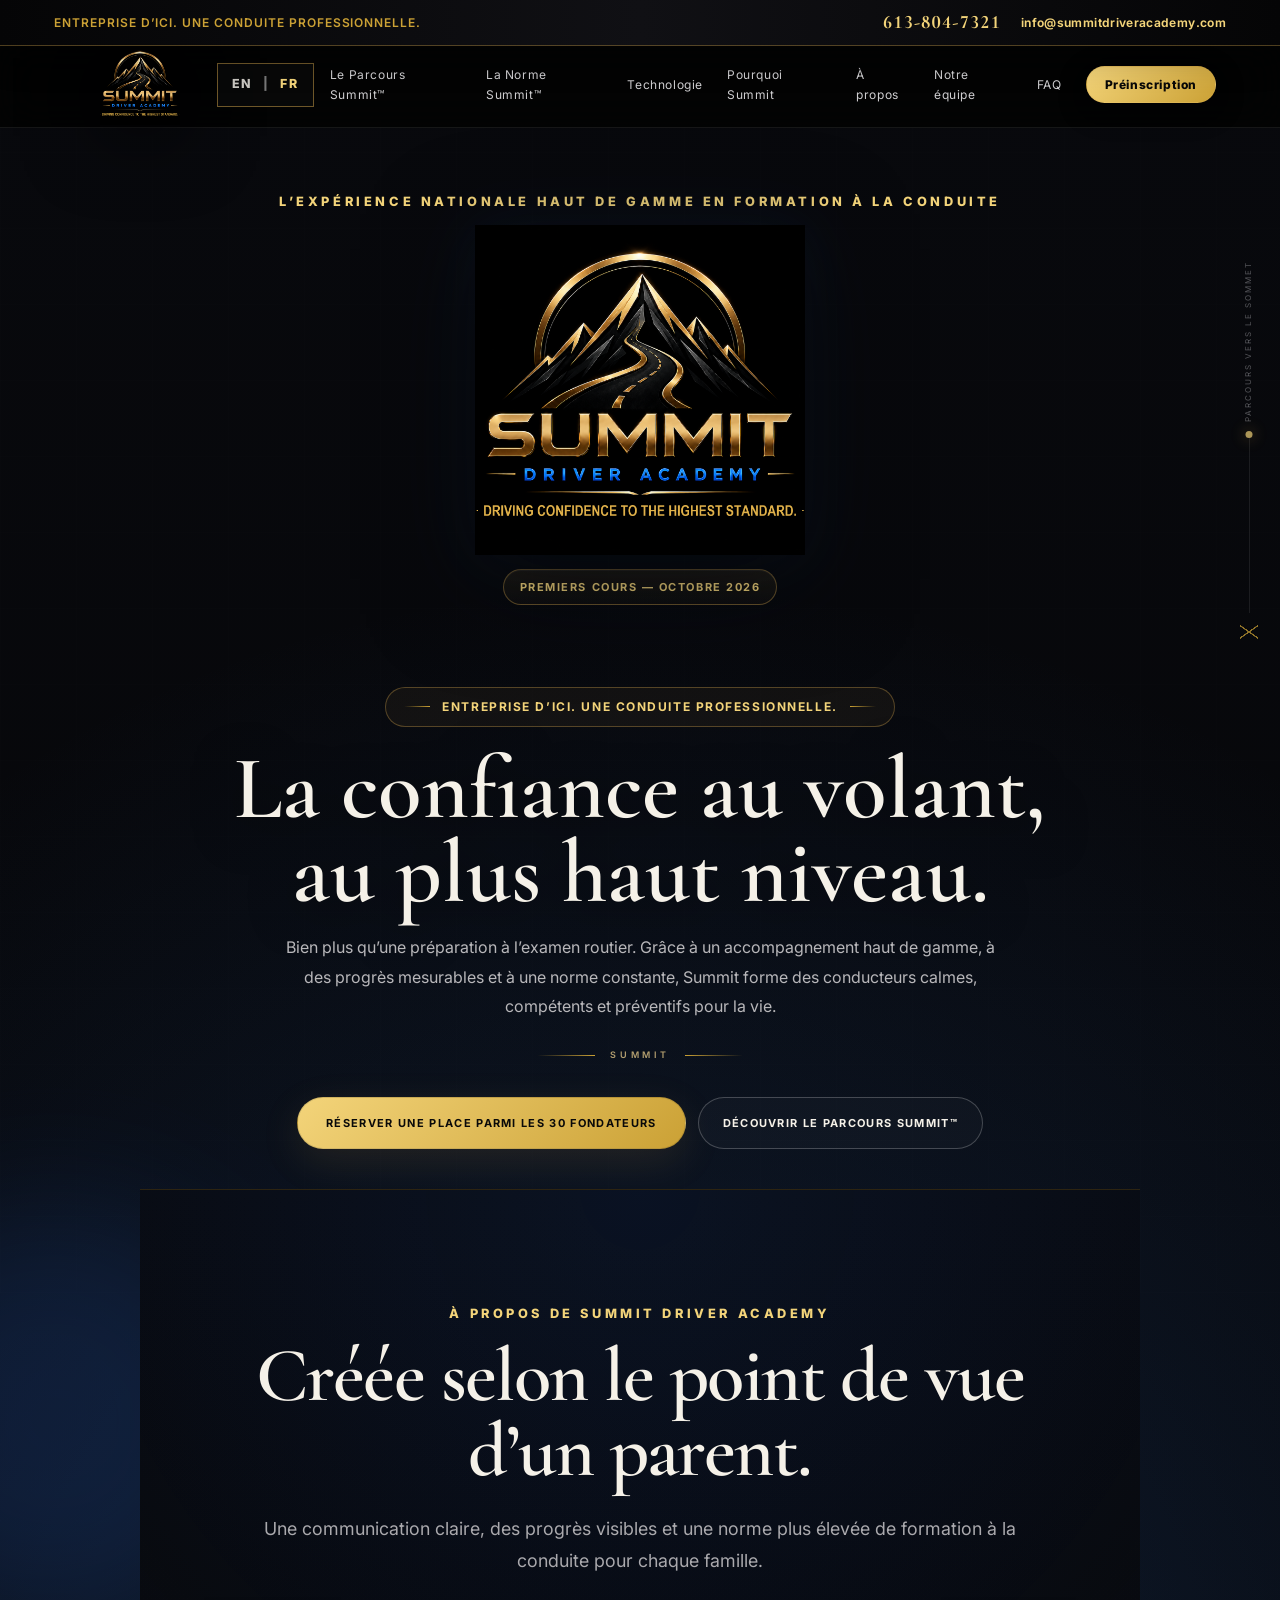
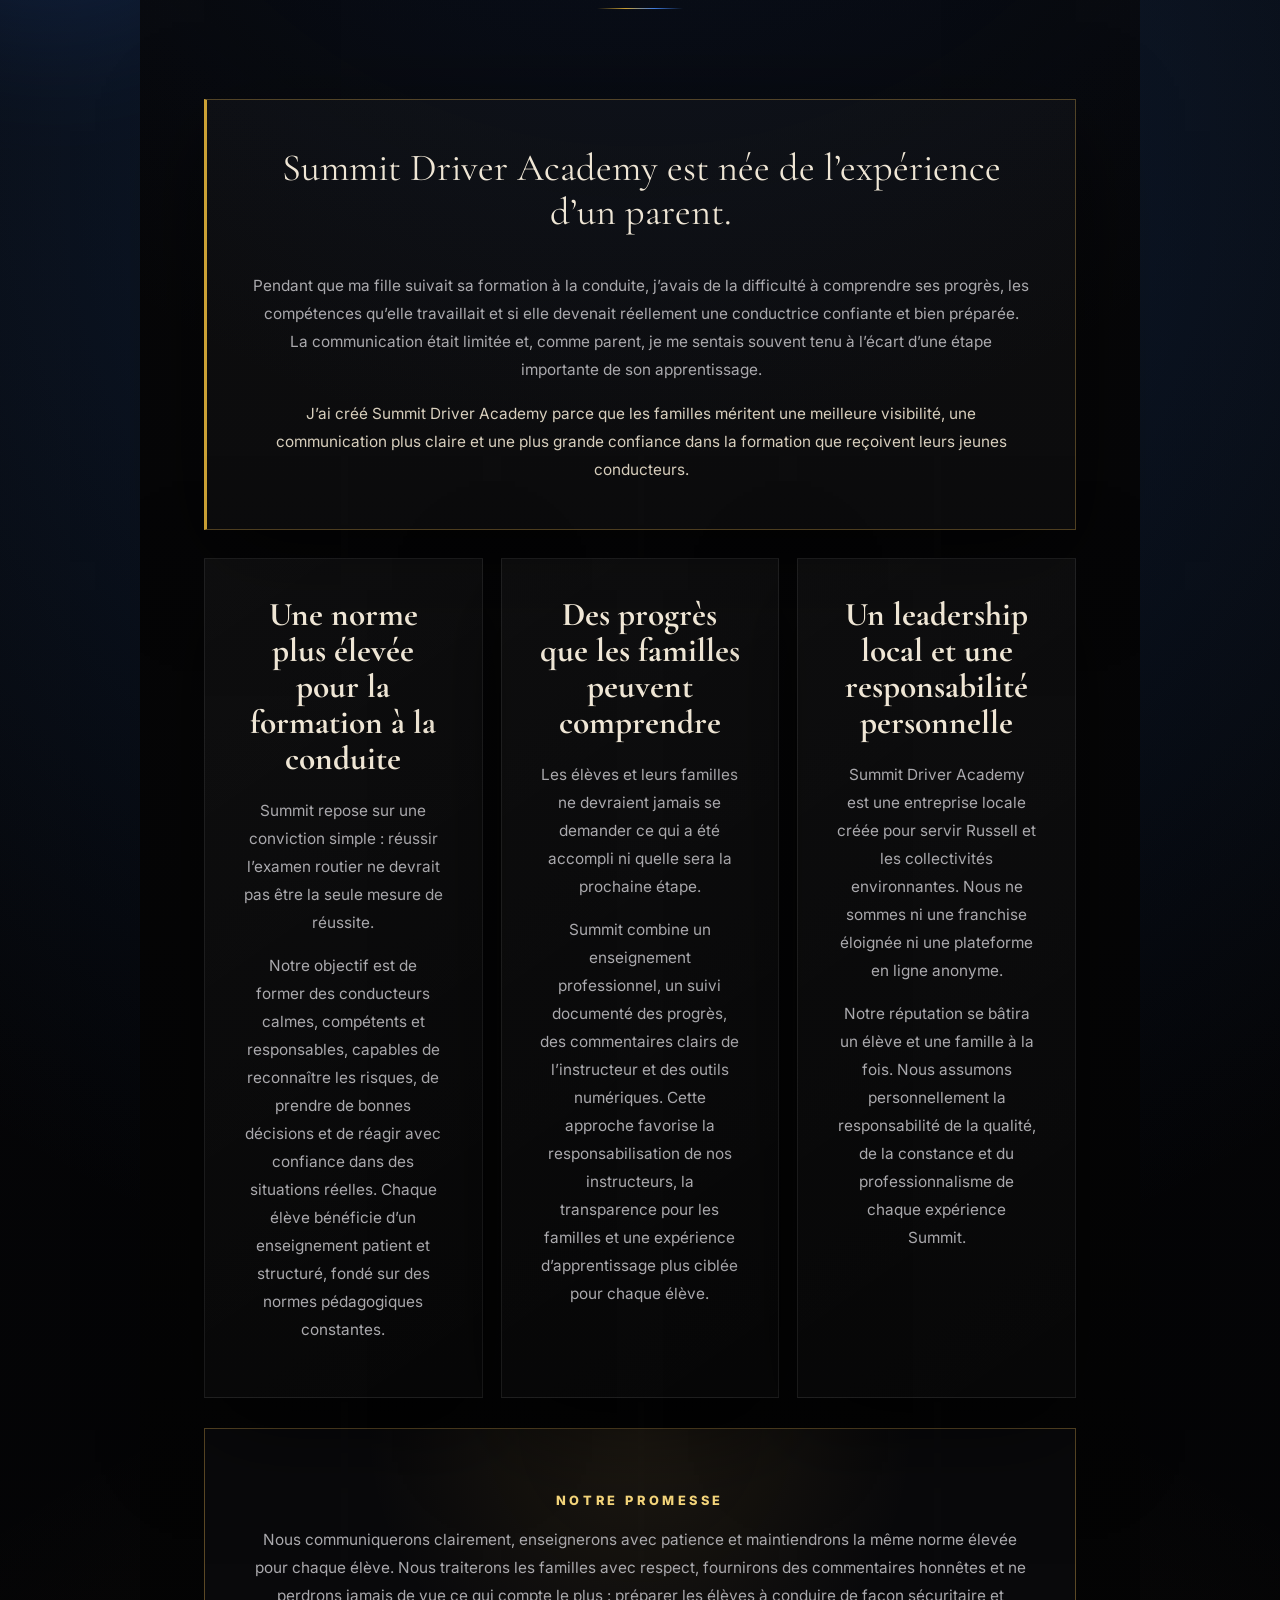
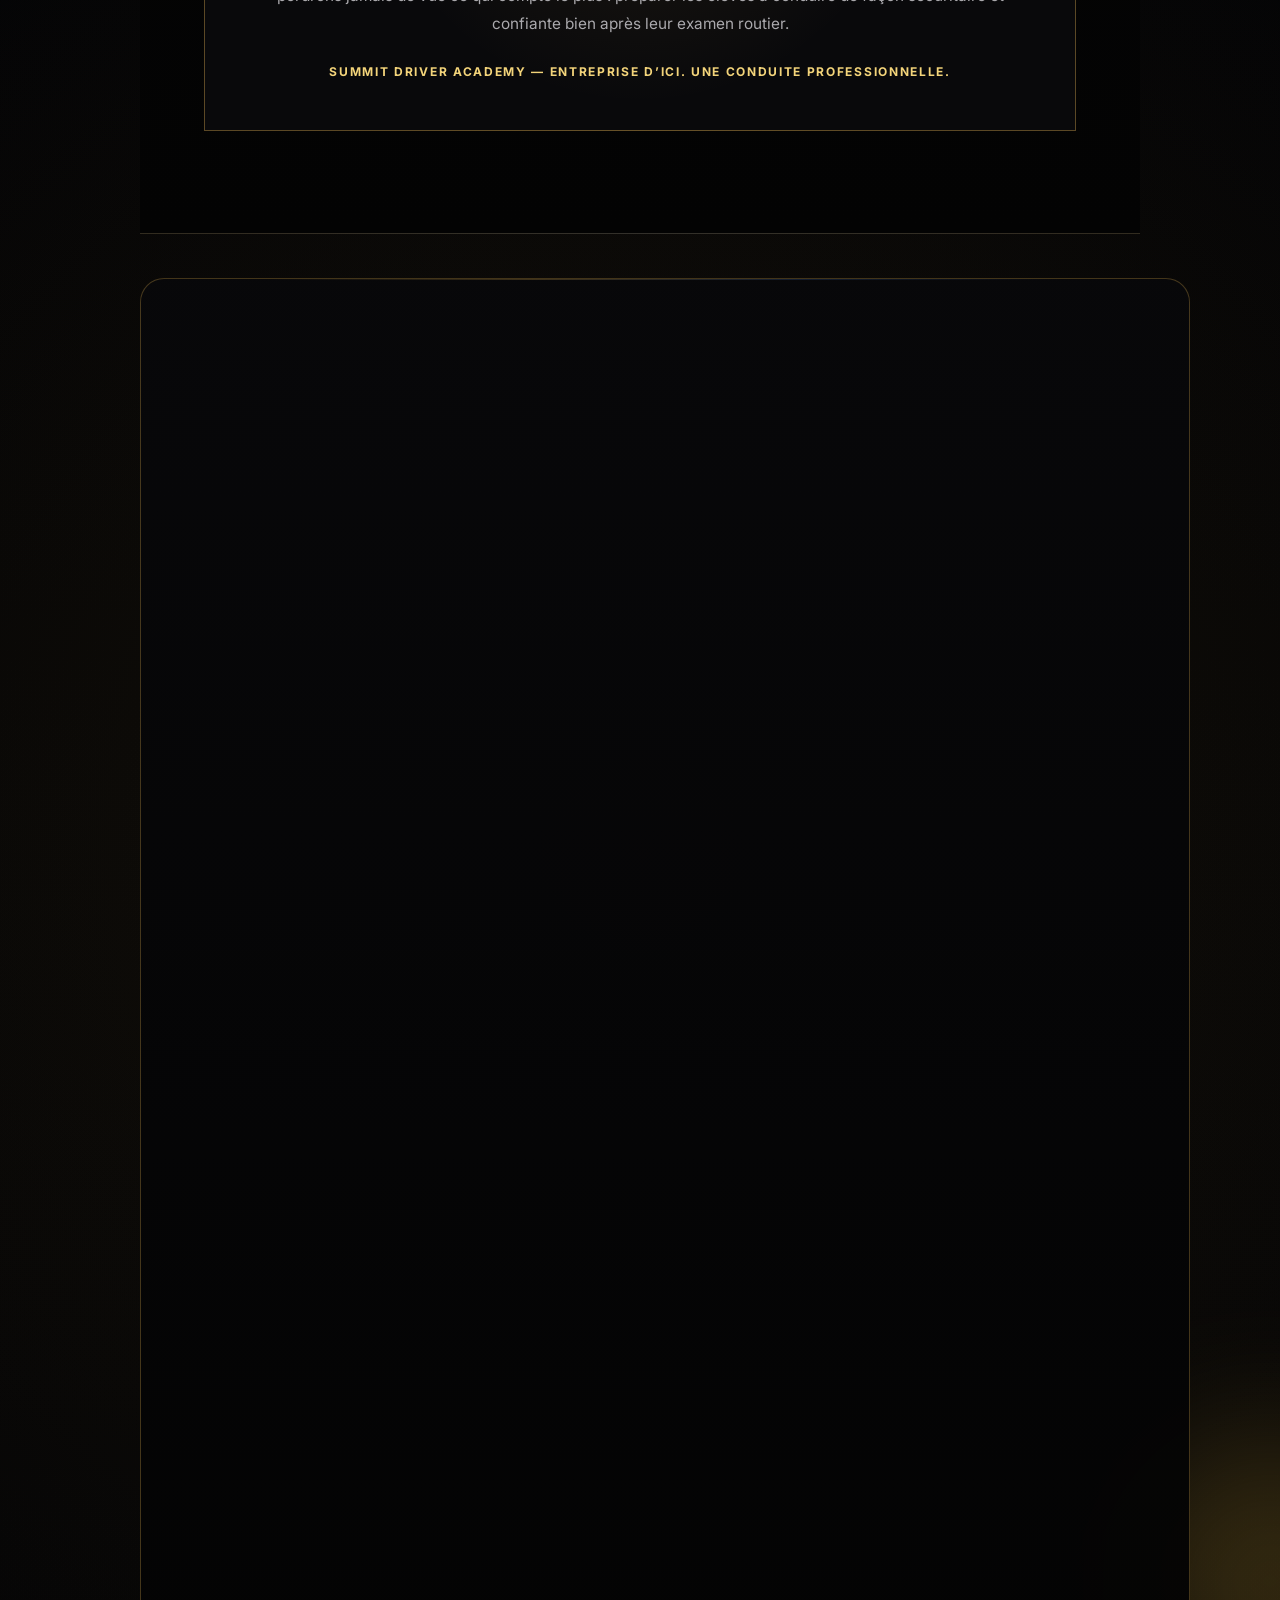
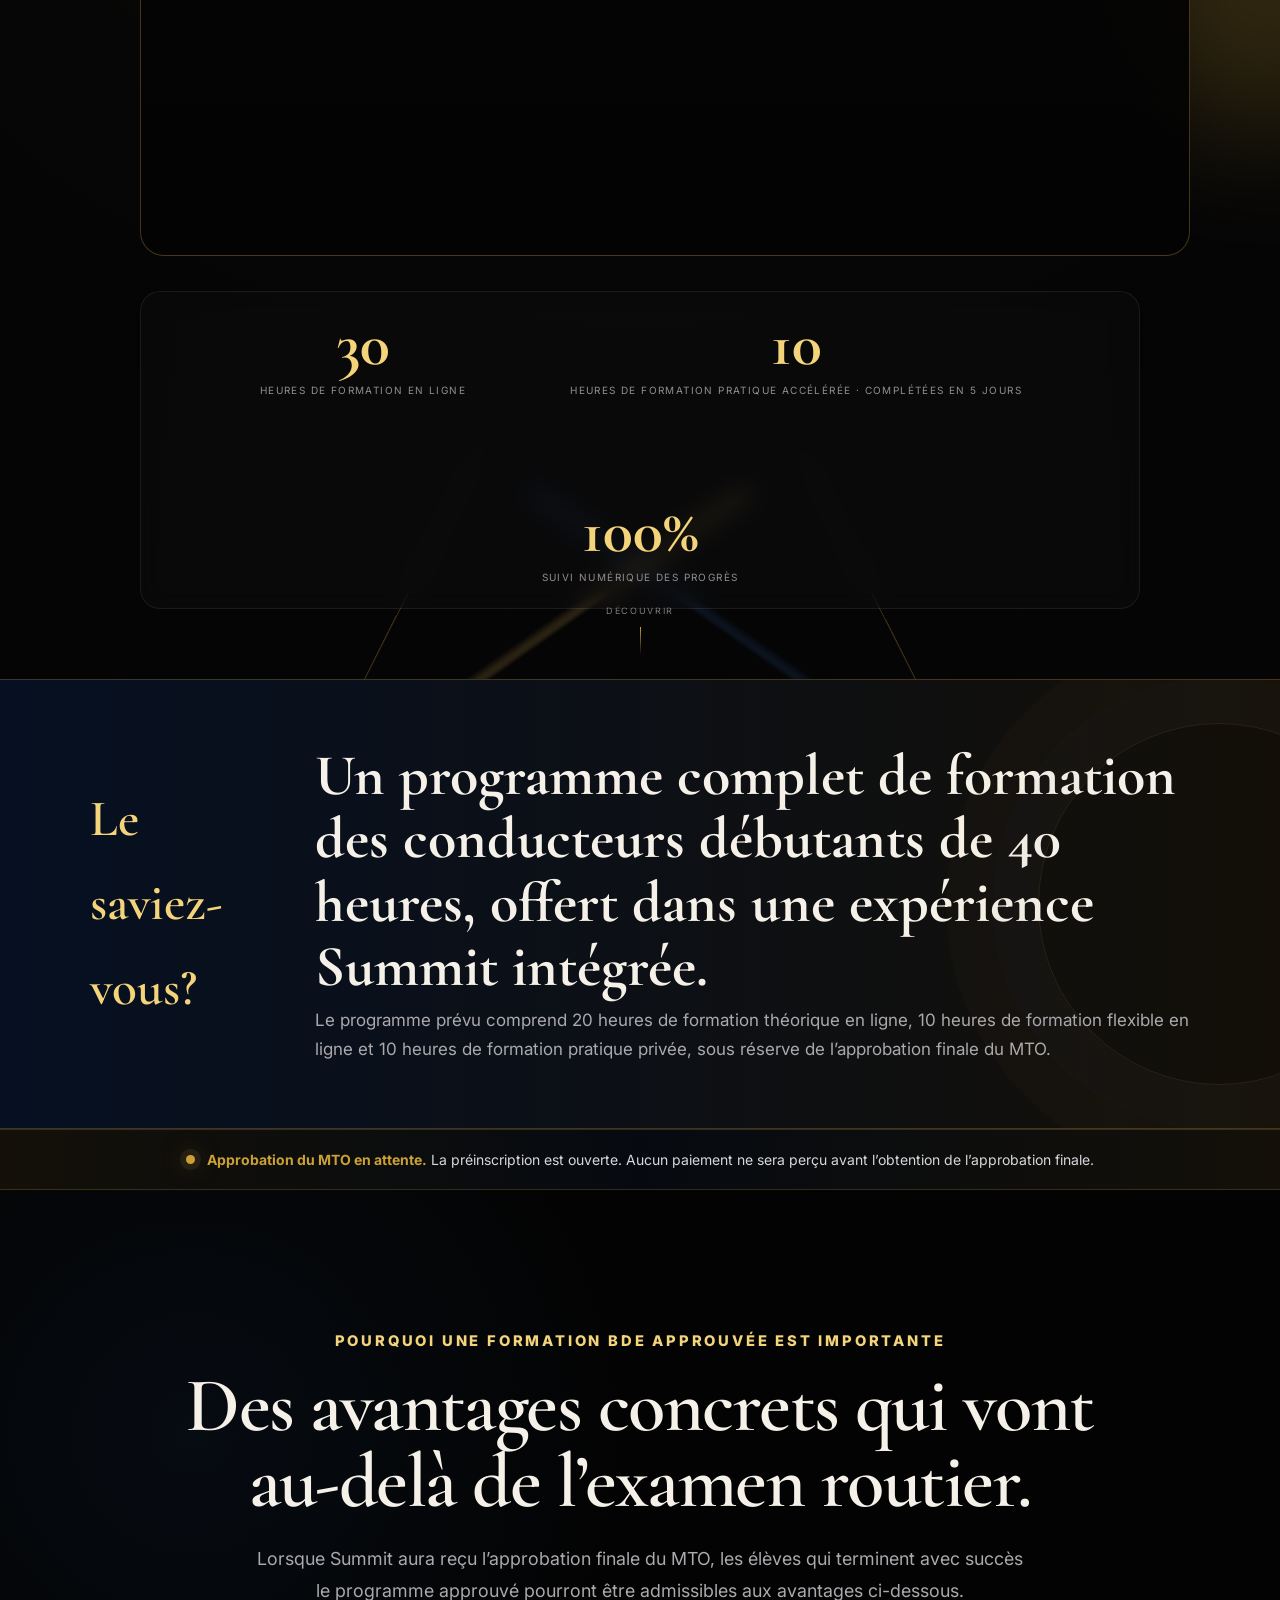
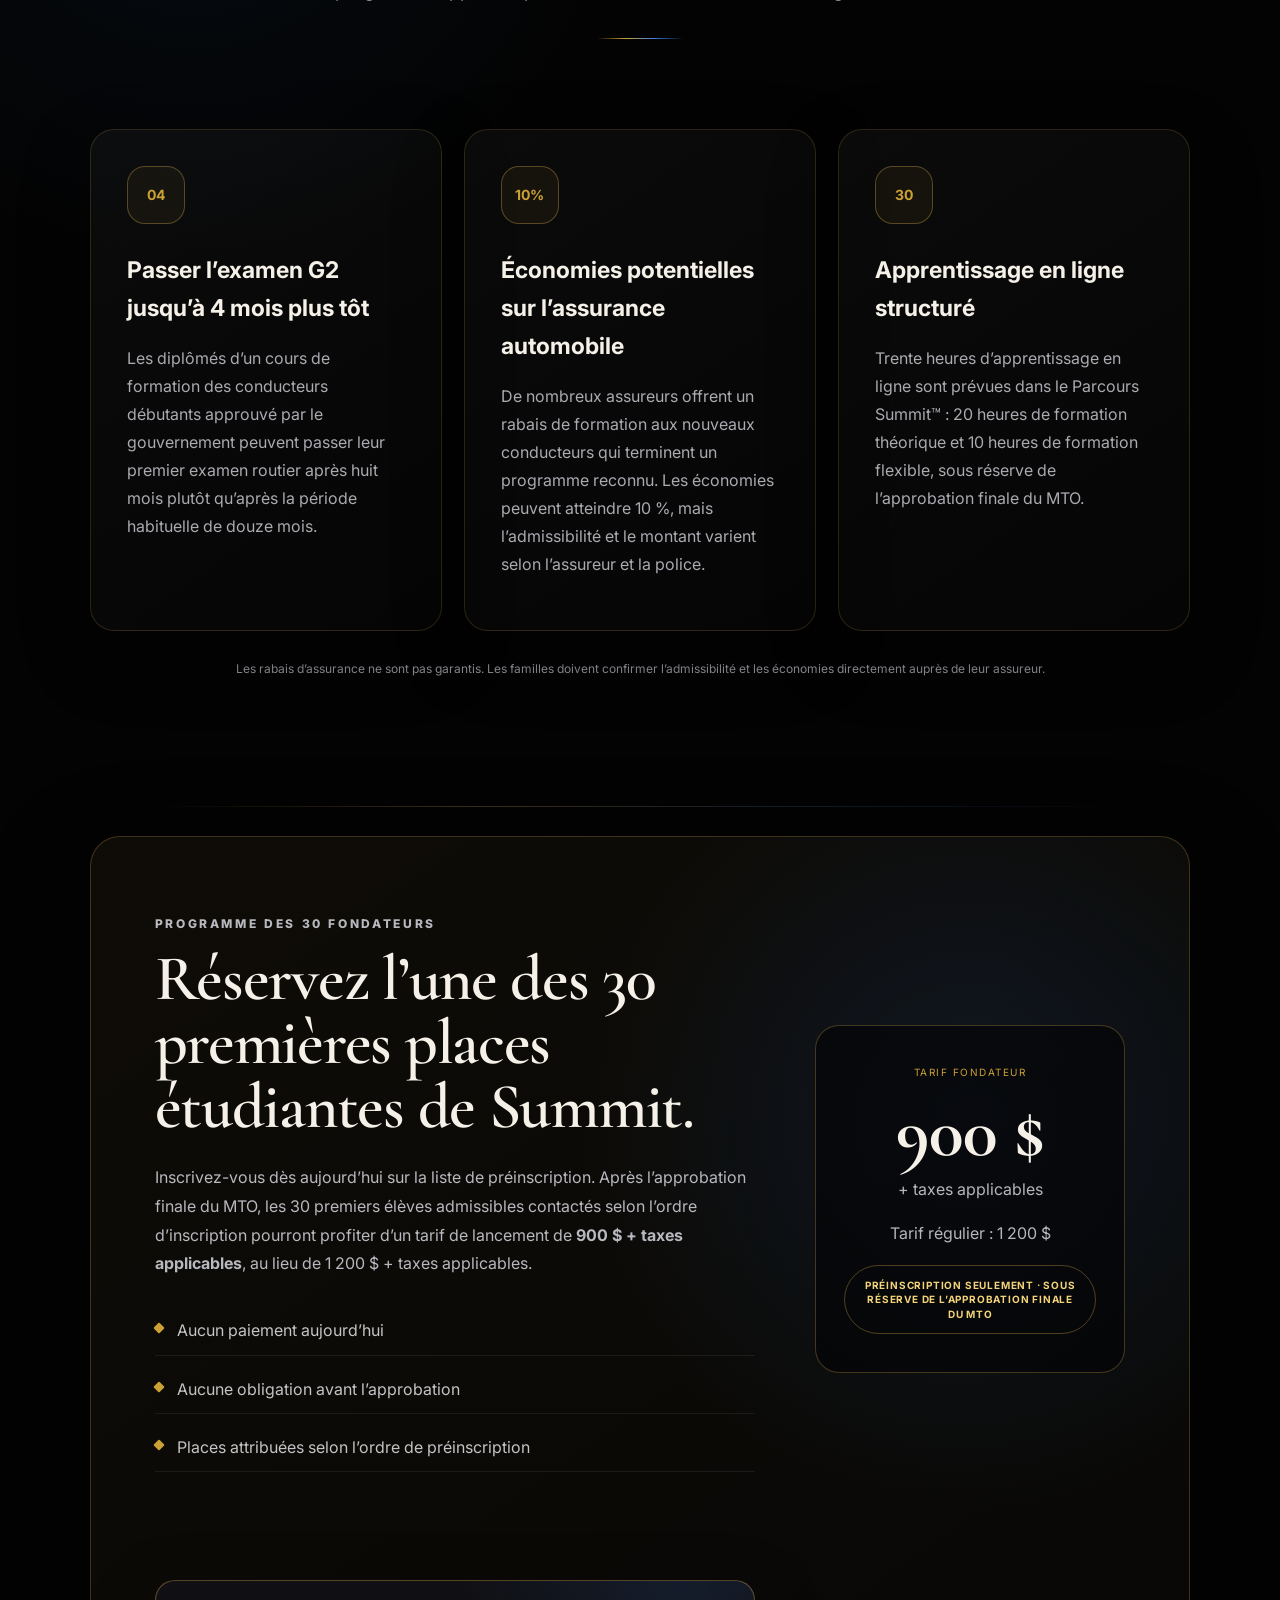
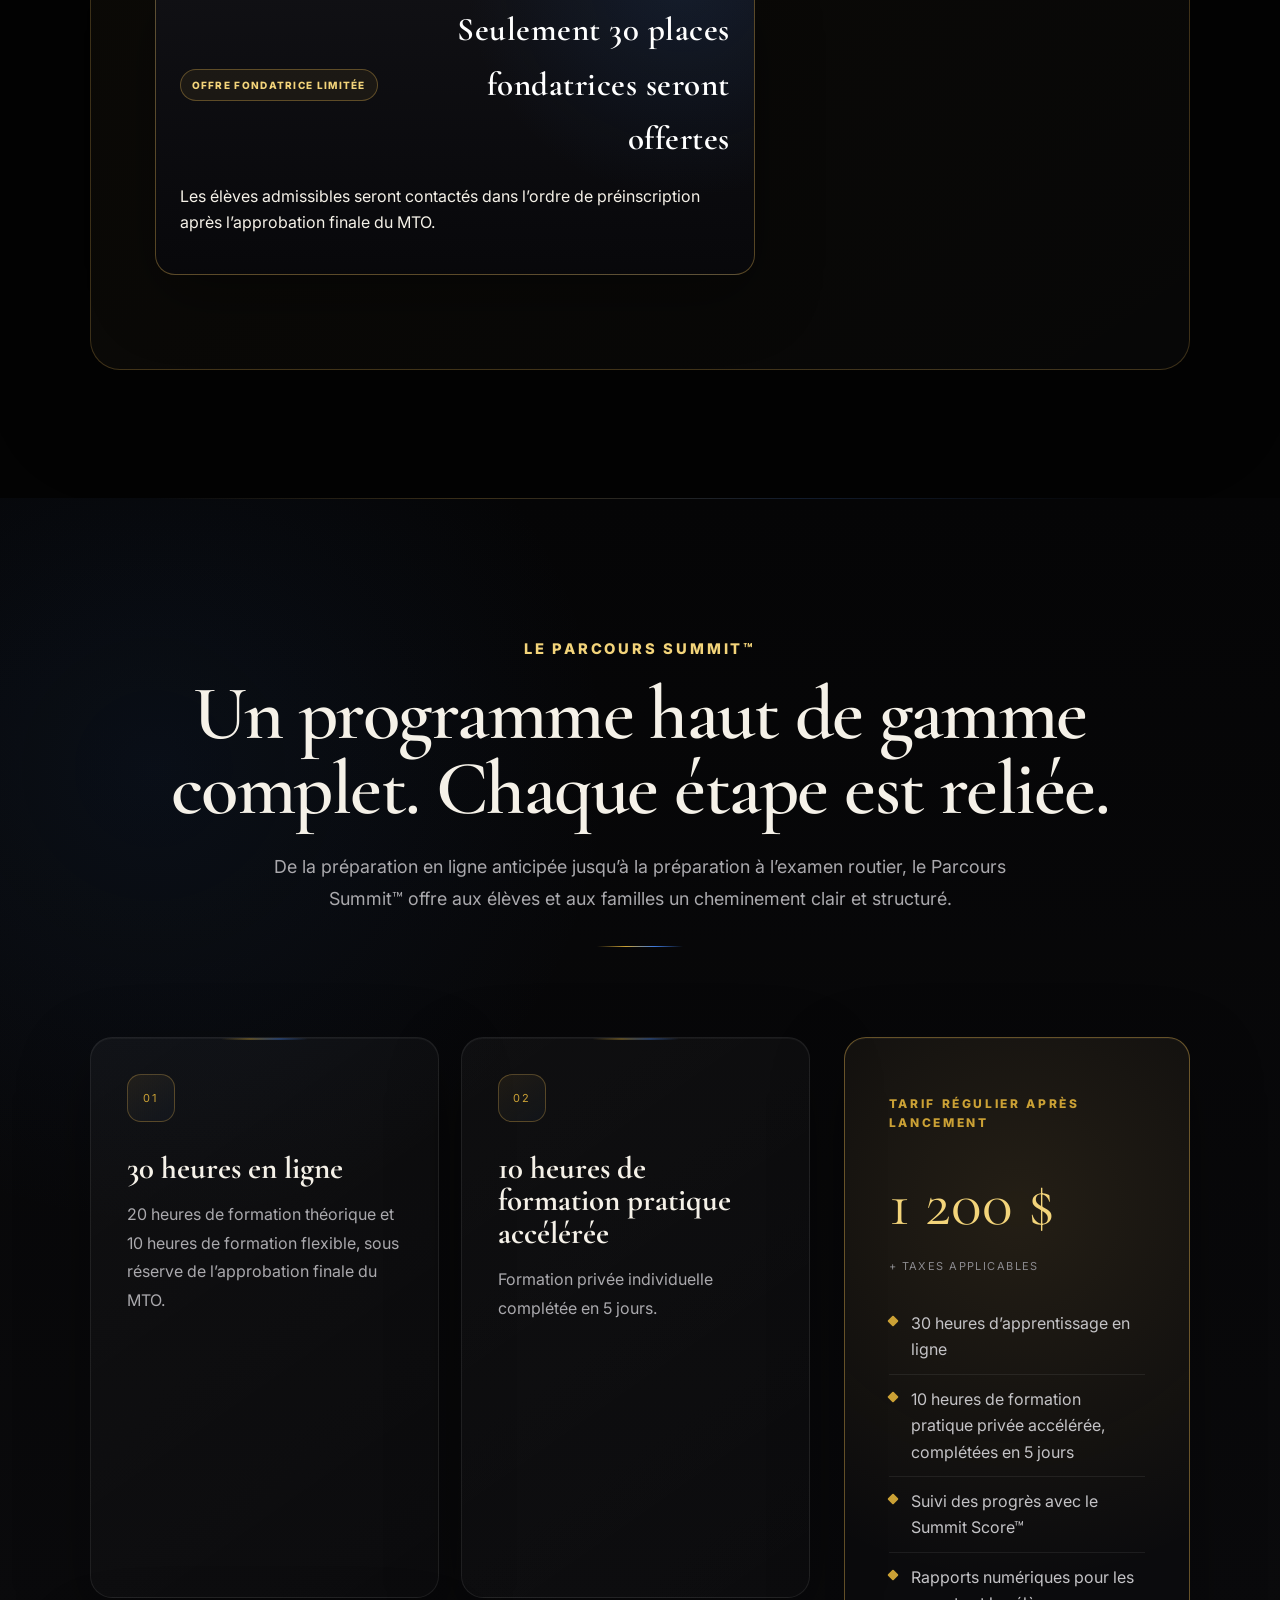
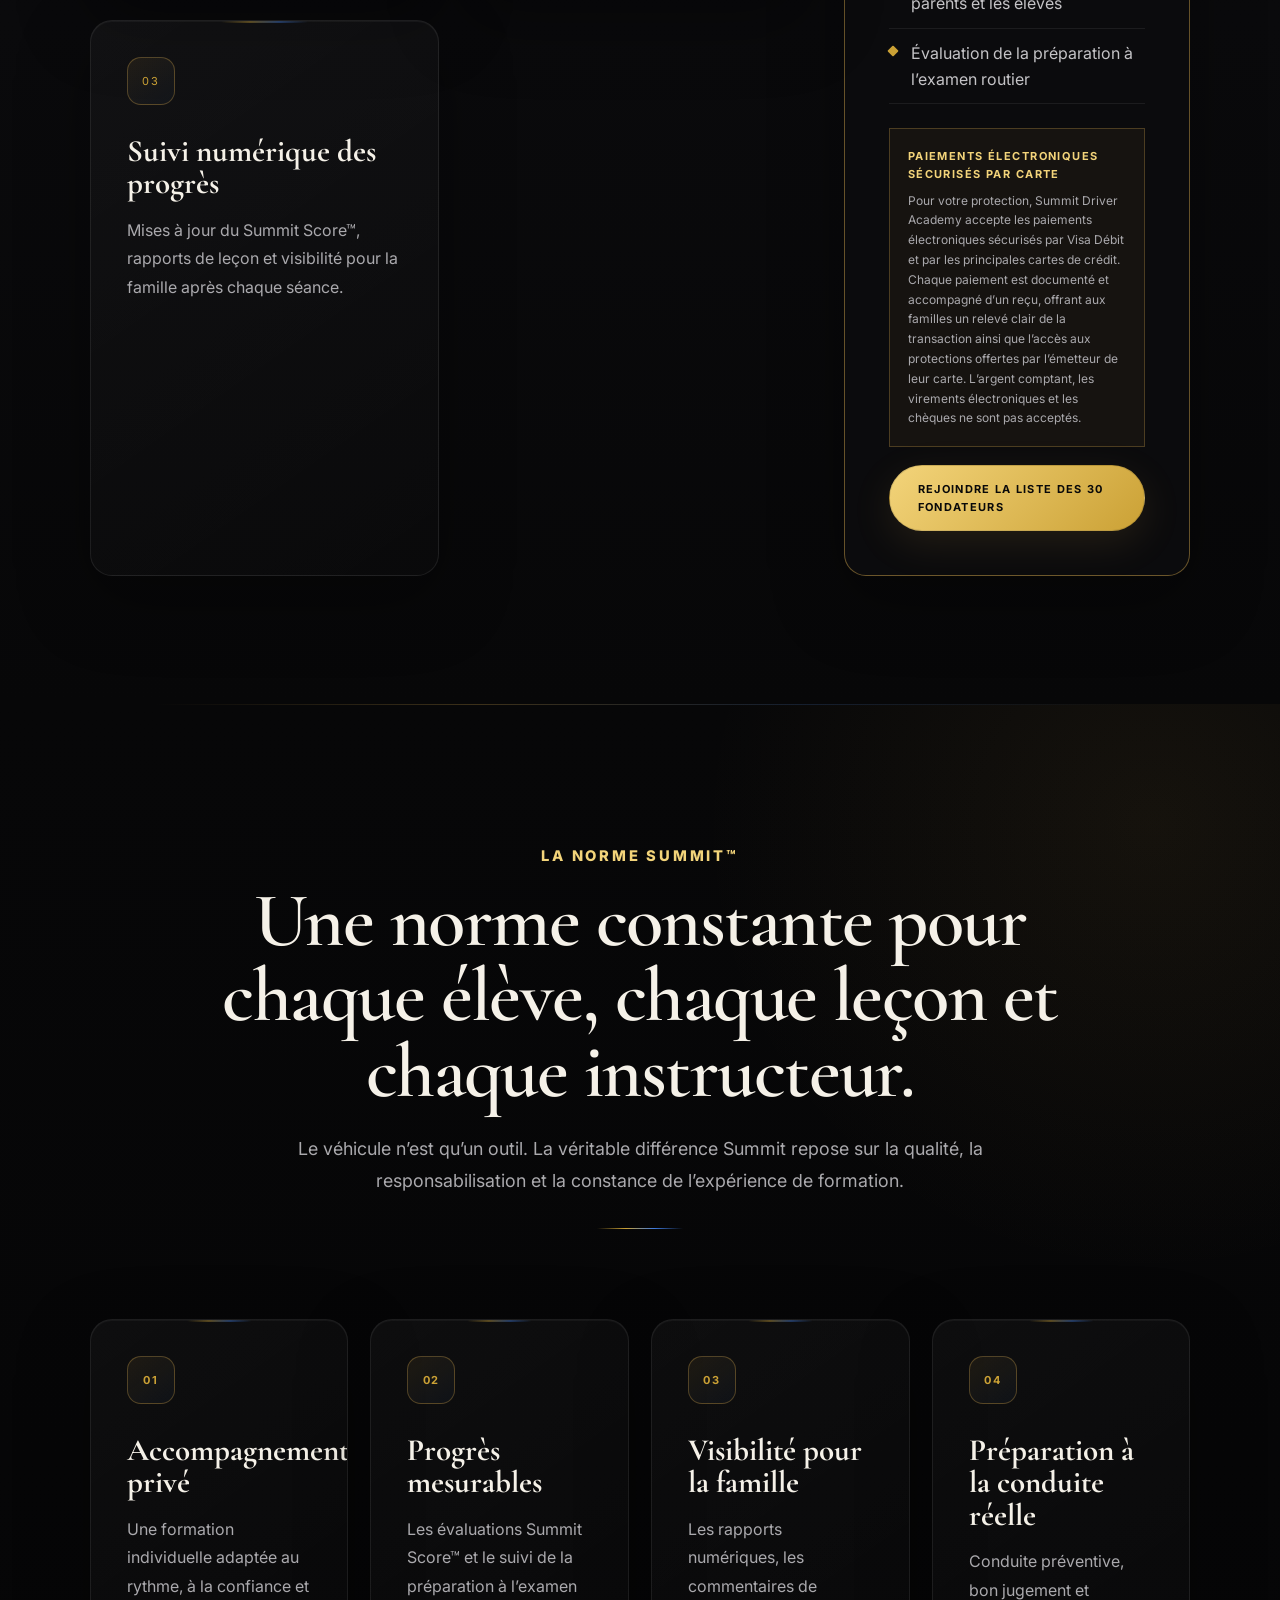
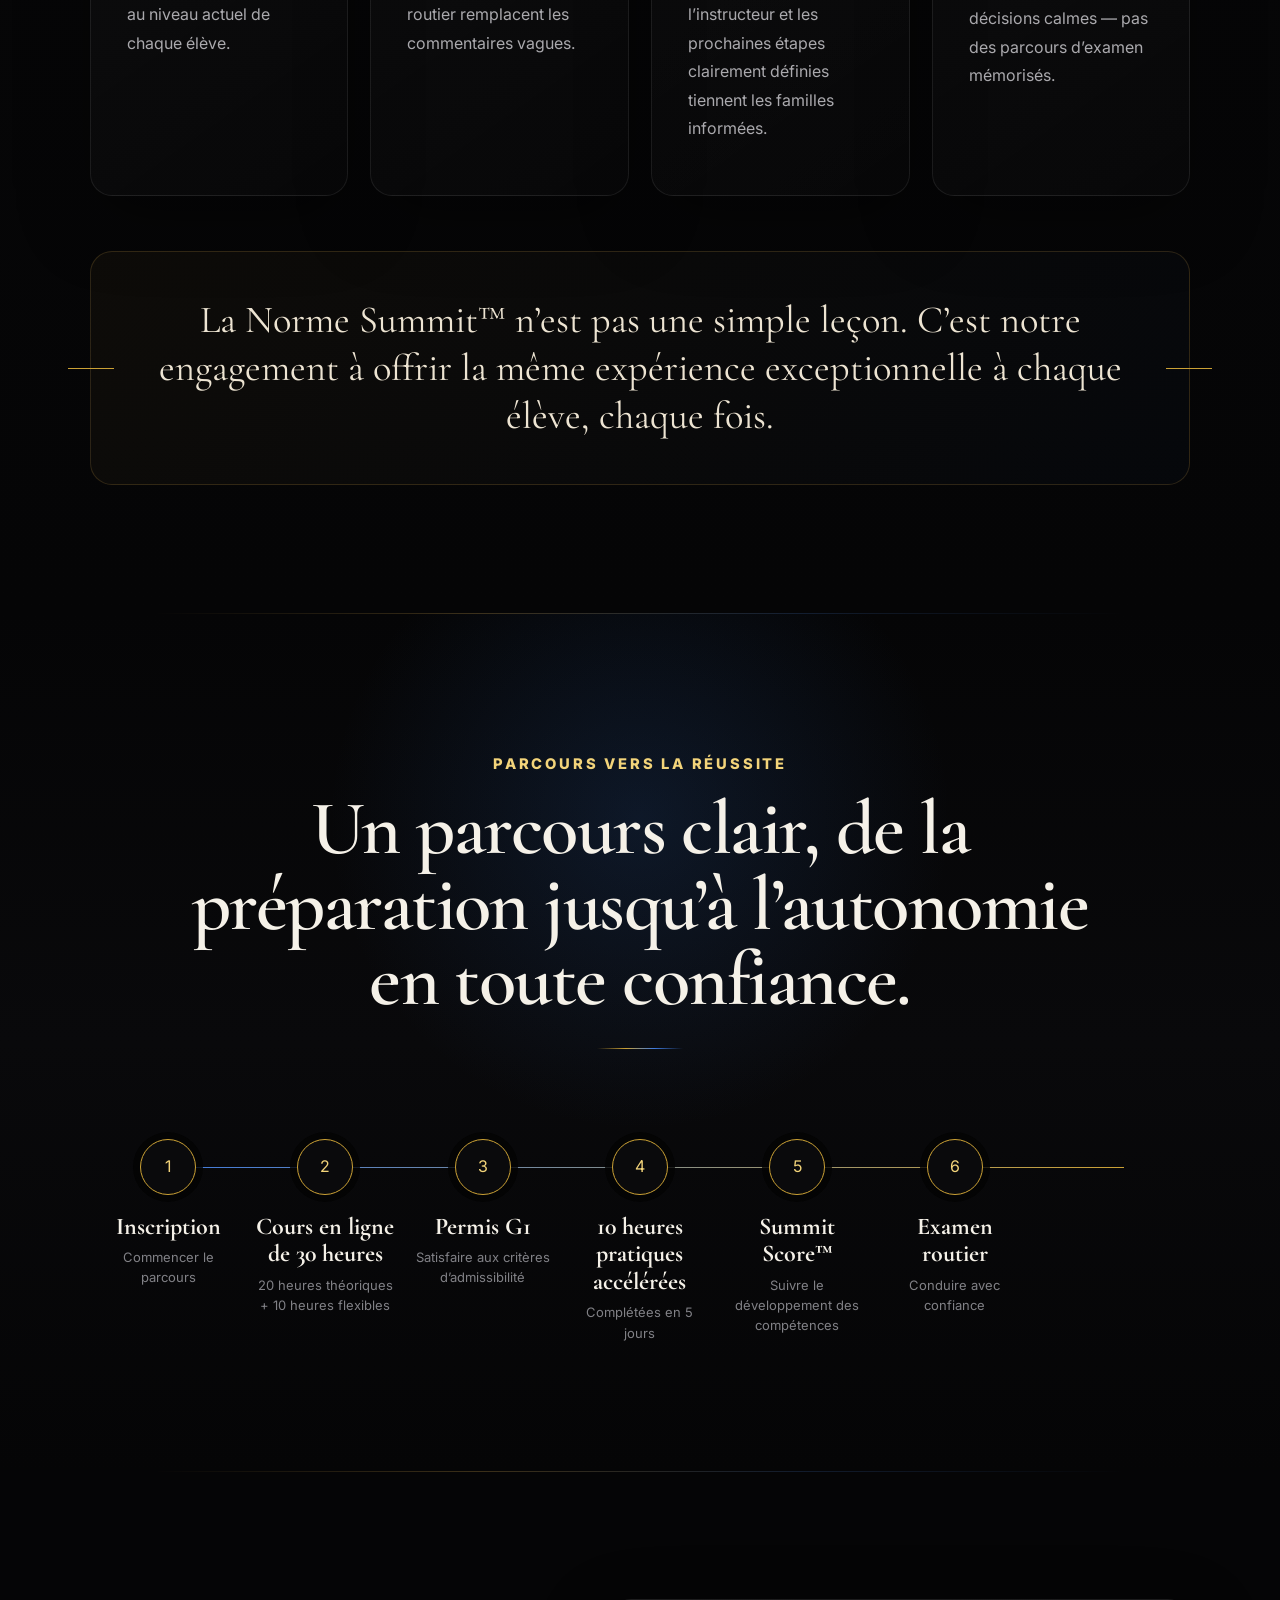
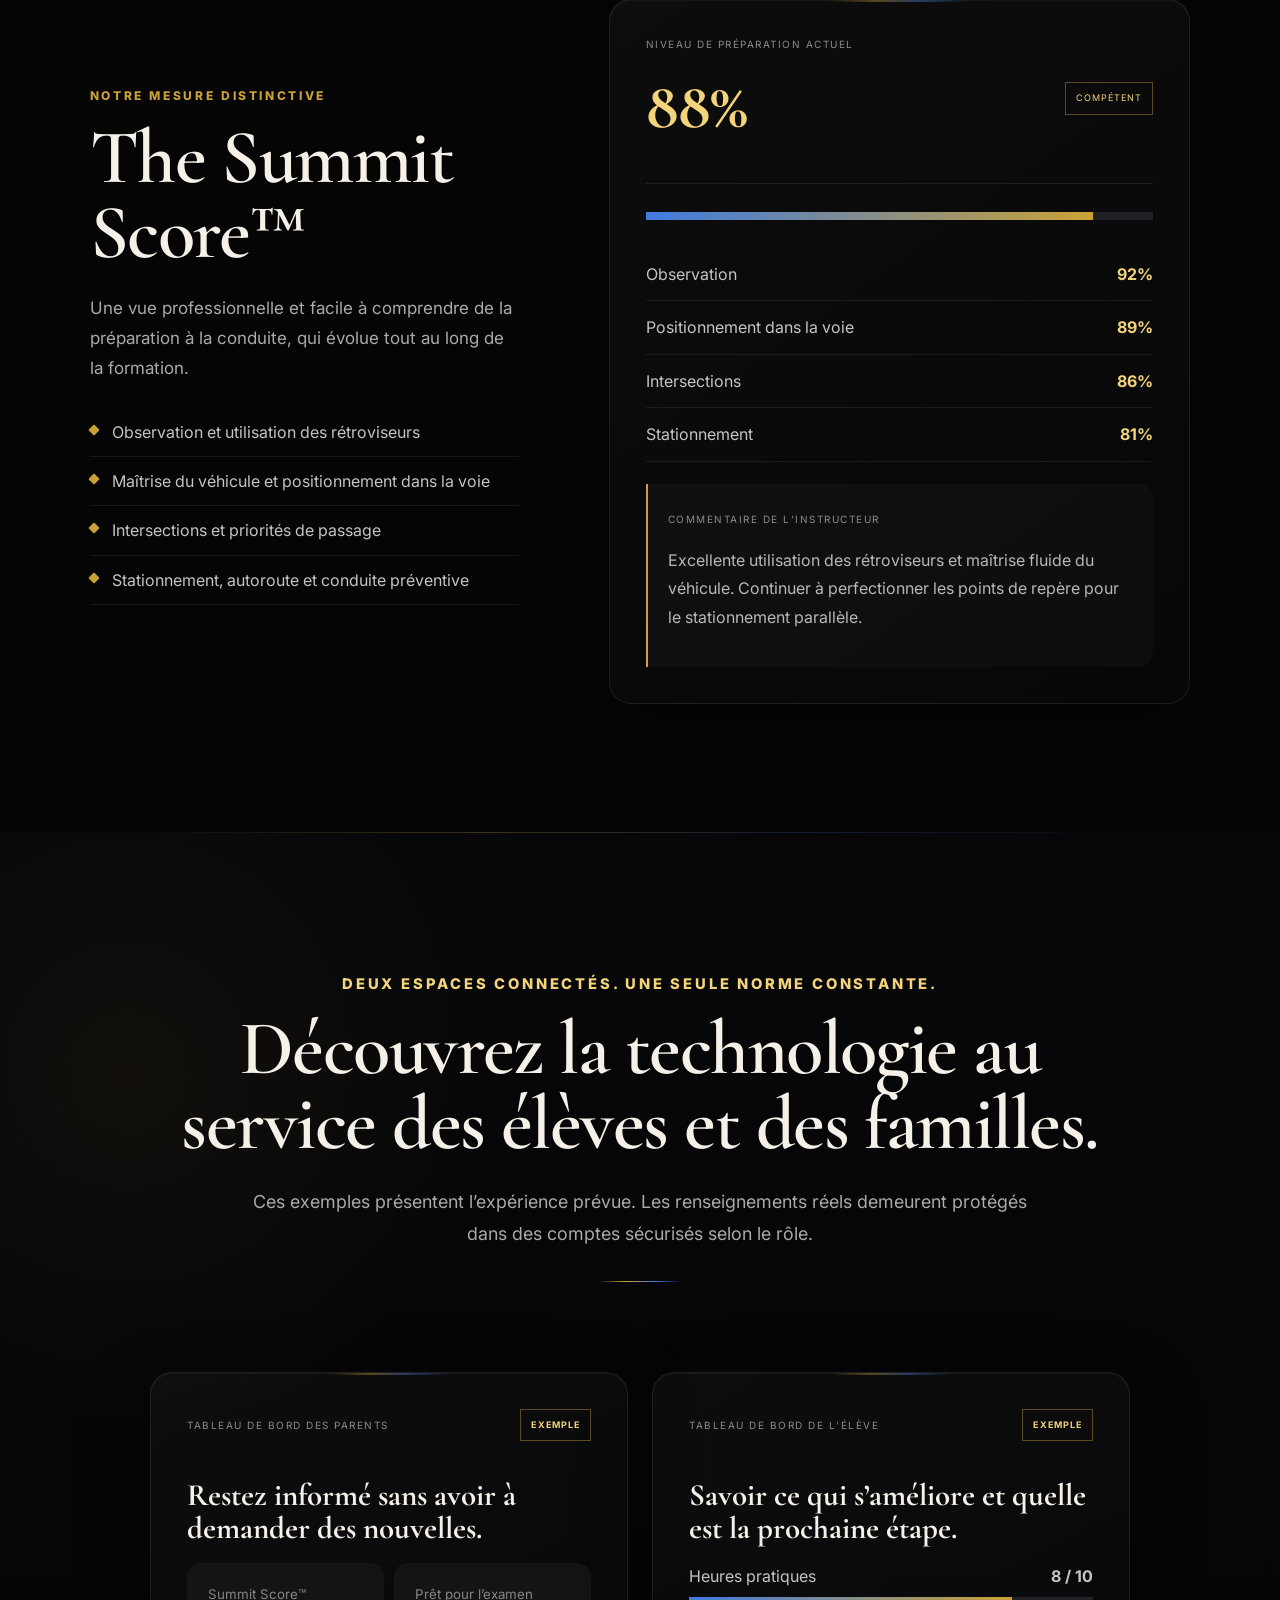
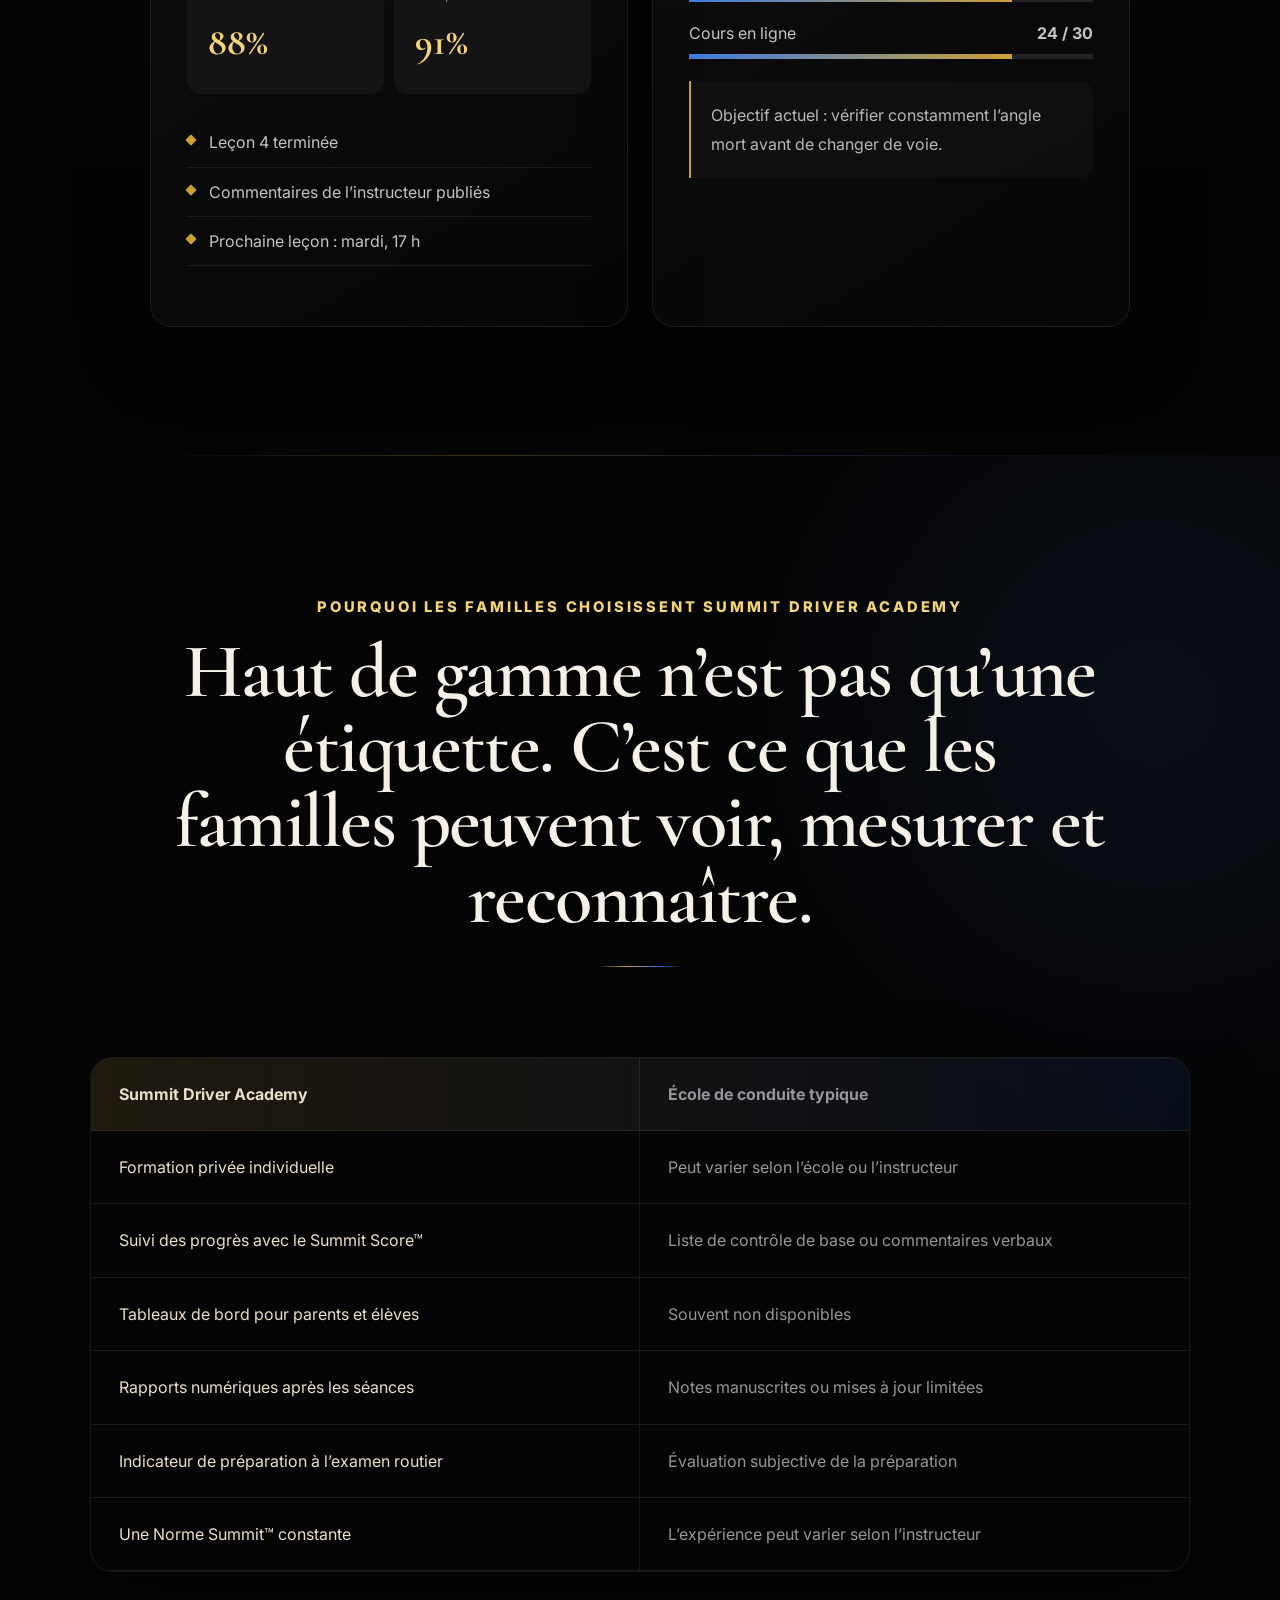
==== commit 45948415: "Publish French About Us page" ====
--- a/fr/index.html
+++ b/fr/index.html
@@ -48,6 +48,7 @@
 <a href="#standard">La Norme Summit™</a>
 <a href="#technology">Technologie</a>
 <a href="#families">Pourquoi Summit</a>
+<a href="#about">À propos</a>
 <a href="#team">Notre équipe</a>
 <a href="#faq">FAQ</a>
 <a class="nav-cta" href="#contact">Préinscription</a>
@@ -75,6 +76,20 @@
 <a class="button button-primary" href="#contact">Réserver une place parmi les 30 fondateurs</a>
 <a class="button button-secondary" href="#path">Découvrir le Parcours Summit™</a>
 </div>
+<section class="section about-section" id="about">
+<div class="section-heading reveal"><p class="eyebrow">À propos de Summit Driver Academy</p><h2>Créée selon le point de vue d’un parent.</h2><p>Une communication claire, des progrès visibles et une norme plus élevée de formation à la conduite pour chaque famille.</p></div>
+<div class="about-story reveal">
+<p>Summit Driver Academy est née de l’expérience d’un parent.</p>
+<p>Pendant que ma fille suivait sa formation à la conduite, j’avais de la difficulté à comprendre ses progrès, les compétences qu’elle travaillait et si elle devenait réellement une conductrice confiante et bien préparée. La communication était limitée et, comme parent, je me sentais souvent tenu à l’écart d’une étape importante de son apprentissage.</p>
+<p>J’ai créé Summit Driver Academy parce que les familles méritent une meilleure visibilité, une communication plus claire et une plus grande confiance dans la formation que reçoivent leurs jeunes conducteurs.</p>
+</div>
+<div class="about-principles">
+<article class="about-card reveal"><h3>Une norme plus élevée pour la formation à la conduite</h3><p>Summit repose sur une conviction simple : réussir l’examen routier ne devrait pas être la seule mesure de réussite.</p><p>Notre objectif est de former des conducteurs calmes, compétents et responsables, capables de reconnaître les risques, de prendre de bonnes décisions et de réagir avec confiance dans des situations réelles. Chaque élève bénéficie d’un enseignement patient et structuré, fondé sur des normes pédagogiques constantes.</p></article>
+<article class="about-card reveal"><h3>Des progrès que les familles peuvent comprendre</h3><p>Les élèves et leurs familles ne devraient jamais se demander ce qui a été accompli ni quelle sera la prochaine étape.</p><p>Summit combine un enseignement professionnel, un suivi documenté des progrès, des commentaires clairs de l’instructeur et des outils numériques. Cette approche favorise la responsabilisation de nos instructeurs, la transparence pour les familles et une expérience d’apprentissage plus ciblée pour chaque élève.</p></article>
+<article class="about-card reveal"><h3>Un leadership local et une responsabilité personnelle</h3><p>Summit Driver Academy est une entreprise locale créée pour servir Russell et les collectivités environnantes. Nous ne sommes ni une franchise éloignée ni une plateforme en ligne anonyme.</p><p>Notre réputation se bâtira un élève et une famille à la fois. Nous assumons personnellement la responsabilité de la qualité, de la constance et du professionnalisme de chaque expérience Summit.</p></article>
+</div>
+<aside class="about-promise reveal"><p class="eyebrow">Notre promesse</p><p>Nous communiquerons clairement, enseignerons avec patience et maintiendrons la même norme élevée pour chaque élève. Nous traiterons les familles avec respect, fournirons des commentaires honnêtes et ne perdrons jamais de vue ce qui compte le plus : préparer les élèves à conduire de façon sécuritaire et confiante bien après leur examen routier.</p><strong>Summit Driver Academy — Entreprise d’ici. Une conduite professionnelle.</strong></aside>
+</section>
 <section class="section team-section" id="team">
 <div class="section-heading reveal"><p class="eyebrow">Rencontrez notre équipe</p><h2>Un leadership professionnel. Une Norme Summit constante.</h2><p>Un enseignement patient, des attentes claires et un accompagnement conçu pour la conduite réelle.</p></div>
 <div class="team-grid">
@@ -243,7 +258,7 @@
 <div><p>La confiance au volant, au plus haut niveau.</p><small>© <span id="year"></span> Summit Driver Academy Inc. Société constituée en Ontario. Au service de Russell, Embrun, Casselman, Ottawa et des collectivités environnantes.</small></div>
 <nav aria-label="Footer navigation" class="footer-links"><a href="#path">Programme</a><a href="#families">Pourquoi Summit</a><a href="#team">Équipe</a><a href="#faq">FAQ</a><a href="#contact">Contact</a><a href="confidentialite.html">Confidentialité</a><a href="politique-inscription.html">Politique d’inscription</a></nav>
 </footer>
-<script src="../supabase-config.js"></script>
+<script>window.SUMMIT_REGISTRATION = { endpoint: "https://zrnylkqtofjitxtykhxq.supabase.co/functions/v1/register" };</script>
 <script src="../script.js"></script>
 </body>
 </html>
--- a/styles.css
+++ b/styles.css
@@ -857,3 +857,85 @@
 
 .team-photo img[alt^="Karen St. Pierre"]{object-position:center 18%}
 .approval-status{margin:18px 0 0;padding:12px 14px;border:1px solid rgba(214,168,76,.35);border-radius:999px;color:var(--gold2);font-size:10px;font-style:normal;font-weight:700;letter-spacing:.08em;line-height:1.45;text-align:center;text-transform:uppercase}
+
+/* Responsive team biographies: keep every card centred and prevent tablet clipping. */
+.hero .team-section .team-grid {
+  width: 100%;
+  max-width: 100%;
+  margin-inline: auto;
+}
+
+/* About Summit: founder story and service principles */
+.hero .about-section{width:min(1320px,100%);margin:40px auto 0;padding:clamp(70px,8vw,112px) clamp(22px,5vw,72px);background:radial-gradient(circle at 50% 0,rgba(18,59,134,.2),transparent 38%),linear-gradient(180deg,#08080a,#030303);border-block:1px solid rgba(214,168,76,.2)}
+.about-story{max-width:940px;margin:0 auto 24px;padding:clamp(26px,4vw,46px);border:1px solid rgba(214,168,76,.34);border-left:3px solid var(--gold);background:rgba(255,255,255,.025);box-shadow:var(--shadow)}
+.about-story p,.about-card p,.about-promise p:not(.eyebrow){color:var(--muted);font-size:clamp(15px,1.2vw,17px);line-height:1.82}
+.about-story p:first-child{font-family:"Cormorant Garamond";font-size:clamp(28px,3vw,40px);line-height:1.15;color:#efe6d5;margin-top:0}
+.about-story p:last-child{margin-bottom:0;color:#d8cfbd}
+.about-principles{max-width:1180px;margin:28px auto 0;display:grid;grid-template-columns:repeat(3,minmax(0,1fr));gap:18px}
+.about-card{padding:clamp(25px,3vw,38px);border:1px solid var(--line);background:linear-gradient(145deg,rgba(255,255,255,.035),rgba(255,255,255,.012));box-shadow:var(--shadow)}
+.about-card h3{font-family:"Cormorant Garamond";font-size:clamp(28px,2.6vw,36px);line-height:1.08;margin:0 0 20px;color:#efe6d5}
+.about-promise{max-width:1040px;margin:30px auto 0;padding:clamp(28px,4vw,48px);text-align:center;border:1px solid rgba(214,168,76,.4);background:radial-gradient(circle at 50% 0,rgba(214,168,76,.1),transparent 52%),#09090b}
+.about-promise strong{display:block;margin-top:24px;color:var(--gold2);font-size:12px;letter-spacing:.14em;text-transform:uppercase}
+@media(max-width:980px){.about-principles{grid-template-columns:1fr}.hero .about-section{padding-inline:clamp(18px,4vw,42px)}}
+@media(max-width:640px){.hero .about-section{padding-block:64px}.about-story,.about-card,.about-promise{padding:24px}.about-promise strong{font-size:10px;line-height:1.7}}
+.hero .team-section .team-card,
+.hero .team-section .team-card > div {
+  min-width: 0;
+}
+.hero .team-section .team-card p {
+  overflow-wrap: anywhere;
+}
+
+@media (max-width: 900px) {
+  .hero .team-section {
+    width: min(100% - 32px, 760px);
+    margin: 36px auto 30px;
+    padding: 40px 24px;
+  }
+  .hero .team-section .section-heading {
+    max-width: 680px;
+    margin-bottom: 42px;
+  }
+  .hero .team-section .team-card {
+    grid-template-columns: 1fr;
+    width: 100%;
+    max-width: 680px;
+    margin-inline: auto;
+    gap: 26px;
+  }
+  .hero .team-section .team-card + .team-card {
+    margin-top: 24px;
+  }
+  .hero .team-section .team-photo {
+    width: min(100%, 360px);
+    margin-inline: auto;
+  }
+  .hero .team-section .team-photo img {
+    min-height: 0;
+    aspect-ratio: 4 / 5;
+  }
+  .hero .team-section .team-card > div:last-child {
+    text-align: left;
+  }
+}
+
+@media (max-width: 520px) {
+  .hero .team-section {
+    width: calc(100% - 24px);
+    padding: 30px 14px;
+    border-radius: 18px;
+  }
+  .hero .team-section .team-card {
+    padding: 18px;
+  }
+  .hero .team-section .team-name {
+    font-size: clamp(34px, 11vw, 42px);
+  }
+  .hero .team-section .team-title {
+    line-height: 1.55;
+  }
+  .hero .team-section .team-card p:not(.team-name):not(.team-title) {
+    font-size: 15px;
+    line-height: 1.72;
+  }
+}
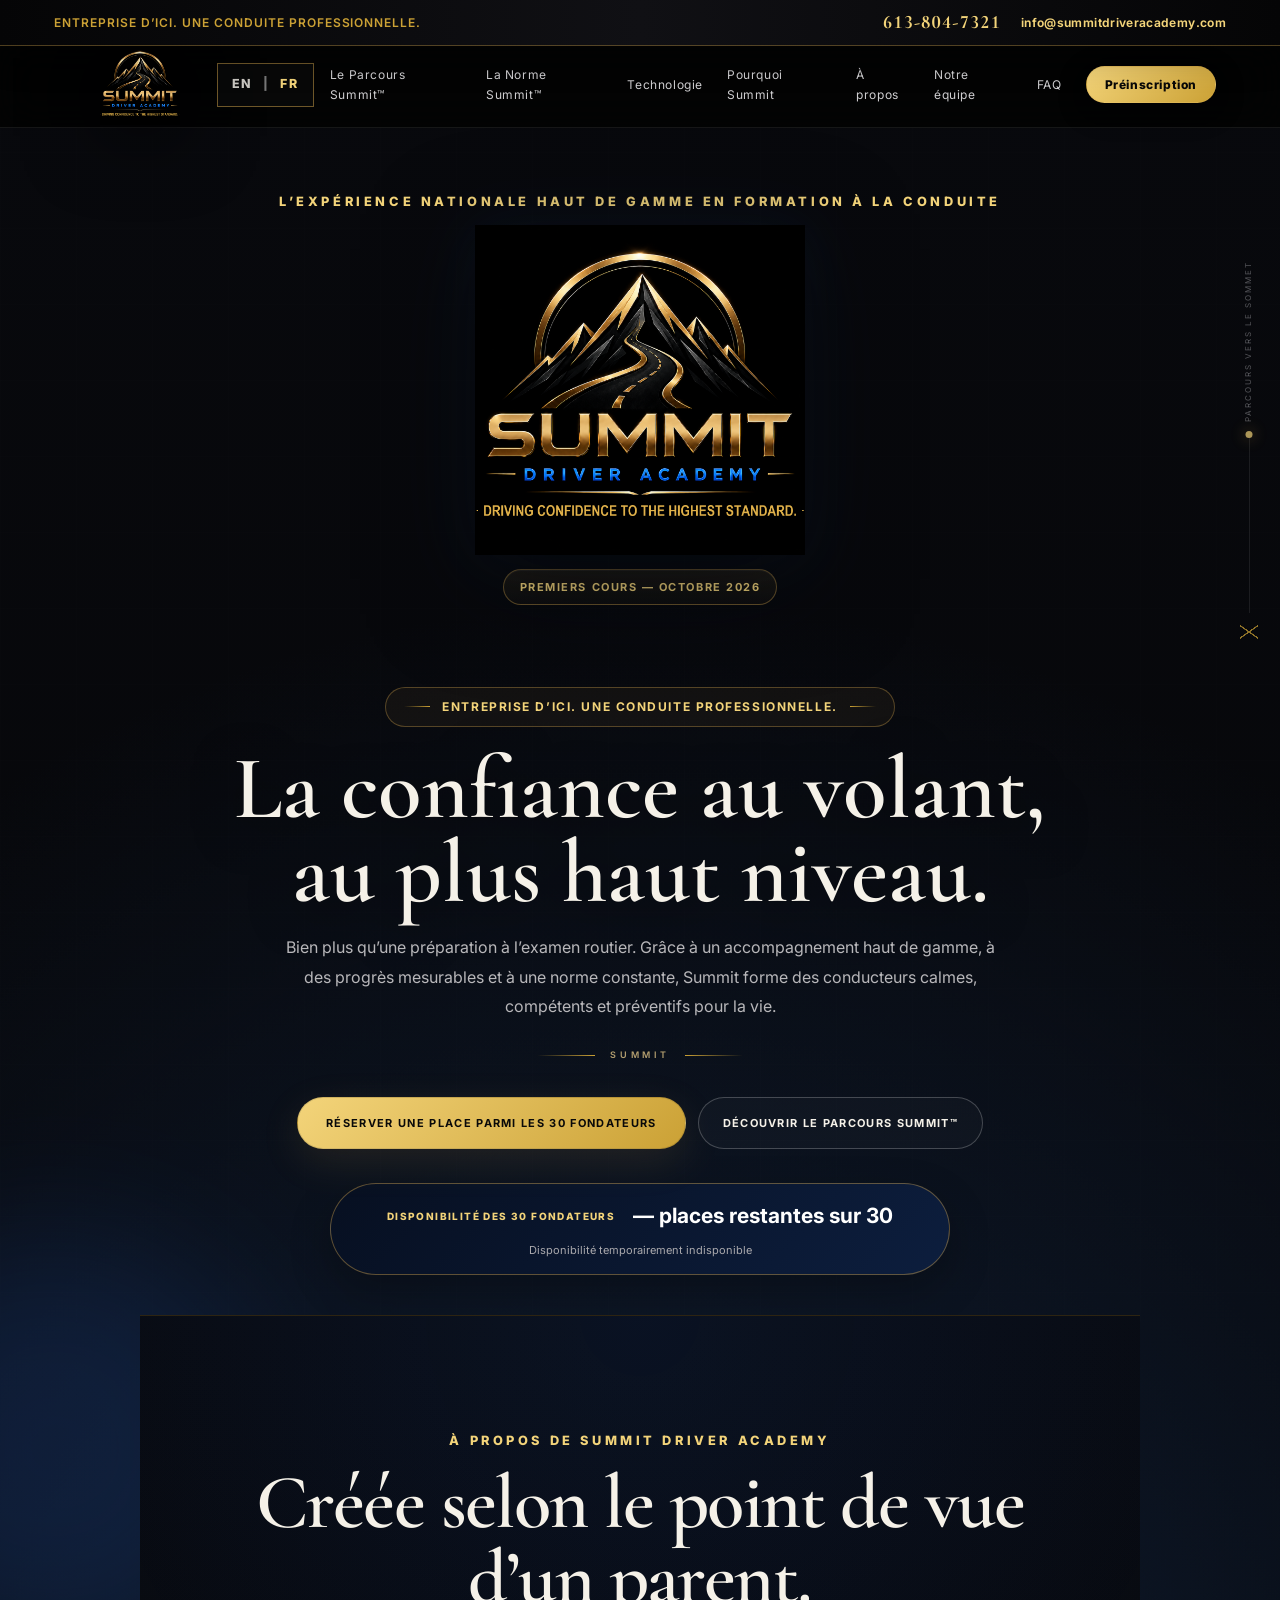
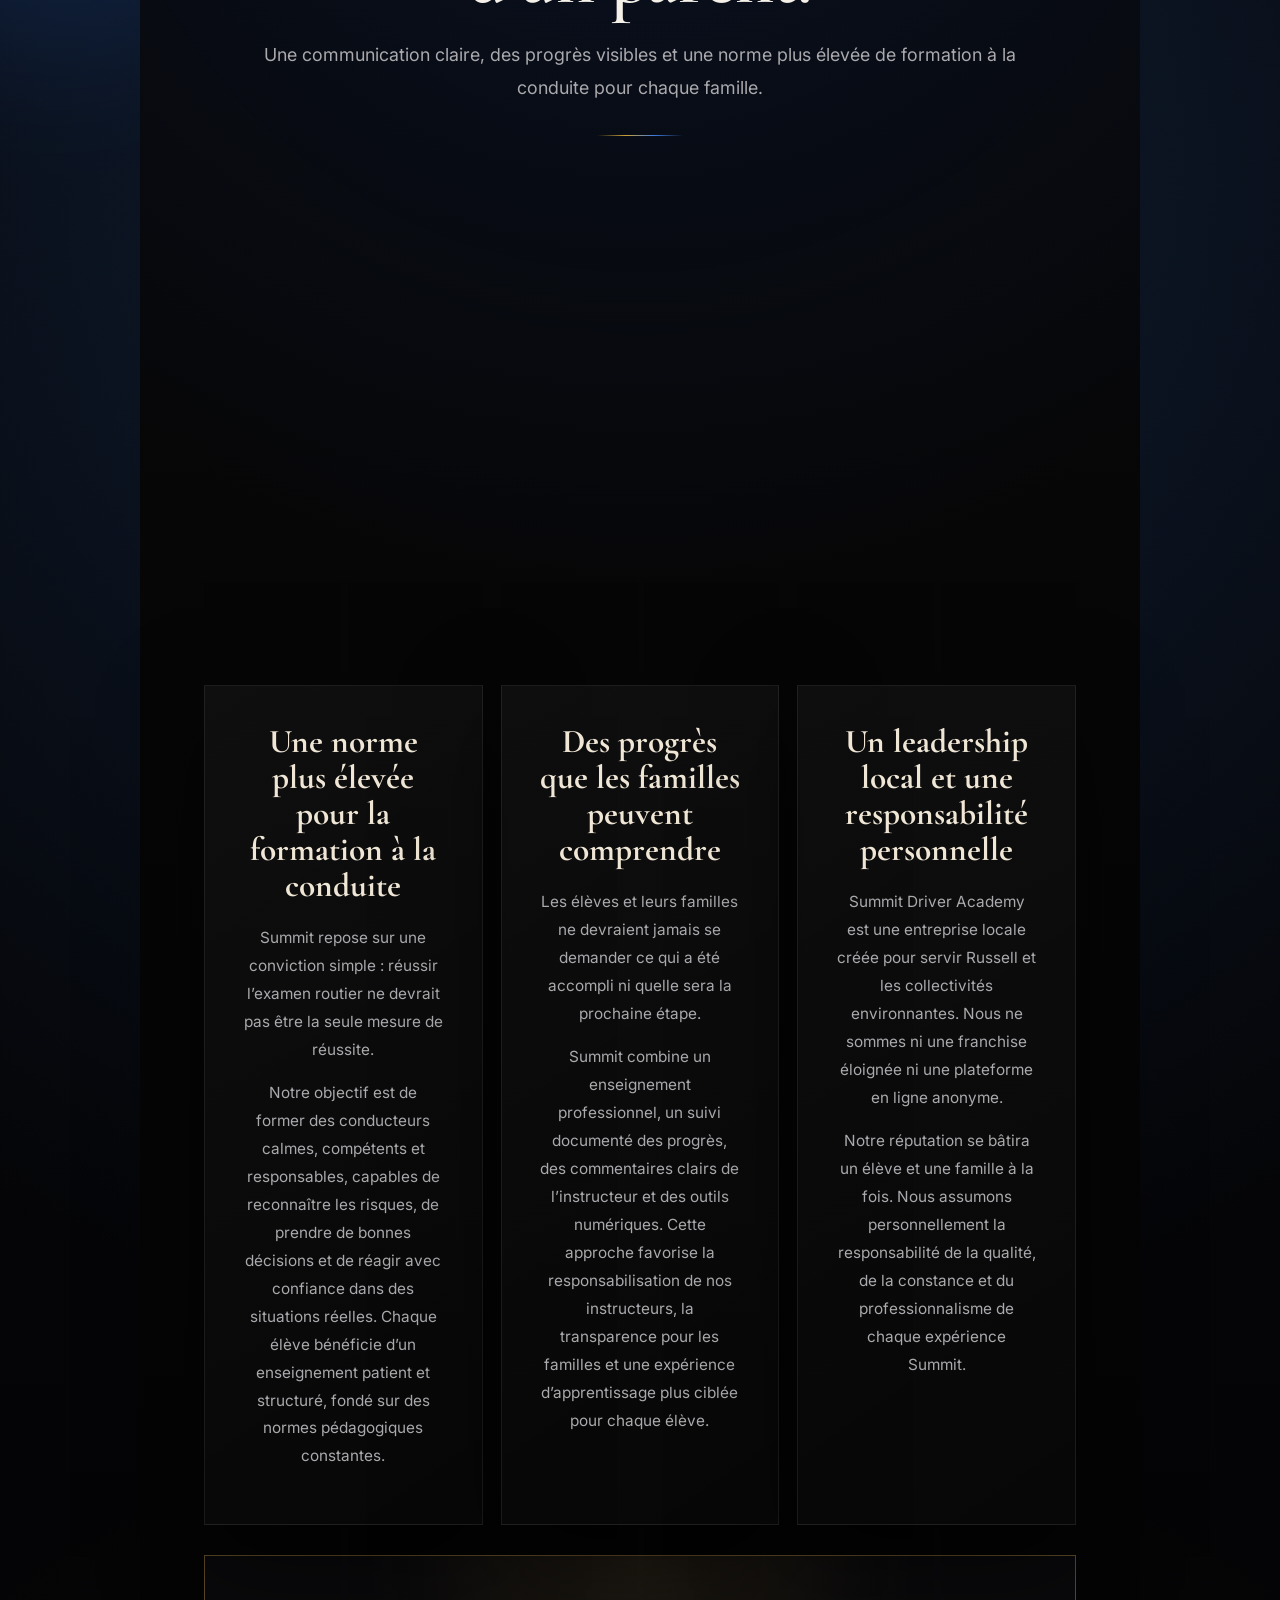
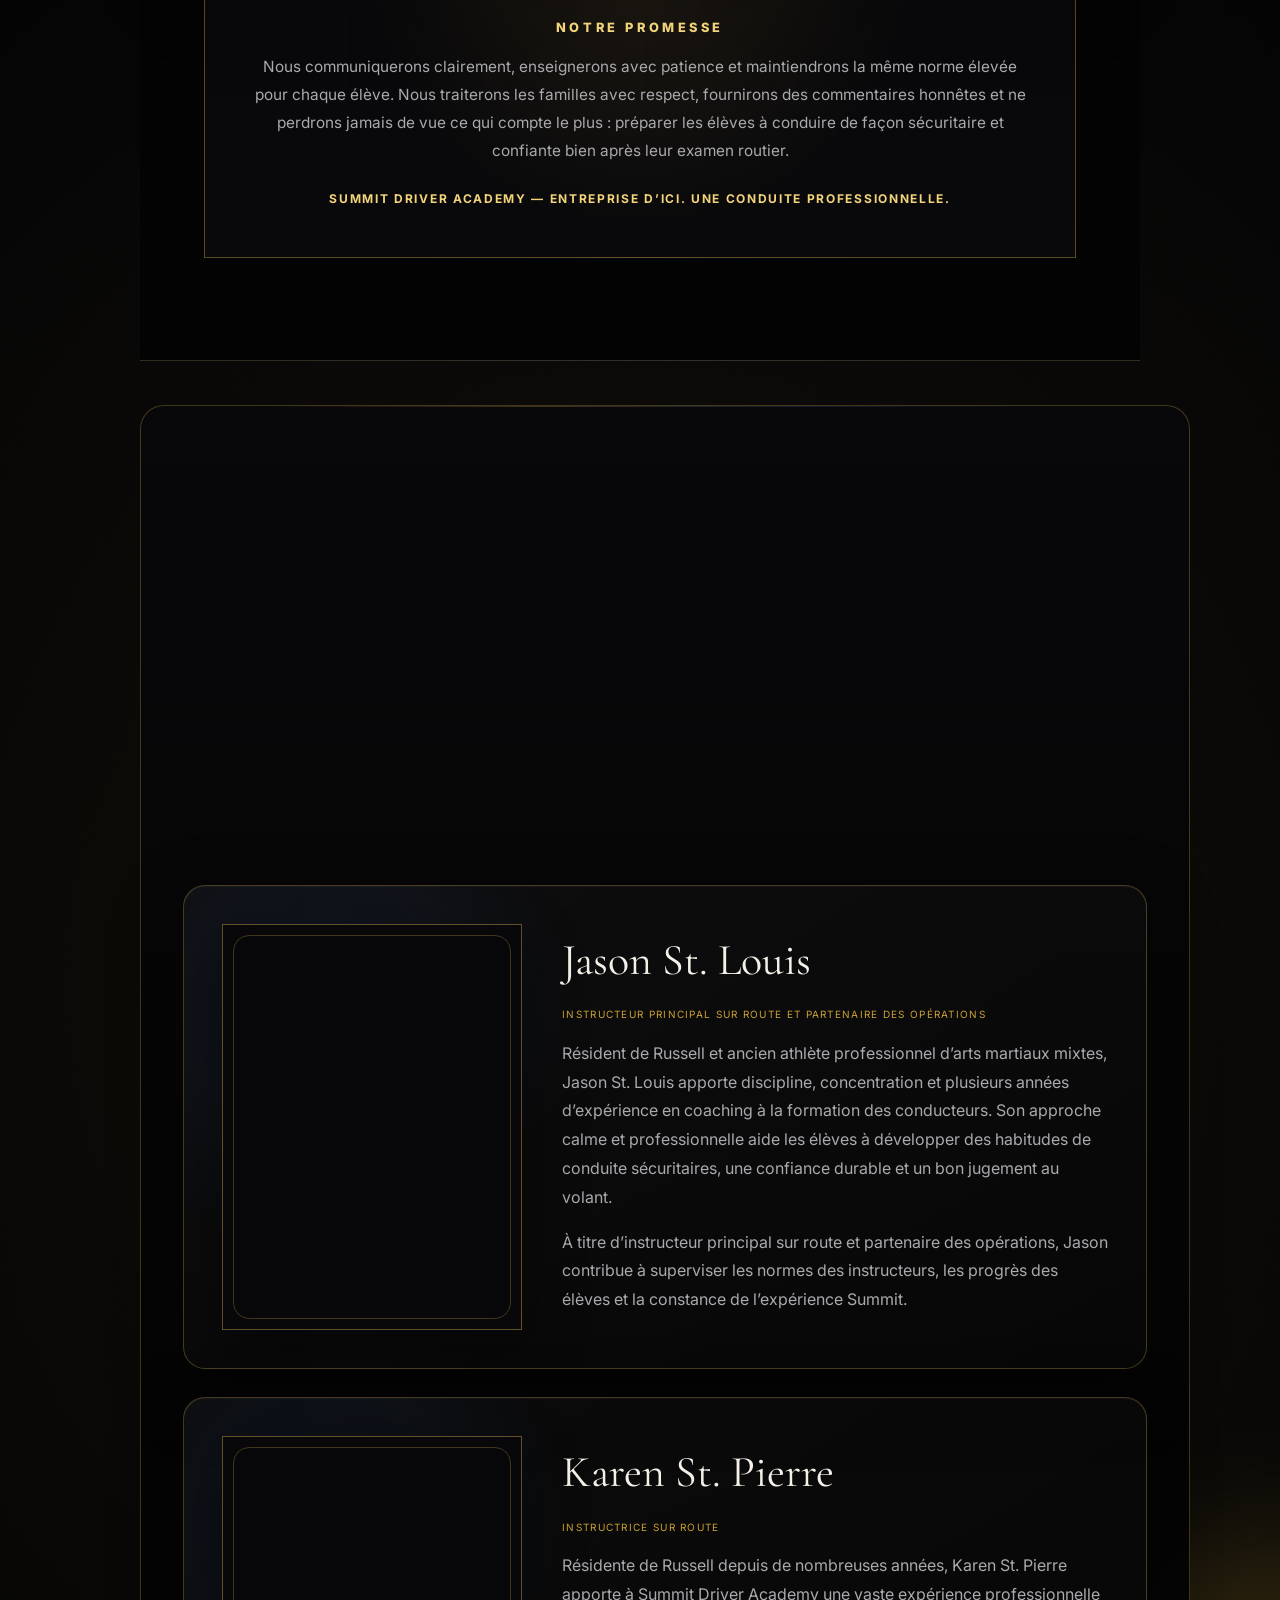
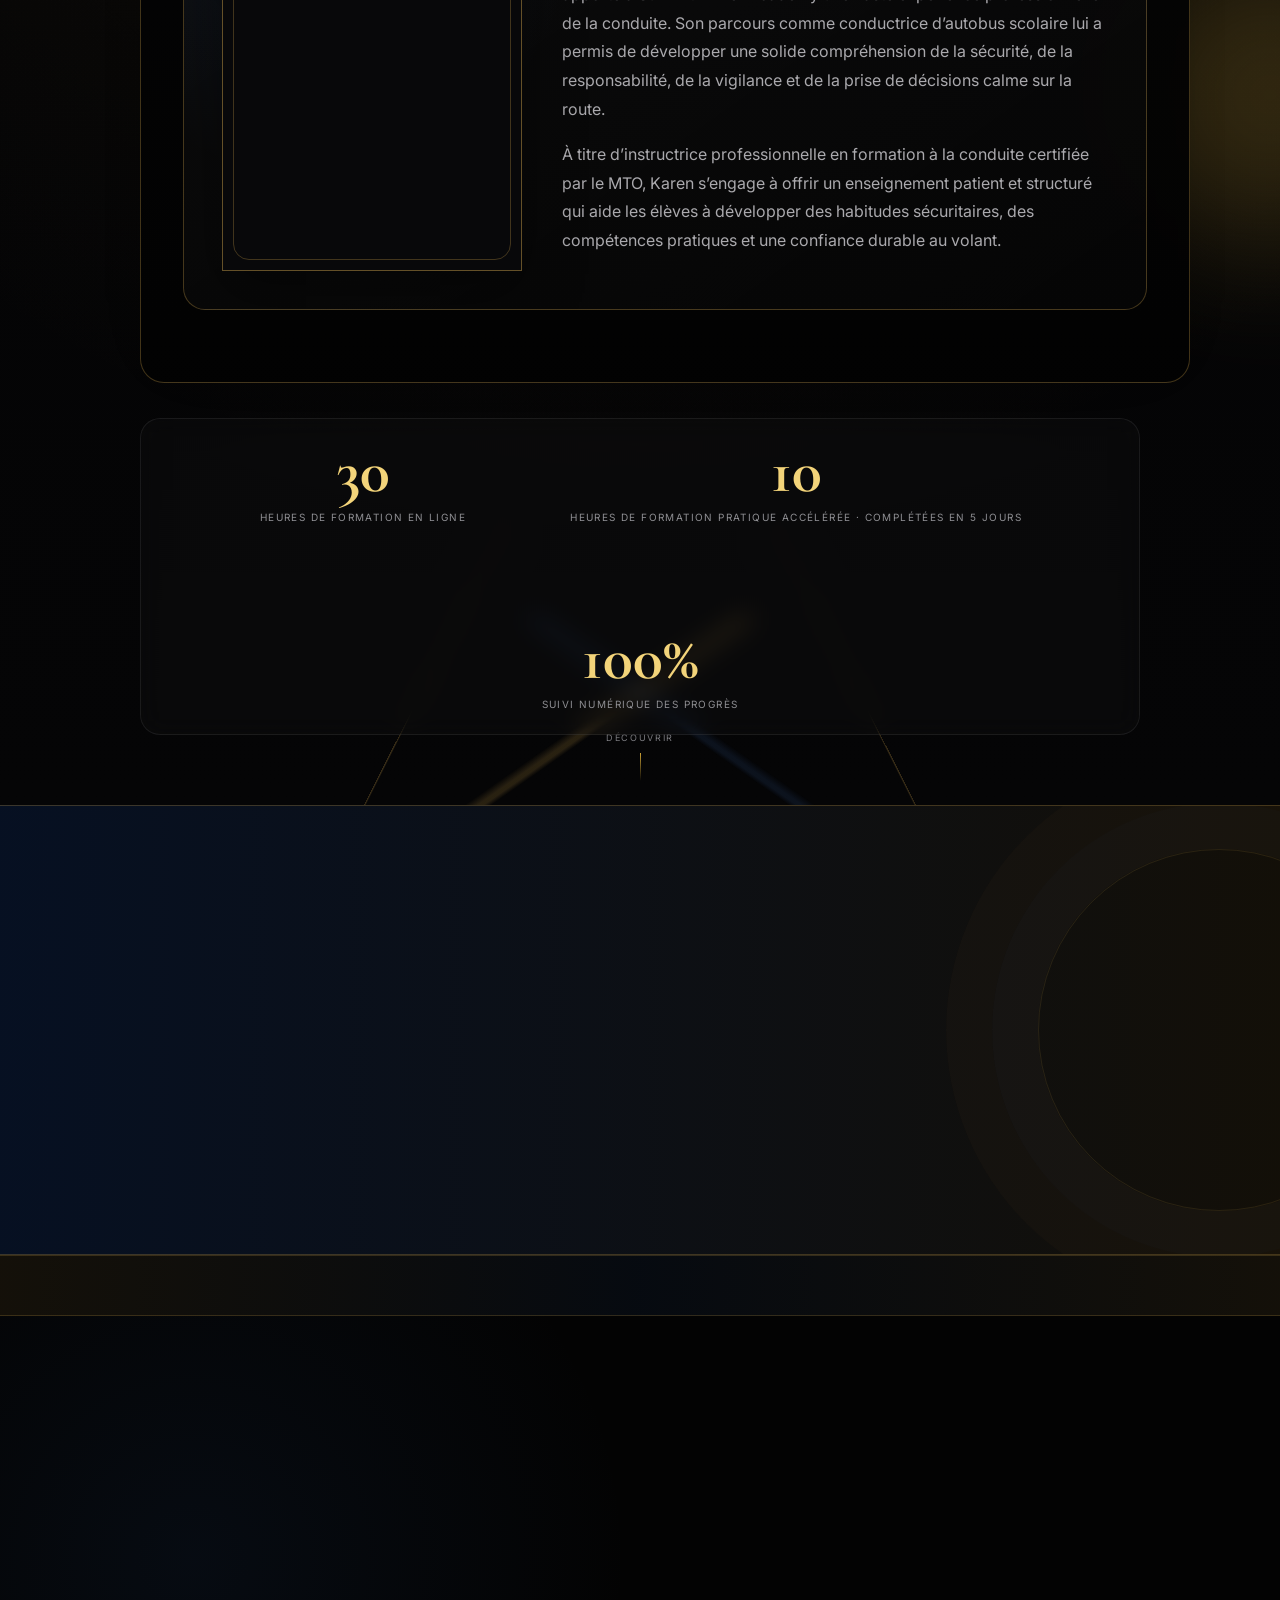
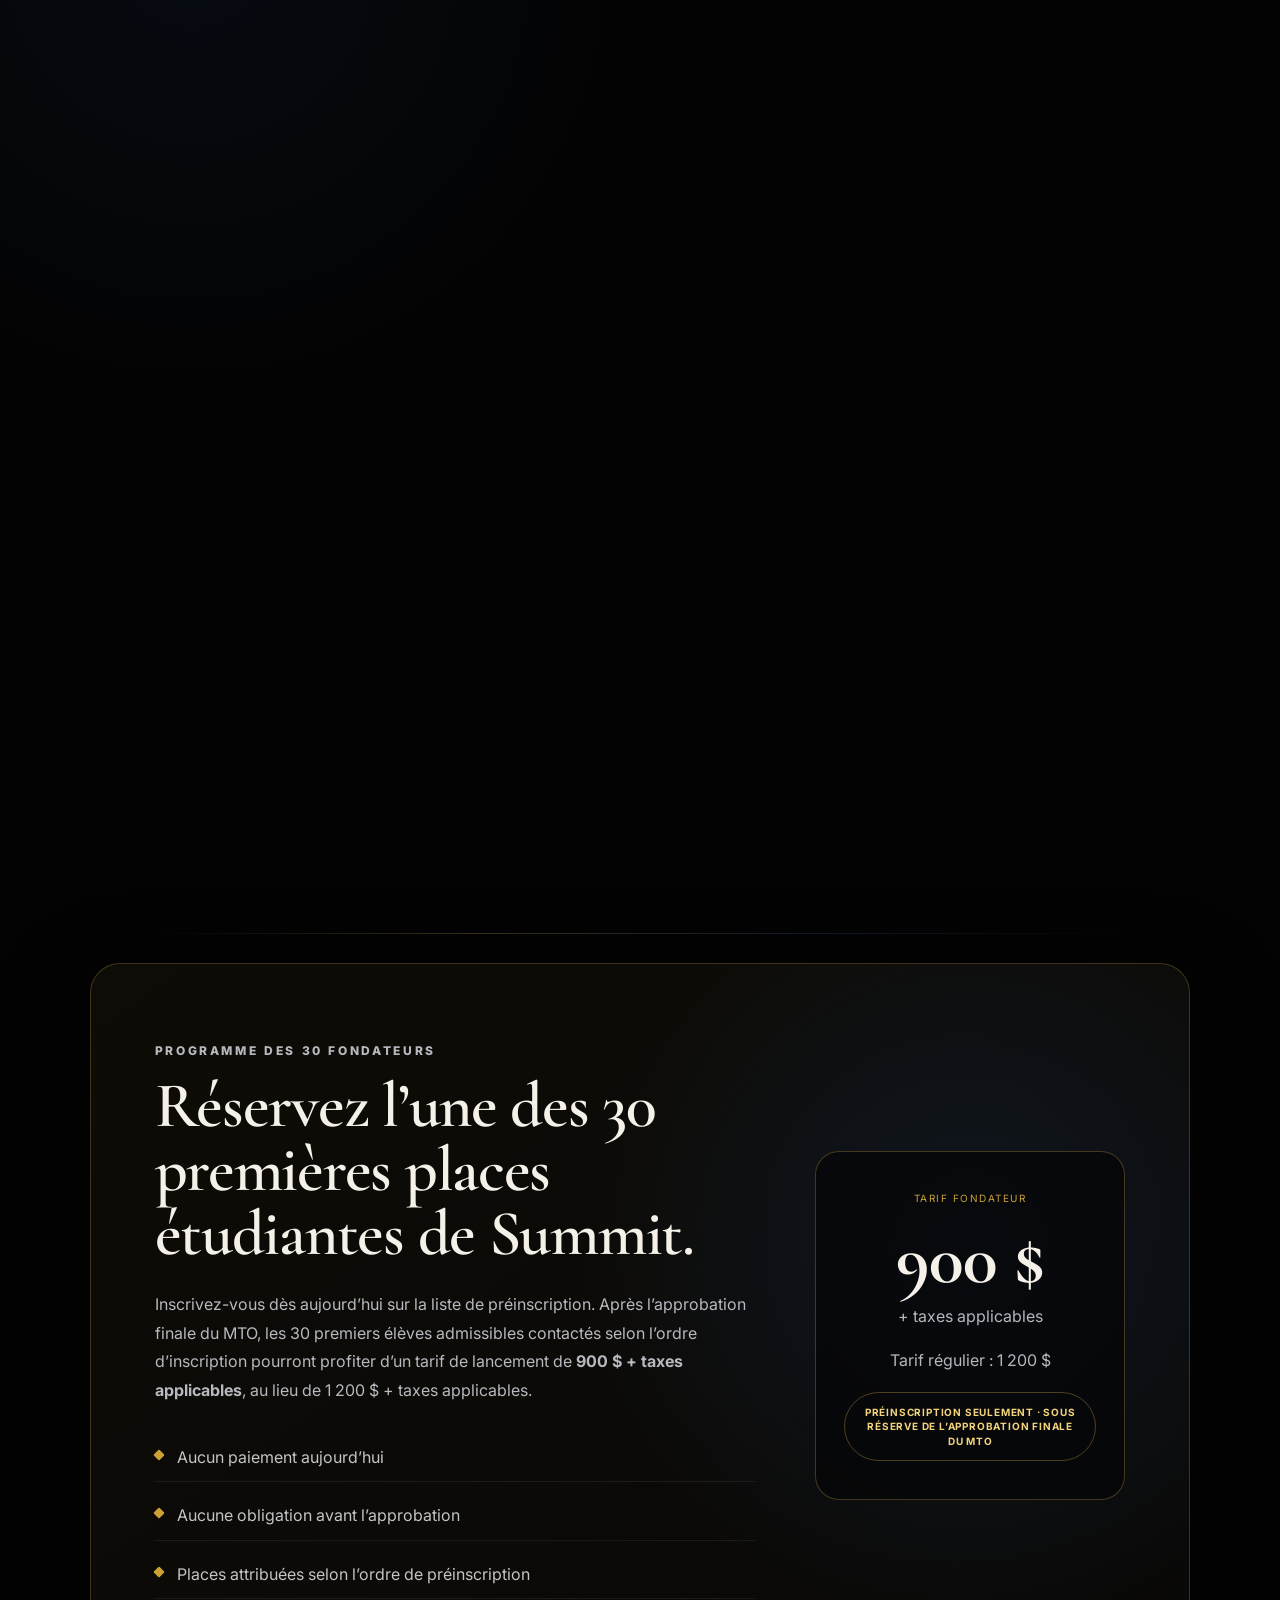
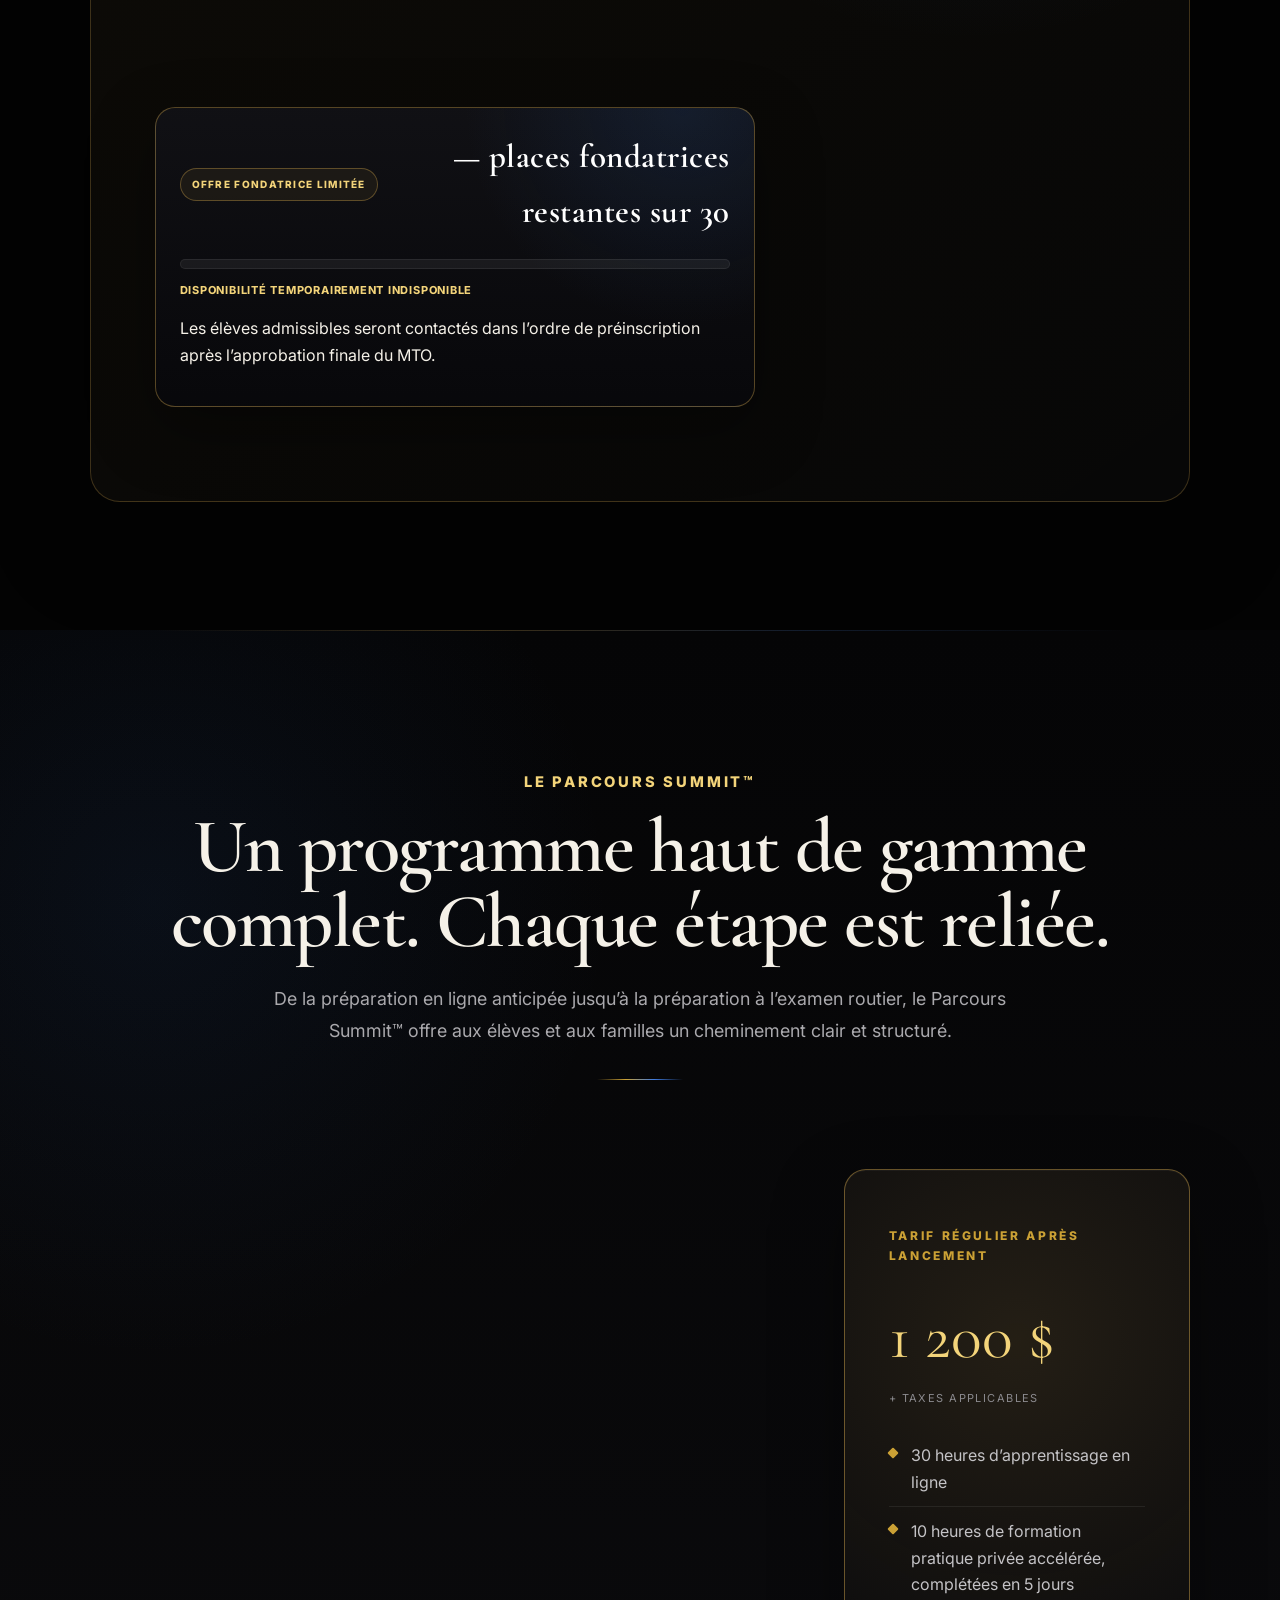
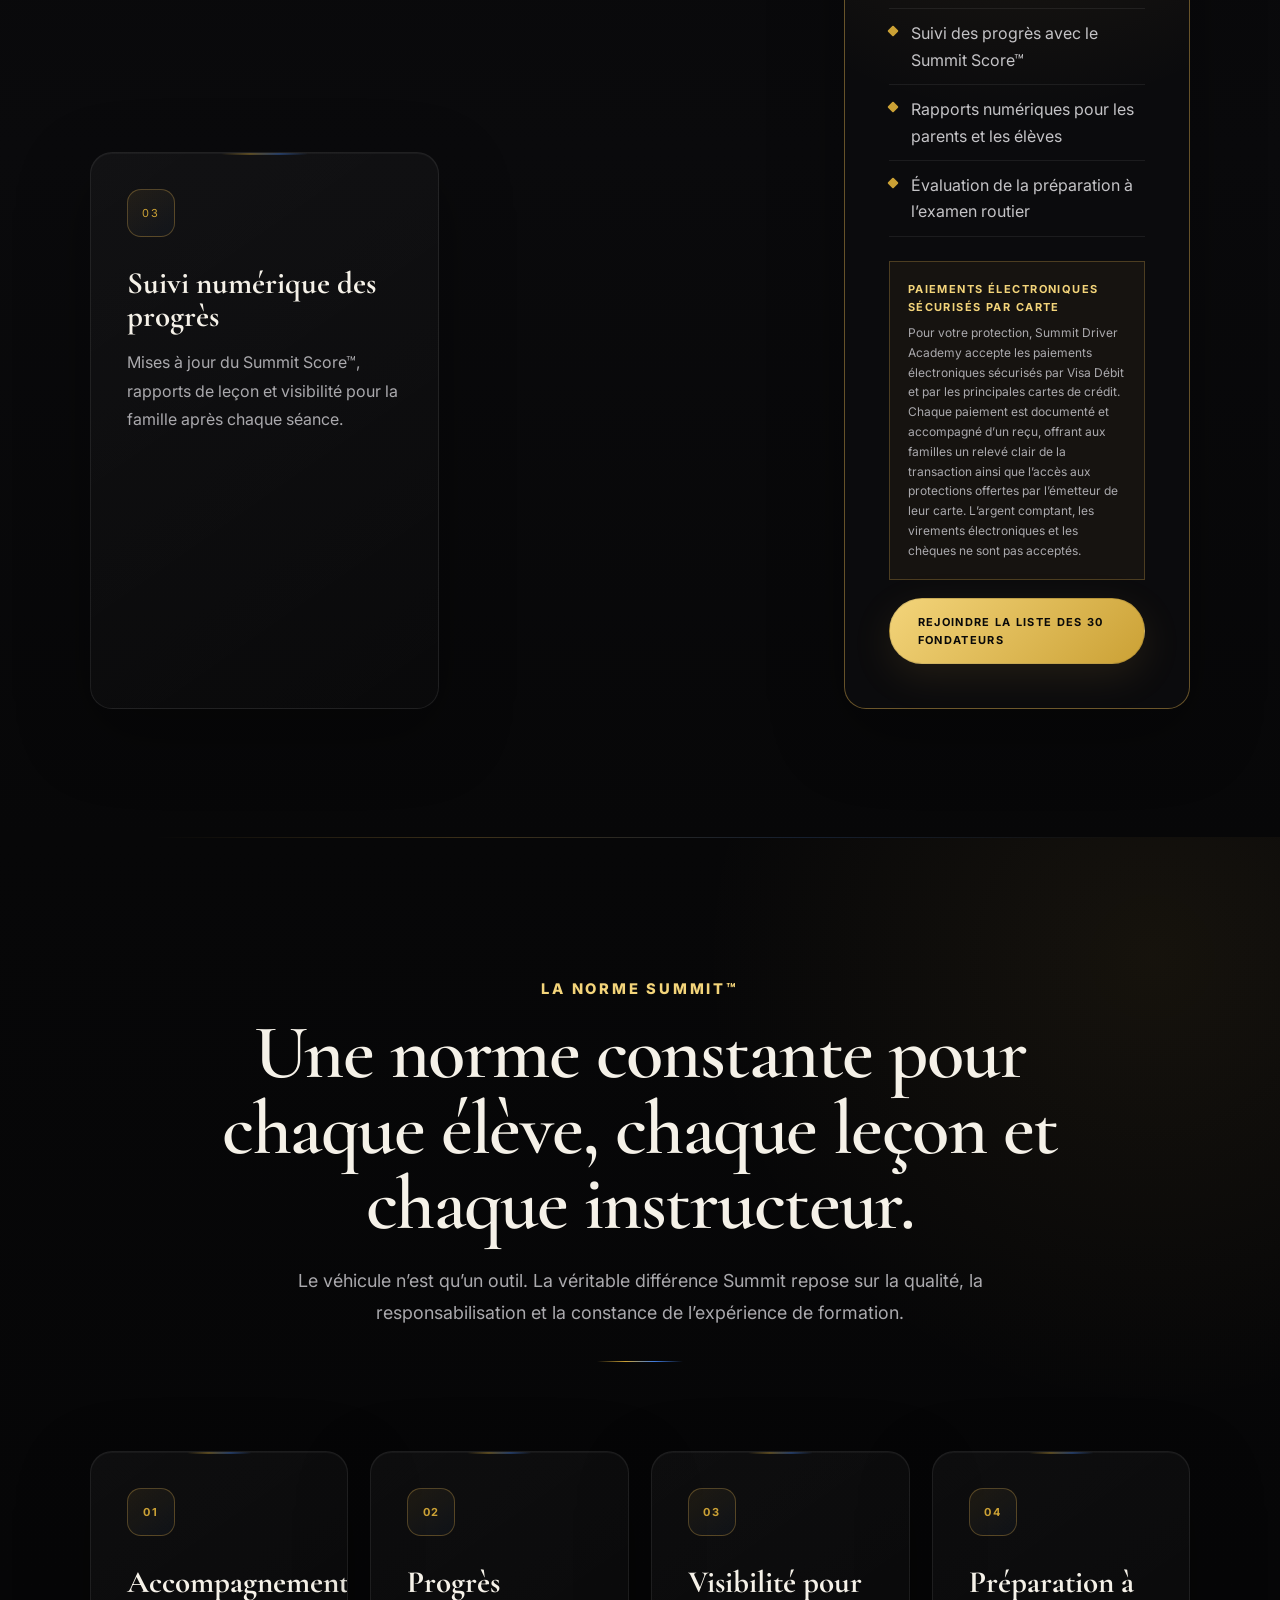
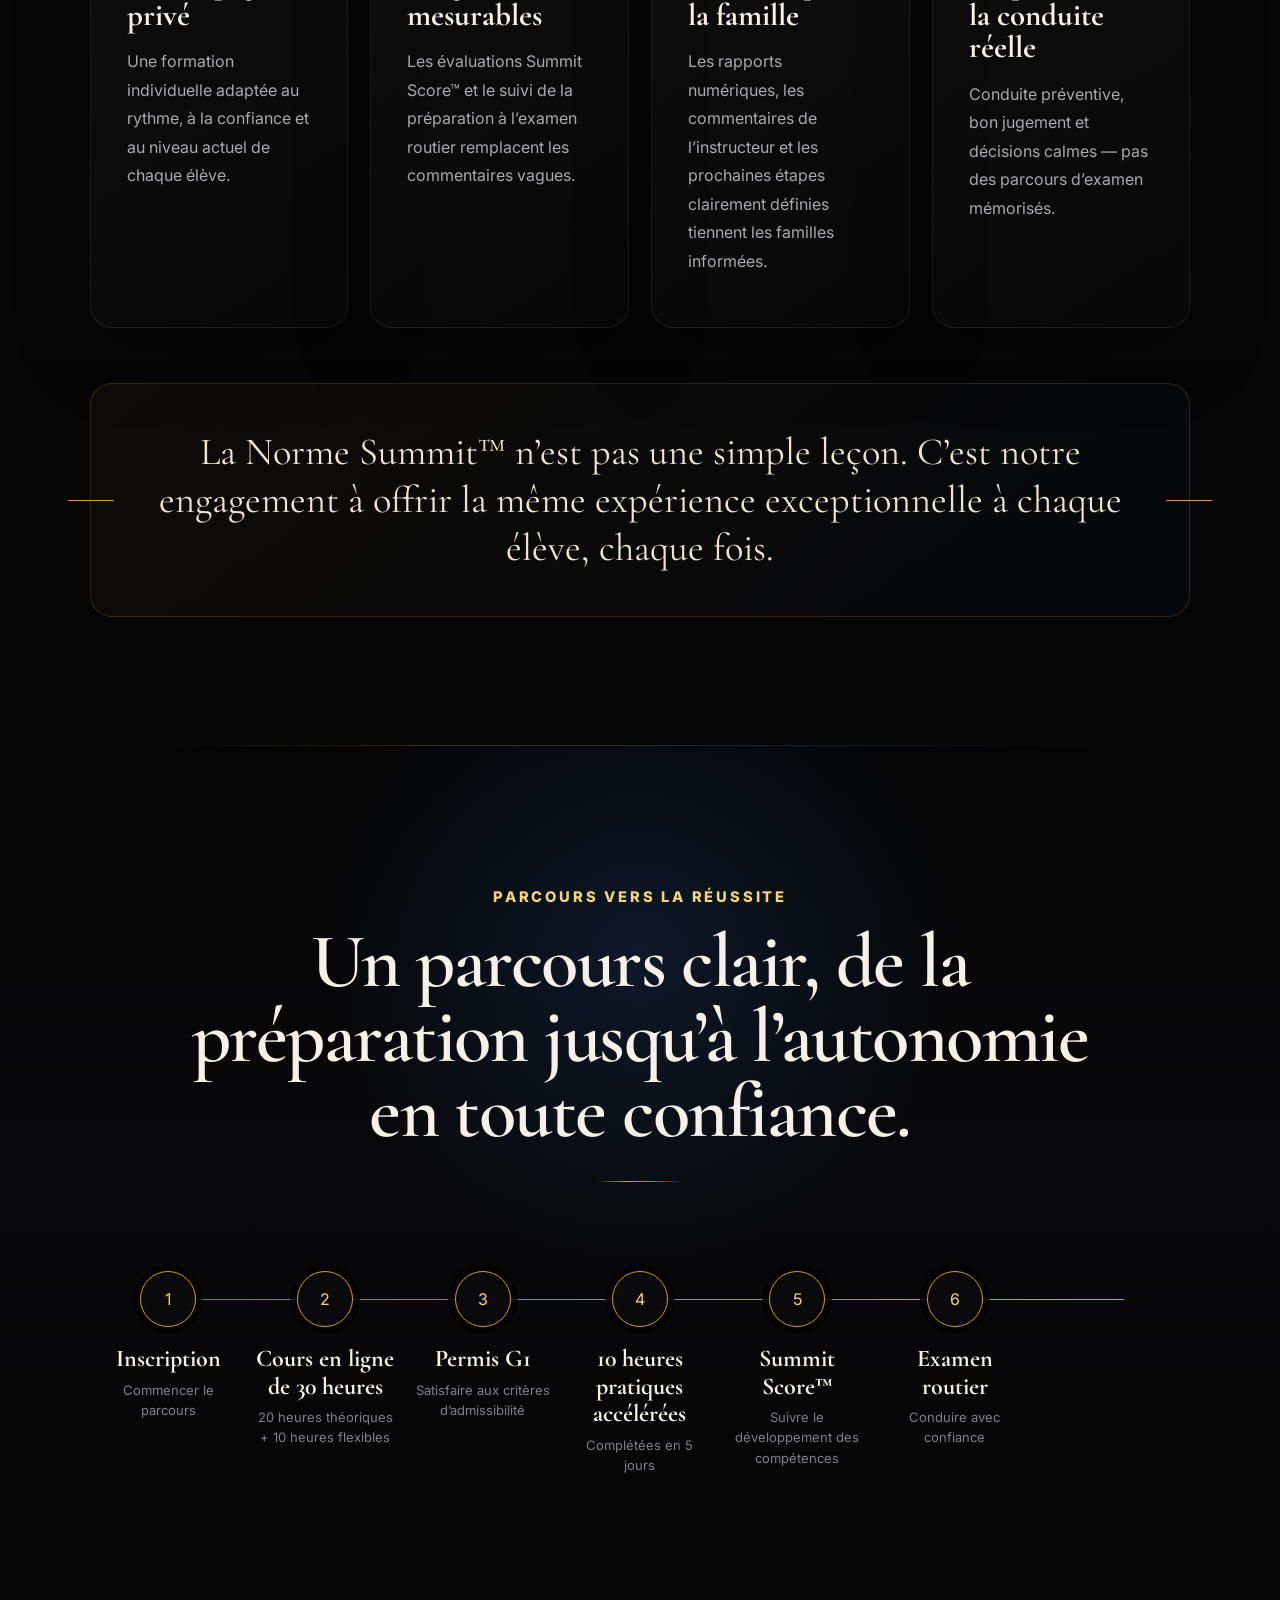
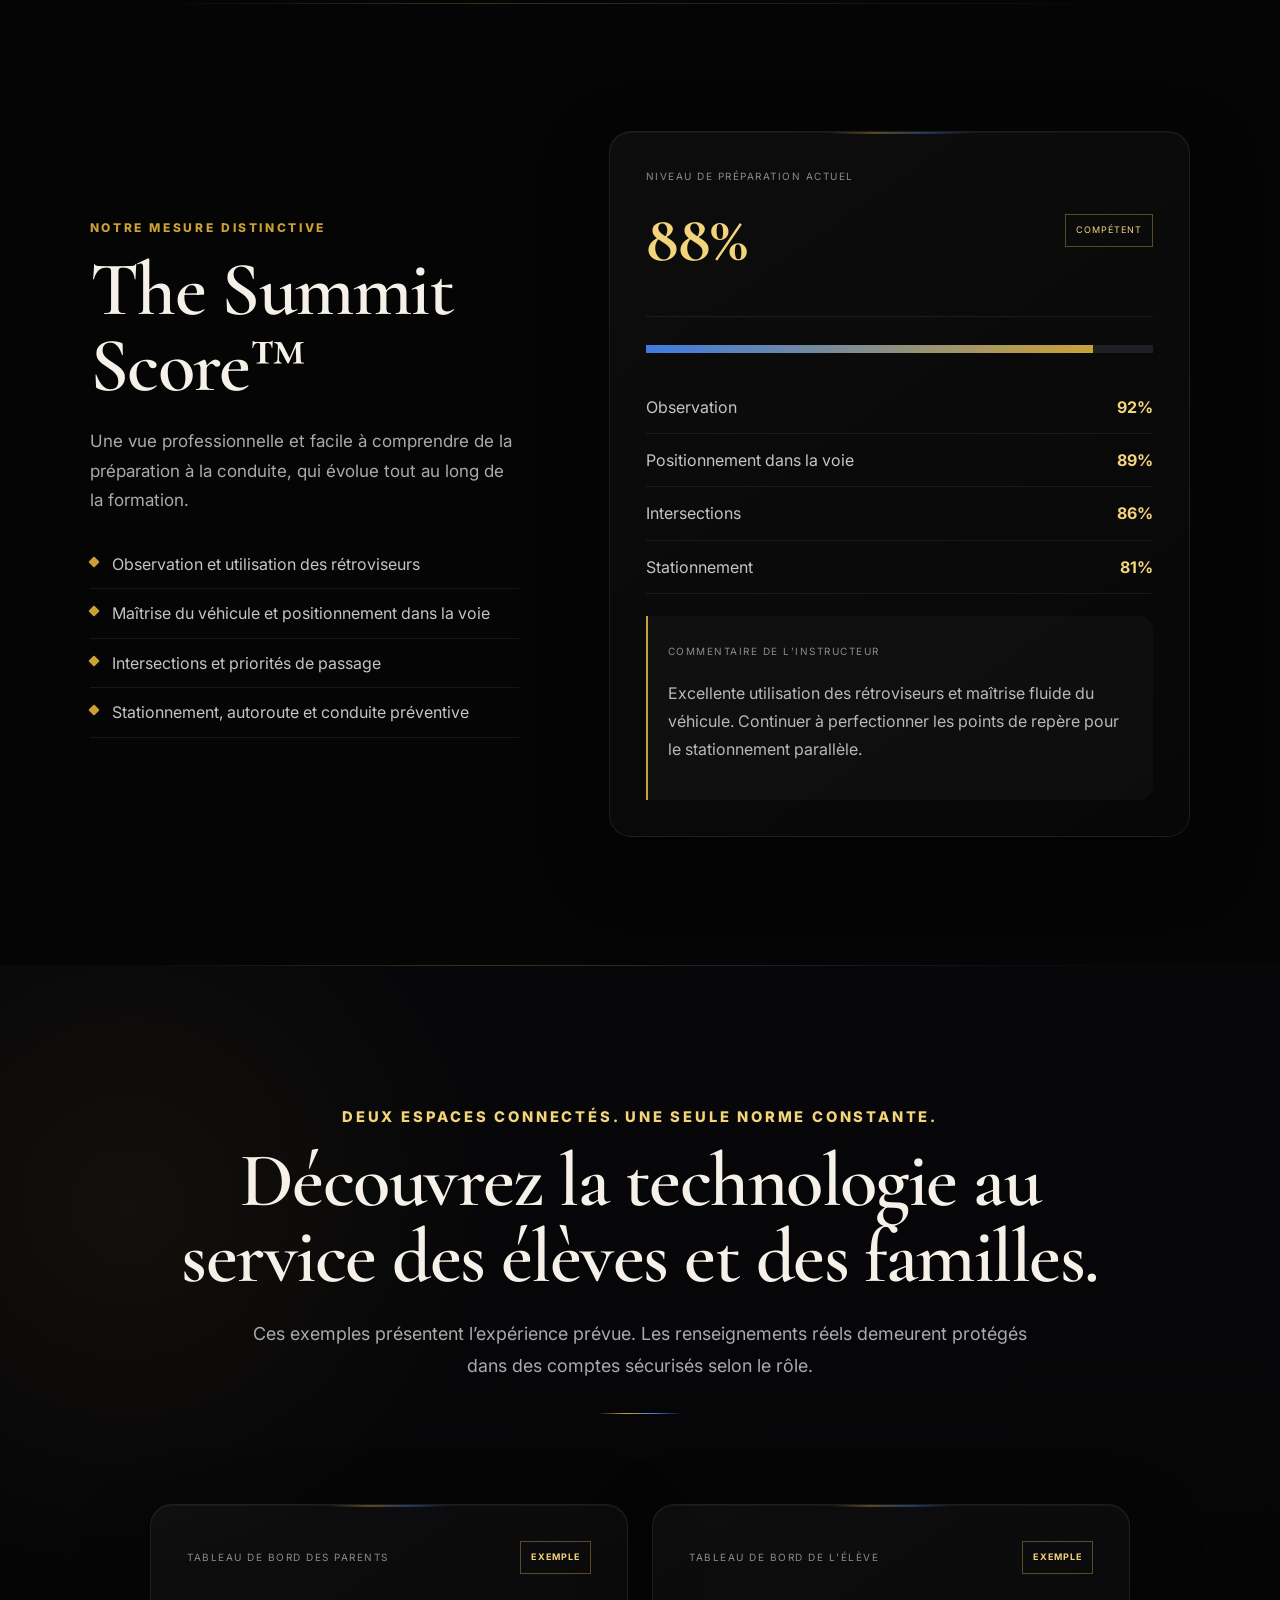
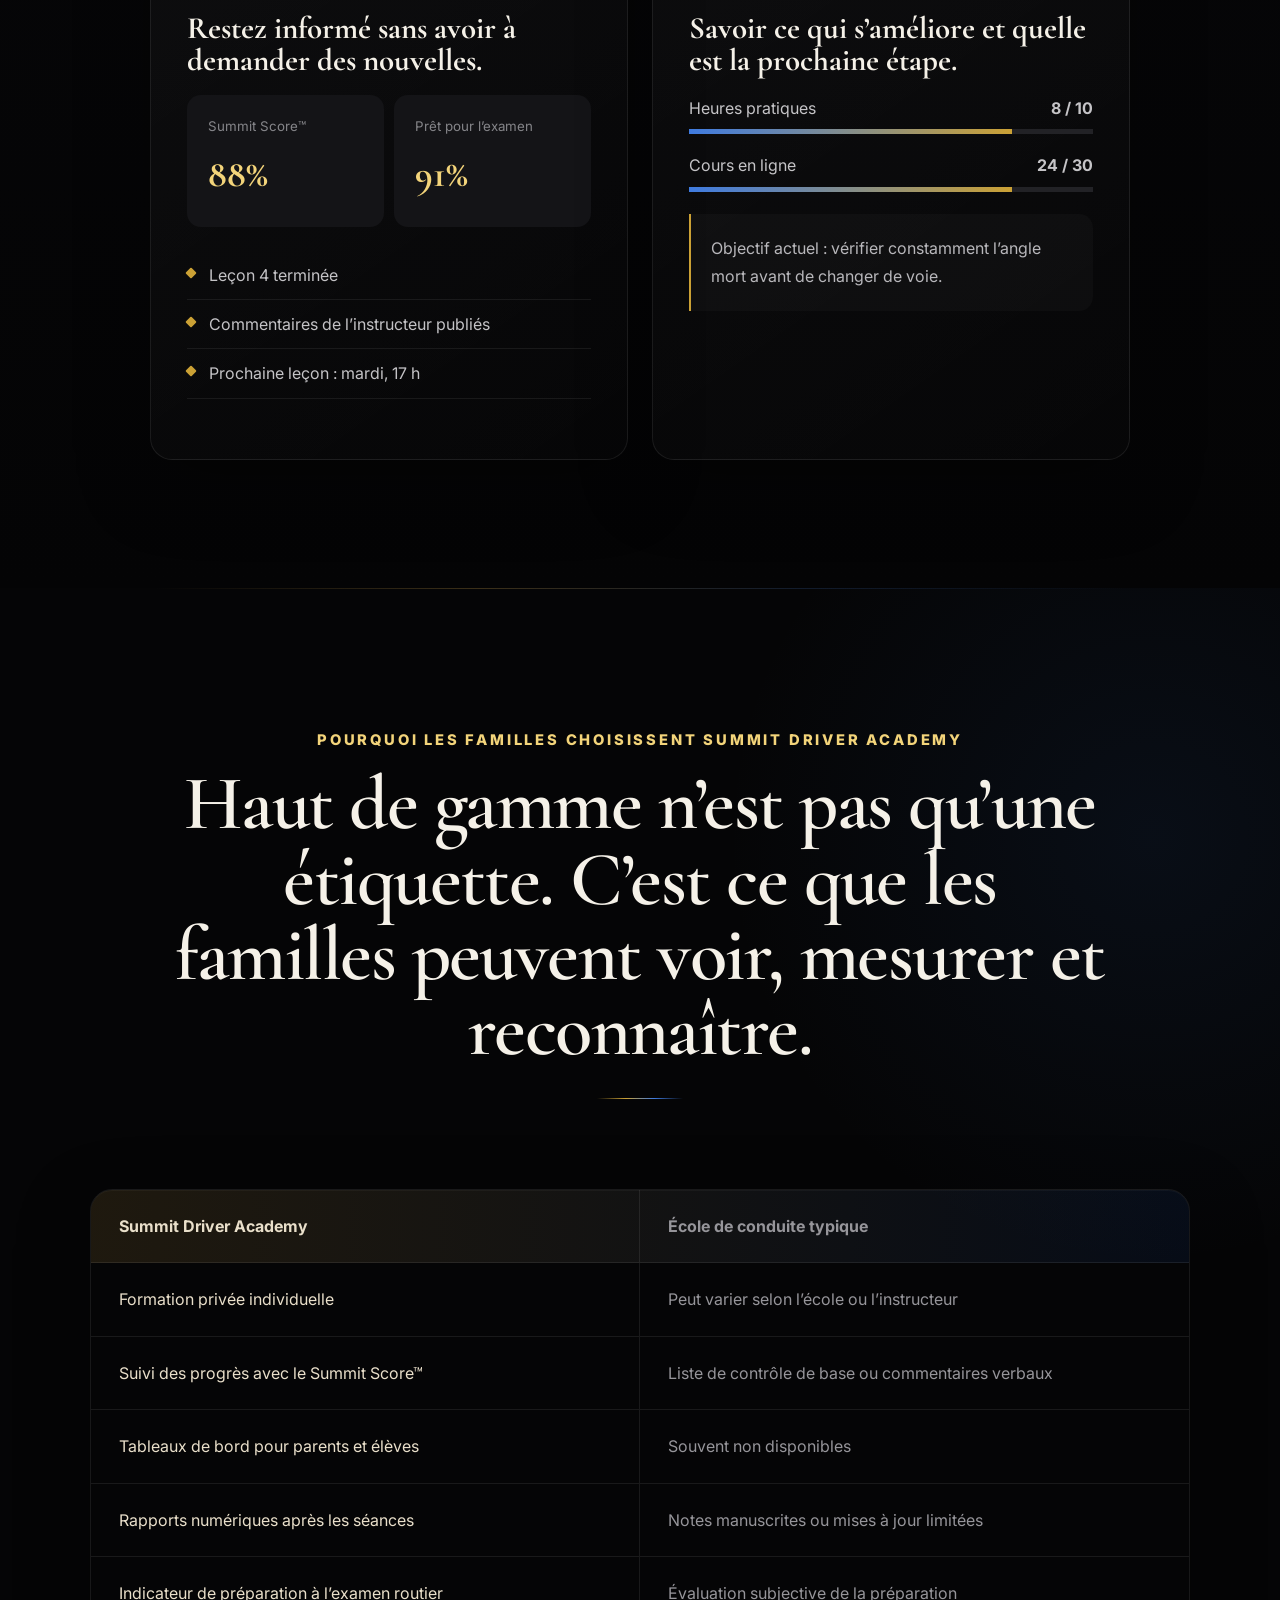
==== commit c5e132ca: "Add French Founding 30 availability counter" ====
--- a/fr/index.html
+++ b/fr/index.html
@@ -76,6 +76,11 @@
 <a class="button button-primary" href="#contact">Réserver une place parmi les 30 fondateurs</a>
 <a class="button button-secondary" href="#path">Découvrir le Parcours Summit™</a>
 </div>
+<div class="hero-founding-counter" aria-label="Disponibilité en direct des 30 fondateurs">
+<span class="hero-founding-counter-label">Disponibilité des 30 fondateurs</span>
+<strong><span data-founding-remaining>—</span> places restantes sur 30</strong>
+<small data-founding-status>Vérification des places disponibles…</small>
+</div>
 <section class="section about-section" id="about">
 <div class="section-heading reveal"><p class="eyebrow">À propos de Summit Driver Academy</p><h2>Créée selon le point de vue d’un parent.</h2><p>Une communication claire, des progrès visibles et une norme plus élevée de formation à la conduite pour chaque famille.</p></div>
 <div class="about-story reveal">
@@ -140,7 +145,7 @@
 </div>
 <div aria-label="Tarif de lancement des 30 fondateurs" class="founding-price"><small>Tarif fondateur</small><strong>900 $</strong><span>+ taxes applicables</span><em>Tarif régulier : 1 200 $</em><p class="approval-status">Préinscription seulement · Sous réserve de l’approbation finale du MTO</p></div>
 
-<div class="founding-counter" aria-label="Offre limitée des 30 fondateurs"><div class="founding-counter-top"><span class="founding-counter-badge">Offre fondatrice limitée</span><strong>Seulement 30 places fondatrices seront offertes</strong></div><p>Les élèves admissibles seront contactés dans l’ordre de préinscription après l’approbation finale du MTO.</p></div>
+          <div class="founding-counter" aria-label="Disponibilité en direct des 30 fondateurs"><div class="founding-counter-top"><span class="founding-counter-badge">Offre fondatrice limitée</span><strong><span data-founding-remaining>—</span> places fondatrices restantes sur 30</strong></div><div class="founding-progress-track" role="progressbar" aria-label="Places fondatrices réservées" aria-valuemin="0" aria-valuemax="30" aria-valuenow="0"><span class="founding-progress-fill" data-founding-progress></span></div><div class="founding-counter-meta"><span data-founding-status>Vérification de la disponibilité…</span><span data-founding-claimed></span></div><p>Les élèves admissibles seront contactés dans l’ordre de préinscription après l’approbation finale du MTO.</p></div>
 
 </div>
 </section>
@@ -258,7 +263,7 @@
 <div><p>La confiance au volant, au plus haut niveau.</p><small>© <span id="year"></span> Summit Driver Academy Inc. Société constituée en Ontario. Au service de Russell, Embrun, Casselman, Ottawa et des collectivités environnantes.</small></div>
 <nav aria-label="Footer navigation" class="footer-links"><a href="#path">Programme</a><a href="#families">Pourquoi Summit</a><a href="#team">Équipe</a><a href="#faq">FAQ</a><a href="#contact">Contact</a><a href="confidentialite.html">Confidentialité</a><a href="politique-inscription.html">Politique d’inscription</a></nav>
 </footer>
-<script>window.SUMMIT_REGISTRATION = { endpoint: "https://zrnylkqtofjitxtykhxq.supabase.co/functions/v1/register" };</script>
+<script>window.SUMMIT_REGISTRATION = { endpoint: "https://zrnylkqtofjitxtykhxq.supabase.co/functions/v1/register", availabilityEndpoint: "https://zrnylkqtofjitxtykhxq.supabase.co/functions/v1/founding-availability" };</script>
 <script src="../script.js"></script>
 </body>
 </html>
--- a/styles.css
+++ b/styles.css
@@ -939,3 +939,51 @@
     line-height: 1.72;
   }
 }
+/* Live Founding 30 counter near the hero */
+.hero-founding-counter {
+  margin: 24px auto 0;
+  width: min(100%, 620px);
+  padding: 15px 22px;
+  border: 1px solid rgba(214, 168, 76, 0.42);
+  border-radius: 999px;
+  display: flex;
+  align-items: center;
+  justify-content: center;
+  gap: 8px 18px;
+  flex-wrap: wrap;
+  background: linear-gradient(135deg, rgba(7, 16, 33, 0.96), rgba(13, 31, 63, 0.96));
+  text-align: center;
+  box-shadow: 0 16px 40px rgba(0, 0, 0, 0.25);
+}
+
+.hero-founding-counter-label {
+  color: var(--gold2);
+  text-transform: uppercase;
+  letter-spacing: 0.14em;
+  font-size: 10px;
+  font-weight: 800;
+}
+
+.hero-founding-counter strong {
+  color: #fff;
+  font-size: clamp(17px, 2vw, 21px);
+}
+
+.hero-founding-counter small {
+  flex-basis: 100%;
+  color: var(--muted);
+  font-size: 11px;
+}
+
+@media (max-width: 680px) {
+  .hero-founding-counter {
+    border-radius: 18px;
+    padding: 14px 16px;
+    gap: 6px;
+  }
+
+  .hero-founding-counter-label,
+  .hero-founding-counter strong {
+    flex-basis: 100%;
+  }
+}
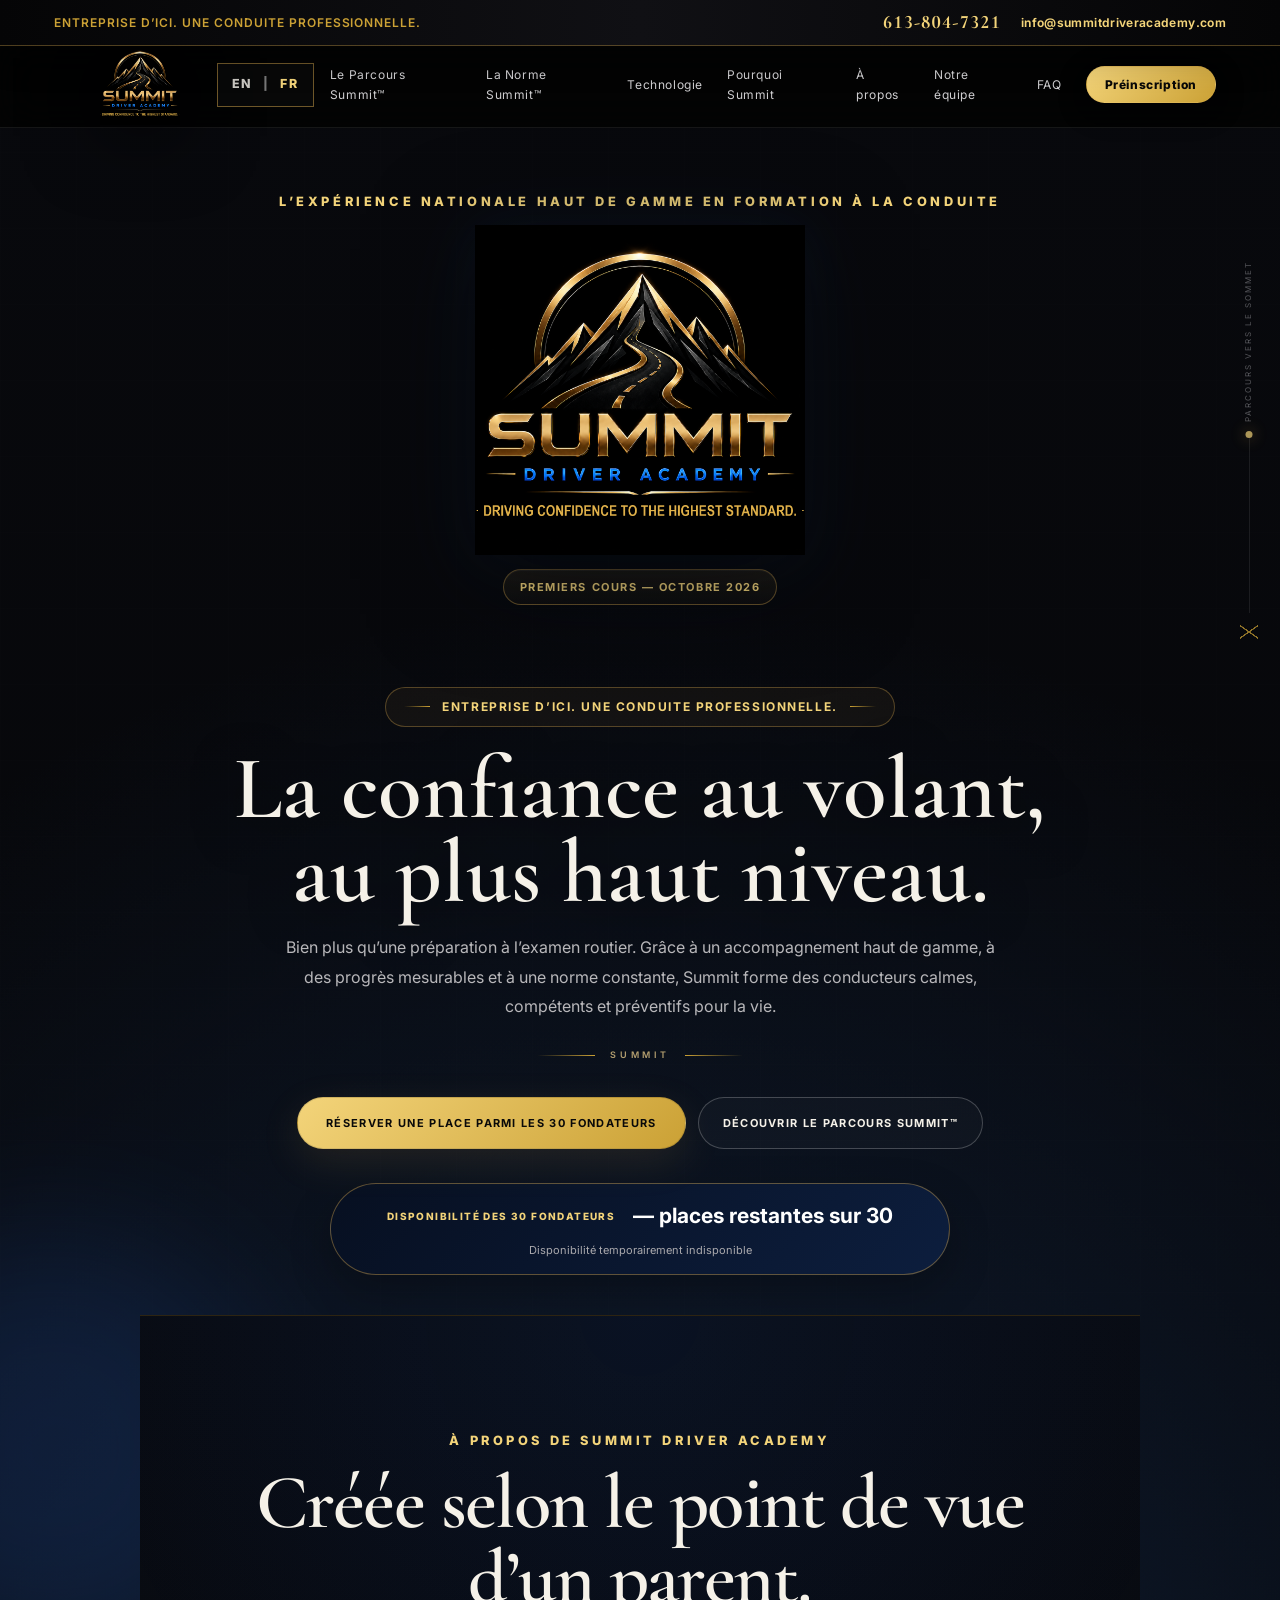
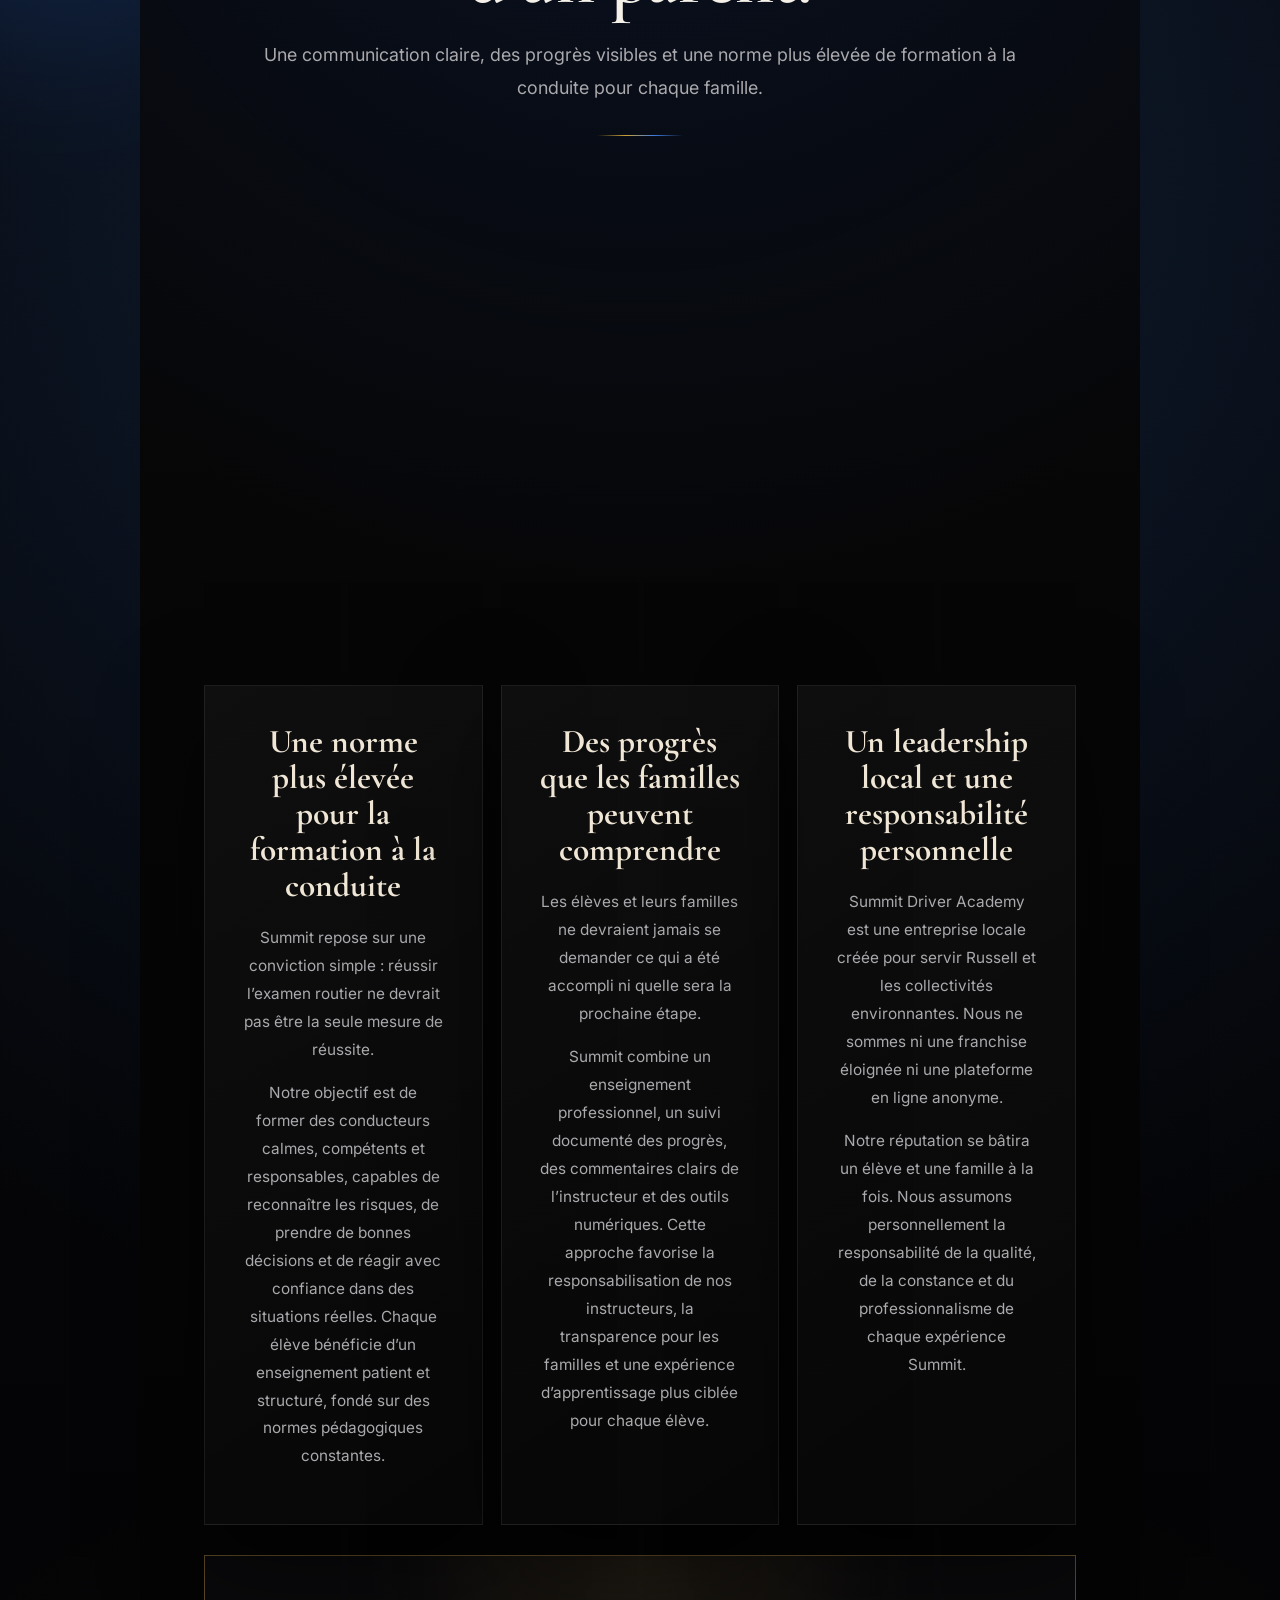
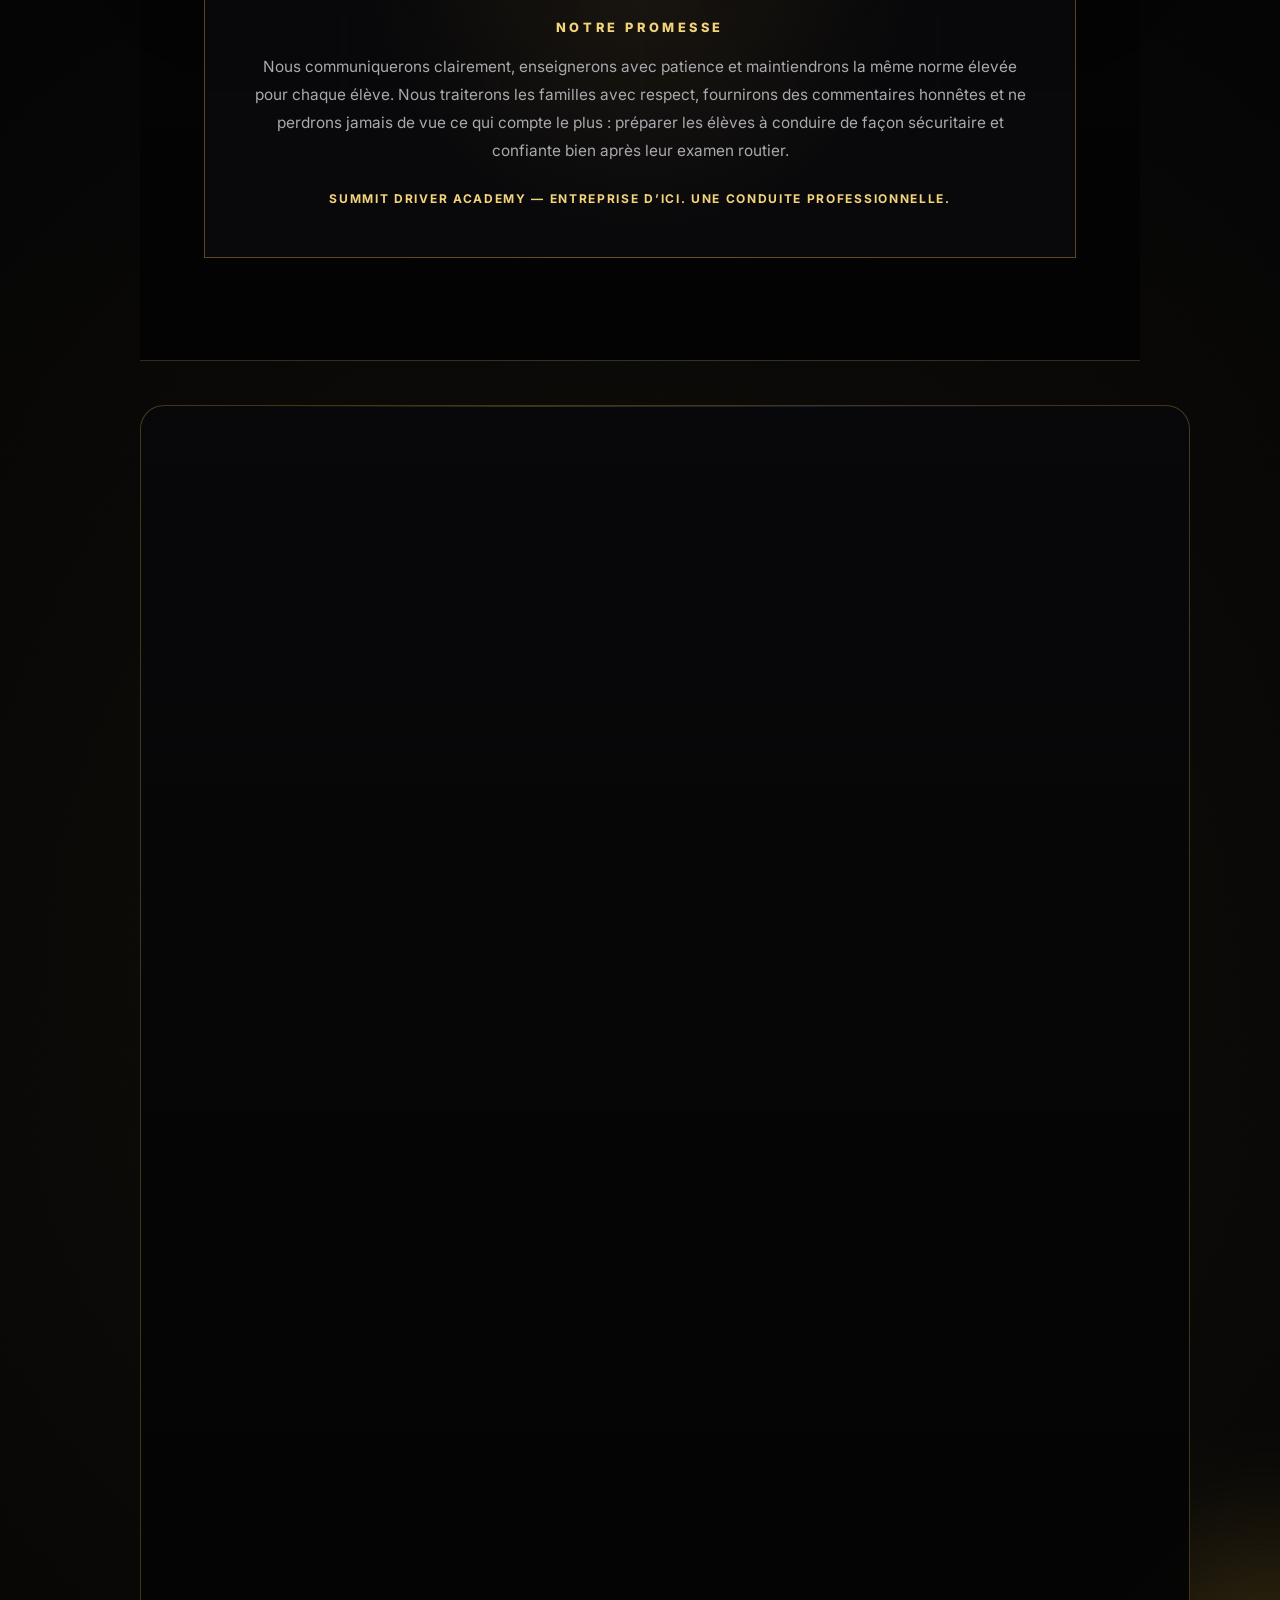
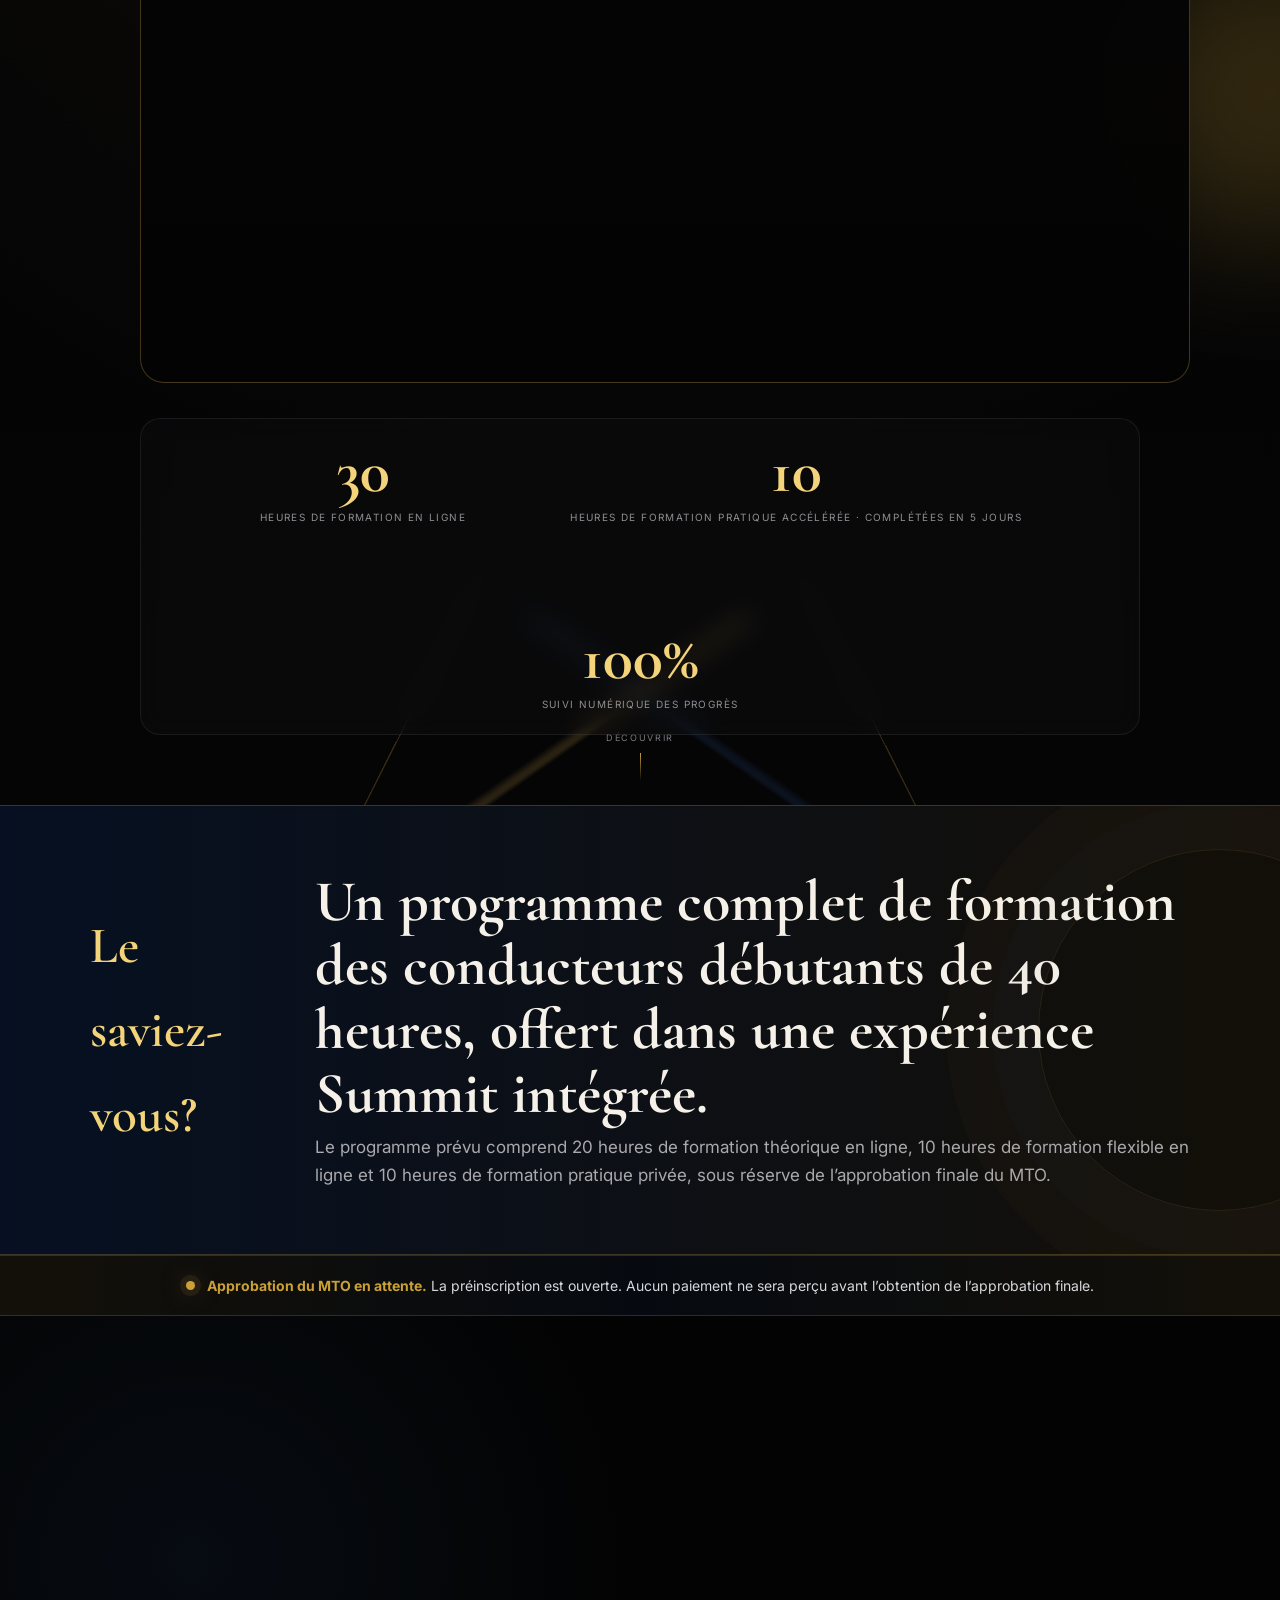
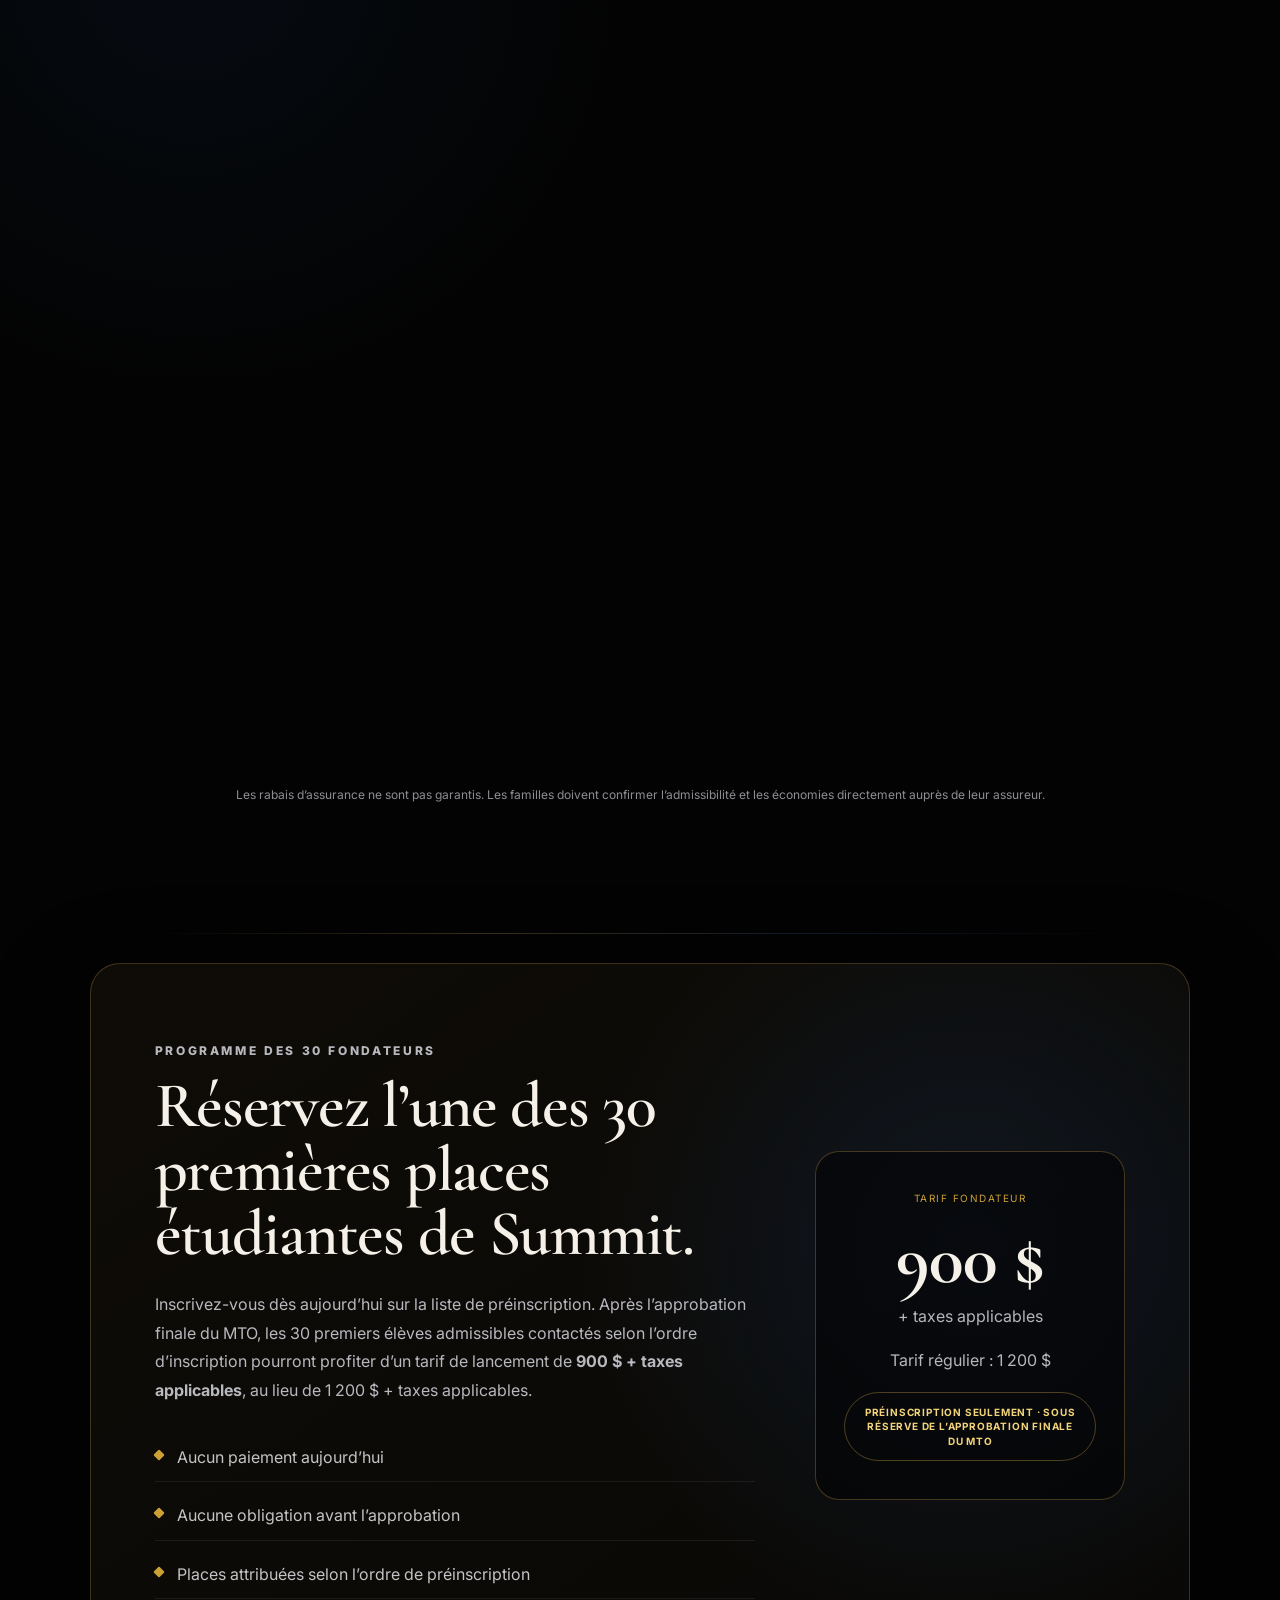
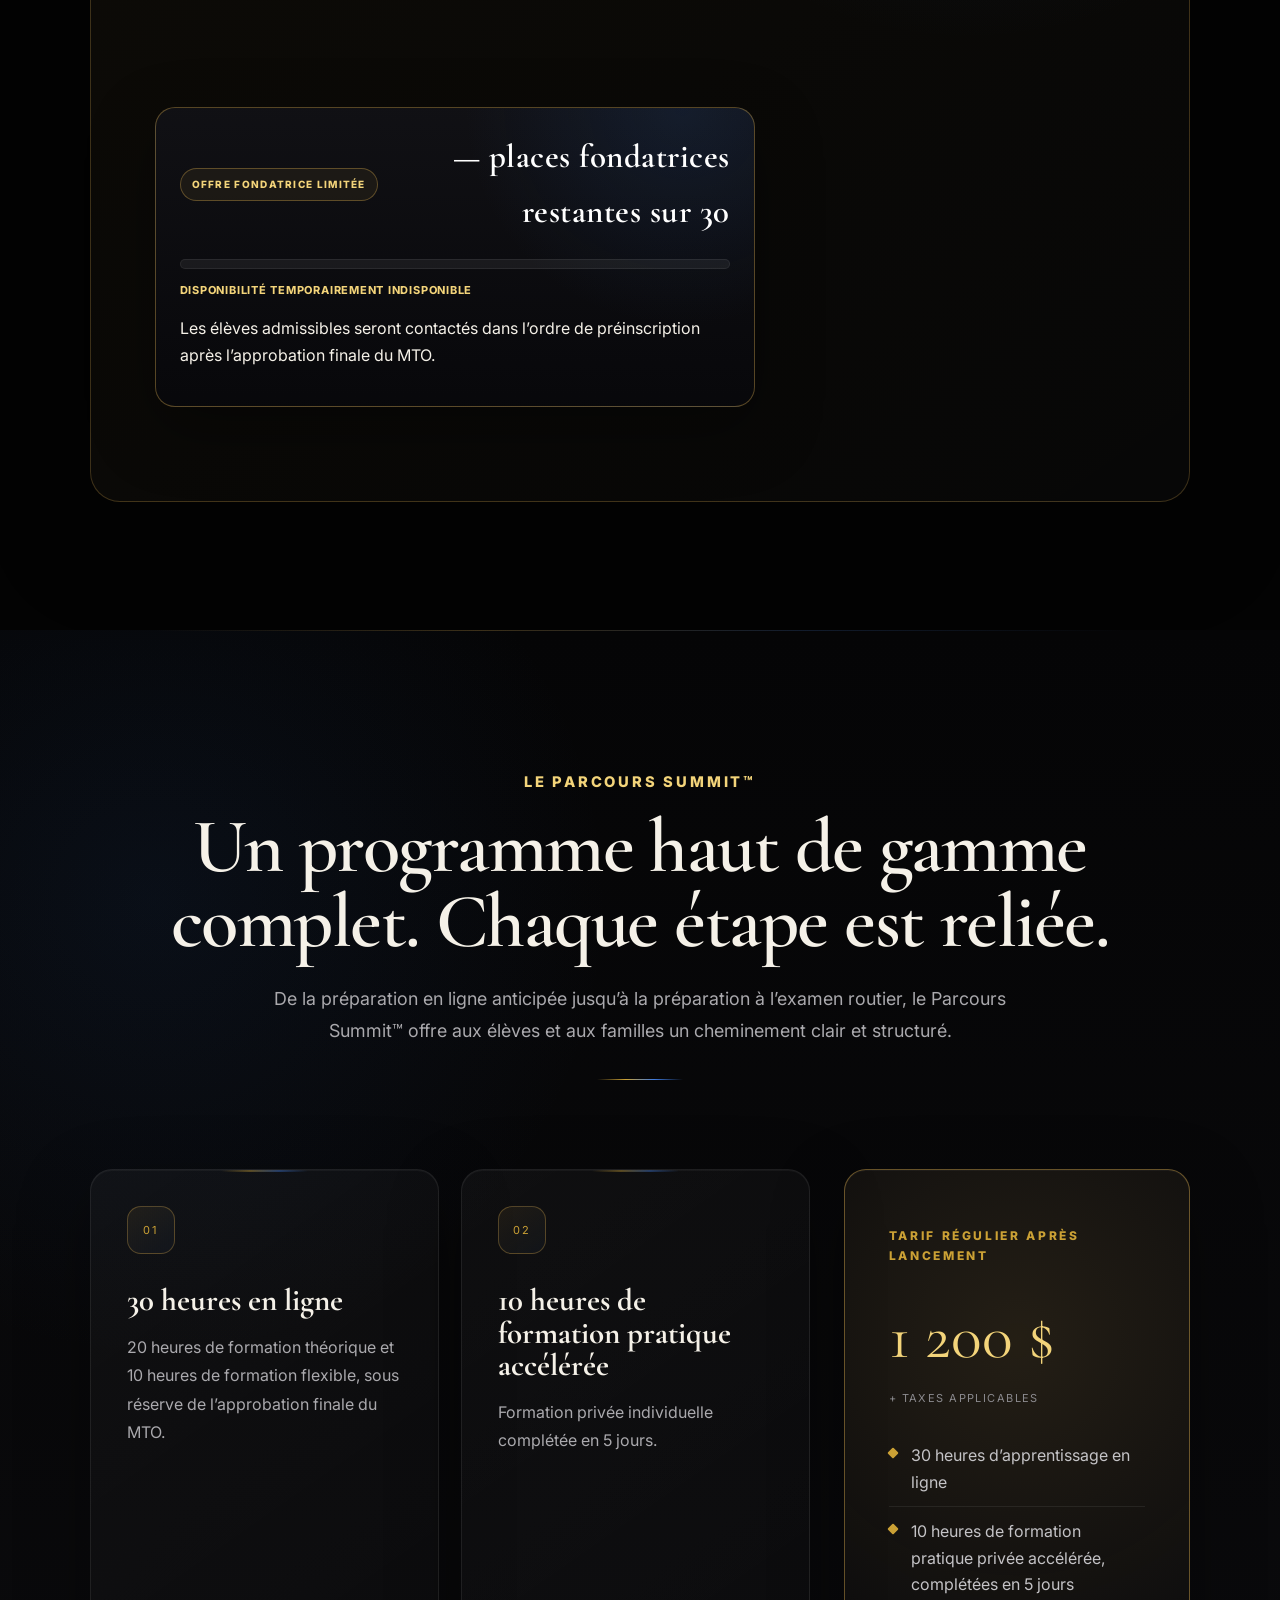
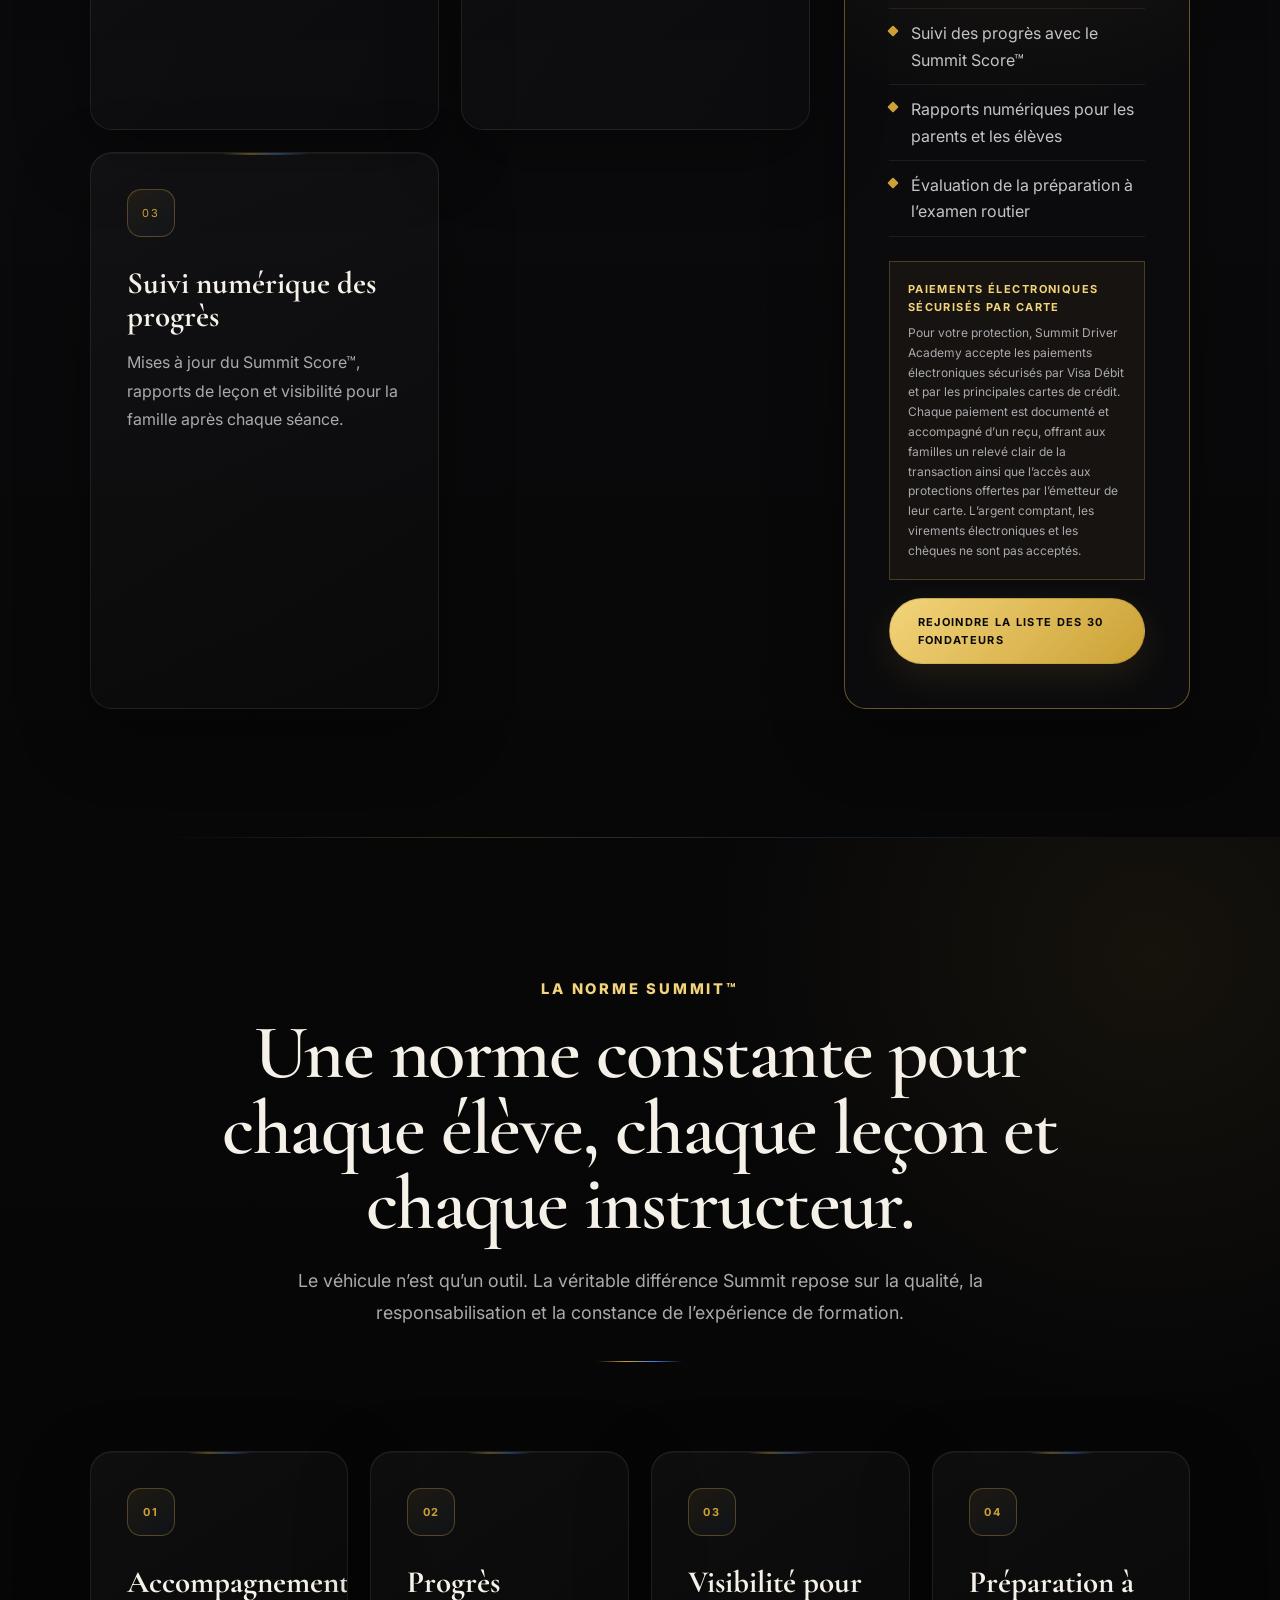
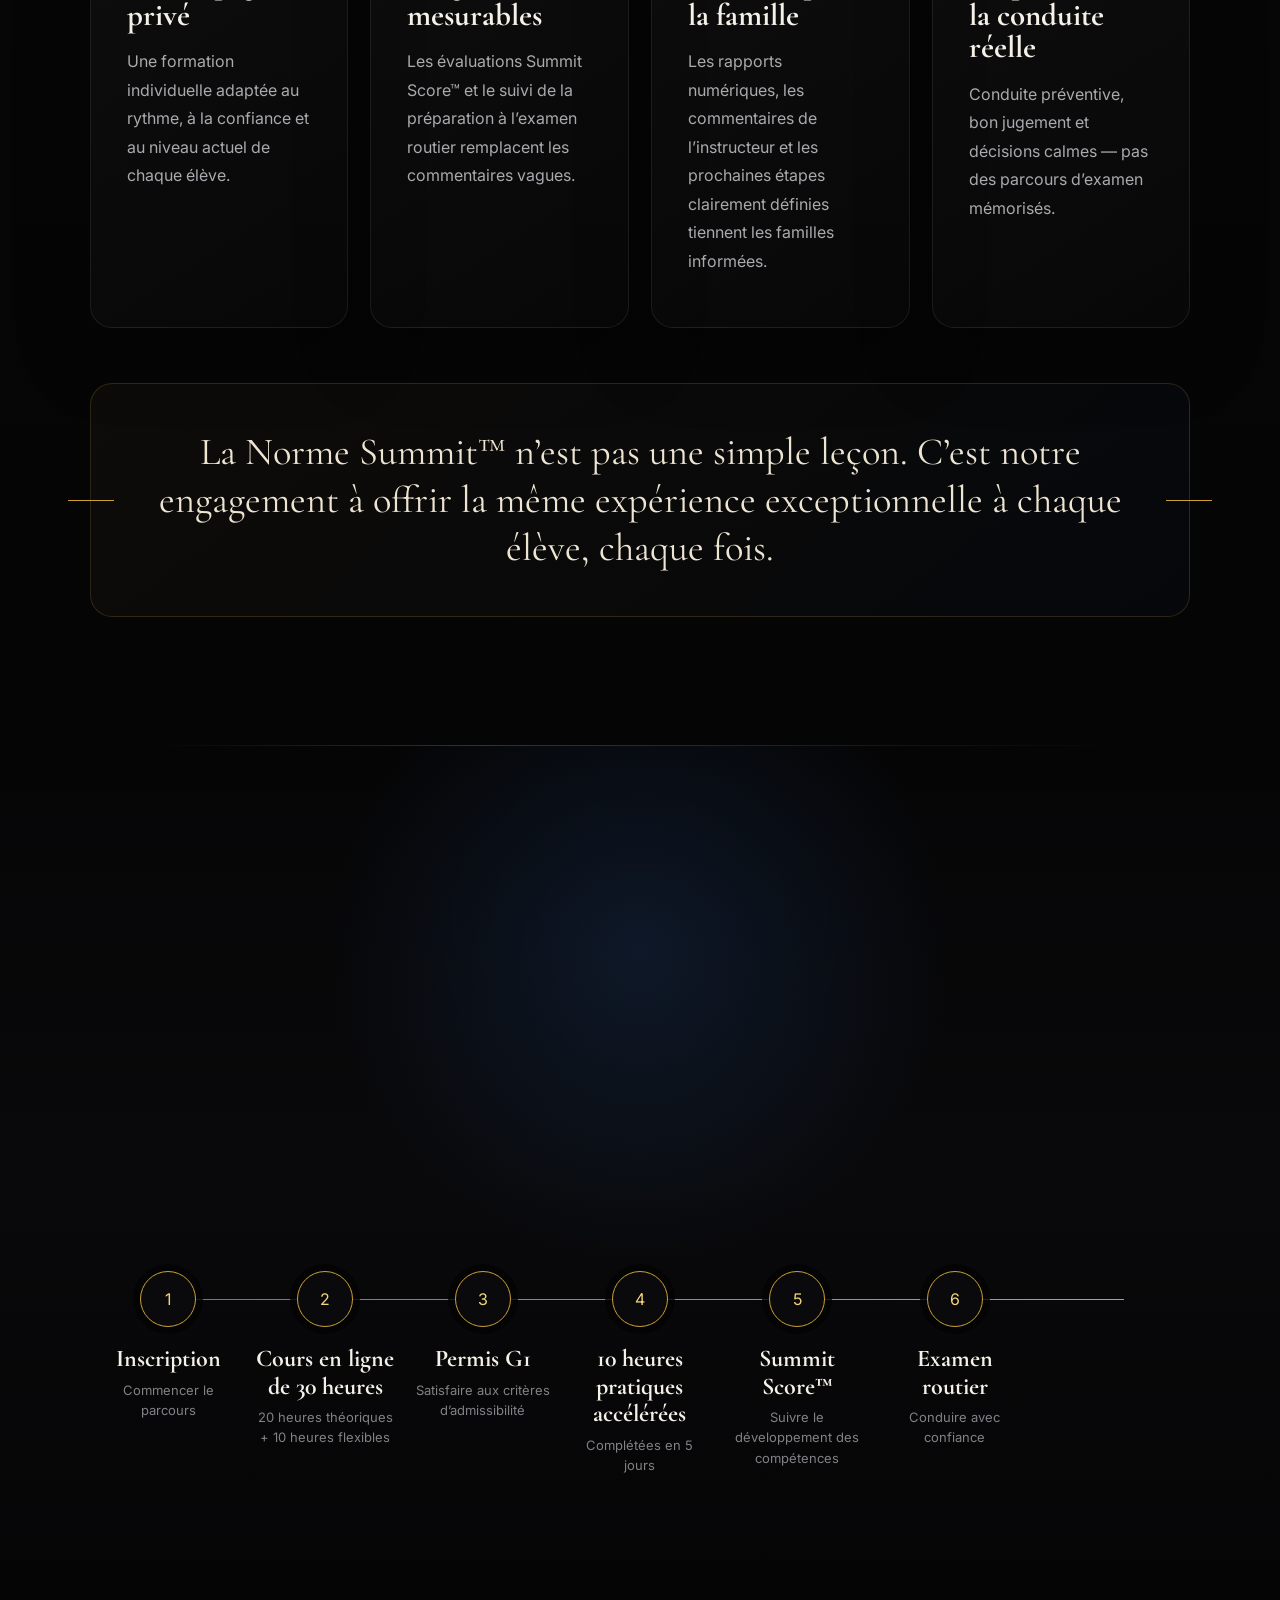
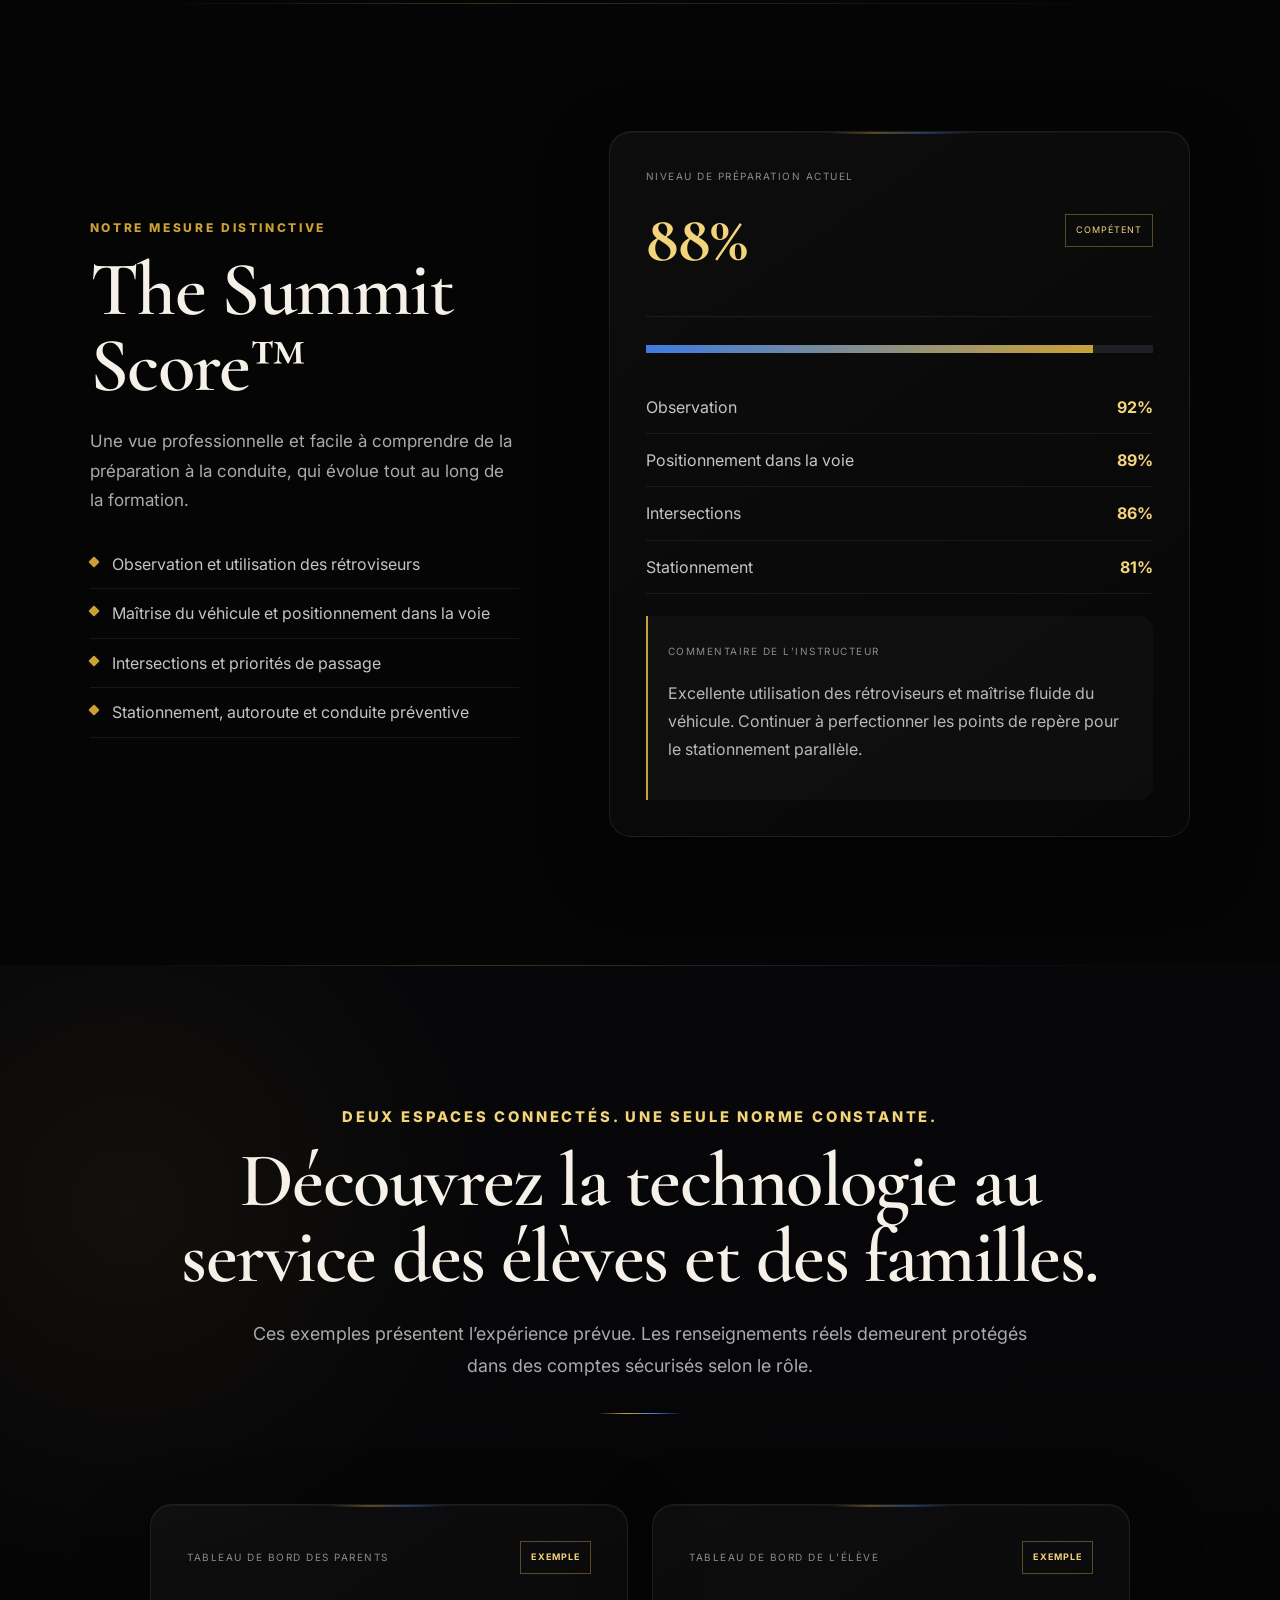
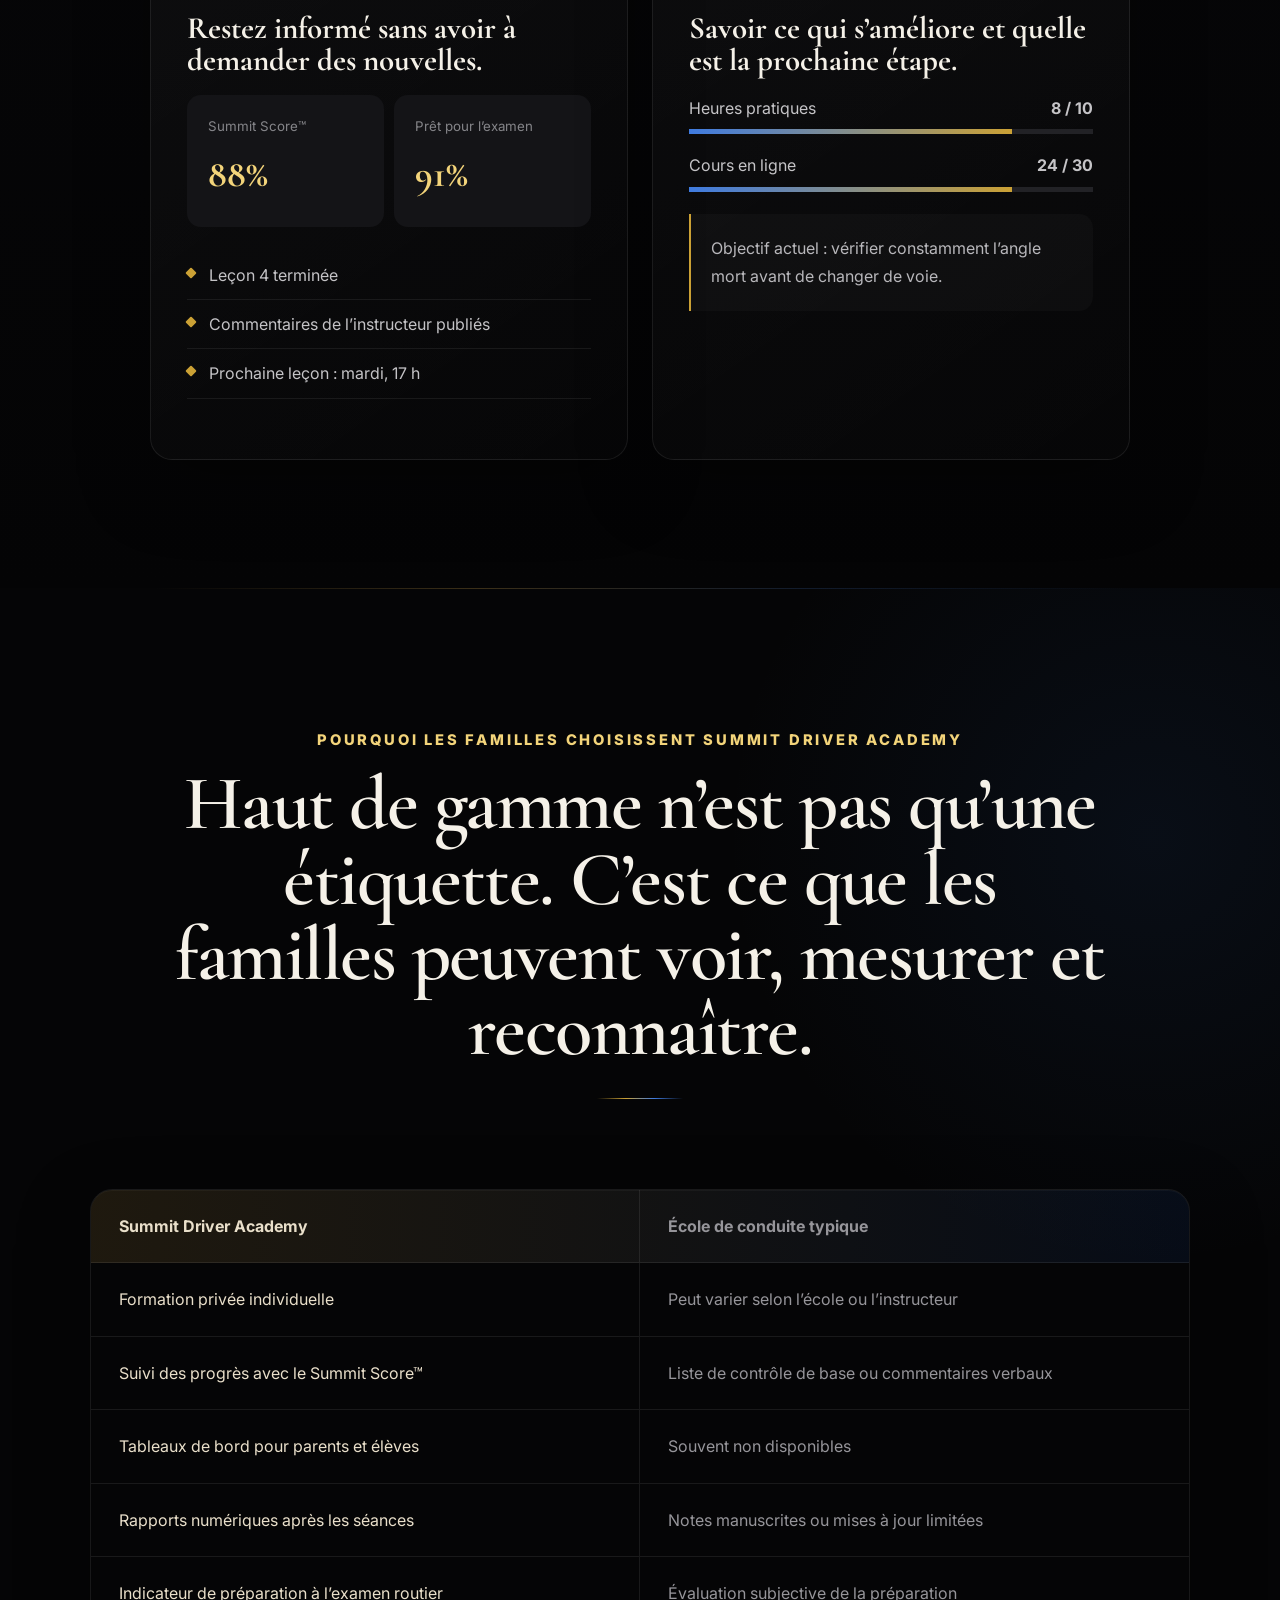
==== commit b9b5bf69: "Refresh French Founding 30 counter" ====
--- a/fr/index.html
+++ b/fr/index.html
@@ -264,6 +264,6 @@
 <nav aria-label="Footer navigation" class="footer-links"><a href="#path">Programme</a><a href="#families">Pourquoi Summit</a><a href="#team">Équipe</a><a href="#faq">FAQ</a><a href="#contact">Contact</a><a href="confidentialite.html">Confidentialité</a><a href="politique-inscription.html">Politique d’inscription</a></nav>
 </footer>
 <script>window.SUMMIT_REGISTRATION = { endpoint: "https://zrnylkqtofjitxtykhxq.supabase.co/functions/v1/register", availabilityEndpoint: "https://zrnylkqtofjitxtykhxq.supabase.co/functions/v1/founding-availability" };</script>
-<script src="../script.js"></script>
+<script src="../script.js?v=20260826-founding-counter"></script>
 </body>
 </html>
